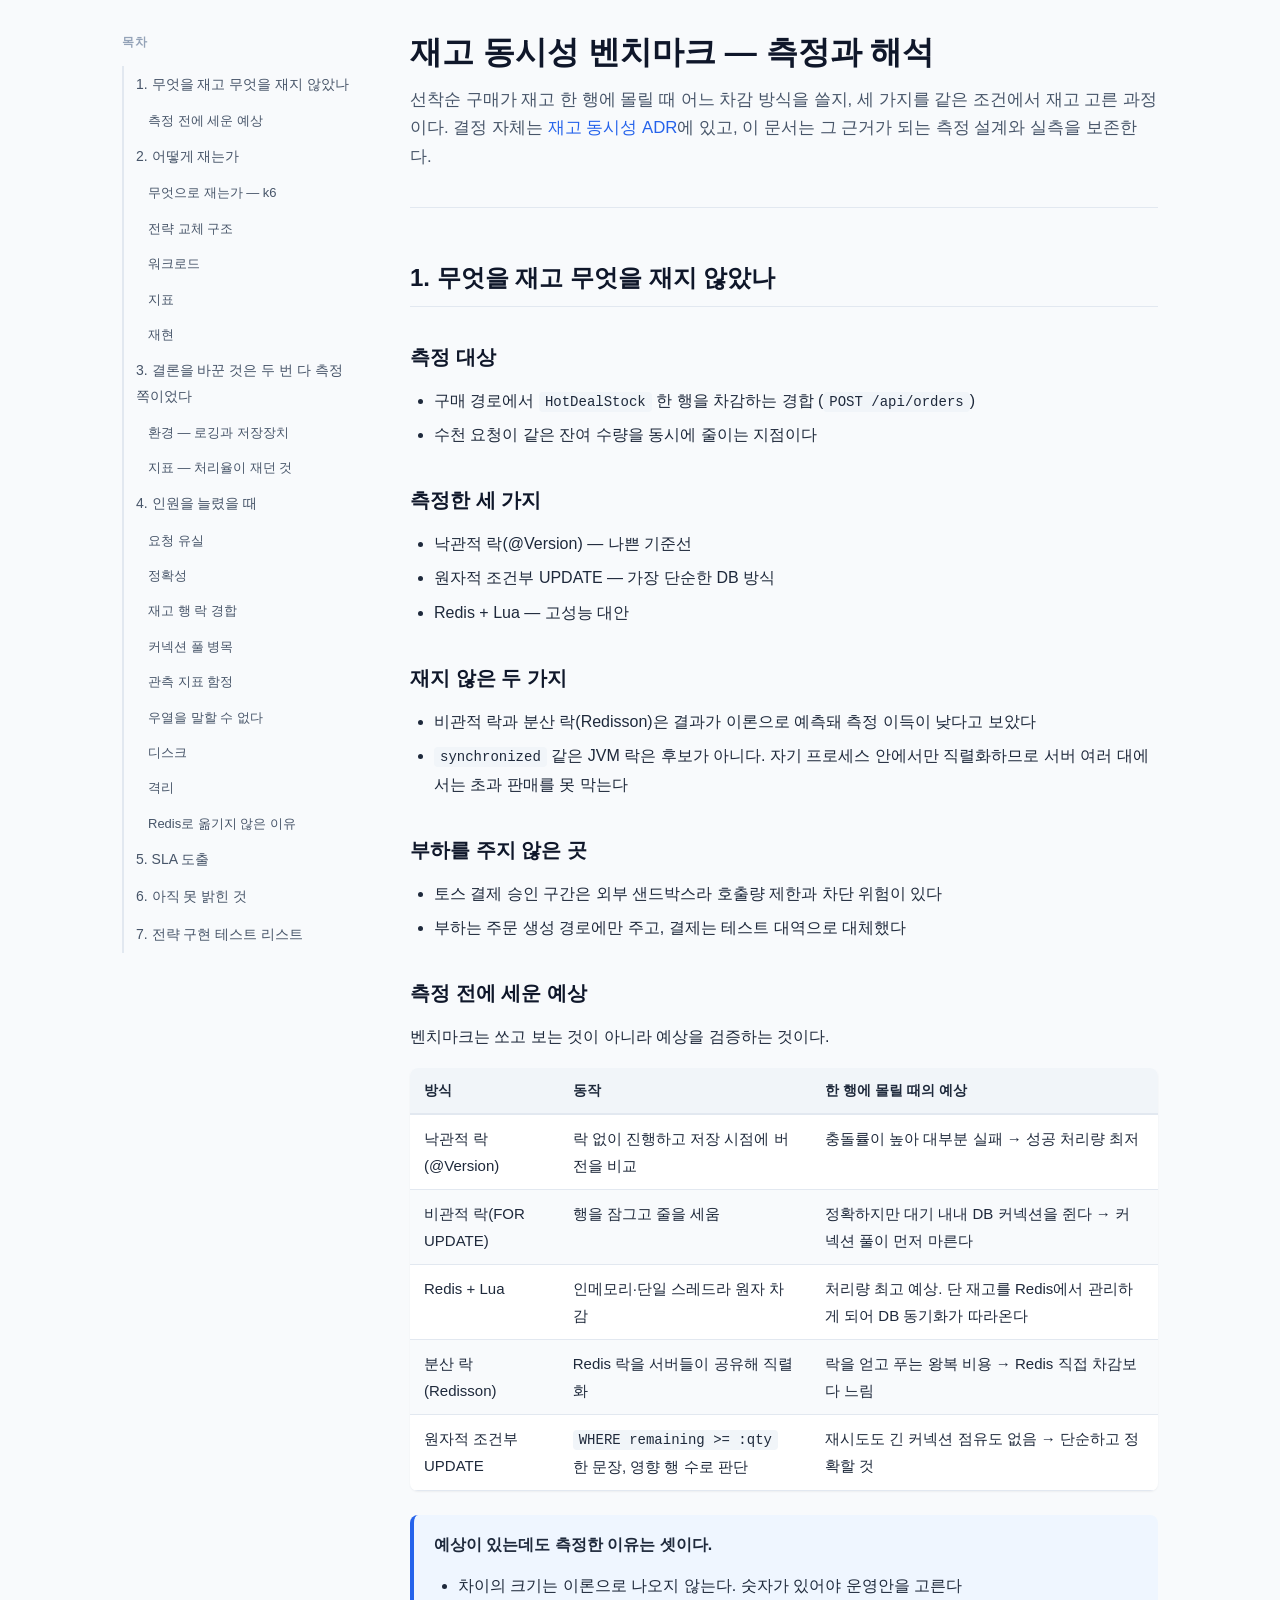
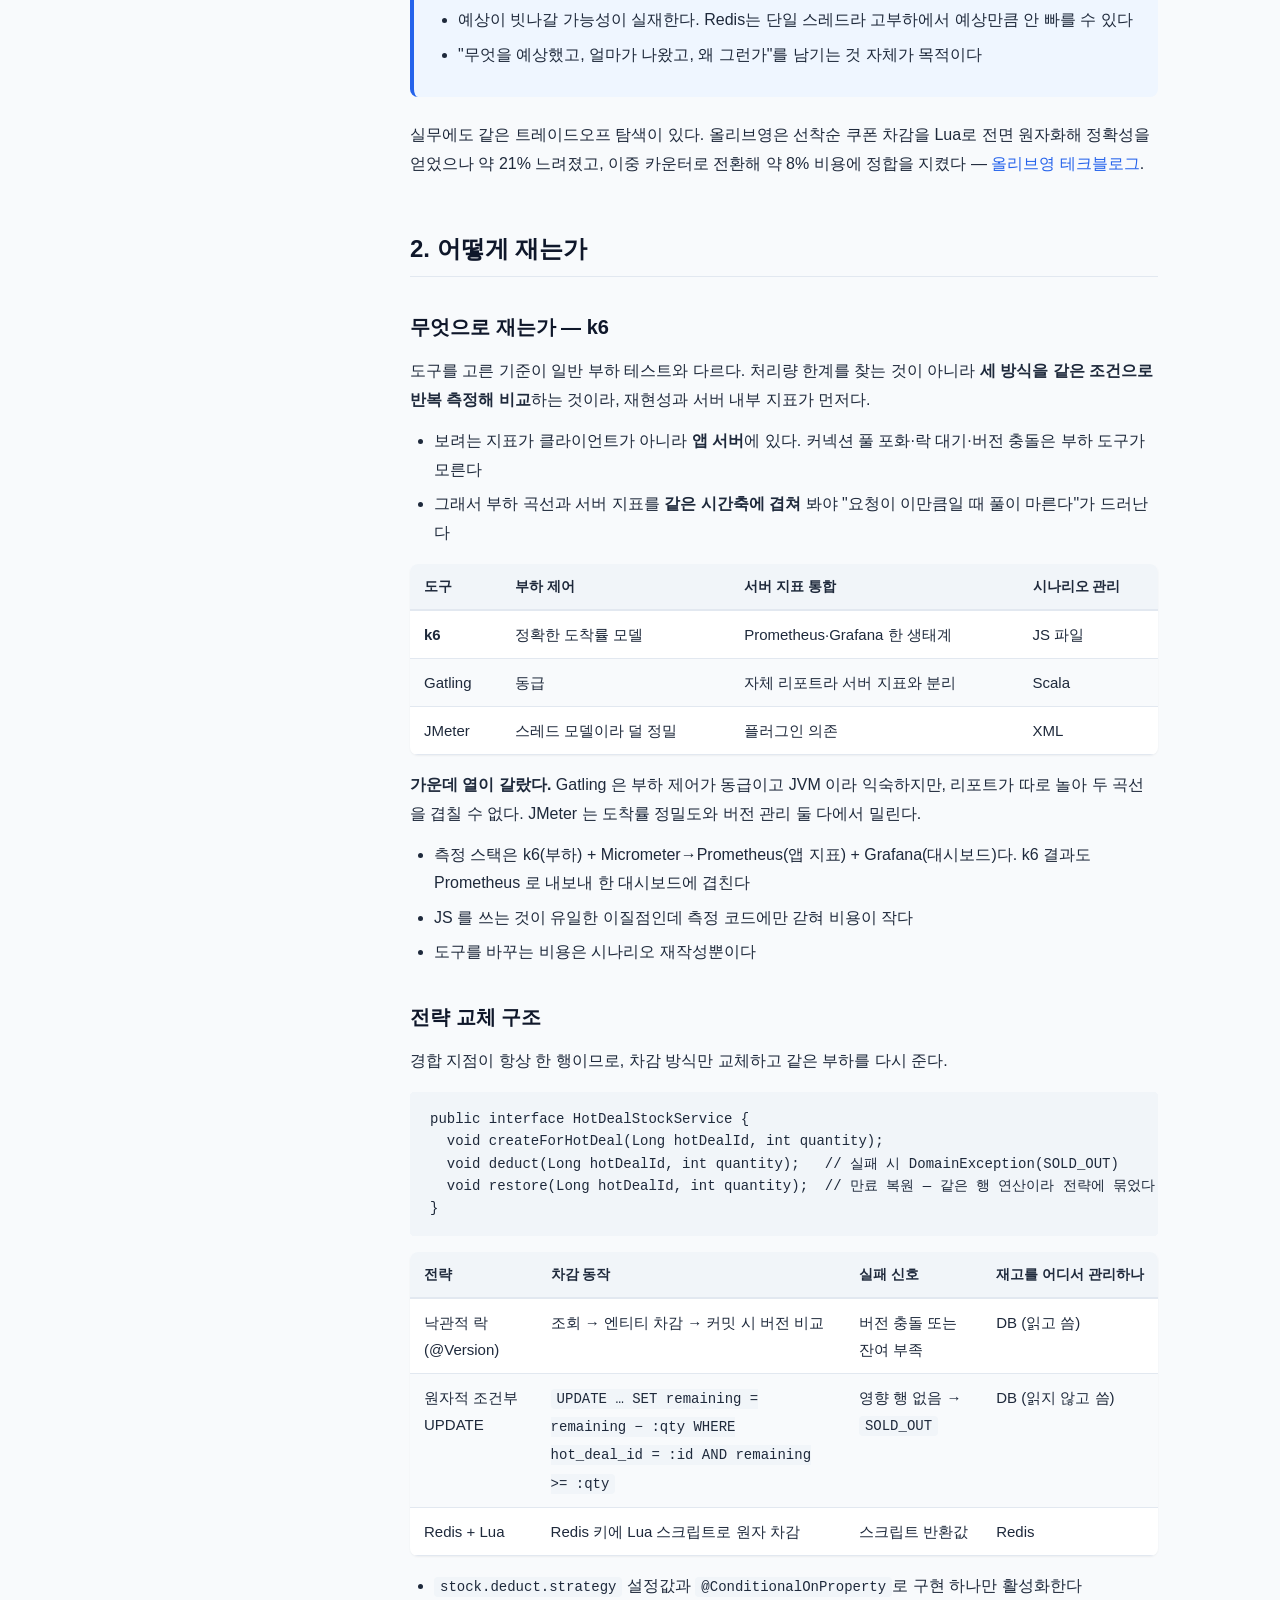
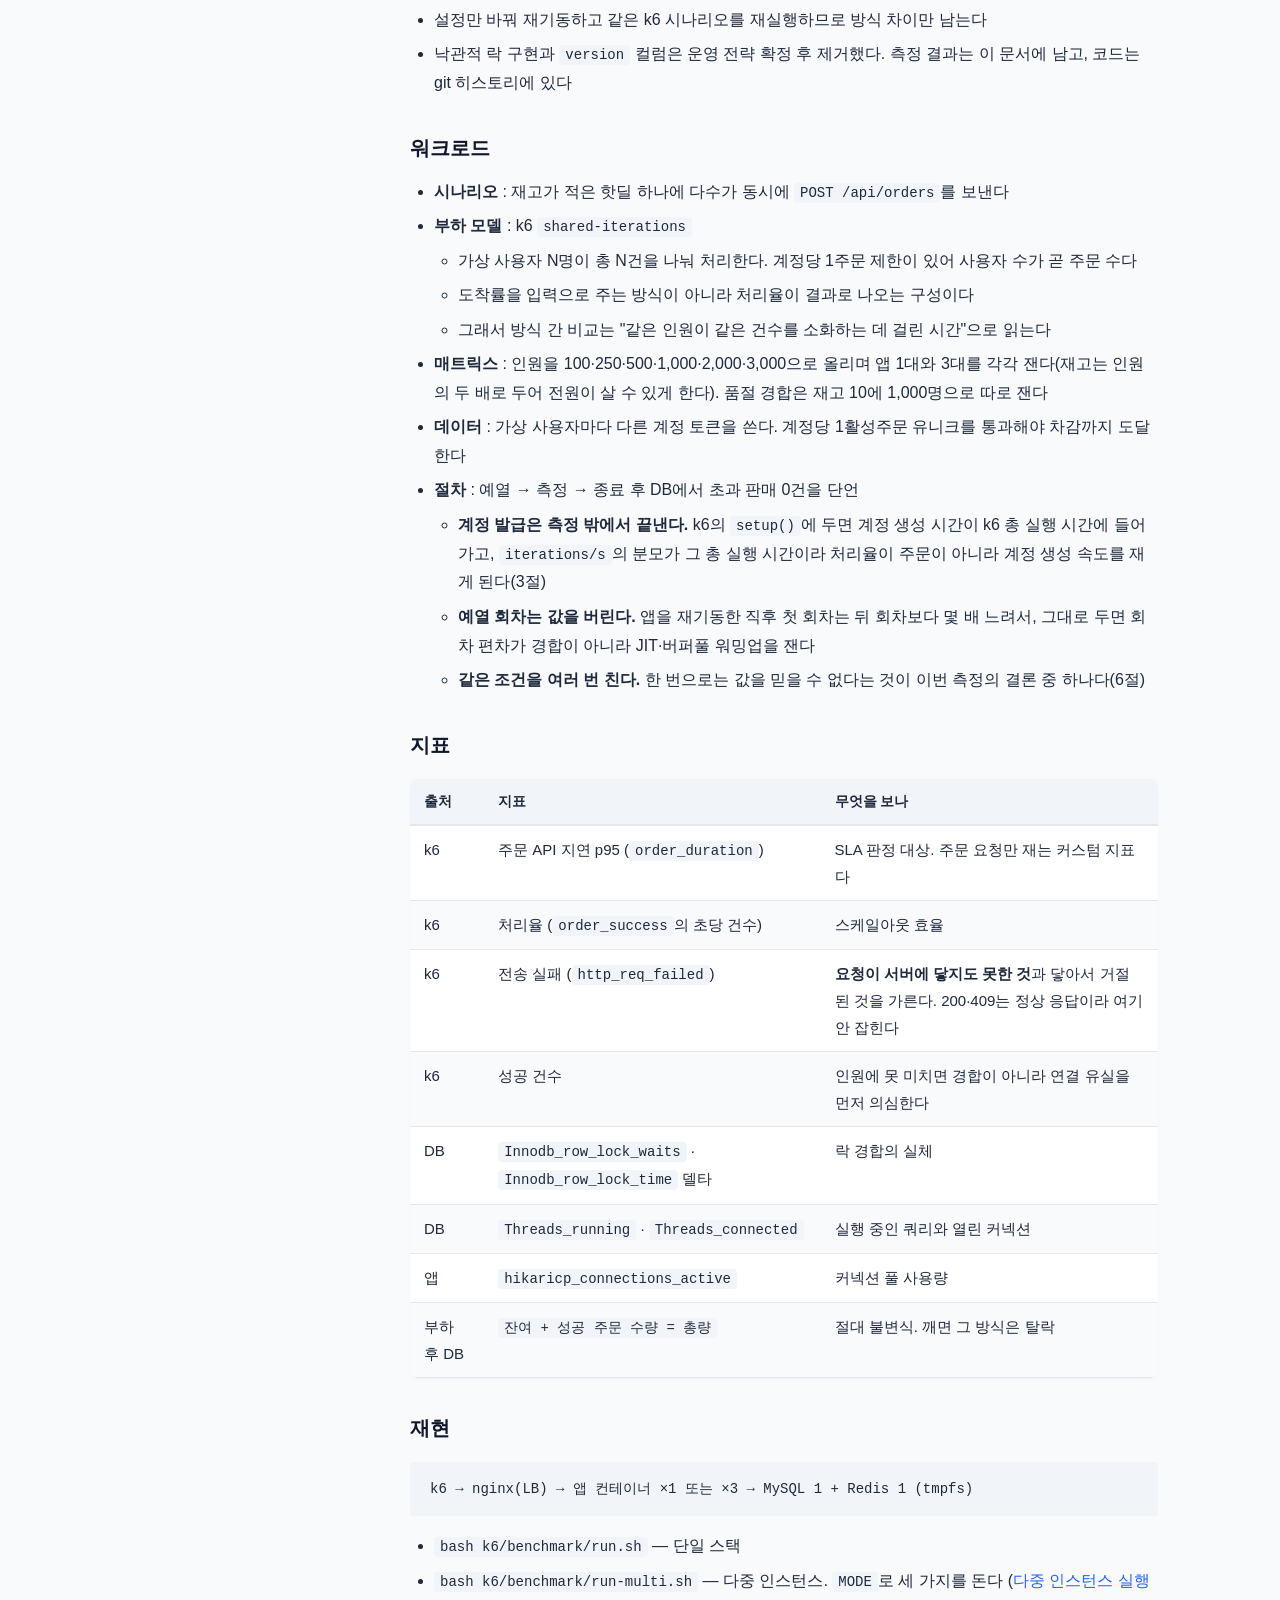
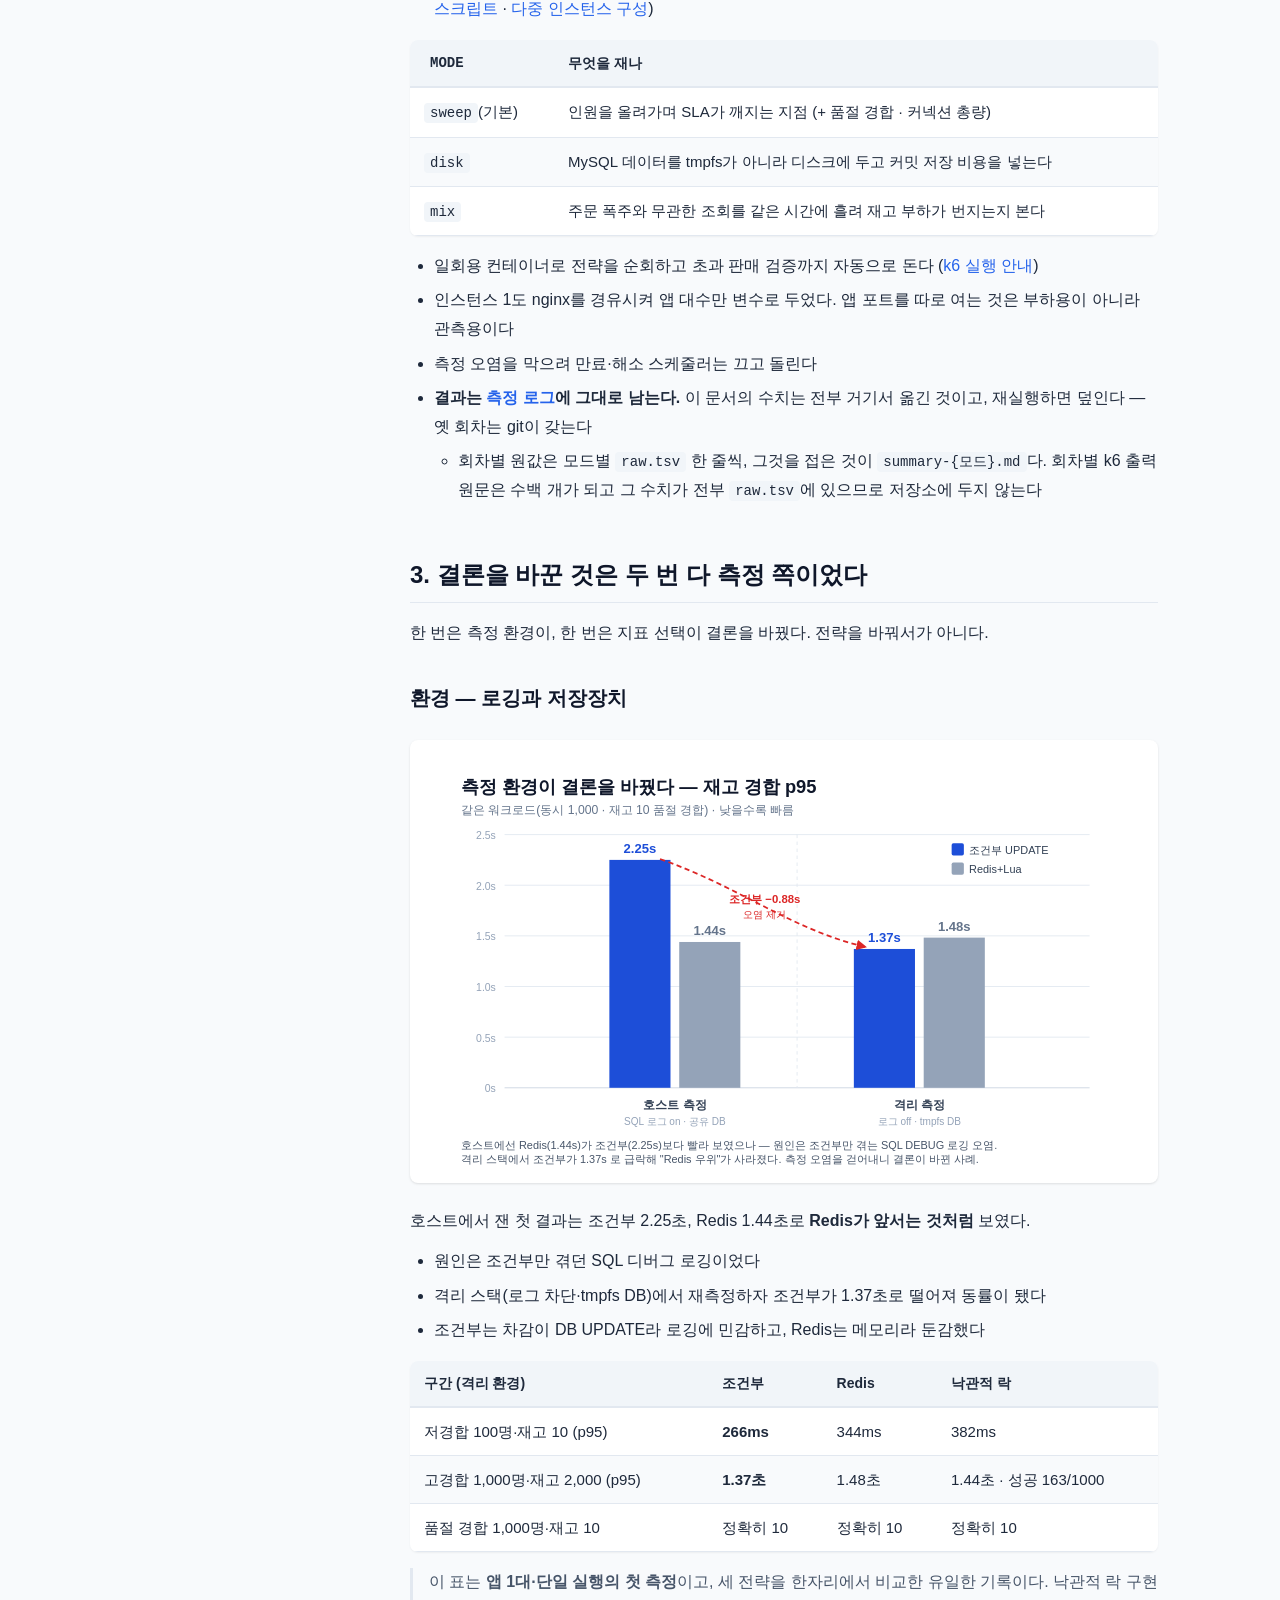
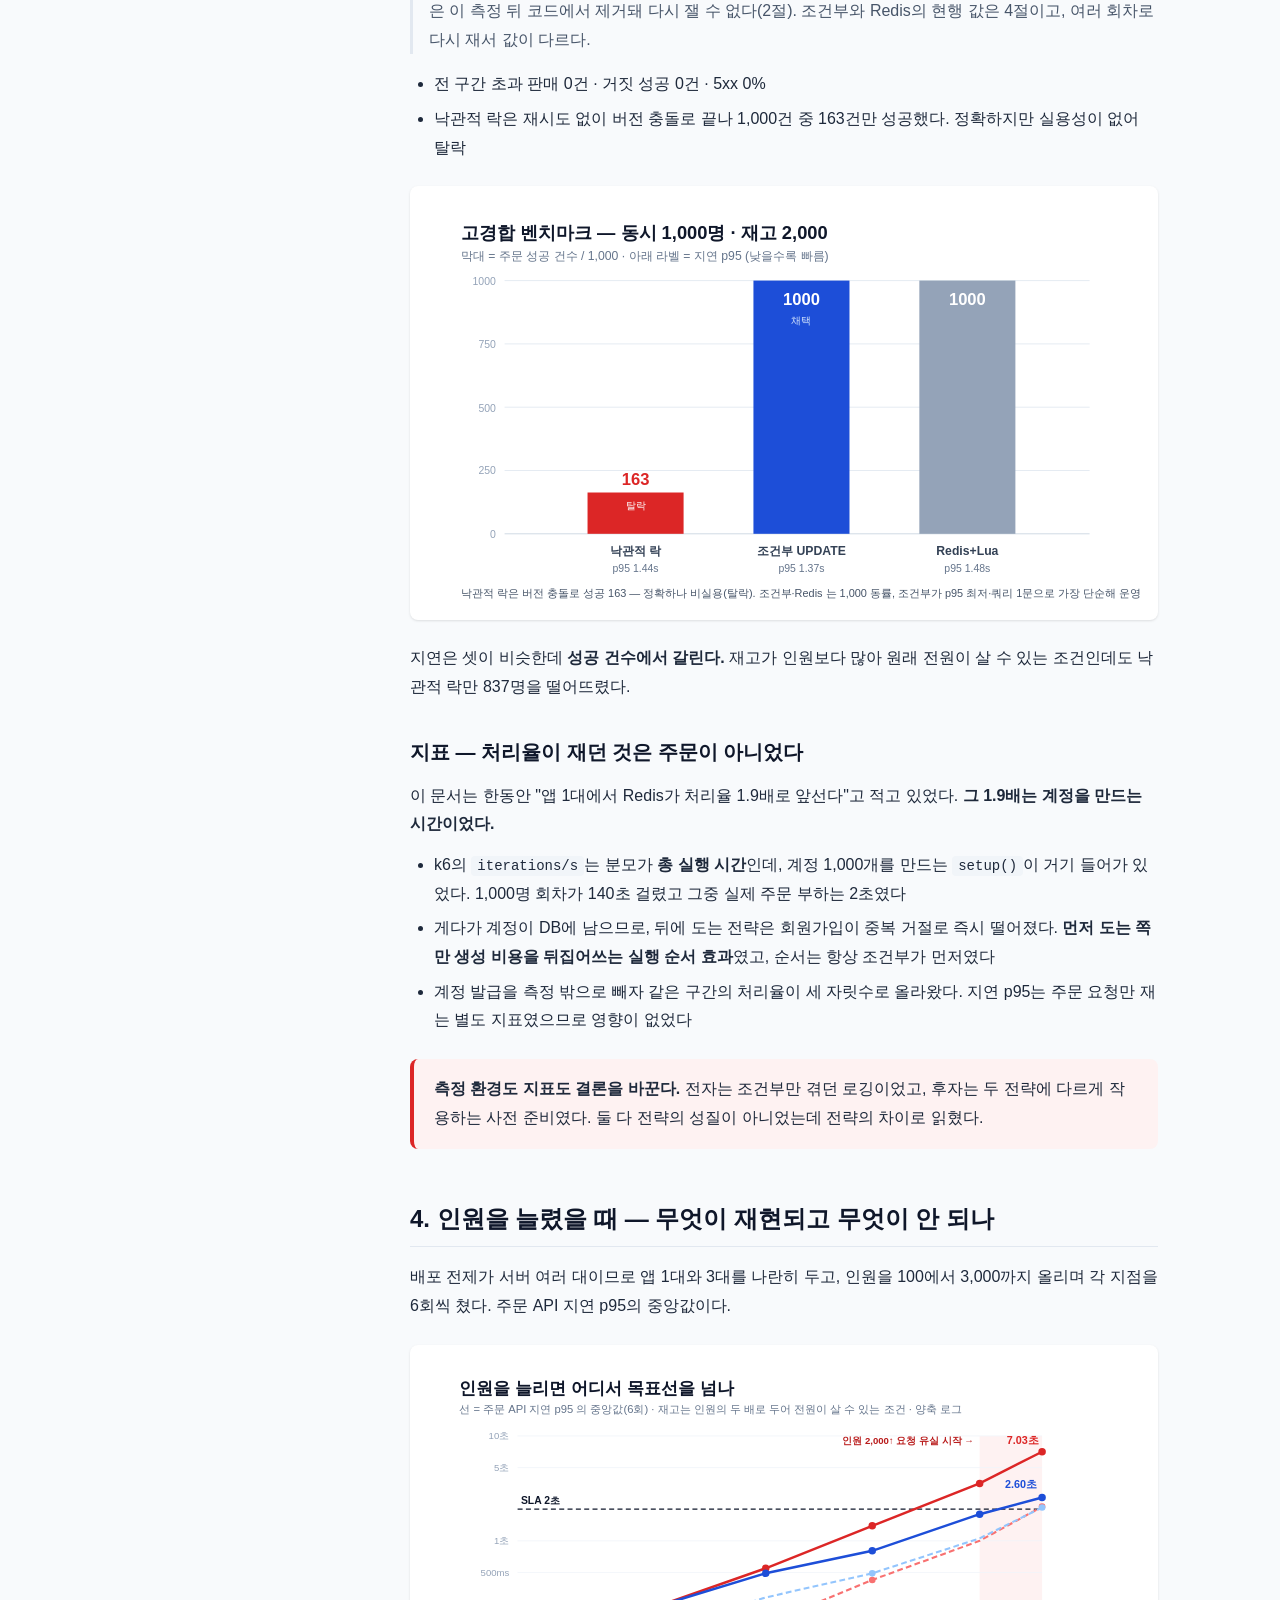
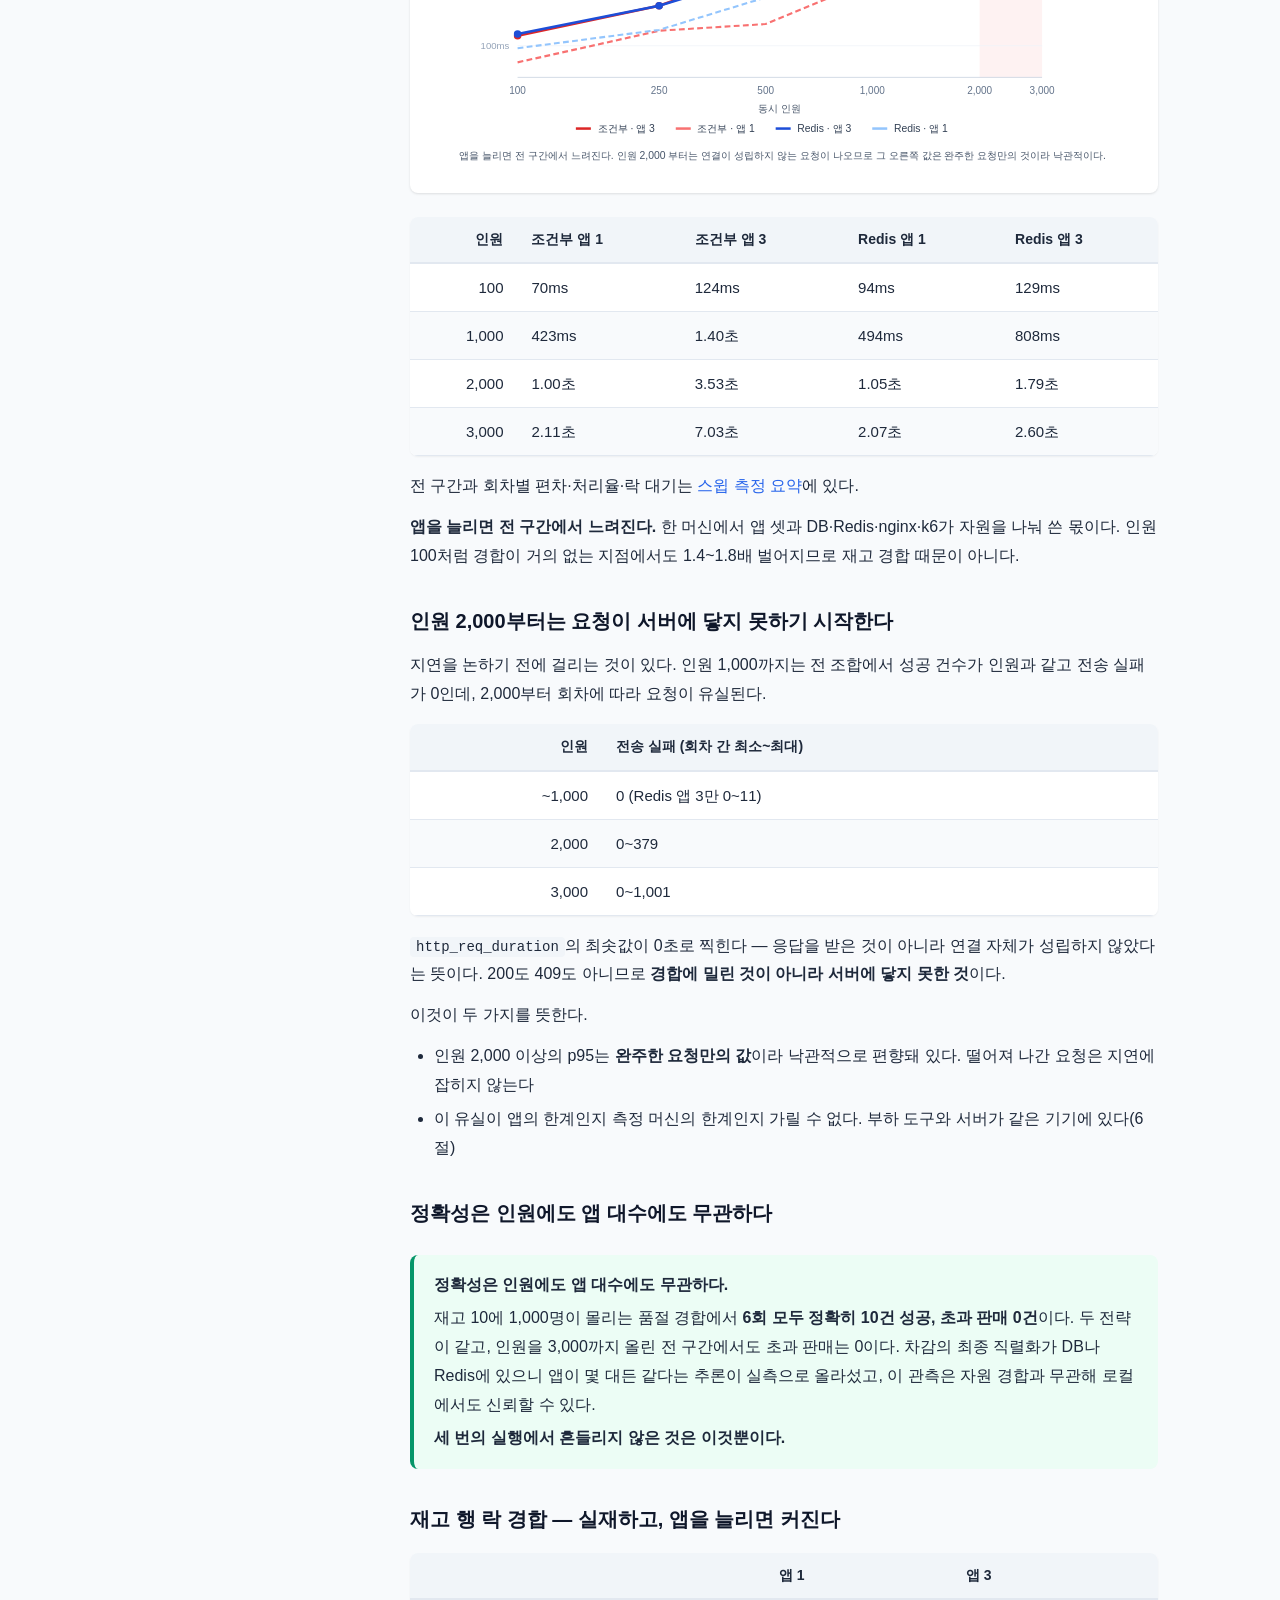
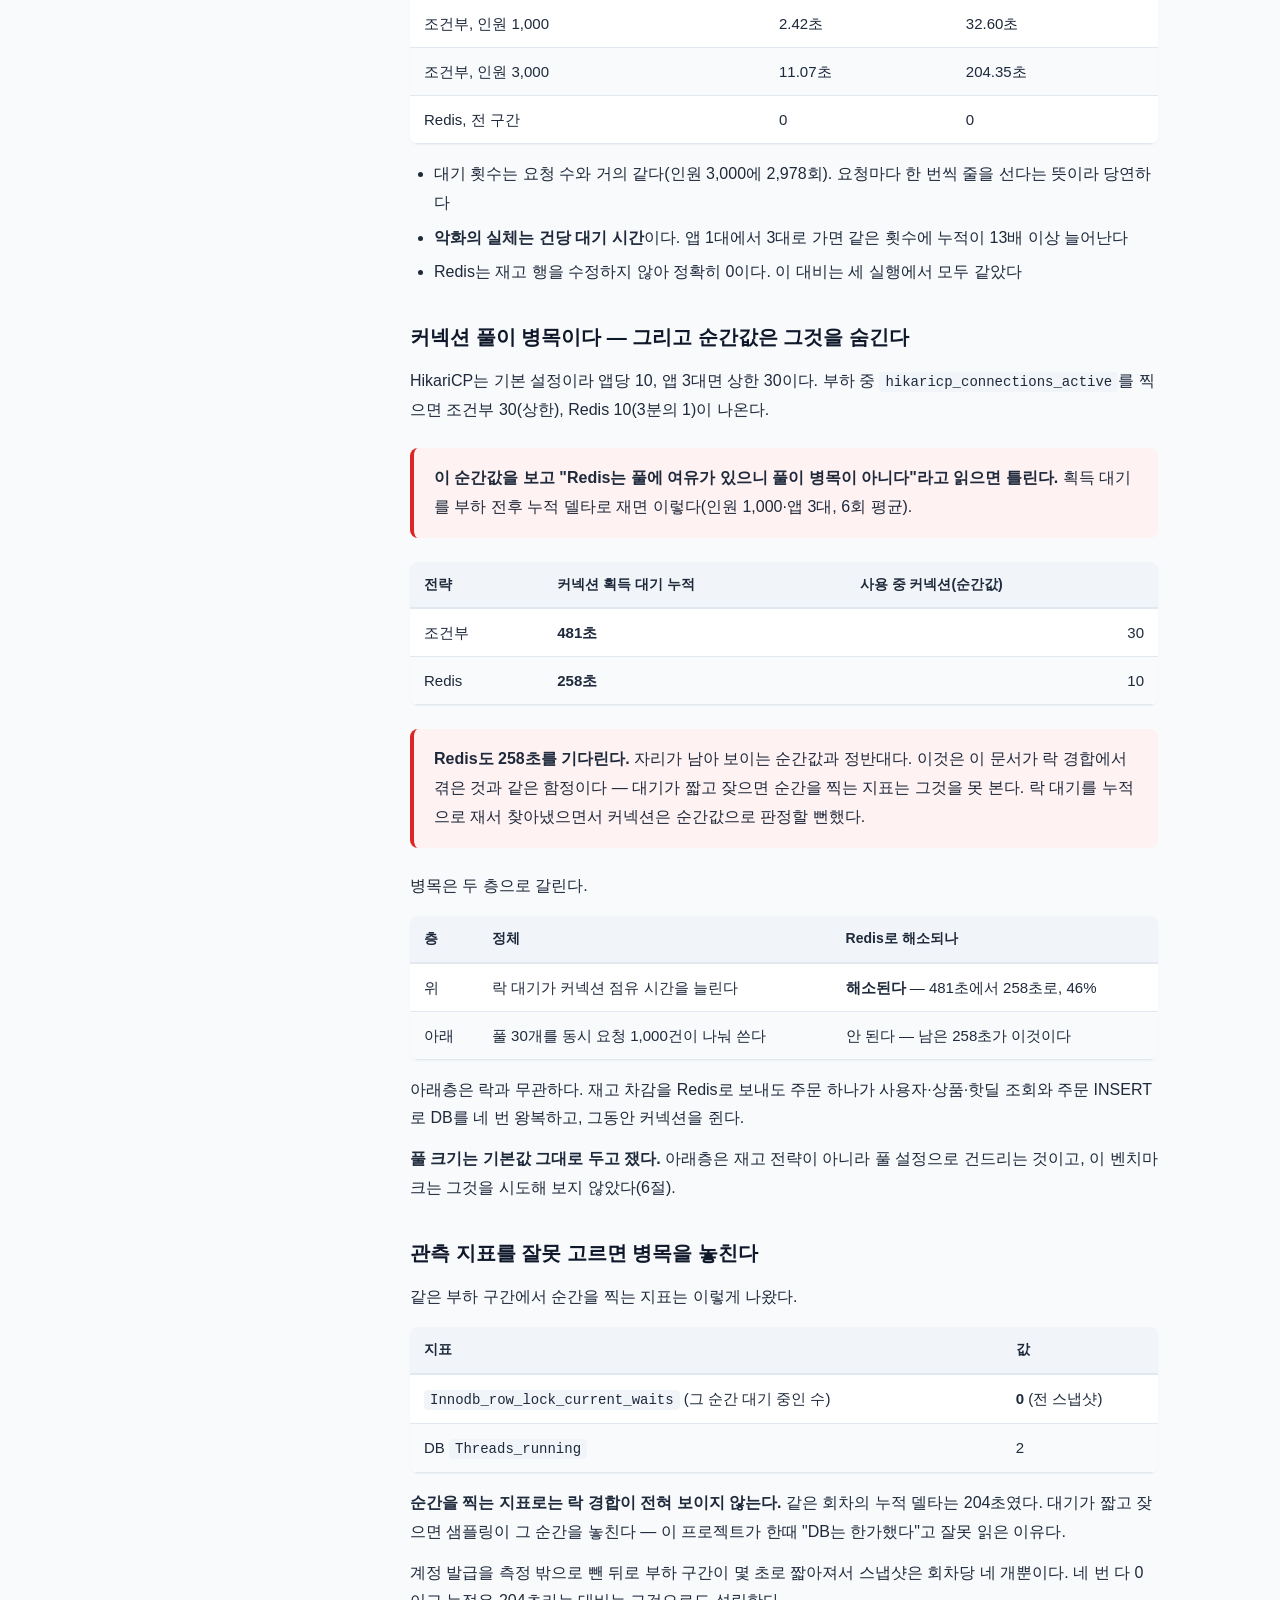
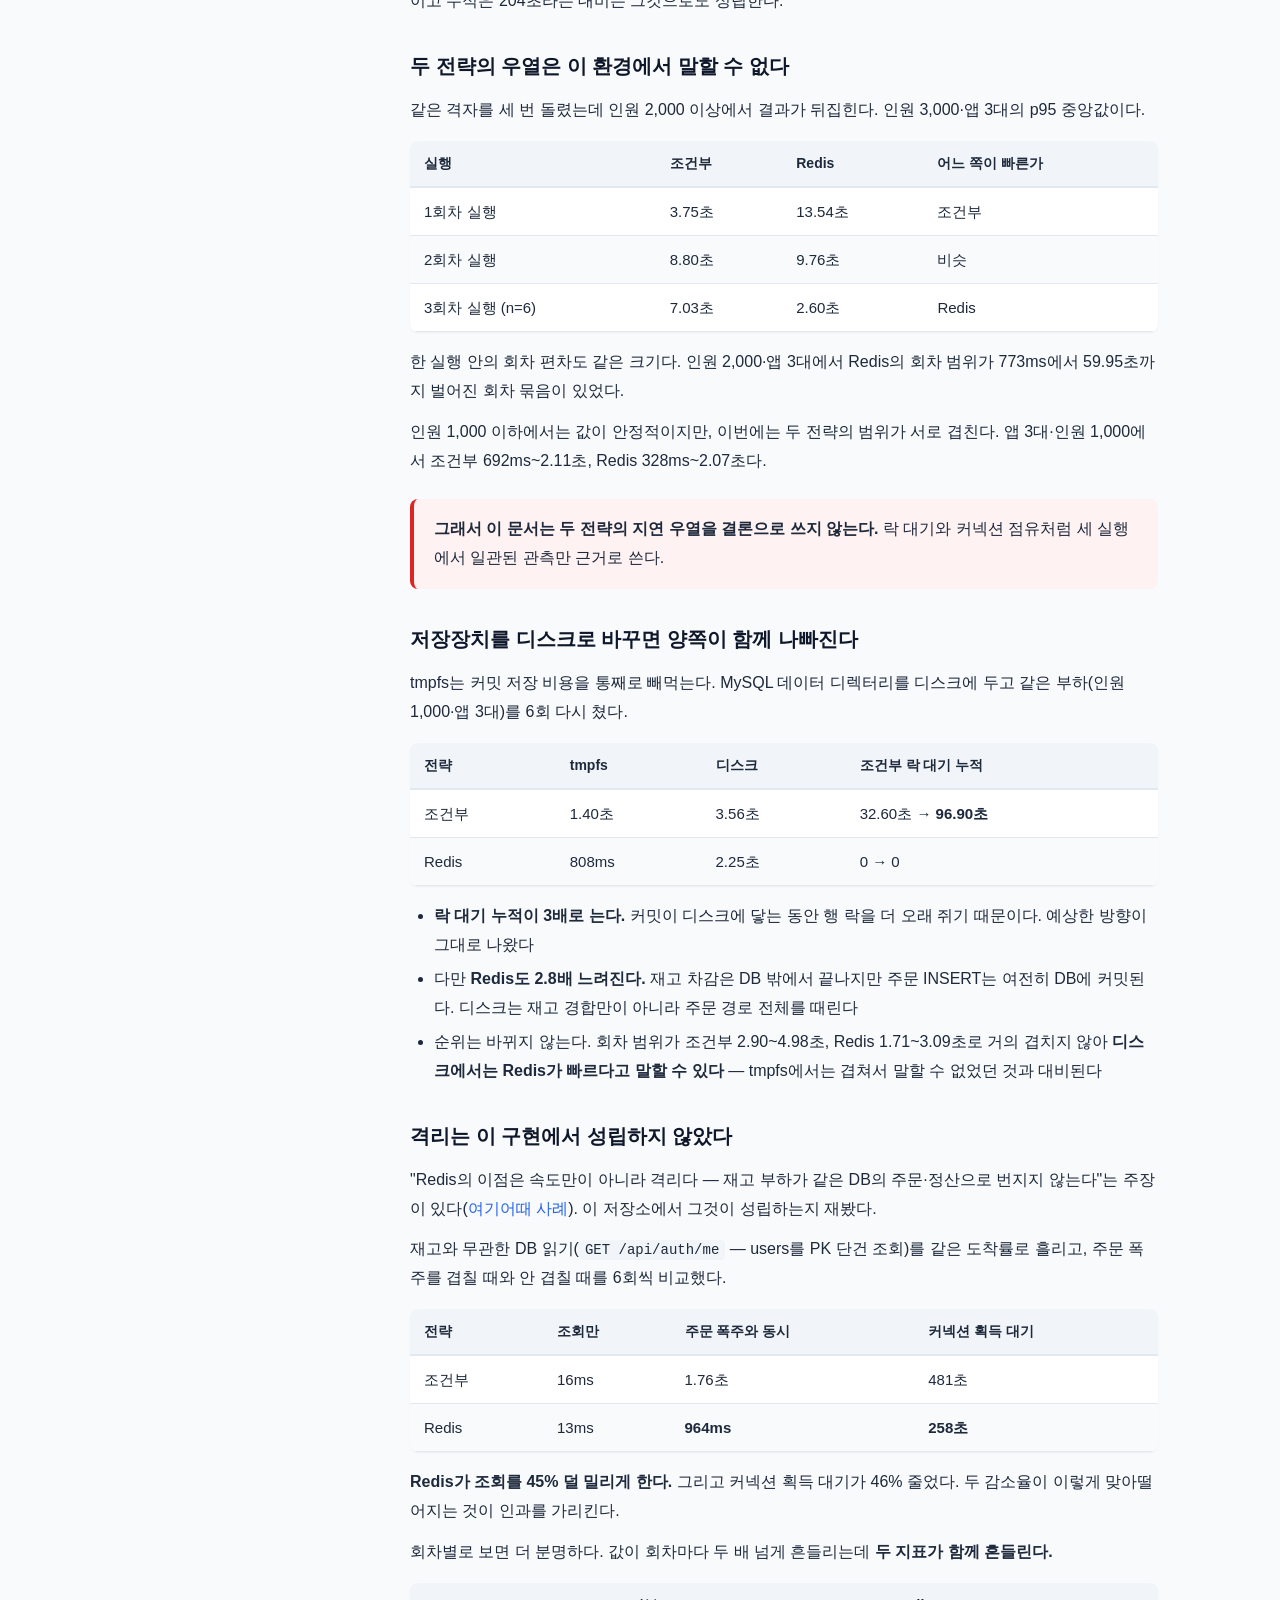
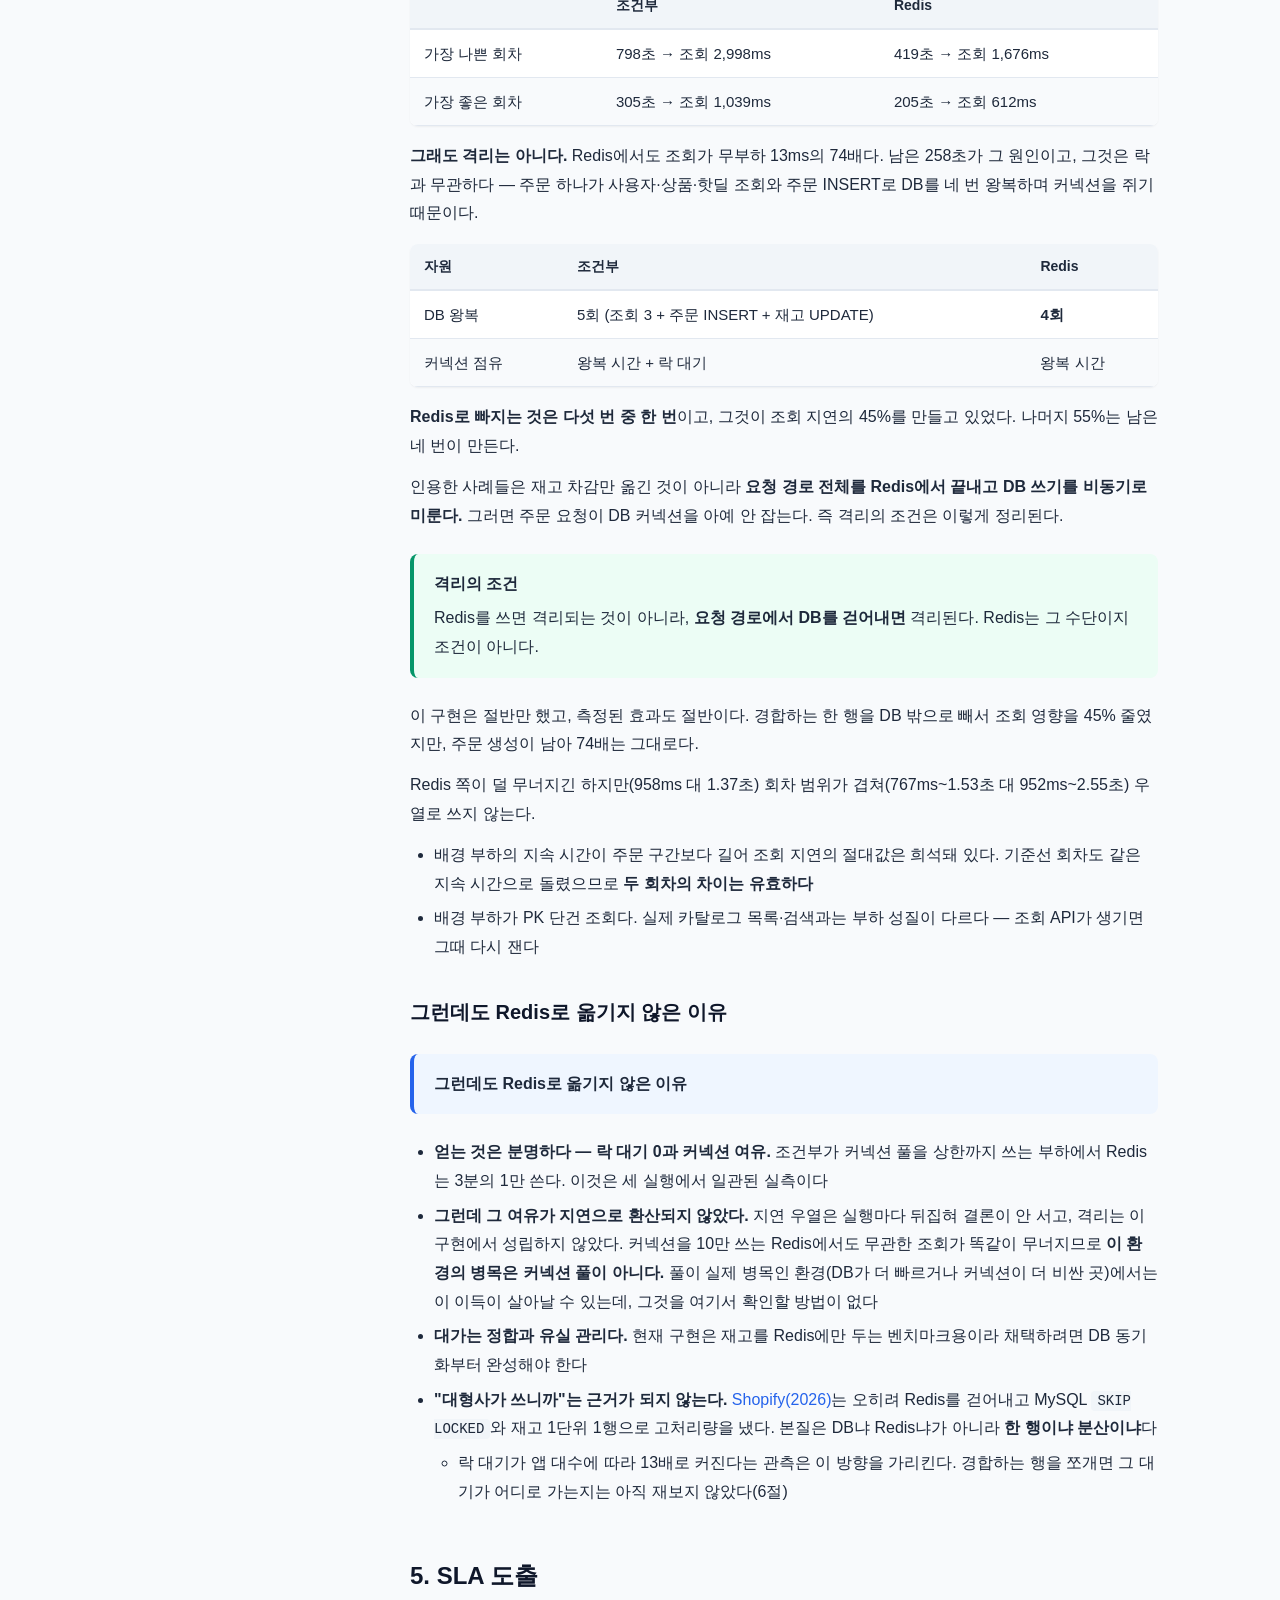
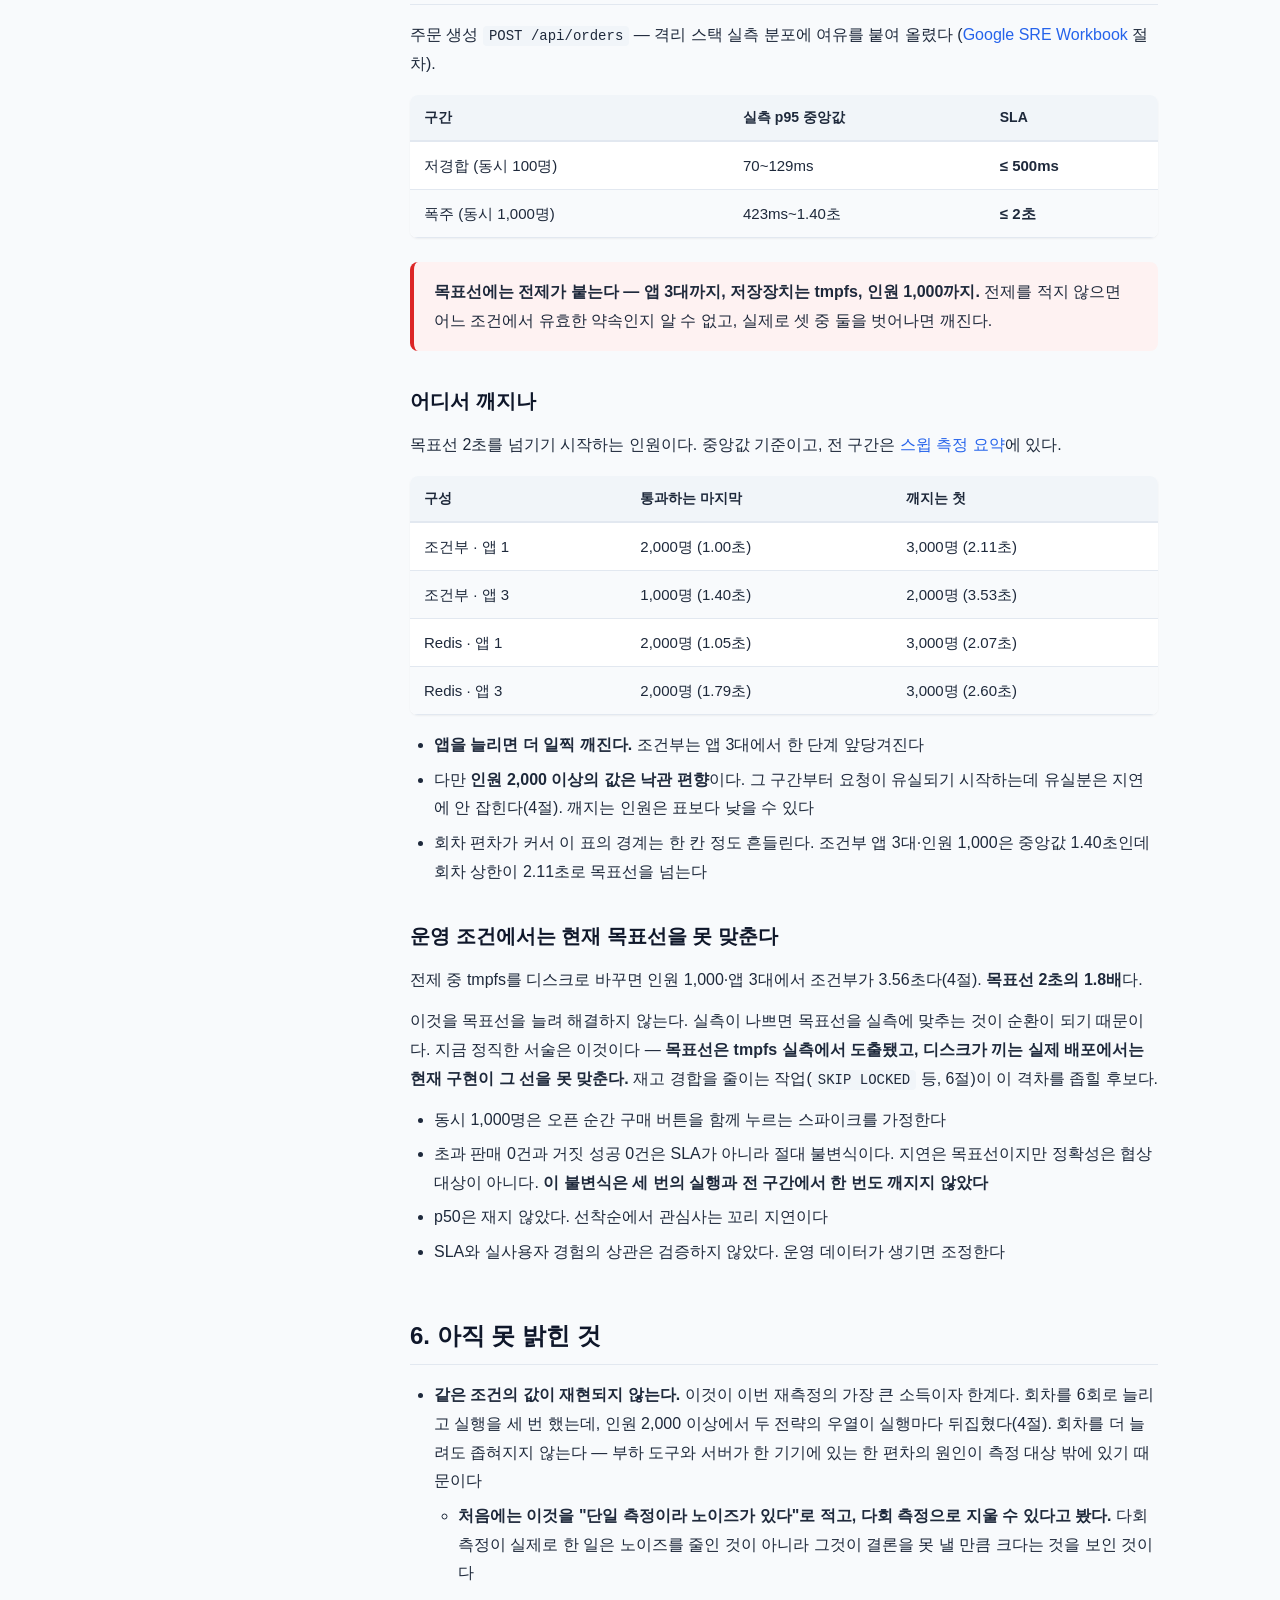
==== docs/rfc/concurrency-benchmark.html @ 34c15c58 "[Docs] ADR·RFC 문서의 HTML 버전 추가 (GitHub Pages 용) - docs/adr/concurrency.html: 재고 동시성 의사결정 기록  - docs/r" ====
<!DOCTYPE html>
<html lang="ko">
<head>
  <meta charset="UTF-8">
  <meta name="viewport" content="width=device-width, initial-scale=1.0">
  <title>재고 동시성 벤치마크 — 측정과 해석</title>
  <style>
    :root {
      --bg: #f8fafc;
      --surface: #ffffff;
      --text: #1e293b;
      --text-secondary: #475569;
      --text-muted: #94a3b8;
      --heading: #0f172a;
      --accent: #2563eb;
      --accent-bg: #eff6ff;
      --danger: #dc2626;
      --danger-bg: #fef2f2;
      --success: #059669;
      --success-bg: #ecfdf5;
      --warning: #d97706;
      --warning-bg: #fffbeb;
      --border: #e2e8f0;
      --code-bg: #f1f5f9;
      --table-header-bg: #f1f5f9;
      --table-stripe: #f8fafc;
      --shadow-sm: 0 1px 2px rgba(0,0,0,0.05);
      --shadow: 0 1px 3px rgba(0,0,0,0.08), 0 1px 2px rgba(0,0,0,0.04);
      --shadow-lg: 0 4px 12px rgba(0,0,0,0.06);
      --radius: 8px;
      --radius-sm: 4px;
    }

    @media (prefers-color-scheme: dark) {
      :root:not([data-theme="light"]) {
        --bg: #0c1222;
        --surface: #1e293b;
        --text: #e2e8f0;
        --text-secondary: #94a3b8;
        --text-muted: #64748b;
        --heading: #f1f5f9;
        --accent: #60a5fa;
        --accent-bg: #1e3a5f;
        --danger: #f87171;
        --danger-bg: #3f1515;
        --success: #34d399;
        --success-bg: #0d3320;
        --warning: #fbbf24;
        --warning-bg: #3b2e0a;
        --border: #334155;
        --code-bg: #0f172a;
        --table-header-bg: #162032;
        --table-stripe: #162032;
        --shadow-sm: 0 1px 2px rgba(0,0,0,0.2);
        --shadow: 0 1px 3px rgba(0,0,0,0.3);
        --shadow-lg: 0 4px 12px rgba(0,0,0,0.3);
      }
    }

    :root[data-theme="dark"] {
      --bg: #0c1222;
      --surface: #1e293b;
      --text: #e2e8f0;
      --text-secondary: #94a3b8;
      --text-muted: #64748b;
      --heading: #f1f5f9;
      --accent: #60a5fa;
      --accent-bg: #1e3a5f;
      --danger: #f87171;
      --danger-bg: #3f1515;
      --success: #34d399;
      --success-bg: #0d3320;
      --warning: #fbbf24;
      --warning-bg: #3b2e0a;
      --border: #334155;
      --code-bg: #0f172a;
      --table-header-bg: #162032;
      --table-stripe: #162032;
      --shadow-sm: 0 1px 2px rgba(0,0,0,0.2);
      --shadow: 0 1px 3px rgba(0,0,0,0.3);
      --shadow-lg: 0 4px 12px rgba(0,0,0,0.3);
    }

    *, *::before, *::after {
      box-sizing: border-box;
    }

    body {
      margin: 0;
      background: var(--bg);
      color: var(--text);
      font-family: -apple-system, BlinkMacSystemFont, 'Segoe UI', Roboto, 'Noto Sans KR', sans-serif;
      font-size: 16px;
      line-height: 1.8;
      -webkit-font-smoothing: antialiased;
    }

    .layout {
      display: flex;
      max-width: 1100px;
      margin: 0 auto;
      padding: 2rem;
    }

    .sidebar {
      width: 240px;
      flex-shrink: 0;
      margin-right: 3rem;
    }

    .sidebar nav {
      position: sticky;
      top: 2rem;
    }

    .toc-title {
      font-size: 12px;
      text-transform: uppercase;
      letter-spacing: 0.05em;
      color: var(--text-muted);
      margin-bottom: 12px;
      font-weight: 600;
    }

    .toc {
      list-style: none;
      padding: 0;
      margin: 0;
    }

    .toc li {
      margin: 0;
    }

    .toc a {
      display: block;
      padding: 6px 12px;
      font-size: 14px;
      color: var(--text-secondary);
      text-decoration: none;
      border-left: 2px solid var(--border);
      transition: border-color 0.15s, color 0.15s;
    }

    .toc a:hover,
    .toc a.active {
      border-left-color: var(--accent);
      color: var(--accent);
    }

    .toc .sub {
      padding-left: 24px;
      font-size: 13px;
    }

    .content {
      max-width: 780px;
      flex: 1;
      min-width: 0;
    }

    header {
      margin-bottom: 3rem;
      padding-bottom: 1.5rem;
      border-bottom: 1px solid var(--border);
    }

    h1 {
      font-size: 2rem;
      font-weight: 800;
      color: var(--heading);
      margin: 0 0 0.5rem 0;
      line-height: 1.3;
    }

    header .subtitle {
      color: var(--text-secondary);
      font-size: 1.05rem;
      line-height: 1.7;
    }

    h2 {
      font-size: 1.5rem;
      font-weight: 700;
      color: var(--heading);
      margin: 3rem 0 1rem 0;
      padding-bottom: 0.4rem;
      border-bottom: 1px solid var(--border);
    }

    h3 {
      font-size: 1.25rem;
      font-weight: 600;
      color: var(--heading);
      margin: 2rem 0 0.75rem 0;
    }

    p {
      margin: 0.75rem 0;
    }

    a {
      color: var(--accent);
      text-decoration: none;
    }

    a:hover {
      text-decoration: underline;
    }

    strong {
      font-weight: 600;
    }

    code {
      font-family: 'SFMono-Regular', Consolas, 'Liberation Mono', Menlo, monospace;
      font-size: 14px;
      background: var(--code-bg);
      padding: 2px 6px;
      border-radius: var(--radius-sm);
    }

    pre {
      background: var(--code-bg);
      padding: 1rem 1.25rem;
      border-radius: var(--radius-sm);
      overflow-x: auto;
      font-size: 14px;
      line-height: 1.6;
      margin: 1rem 0;
    }

    pre code {
      background: none;
      padding: 0;
      border-radius: 0;
    }

    .table-wrap {
      overflow-x: auto;
      margin: 1rem 0;
      border-radius: var(--radius);
      box-shadow: var(--shadow-sm);
    }

    table {
      width: 100%;
      border-collapse: collapse;
      background: var(--surface);
    }

    th {
      background: var(--table-header-bg);
      font-weight: 600;
      text-align: left;
      padding: 10px 14px;
      border-bottom: 2px solid var(--border);
      font-size: 14px;
      white-space: nowrap;
    }

    td {
      padding: 10px 14px;
      border-bottom: 1px solid var(--border);
      vertical-align: top;
      font-size: 15px;
    }

    tr:nth-child(even) td {
      background: var(--table-stripe);
    }

    .num {
      text-align: right;
    }

    .callout {
      padding: 1rem 1.25rem;
      border-radius: var(--radius);
      margin: 1.5rem 0;
      border-left: 4px solid;
    }

    .callout p {
      margin: 0.3rem 0;
    }

    .callout p:first-child {
      margin-top: 0;
    }

    .callout p:last-child {
      margin-bottom: 0;
    }

    .callout.conclusion {
      border-color: var(--success);
      background: var(--success-bg);
    }

    .callout.warning {
      border-color: var(--danger);
      background: var(--danger-bg);
    }

    .callout.info {
      border-color: var(--accent);
      background: var(--accent-bg);
    }

    .callout.note {
      border-color: var(--border);
      background: var(--table-stripe);
    }

    blockquote {
      border-left: 3px solid var(--border);
      padding-left: 1rem;
      color: var(--text-secondary);
      font-style: normal;
      margin: 1rem 0;
    }

    ul, ol {
      padding-left: 1.5rem;
      margin: 0.75rem 0;
    }

    li {
      margin: 0.35rem 0;
    }

    li ul, li ol {
      margin: 0.25rem 0;
    }

    .chart-container {
      background: #fff;
      border-radius: var(--radius);
      box-shadow: var(--shadow);
      padding: 1rem;
      margin: 1.5rem 0;
      overflow-x: auto;
    }

    .chart-container svg {
      width: 100%;
      height: auto;
      display: block;
    }

    .section-anchor {
      scroll-margin-top: 1.5rem;
    }

    @media (max-width: 900px) {
      .sidebar {
        display: none;
      }
      .layout {
        padding: 1.5rem;
      }
    }

    @media print {
      .sidebar {
        display: none;
      }
      .layout {
        max-width: 100%;
      }
      .chart-container {
        box-shadow: none;
        border: 1px solid #ddd;
      }
    }
  </style>
</head>
<body>
  <div class="layout">
    <aside class="sidebar">
      <nav>
        <div class="toc-title">목차</div>
        <ul class="toc">
          <li><a href="#s1">1. 무엇을 재고 무엇을 재지 않았나</a></li>
          <li><a href="#s1-expect" class="sub">측정 전에 세운 예상</a></li>
          <li><a href="#s2">2. 어떻게 재는가</a></li>
          <li><a href="#s2-k6" class="sub">무엇으로 재는가 — k6</a></li>
          <li><a href="#s2-strategy" class="sub">전략 교체 구조</a></li>
          <li><a href="#s2-workload" class="sub">워크로드</a></li>
          <li><a href="#s2-metrics" class="sub">지표</a></li>
          <li><a href="#s2-repro" class="sub">재현</a></li>
          <li><a href="#s3">3. 결론을 바꾼 것은 두 번 다 측정 쪽이었다</a></li>
          <li><a href="#s3-env" class="sub">환경 — 로깅과 저장장치</a></li>
          <li><a href="#s3-metric" class="sub">지표 — 처리율이 재던 것</a></li>
          <li><a href="#s4">4. 인원을 늘렸을 때</a></li>
          <li><a href="#s4-loss" class="sub">요청 유실</a></li>
          <li><a href="#s4-accuracy" class="sub">정확성</a></li>
          <li><a href="#s4-lock" class="sub">재고 행 락 경합</a></li>
          <li><a href="#s4-pool" class="sub">커넥션 풀 병목</a></li>
          <li><a href="#s4-observe" class="sub">관측 지표 함정</a></li>
          <li><a href="#s4-norank" class="sub">우열을 말할 수 없다</a></li>
          <li><a href="#s4-disk" class="sub">디스크</a></li>
          <li><a href="#s4-isolation" class="sub">격리</a></li>
          <li><a href="#s4-why-not-redis" class="sub">Redis로 옮기지 않은 이유</a></li>
          <li><a href="#s5">5. SLA 도출</a></li>
          <li><a href="#s6">6. 아직 못 밝힌 것</a></li>
          <li><a href="#s7">7. 전략 구현 테스트 리스트</a></li>
        </ul>
      </nav>
    </aside>

    <main class="content">
      <header>
        <h1>재고 동시성 벤치마크 — 측정과 해석</h1>
        <p class="subtitle">선착순 구매가 재고 한 행에 몰릴 때 어느 차감 방식을 쓸지, 세 가지를 같은 조건에서 재고 고른 과정이다. 결정 자체는 <a href="../adr/concurrency.md">재고 동시성 ADR</a>에 있고, 이 문서는 그 근거가 되는 측정 설계와 실측을 보존한다.</p>
      </header>

      <!-- 1절 -->
      <section id="s1" class="section-anchor">
        <h2>1. 무엇을 재고 무엇을 재지 않았나</h2>

        <h3>측정 대상</h3>
        <ul>
          <li>구매 경로에서 <code>HotDealStock</code> 한 행을 차감하는 경합 (<code>POST /api/orders</code>)</li>
          <li>수천 요청이 같은 잔여 수량을 동시에 줄이는 지점이다</li>
        </ul>

        <h3>측정한 세 가지</h3>
        <ul>
          <li>낙관적 락(@Version) — 나쁜 기준선</li>
          <li>원자적 조건부 UPDATE — 가장 단순한 DB 방식</li>
          <li>Redis + Lua — 고성능 대안</li>
        </ul>

        <h3>재지 않은 두 가지</h3>
        <ul>
          <li>비관적 락과 분산 락(Redisson)은 결과가 이론으로 예측돼 측정 이득이 낮다고 보았다</li>
          <li><code>synchronized</code> 같은 JVM 락은 후보가 아니다. 자기 프로세스 안에서만 직렬화하므로 서버 여러 대에서는 초과 판매를 못 막는다</li>
        </ul>

        <h3>부하를 주지 않은 곳</h3>
        <ul>
          <li>토스 결제 승인 구간은 외부 샌드박스라 호출량 제한과 차단 위험이 있다</li>
          <li>부하는 주문 생성 경로에만 주고, 결제는 테스트 대역으로 대체했다</li>
        </ul>

        <h3 id="s1-expect" class="section-anchor">측정 전에 세운 예상</h3>
        <p>벤치마크는 쏘고 보는 것이 아니라 예상을 검증하는 것이다.</p>

        <div class="table-wrap">
          <table>
            <thead>
              <tr>
                <th>방식</th>
                <th>동작</th>
                <th>한 행에 몰릴 때의 예상</th>
              </tr>
            </thead>
            <tbody>
              <tr>
                <td>낙관적 락(@Version)</td>
                <td>락 없이 진행하고 저장 시점에 버전을 비교</td>
                <td>충돌률이 높아 대부분 실패 → 성공 처리량 최저</td>
              </tr>
              <tr>
                <td>비관적 락(FOR UPDATE)</td>
                <td>행을 잠그고 줄을 세움</td>
                <td>정확하지만 대기 내내 DB 커넥션을 쥔다 → 커넥션 풀이 먼저 마른다</td>
              </tr>
              <tr>
                <td>Redis + Lua</td>
                <td>인메모리·단일 스레드라 원자 차감</td>
                <td>처리량 최고 예상. 단 재고를 Redis에서 관리하게 되어 DB 동기화가 따라온다</td>
              </tr>
              <tr>
                <td>분산 락(Redisson)</td>
                <td>Redis 락을 서버들이 공유해 직렬화</td>
                <td>락을 얻고 푸는 왕복 비용 → Redis 직접 차감보다 느림</td>
              </tr>
              <tr>
                <td>원자적 조건부 UPDATE</td>
                <td><code>WHERE remaining >= :qty</code> 한 문장, 영향 행 수로 판단</td>
                <td>재시도도 긴 커넥션 점유도 없음 → 단순하고 정확할 것</td>
              </tr>
            </tbody>
          </table>
        </div>

        <div class="callout info">
          <p><strong>예상이 있는데도 측정한 이유는 셋이다.</strong></p>
          <ul>
            <li>차이의 크기는 이론으로 나오지 않는다. 숫자가 있어야 운영안을 고른다</li>
            <li>예상이 빗나갈 가능성이 실재한다. Redis는 단일 스레드라 고부하에서 예상만큼 안 빠를 수 있다</li>
            <li>"무엇을 예상했고, 얼마가 나왔고, 왜 그런가"를 남기는 것 자체가 목적이다</li>
          </ul>
        </div>

        <p>실무에도 같은 트레이드오프 탐색이 있다. 올리브영은 선착순 쿠폰 차감을 Lua로 전면 원자화해 정확성을 얻었으나 약 21% 느려졌고, 이중 카운터로 전환해 약 8% 비용에 정합을 지켰다 — <a href="https://oliveyoung.tech/2025-12-15/fcfs-coupon/">올리브영 테크블로그</a>.</p>
      </section>

      <!-- 2절 -->
      <section id="s2" class="section-anchor">
        <h2>2. 어떻게 재는가</h2>

        <h3 id="s2-k6" class="section-anchor">무엇으로 재는가 — k6</h3>
        <p>도구를 고른 기준이 일반 부하 테스트와 다르다. 처리량 한계를 찾는 것이 아니라 <strong>세 방식을 같은 조건으로 반복 측정해 비교</strong>하는 것이라, 재현성과 서버 내부 지표가 먼저다.</p>
        <ul>
          <li>보려는 지표가 클라이언트가 아니라 <strong>앱 서버</strong>에 있다. 커넥션 풀 포화·락 대기·버전 충돌은 부하 도구가 모른다</li>
          <li>그래서 부하 곡선과 서버 지표를 <strong>같은 시간축에 겹쳐</strong> 봐야 "요청이 이만큼일 때 풀이 마른다"가 드러난다</li>
        </ul>

        <div class="table-wrap">
          <table>
            <thead>
              <tr>
                <th>도구</th>
                <th>부하 제어</th>
                <th>서버 지표 통합</th>
                <th>시나리오 관리</th>
              </tr>
            </thead>
            <tbody>
              <tr>
                <td><strong>k6</strong></td>
                <td>정확한 도착률 모델</td>
                <td>Prometheus·Grafana 한 생태계</td>
                <td>JS 파일</td>
              </tr>
              <tr>
                <td>Gatling</td>
                <td>동급</td>
                <td>자체 리포트라 서버 지표와 분리</td>
                <td>Scala</td>
              </tr>
              <tr>
                <td>JMeter</td>
                <td>스레드 모델이라 덜 정밀</td>
                <td>플러그인 의존</td>
                <td>XML</td>
              </tr>
            </tbody>
          </table>
        </div>

        <p><strong>가운데 열이 갈랐다.</strong> Gatling 은 부하 제어가 동급이고 JVM 이라 익숙하지만, 리포트가 따로 놀아 두 곡선을 겹칠 수 없다. JMeter 는 도착률 정밀도와 버전 관리 둘 다에서 밀린다.</p>
        <ul>
          <li>측정 스택은 k6(부하) + Micrometer→Prometheus(앱 지표) + Grafana(대시보드)다. k6 결과도 Prometheus 로 내보내 한 대시보드에 겹친다</li>
          <li>JS 를 쓰는 것이 유일한 이질점인데 측정 코드에만 갇혀 비용이 작다</li>
          <li>도구를 바꾸는 비용은 시나리오 재작성뿐이다</li>
        </ul>

        <h3 id="s2-strategy" class="section-anchor">전략 교체 구조</h3>
        <p>경합 지점이 항상 한 행이므로, 차감 방식만 교체하고 같은 부하를 다시 준다.</p>

        <pre><code>public interface HotDealStockService {
  void createForHotDeal(Long hotDealId, int quantity);
  void deduct(Long hotDealId, int quantity);   // 실패 시 DomainException(SOLD_OUT)
  void restore(Long hotDealId, int quantity);  // 만료 복원 — 같은 행 연산이라 전략에 묶었다
}</code></pre>

        <div class="table-wrap">
          <table>
            <thead>
              <tr>
                <th>전략</th>
                <th>차감 동작</th>
                <th>실패 신호</th>
                <th>재고를 어디서 관리하나</th>
              </tr>
            </thead>
            <tbody>
              <tr>
                <td>낙관적 락(@Version)</td>
                <td>조회 → 엔티티 차감 → 커밋 시 버전 비교</td>
                <td>버전 충돌 또는 잔여 부족</td>
                <td>DB (읽고 씀)</td>
              </tr>
              <tr>
                <td>원자적 조건부 UPDATE</td>
                <td><code>UPDATE … SET remaining = remaining − :qty WHERE hot_deal_id = :id AND remaining >= :qty</code></td>
                <td>영향 행 없음 → <code>SOLD_OUT</code></td>
                <td>DB (읽지 않고 씀)</td>
              </tr>
              <tr>
                <td>Redis + Lua</td>
                <td>Redis 키에 Lua 스크립트로 원자 차감</td>
                <td>스크립트 반환값</td>
                <td>Redis</td>
              </tr>
            </tbody>
          </table>
        </div>

        <ul>
          <li><code>stock.deduct.strategy</code> 설정값과 <code>@ConditionalOnProperty</code>로 구현 하나만 활성화한다</li>
          <li>설정만 바꿔 재기동하고 같은 k6 시나리오를 재실행하므로 방식 차이만 남는다</li>
          <li>낙관적 락 구현과 <code>version</code> 컬럼은 운영 전략 확정 후 제거했다. 측정 결과는 이 문서에 남고, 코드는 git 히스토리에 있다</li>
        </ul>

        <h3 id="s2-workload" class="section-anchor">워크로드</h3>
        <ul>
          <li><strong>시나리오</strong> : 재고가 적은 핫딜 하나에 다수가 동시에 <code>POST /api/orders</code>를 보낸다</li>
          <li><strong>부하 모델</strong> : k6 <code>shared-iterations</code>
            <ul>
              <li>가상 사용자 N명이 총 N건을 나눠 처리한다. 계정당 1주문 제한이 있어 사용자 수가 곧 주문 수다</li>
              <li>도착률을 입력으로 주는 방식이 아니라 처리율이 결과로 나오는 구성이다</li>
              <li>그래서 방식 간 비교는 "같은 인원이 같은 건수를 소화하는 데 걸린 시간"으로 읽는다</li>
            </ul>
          </li>
          <li><strong>매트릭스</strong> : 인원을 100·250·500·1,000·2,000·3,000으로 올리며 앱 1대와 3대를 각각 잰다(재고는 인원의 두 배로 두어 전원이 살 수 있게 한다). 품절 경합은 재고 10에 1,000명으로 따로 잰다</li>
          <li><strong>데이터</strong> : 가상 사용자마다 다른 계정 토큰을 쓴다. 계정당 1활성주문 유니크를 통과해야 차감까지 도달한다</li>
          <li><strong>절차</strong> : 예열 → 측정 → 종료 후 DB에서 초과 판매 0건을 단언
            <ul>
              <li><strong>계정 발급은 측정 밖에서 끝낸다.</strong> k6의 <code>setup()</code>에 두면 계정 생성 시간이 k6 총 실행 시간에 들어가고, <code>iterations/s</code>의 분모가 그 총 실행 시간이라 처리율이 주문이 아니라 계정 생성 속도를 재게 된다(3절)</li>
              <li><strong>예열 회차는 값을 버린다.</strong> 앱을 재기동한 직후 첫 회차는 뒤 회차보다 몇 배 느려서, 그대로 두면 회차 편차가 경합이 아니라 JIT·버퍼풀 워밍업을 잰다</li>
              <li><strong>같은 조건을 여러 번 친다.</strong> 한 번으로는 값을 믿을 수 없다는 것이 이번 측정의 결론 중 하나다(6절)</li>
            </ul>
          </li>
        </ul>

        <h3 id="s2-metrics" class="section-anchor">지표</h3>
        <div class="table-wrap">
          <table>
            <thead>
              <tr>
                <th>출처</th>
                <th>지표</th>
                <th>무엇을 보나</th>
              </tr>
            </thead>
            <tbody>
              <tr>
                <td>k6</td>
                <td>주문 API 지연 p95 (<code>order_duration</code>)</td>
                <td>SLA 판정 대상. 주문 요청만 재는 커스텀 지표다</td>
              </tr>
              <tr>
                <td>k6</td>
                <td>처리율 (<code>order_success</code>의 초당 건수)</td>
                <td>스케일아웃 효율</td>
              </tr>
              <tr>
                <td>k6</td>
                <td>전송 실패 (<code>http_req_failed</code>)</td>
                <td><strong>요청이 서버에 닿지도 못한 것</strong>과 닿아서 거절된 것을 가른다. 200·409는 정상 응답이라 여기 안 잡힌다</td>
              </tr>
              <tr>
                <td>k6</td>
                <td>성공 건수</td>
                <td>인원에 못 미치면 경합이 아니라 연결 유실을 먼저 의심한다</td>
              </tr>
              <tr>
                <td>DB</td>
                <td><code>Innodb_row_lock_waits</code> · <code>Innodb_row_lock_time</code> 델타</td>
                <td>락 경합의 실체</td>
              </tr>
              <tr>
                <td>DB</td>
                <td><code>Threads_running</code> · <code>Threads_connected</code></td>
                <td>실행 중인 쿼리와 열린 커넥션</td>
              </tr>
              <tr>
                <td>앱</td>
                <td><code>hikaricp_connections_active</code></td>
                <td>커넥션 풀 사용량</td>
              </tr>
              <tr>
                <td>부하 후 DB</td>
                <td><code>잔여 + 성공 주문 수량 = 총량</code></td>
                <td>절대 불변식. 깨면 그 방식은 탈락</td>
              </tr>
            </tbody>
          </table>
        </div>

        <h3 id="s2-repro" class="section-anchor">재현</h3>
        <pre><code>k6 → nginx(LB) → 앱 컨테이너 ×1 또는 ×3 → MySQL 1 + Redis 1 (tmpfs)</code></pre>
        <ul>
          <li><code>bash k6/benchmark/run.sh</code> — 단일 스택</li>
          <li><code>bash k6/benchmark/run-multi.sh</code> — 다중 인스턴스. <code>MODE</code>로 세 가지를 돈다 (<a href="../../k6/benchmark/run-multi.sh">다중 인스턴스 실행 스크립트</a> · <a href="../../k6/benchmark/docker-compose.multi.yml">다중 인스턴스 구성</a>)</li>
        </ul>

        <div class="table-wrap">
          <table>
            <thead>
              <tr>
                <th><code>MODE</code></th>
                <th>무엇을 재나</th>
              </tr>
            </thead>
            <tbody>
              <tr>
                <td><code>sweep</code>(기본)</td>
                <td>인원을 올려가며 SLA가 깨지는 지점 (+ 품절 경합 · 커넥션 총량)</td>
              </tr>
              <tr>
                <td><code>disk</code></td>
                <td>MySQL 데이터를 tmpfs가 아니라 디스크에 두고 커밋 저장 비용을 넣는다</td>
              </tr>
              <tr>
                <td><code>mix</code></td>
                <td>주문 폭주와 무관한 조회를 같은 시간에 흘려 재고 부하가 번지는지 본다</td>
              </tr>
            </tbody>
          </table>
        </div>

        <ul>
          <li>일회용 컨테이너로 전략을 순회하고 초과 판매 검증까지 자동으로 돈다 (<a href="../../k6/README.md">k6 실행 안내</a>)</li>
          <li>인스턴스 1도 nginx를 경유시켜 앱 대수만 변수로 두었다. 앱 포트를 따로 여는 것은 부하용이 아니라 관측용이다</li>
          <li>측정 오염을 막으려 만료·해소 스케줄러는 끄고 돌린다</li>
          <li><strong>결과는 <a href="../../k6/benchmark/results">측정 로그</a>에 그대로 남는다.</strong> 이 문서의 수치는 전부 거기서 옮긴 것이고, 재실행하면 덮인다 — 옛 회차는 git이 갖는다
            <ul>
              <li>회차별 원값은 모드별 <code>raw.tsv</code> 한 줄씩, 그것을 접은 것이 <code>summary-{모드}.md</code>다. 회차별 k6 출력 원문은 수백 개가 되고 그 수치가 전부 <code>raw.tsv</code>에 있으므로 저장소에 두지 않는다</li>
            </ul>
          </li>
        </ul>
      </section>

      <!-- 3절 -->
      <section id="s3" class="section-anchor">
        <h2>3. 결론을 바꾼 것은 두 번 다 측정 쪽이었다</h2>
        <p>한 번은 측정 환경이, 한 번은 지표 선택이 결론을 바꿨다. 전략을 바꿔서가 아니다.</p>

        <h3 id="s3-env" class="section-anchor">환경 — 로깅과 저장장치</h3>

        <div class="chart-container">
          <svg viewBox="0 0 820 470" xmlns="http://www.w3.org/2000/svg" font-family="-apple-system, BlinkMacSystemFont, 'Segoe UI', Roboto, sans-serif">
            <defs>
              <marker id="arrowhead" markerWidth="9" markerHeight="9" refX="6" refY="3" orient="auto">
                <path d="M0,0 L6,3 L0,6 Z" fill="#dc2626"/>
              </marker>
            </defs>
            <rect width="820" height="470" fill="#ffffff"/>
            <text x="40" y="42" font-size="21" font-weight="700" fill="#0f172a">측정 환경이 결론을 바꿨다 — 재고 경합 p95</text>
            <text x="40" y="66" font-size="14" fill="#64748b">같은 워크로드(동시 1,000 · 재고 10 품절 경합) · 낮을수록 빠름</text>
            <line x1="90" y1="380" x2="760" y2="380" stroke="#cbd5e1" stroke-width="1"/>
            <text x="80" y="385" font-size="12" fill="#94a3b8" text-anchor="end">0s</text>
            <line x1="90" y1="322" x2="760" y2="322" stroke="#e2e8f0" stroke-width="1"/>
            <text x="80" y="327" font-size="12" fill="#94a3b8" text-anchor="end">0.5s</text>
            <line x1="90" y1="264" x2="760" y2="264" stroke="#e2e8f0" stroke-width="1"/>
            <text x="80" y="269" font-size="12" fill="#94a3b8" text-anchor="end">1.0s</text>
            <line x1="90" y1="206" x2="760" y2="206" stroke="#e2e8f0" stroke-width="1"/>
            <text x="80" y="211" font-size="12" fill="#94a3b8" text-anchor="end">1.5s</text>
            <line x1="90" y1="148" x2="760" y2="148" stroke="#e2e8f0" stroke-width="1"/>
            <text x="80" y="153" font-size="12" fill="#94a3b8" text-anchor="end">2.0s</text>
            <line x1="90" y1="90" x2="760" y2="90" stroke="#e2e8f0" stroke-width="1"/>
            <text x="80" y="95" font-size="12" fill="#94a3b8" text-anchor="end">2.5s</text>
            <line x1="425" y1="90" x2="425" y2="380" stroke="#e2e8f0" stroke-width="1" stroke-dasharray="4 4"/>
            <rect x="210" y="119" width="70" height="261" fill="#1d4ed8"/>
            <text x="245" y="111" font-size="15" font-weight="700" fill="#1d4ed8" text-anchor="middle">2.25s</text>
            <rect x="290" y="213" width="70" height="167" fill="#94a3b8"/>
            <text x="325" y="205" font-size="15" font-weight="700" fill="#64748b" text-anchor="middle">1.44s</text>
            <rect x="490" y="221" width="70" height="159" fill="#1d4ed8"/>
            <text x="525" y="213" font-size="15" font-weight="700" fill="#1d4ed8" text-anchor="middle">1.37s</text>
            <rect x="570" y="208" width="70" height="172" fill="#94a3b8"/>
            <text x="605" y="200" font-size="15" font-weight="700" fill="#64748b" text-anchor="middle">1.48s</text>
            <path d="M 268 118 C 360 150, 420 200, 505 219" fill="none" stroke="#dc2626" stroke-width="2" stroke-dasharray="6 4" marker-end="url(#arrowhead)"/>
            <text x="388" y="168" font-size="13" font-weight="700" fill="#dc2626" text-anchor="middle">조건부 −0.88s</text>
            <text x="388" y="185" font-size="11.5" fill="#dc2626" text-anchor="middle">오염 제거</text>
            <text x="285" y="404" font-size="14" font-weight="600" fill="#334155" text-anchor="middle">호스트 측정</text>
            <text x="285" y="423" font-size="11.5" fill="#94a3b8" text-anchor="middle">SQL 로그 on · 공유 DB</text>
            <text x="565" y="404" font-size="14" font-weight="600" fill="#334155" text-anchor="middle">격리 측정</text>
            <text x="565" y="423" font-size="11.5" fill="#94a3b8" text-anchor="middle">로그 off · tmpfs DB</text>
            <rect x="602" y="100" width="14" height="14" rx="2" fill="#1d4ed8"/>
            <text x="622" y="112" font-size="12.5" fill="#334155">조건부 UPDATE</text>
            <rect x="602" y="122" width="14" height="14" rx="2" fill="#94a3b8"/>
            <text x="622" y="134" font-size="12.5" fill="#334155">Redis+Lua</text>
            <text x="40" y="450" font-size="12.5" fill="#475569">호스트에선 Redis(1.44s)가 조건부(2.25s)보다 빨라 보였으나 — 원인은 조건부만 겪는 SQL DEBUG 로깅 오염.</text>
            <text x="40" y="466" font-size="12.5" fill="#475569">격리 스택에서 조건부가 1.37s 로 급락해 "Redis 우위"가 사라졌다. 측정 오염을 걷어내니 결론이 바뀐 사례.</text>
          </svg>
        </div>

        <p>호스트에서 잰 첫 결과는 조건부 2.25초, Redis 1.44초로 <strong>Redis가 앞서는 것처럼</strong> 보였다.</p>
        <ul>
          <li>원인은 조건부만 겪던 SQL 디버그 로깅이었다</li>
          <li>격리 스택(로그 차단·tmpfs DB)에서 재측정하자 조건부가 1.37초로 떨어져 동률이 됐다</li>
          <li>조건부는 차감이 DB UPDATE라 로깅에 민감하고, Redis는 메모리라 둔감했다</li>
        </ul>

        <div class="table-wrap">
          <table>
            <thead>
              <tr>
                <th>구간 (격리 환경)</th>
                <th>조건부</th>
                <th>Redis</th>
                <th>낙관적 락</th>
              </tr>
            </thead>
            <tbody>
              <tr>
                <td>저경합 100명·재고 10 (p95)</td>
                <td><strong>266ms</strong></td>
                <td>344ms</td>
                <td>382ms</td>
              </tr>
              <tr>
                <td>고경합 1,000명·재고 2,000 (p95)</td>
                <td><strong>1.37초</strong></td>
                <td>1.48초</td>
                <td>1.44초 · 성공 163/1000</td>
              </tr>
              <tr>
                <td>품절 경합 1,000명·재고 10</td>
                <td>정확히 10</td>
                <td>정확히 10</td>
                <td>정확히 10</td>
              </tr>
            </tbody>
          </table>
        </div>

        <blockquote>
          <p>이 표는 <strong>앱 1대·단일 실행의 첫 측정</strong>이고, 세 전략을 한자리에서 비교한 유일한 기록이다. 낙관적 락 구현은 이 측정 뒤 코드에서 제거돼 다시 잴 수 없다(2절). 조건부와 Redis의 현행 값은 4절이고, 여러 회차로 다시 재서 값이 다르다.</p>
        </blockquote>

        <ul>
          <li>전 구간 초과 판매 0건 · 거짓 성공 0건 · 5xx 0%</li>
          <li>낙관적 락은 재시도 없이 버전 충돌로 끝나 1,000건 중 163건만 성공했다. 정확하지만 실용성이 없어 탈락</li>
        </ul>

        <div class="chart-container">
          <svg viewBox="0 0 820 460" xmlns="http://www.w3.org/2000/svg" font-family="-apple-system, BlinkMacSystemFont, 'Segoe UI', Roboto, sans-serif">
            <rect width="820" height="460" fill="#ffffff"/>
            <text x="40" y="42" font-size="21" font-weight="700" fill="#0f172a">고경합 벤치마크 — 동시 1,000명 · 재고 2,000</text>
            <text x="40" y="66" font-size="14" fill="#64748b">막대 = 주문 성공 건수 / 1,000 · 아래 라벨 = 지연 p95 (낮을수록 빠름)</text>
            <line x1="90" y1="380" x2="760" y2="380" stroke="#cbd5e1" stroke-width="1"/>
            <text x="80" y="385" font-size="12" fill="#94a3b8" text-anchor="end">0</text>
            <line x1="90" y1="307.5" x2="760" y2="307.5" stroke="#e2e8f0" stroke-width="1"/>
            <text x="80" y="312" font-size="12" fill="#94a3b8" text-anchor="end">250</text>
            <line x1="90" y1="235" x2="760" y2="235" stroke="#e2e8f0" stroke-width="1"/>
            <text x="80" y="240" font-size="12" fill="#94a3b8" text-anchor="end">500</text>
            <line x1="90" y1="162.5" x2="760" y2="162.5" stroke="#e2e8f0" stroke-width="1"/>
            <text x="80" y="167" font-size="12" fill="#94a3b8" text-anchor="end">750</text>
            <line x1="90" y1="90" x2="760" y2="90" stroke="#e2e8f0" stroke-width="1"/>
            <text x="80" y="95" font-size="12" fill="#94a3b8" text-anchor="end">1000</text>
            <rect x="185" y="332.7" width="110" height="47.3" fill="#dc2626"/>
            <text x="240" y="324" font-size="19" font-weight="700" fill="#dc2626" text-anchor="middle">163</text>
            <text x="240" y="352" font-size="12" fill="#ffffff" text-anchor="middle">탈락</text>
            <rect x="375" y="90" width="110" height="290" fill="#1d4ed8"/>
            <text x="430" y="118" font-size="19" font-weight="700" fill="#ffffff" text-anchor="middle">1000</text>
            <text x="430" y="140" font-size="12" fill="#dbeafe" text-anchor="middle">채택</text>
            <rect x="565" y="90" width="110" height="290" fill="#94a3b8"/>
            <text x="620" y="118" font-size="19" font-weight="700" fill="#ffffff" text-anchor="middle">1000</text>
            <text x="240" y="404" font-size="14" font-weight="600" fill="#334155" text-anchor="middle">낙관적 락</text>
            <text x="240" y="424" font-size="12" fill="#64748b" text-anchor="middle">p95 1.44s</text>
            <text x="430" y="404" font-size="14" font-weight="600" fill="#334155" text-anchor="middle">조건부 UPDATE</text>
            <text x="430" y="424" font-size="12" fill="#64748b" text-anchor="middle">p95 1.37s</text>
            <text x="620" y="404" font-size="14" font-weight="600" fill="#334155" text-anchor="middle">Redis+Lua</text>
            <text x="620" y="424" font-size="12" fill="#64748b" text-anchor="middle">p95 1.48s</text>
            <text x="40" y="452" font-size="12.5" fill="#475569">낙관적 락은 버전 충돌로 성공 163 — 정확하나 비실용(탈락). 조건부·Redis 는 1,000 동률, 조건부가 p95 최저·쿼리 1문으로 가장 단순해 운영 채택.</text>
          </svg>
        </div>

        <p>지연은 셋이 비슷한데 <strong>성공 건수에서 갈린다.</strong> 재고가 인원보다 많아 원래 전원이 살 수 있는 조건인데도 낙관적 락만 837명을 떨어뜨렸다.</p>

        <h3 id="s3-metric" class="section-anchor">지표 — 처리율이 재던 것은 주문이 아니었다</h3>
        <p>이 문서는 한동안 "앱 1대에서 Redis가 처리율 1.9배로 앞선다"고 적고 있었다. <strong>그 1.9배는 계정을 만드는 시간이었다.</strong></p>
        <ul>
          <li>k6의 <code>iterations/s</code>는 분모가 <strong>총 실행 시간</strong>인데, 계정 1,000개를 만드는 <code>setup()</code>이 거기 들어가 있었다. 1,000명 회차가 140초 걸렸고 그중 실제 주문 부하는 2초였다</li>
          <li>게다가 계정이 DB에 남으므로, 뒤에 도는 전략은 회원가입이 중복 거절로 즉시 떨어졌다. <strong>먼저 도는 쪽만 생성 비용을 뒤집어쓰는 실행 순서 효과</strong>였고, 순서는 항상 조건부가 먼저였다</li>
          <li>계정 발급을 측정 밖으로 빼자 같은 구간의 처리율이 세 자릿수로 올라왔다. 지연 p95는 주문 요청만 재는 별도 지표였으므로 영향이 없었다</li>
        </ul>

        <div class="callout warning">
          <p><strong>측정 환경도 지표도 결론을 바꾼다.</strong> 전자는 조건부만 겪던 로깅이었고, 후자는 두 전략에 다르게 작용하는 사전 준비였다. 둘 다 전략의 성질이 아니었는데 전략의 차이로 읽혔다.</p>
        </div>
      </section>

      <!-- 4절 -->
      <section id="s4" class="section-anchor">
        <h2>4. 인원을 늘렸을 때 — 무엇이 재현되고 무엇이 안 되나</h2>
        <p>배포 전제가 서버 여러 대이므로 앱 1대와 3대를 나란히 두고, 인원을 100에서 3,000까지 올리며 각 지점을 6회씩 쳤다. 주문 API 지연 p95의 중앙값이다.</p>

        <div class="chart-container">
          <svg viewBox="0 0 860 500" xmlns="http://www.w3.org/2000/svg" font-family="-apple-system, BlinkMacSystemFont, 'Segoe UI', Roboto, sans-serif">
            <rect width="860" height="500" fill="#ffffff"/>
            <text x="40" y="40" font-size="21" font-weight="700" fill="#0f172a">인원을 늘리면 어디서 목표선을 넘나</text>
            <text x="40" y="63" font-size="13.5" fill="#64748b">선 = 주문 API 지연 p95 의 중앙값(6회) · 재고는 인원의 두 배로 두어 전원이 살 수 있는 조건 · 양축 로그</text>
            <rect x="665" y="90" width="75" height="290" fill="#fef2f2"/>
            <text x="658" y="100" font-size="11.5" font-weight="700" fill="#b91c1c" text-anchor="end">인원 2,000↑ 요청 유실 시작 →</text>
            <line x1="110" y1="342" x2="740" y2="342" stroke="#f1f5f9" stroke-width="1"/>
            <text x="100" y="346" font-size="11.5" fill="#94a3b8" text-anchor="end">100ms</text>
            <line x1="110" y1="254" x2="740" y2="254" stroke="#f1f5f9" stroke-width="1"/>
            <text x="100" y="258" font-size="11.5" fill="#94a3b8" text-anchor="end">500ms</text>
            <line x1="110" y1="216" x2="740" y2="216" stroke="#f1f5f9" stroke-width="1"/>
            <text x="100" y="220" font-size="11.5" fill="#94a3b8" text-anchor="end">1초</text>
            <line x1="110" y1="128" x2="740" y2="128" stroke="#f1f5f9" stroke-width="1"/>
            <text x="100" y="132" font-size="11.5" fill="#94a3b8" text-anchor="end">5초</text>
            <line x1="110" y1="90" x2="740" y2="90" stroke="#f1f5f9" stroke-width="1"/>
            <text x="100" y="94" font-size="11.5" fill="#94a3b8" text-anchor="end">10초</text>
            <line x1="110" y1="178" x2="740" y2="178" stroke="#0f172a" stroke-width="1.5" stroke-dasharray="6 4"/>
            <text x="114" y="172" font-size="12.5" font-weight="700" fill="#0f172a">SLA 2초</text>
            <line x1="110" y1="380" x2="740" y2="380" stroke="#cbd5e1" stroke-width="1"/>
            <text x="110" y="400" font-size="12" fill="#64748b" text-anchor="middle">100</text>
            <text x="280" y="400" font-size="12" fill="#64748b" text-anchor="middle">250</text>
            <text x="408" y="400" font-size="12" fill="#64748b" text-anchor="middle">500</text>
            <text x="536" y="400" font-size="12" fill="#64748b" text-anchor="middle">1,000</text>
            <text x="665" y="400" font-size="12" fill="#64748b" text-anchor="middle">2,000</text>
            <text x="740" y="400" font-size="12" fill="#64748b" text-anchor="middle">3,000</text>
            <text x="425" y="422" font-size="12.5" fill="#475569" text-anchor="middle">동시 인원</text>
            <polyline points="110,330 280,294 408,249 536,198 665,147 740,109" fill="none" stroke="#dc2626" stroke-width="3"/>
            <circle cx="110" cy="330" r="4.5" fill="#dc2626"/><circle cx="280" cy="294" r="4.5" fill="#dc2626"/>
            <circle cx="408" cy="249" r="4.5" fill="#dc2626"/><circle cx="536" cy="198" r="4.5" fill="#dc2626"/>
            <circle cx="665" cy="147" r="4.5" fill="#dc2626"/><circle cx="740" cy="109" r="4.5" fill="#dc2626"/>
            <text x="736" y="100" font-size="13" font-weight="700" fill="#dc2626" text-anchor="end">7.03초</text>
            <polyline points="110,362 280,324 408,316 536,263 665,216 740,175" fill="none" stroke="#f87171" stroke-width="2.5" stroke-dasharray="7 4"/>
            <circle cx="536" cy="263" r="4" fill="#f87171"/><circle cx="740" cy="175" r="4" fill="#f87171"/>
            <polyline points="110,328 280,294 408,255 536,228 665,184 740,164" fill="none" stroke="#1d4ed8" stroke-width="3"/>
            <circle cx="110" cy="328" r="4.5" fill="#1d4ed8"/><circle cx="280" cy="294" r="4.5" fill="#1d4ed8"/>
            <circle cx="408" cy="255" r="4.5" fill="#1d4ed8"/><circle cx="536" cy="228" r="4.5" fill="#1d4ed8"/>
            <circle cx="665" cy="184" r="4.5" fill="#1d4ed8"/><circle cx="740" cy="164" r="4.5" fill="#1d4ed8"/>
            <text x="734" y="152" font-size="13" font-weight="700" fill="#1d4ed8" text-anchor="end">2.60초</text>
            <polyline points="110,345 280,323 408,284 536,255 665,213 740,176" fill="none" stroke="#93c5fd" stroke-width="2.5" stroke-dasharray="7 4"/>
            <circle cx="536" cy="255" r="4" fill="#93c5fd"/><circle cx="740" cy="176" r="4" fill="#93c5fd"/>
            <rect x="180" y="440" width="18" height="3" fill="#dc2626"/>
            <text x="206" y="446" font-size="12.5" fill="#334155">조건부 · 앱 3</text>
            <rect x="300" y="440" width="18" height="3" fill="#f87171"/>
            <text x="326" y="446" font-size="12.5" fill="#334155">조건부 · 앱 1</text>
            <rect x="420" y="440" width="18" height="3" fill="#1d4ed8"/>
            <text x="446" y="446" font-size="12.5" fill="#334155">Redis · 앱 3</text>
            <rect x="536" y="440" width="18" height="3" fill="#93c5fd"/>
            <text x="562" y="446" font-size="12.5" fill="#334155">Redis · 앱 1</text>
            <text x="40" y="478" font-size="12.5" fill="#475569">앱을 늘리면 전 구간에서 느려진다. 인원 2,000 부터는 연결이 성립하지 않는 요청이 나오므로 그 오른쪽 값은 완주한 요청만의 것이라 낙관적이다.</text>
          </svg>
        </div>

        <div class="table-wrap">
          <table>
            <thead>
              <tr>
                <th class="num">인원</th>
                <th>조건부 앱 1</th>
                <th>조건부 앱 3</th>
                <th>Redis 앱 1</th>
                <th>Redis 앱 3</th>
              </tr>
            </thead>
            <tbody>
              <tr>
                <td class="num">100</td>
                <td>70ms</td>
                <td>124ms</td>
                <td>94ms</td>
                <td>129ms</td>
              </tr>
              <tr>
                <td class="num">1,000</td>
                <td>423ms</td>
                <td>1.40초</td>
                <td>494ms</td>
                <td>808ms</td>
              </tr>
              <tr>
                <td class="num">2,000</td>
                <td>1.00초</td>
                <td>3.53초</td>
                <td>1.05초</td>
                <td>1.79초</td>
              </tr>
              <tr>
                <td class="num">3,000</td>
                <td>2.11초</td>
                <td>7.03초</td>
                <td>2.07초</td>
                <td>2.60초</td>
              </tr>
            </tbody>
          </table>
        </div>

        <p>전 구간과 회차별 편차·처리율·락 대기는 <a href="../../k6/benchmark/results/summary-sweep.md">스윕 측정 요약</a>에 있다.</p>
        <p><strong>앱을 늘리면 전 구간에서 느려진다.</strong> 한 머신에서 앱 셋과 DB·Redis·nginx·k6가 자원을 나눠 쓴 몫이다. 인원 100처럼 경합이 거의 없는 지점에서도 1.4~1.8배 벌어지므로 재고 경합 때문이 아니다.</p>

        <h3 id="s4-loss" class="section-anchor">인원 2,000부터는 요청이 서버에 닿지 못하기 시작한다</h3>
        <p>지연을 논하기 전에 걸리는 것이 있다. 인원 1,000까지는 전 조합에서 성공 건수가 인원과 같고 전송 실패가 0인데, 2,000부터 회차에 따라 요청이 유실된다.</p>

        <div class="table-wrap">
          <table>
            <thead>
              <tr>
                <th class="num">인원</th>
                <th>전송 실패 (회차 간 최소~최대)</th>
              </tr>
            </thead>
            <tbody>
              <tr>
                <td class="num">~1,000</td>
                <td>0 (Redis 앱 3만 0~11)</td>
              </tr>
              <tr>
                <td class="num">2,000</td>
                <td>0~379</td>
              </tr>
              <tr>
                <td class="num">3,000</td>
                <td>0~1,001</td>
              </tr>
            </tbody>
          </table>
        </div>

        <p><code>http_req_duration</code>의 최솟값이 0초로 찍힌다 — 응답을 받은 것이 아니라 연결 자체가 성립하지 않았다는 뜻이다. 200도 409도 아니므로 <strong>경합에 밀린 것이 아니라 서버에 닿지 못한 것</strong>이다.</p>
        <p>이것이 두 가지를 뜻한다.</p>
        <ul>
          <li>인원 2,000 이상의 p95는 <strong>완주한 요청만의 값</strong>이라 낙관적으로 편향돼 있다. 떨어져 나간 요청은 지연에 잡히지 않는다</li>
          <li>이 유실이 앱의 한계인지 측정 머신의 한계인지 가릴 수 없다. 부하 도구와 서버가 같은 기기에 있다(6절)</li>
        </ul>

        <h3 id="s4-accuracy" class="section-anchor">정확성은 인원에도 앱 대수에도 무관하다</h3>

        <div class="callout conclusion">
          <p><strong>정확성은 인원에도 앱 대수에도 무관하다.</strong></p>
          <p>재고 10에 1,000명이 몰리는 품절 경합에서 <strong>6회 모두 정확히 10건 성공, 초과 판매 0건</strong>이다. 두 전략이 같고, 인원을 3,000까지 올린 전 구간에서도 초과 판매는 0이다. 차감의 최종 직렬화가 DB나 Redis에 있으니 앱이 몇 대든 같다는 추론이 실측으로 올라섰고, 이 관측은 자원 경합과 무관해 로컬에서도 신뢰할 수 있다.</p>
          <p><strong>세 번의 실행에서 흔들리지 않은 것은 이것뿐이다.</strong></p>
        </div>

        <h3 id="s4-lock" class="section-anchor">재고 행 락 경합 — 실재하고, 앱을 늘리면 커진다</h3>

        <div class="table-wrap">
          <table>
            <thead>
              <tr>
                <th></th>
                <th>앱 1</th>
                <th>앱 3</th>
              </tr>
            </thead>
            <tbody>
              <tr>
                <td>조건부, 인원 1,000</td>
                <td>2.42초</td>
                <td>32.60초</td>
              </tr>
              <tr>
                <td>조건부, 인원 3,000</td>
                <td>11.07초</td>
                <td>204.35초</td>
              </tr>
              <tr>
                <td>Redis, 전 구간</td>
                <td>0</td>
                <td>0</td>
              </tr>
            </tbody>
          </table>
        </div>

        <ul>
          <li>대기 횟수는 요청 수와 거의 같다(인원 3,000에 2,978회). 요청마다 한 번씩 줄을 선다는 뜻이라 당연하다</li>
          <li><strong>악화의 실체는 건당 대기 시간</strong>이다. 앱 1대에서 3대로 가면 같은 횟수에 누적이 13배 이상 늘어난다</li>
          <li>Redis는 재고 행을 수정하지 않아 정확히 0이다. 이 대비는 세 실행에서 모두 같았다</li>
        </ul>

        <h3 id="s4-pool" class="section-anchor">커넥션 풀이 병목이다 — 그리고 순간값은 그것을 숨긴다</h3>
        <p>HikariCP는 기본 설정이라 앱당 10, 앱 3대면 상한 30이다. 부하 중 <code>hikaricp_connections_active</code>를 찍으면 조건부 30(상한), Redis 10(3분의 1)이 나온다.</p>

        <div class="callout warning">
          <p><strong>이 순간값을 보고 "Redis는 풀에 여유가 있으니 풀이 병목이 아니다"라고 읽으면 틀린다.</strong> 획득 대기를 부하 전후 누적 델타로 재면 이렇다(인원 1,000·앱 3대, 6회 평균).</p>
        </div>

        <div class="table-wrap">
          <table>
            <thead>
              <tr>
                <th>전략</th>
                <th>커넥션 획득 대기 누적</th>
                <th>사용 중 커넥션(순간값)</th>
              </tr>
            </thead>
            <tbody>
              <tr>
                <td>조건부</td>
                <td><strong>481초</strong></td>
                <td class="num">30</td>
              </tr>
              <tr>
                <td>Redis</td>
                <td><strong>258초</strong></td>
                <td class="num">10</td>
              </tr>
            </tbody>
          </table>
        </div>

        <div class="callout warning">
          <p><strong>Redis도 258초를 기다린다.</strong> 자리가 남아 보이는 순간값과 정반대다. 이것은 이 문서가 락 경합에서 겪은 것과 같은 함정이다 — 대기가 짧고 잦으면 순간을 찍는 지표는 그것을 못 본다. 락 대기를 누적으로 재서 찾아냈으면서 커넥션은 순간값으로 판정할 뻔했다.</p>
        </div>

        <p>병목은 두 층으로 갈린다.</p>

        <div class="table-wrap">
          <table>
            <thead>
              <tr>
                <th>층</th>
                <th>정체</th>
                <th>Redis로 해소되나</th>
              </tr>
            </thead>
            <tbody>
              <tr>
                <td>위</td>
                <td>락 대기가 커넥션 점유 시간을 늘린다</td>
                <td><strong>해소된다</strong> — 481초에서 258초로, 46%</td>
              </tr>
              <tr>
                <td>아래</td>
                <td>풀 30개를 동시 요청 1,000건이 나눠 쓴다</td>
                <td>안 된다 — 남은 258초가 이것이다</td>
              </tr>
            </tbody>
          </table>
        </div>

        <p>아래층은 락과 무관하다. 재고 차감을 Redis로 보내도 주문 하나가 사용자·상품·핫딜 조회와 주문 INSERT로 DB를 네 번 왕복하고, 그동안 커넥션을 쥔다.</p>
        <p><strong>풀 크기는 기본값 그대로 두고 쟀다.</strong> 아래층은 재고 전략이 아니라 풀 설정으로 건드리는 것이고, 이 벤치마크는 그것을 시도해 보지 않았다(6절).</p>

        <h3 id="s4-observe" class="section-anchor">관측 지표를 잘못 고르면 병목을 놓친다</h3>
        <p>같은 부하 구간에서 순간을 찍는 지표는 이렇게 나왔다.</p>

        <div class="table-wrap">
          <table>
            <thead>
              <tr>
                <th>지표</th>
                <th>값</th>
              </tr>
            </thead>
            <tbody>
              <tr>
                <td><code>Innodb_row_lock_current_waits</code> (그 순간 대기 중인 수)</td>
                <td><strong>0</strong> (전 스냅샷)</td>
              </tr>
              <tr>
                <td>DB <code>Threads_running</code></td>
                <td>2</td>
              </tr>
            </tbody>
          </table>
        </div>

        <p><strong>순간을 찍는 지표로는 락 경합이 전혀 보이지 않는다.</strong> 같은 회차의 누적 델타는 204초였다. 대기가 짧고 잦으면 샘플링이 그 순간을 놓친다 — 이 프로젝트가 한때 "DB는 한가했다"고 잘못 읽은 이유다.</p>
        <p>계정 발급을 측정 밖으로 뺀 뒤로 부하 구간이 몇 초로 짧아져서 스냅샷은 회차당 네 개뿐이다. 네 번 다 0이고 누적은 204초라는 대비는 그것으로도 성립한다.</p>

        <h3 id="s4-norank" class="section-anchor">두 전략의 우열은 이 환경에서 말할 수 없다</h3>
        <p>같은 격자를 세 번 돌렸는데 인원 2,000 이상에서 결과가 뒤집힌다. 인원 3,000·앱 3대의 p95 중앙값이다.</p>

        <div class="table-wrap">
          <table>
            <thead>
              <tr>
                <th>실행</th>
                <th>조건부</th>
                <th>Redis</th>
                <th>어느 쪽이 빠른가</th>
              </tr>
            </thead>
            <tbody>
              <tr>
                <td>1회차 실행</td>
                <td>3.75초</td>
                <td>13.54초</td>
                <td>조건부</td>
              </tr>
              <tr>
                <td>2회차 실행</td>
                <td>8.80초</td>
                <td>9.76초</td>
                <td>비슷</td>
              </tr>
              <tr>
                <td>3회차 실행 (n=6)</td>
                <td>7.03초</td>
                <td>2.60초</td>
                <td>Redis</td>
              </tr>
            </tbody>
          </table>
        </div>

        <p>한 실행 안의 회차 편차도 같은 크기다. 인원 2,000·앱 3대에서 Redis의 회차 범위가 773ms에서 59.95초까지 벌어진 회차 묶음이 있었다.</p>
        <p>인원 1,000 이하에서는 값이 안정적이지만, 이번에는 두 전략의 범위가 서로 겹친다. 앱 3대·인원 1,000에서 조건부 692ms~2.11초, Redis 328ms~2.07초다.</p>

        <div class="callout warning">
          <p><strong>그래서 이 문서는 두 전략의 지연 우열을 결론으로 쓰지 않는다.</strong> 락 대기와 커넥션 점유처럼 세 실행에서 일관된 관측만 근거로 쓴다.</p>
        </div>

        <h3 id="s4-disk" class="section-anchor">저장장치를 디스크로 바꾸면 양쪽이 함께 나빠진다</h3>
        <p>tmpfs는 커밋 저장 비용을 통째로 빼먹는다. MySQL 데이터 디렉터리를 디스크에 두고 같은 부하(인원 1,000·앱 3대)를 6회 다시 쳤다.</p>

        <div class="table-wrap">
          <table>
            <thead>
              <tr>
                <th>전략</th>
                <th>tmpfs</th>
                <th>디스크</th>
                <th>조건부 락 대기 누적</th>
              </tr>
            </thead>
            <tbody>
              <tr>
                <td>조건부</td>
                <td>1.40초</td>
                <td>3.56초</td>
                <td>32.60초 → <strong>96.90초</strong></td>
              </tr>
              <tr>
                <td>Redis</td>
                <td>808ms</td>
                <td>2.25초</td>
                <td>0 → 0</td>
              </tr>
            </tbody>
          </table>
        </div>

        <ul>
          <li><strong>락 대기 누적이 3배로 는다.</strong> 커밋이 디스크에 닿는 동안 행 락을 더 오래 쥐기 때문이다. 예상한 방향이 그대로 나왔다</li>
          <li>다만 <strong>Redis도 2.8배 느려진다.</strong> 재고 차감은 DB 밖에서 끝나지만 주문 INSERT는 여전히 DB에 커밋된다. 디스크는 재고 경합만이 아니라 주문 경로 전체를 때린다</li>
          <li>순위는 바뀌지 않는다. 회차 범위가 조건부 2.90~4.98초, Redis 1.71~3.09초로 거의 겹치지 않아 <strong>디스크에서는 Redis가 빠르다고 말할 수 있다</strong> — tmpfs에서는 겹쳐서 말할 수 없었던 것과 대비된다</li>
        </ul>

        <h3 id="s4-isolation" class="section-anchor">격리는 이 구현에서 성립하지 않았다</h3>
        <p>"Redis의 이점은 속도만이 아니라 격리다 — 재고 부하가 같은 DB의 주문·정산으로 번지지 않는다"는 주장이 있다(<a href="https://techblog.gccompany.co.kr/redis-kafka%EB%A5%BC-%ED%99%9C%EC%9A%A9%ED%95%9C-%EC%84%A0%EC%B0%A9%EC%88%9C-%EC%BF%A0%ED%8F%B0-%EC%9D%B4%EB%B2%A4%ED%8A%B8-%EA%B0%9C%EB%B0%9C%EA%B8%B0-feat-%EB%84%A4%EA%B3%A0%EC%99%95-ec6682e39731">여기어때 사례</a>). 이 저장소에서 그것이 성립하는지 재봤다.</p>
        <p>재고와 무관한 DB 읽기(<code>GET /api/auth/me</code> — users를 PK 단건 조회)를 같은 도착률로 흘리고, 주문 폭주를 겹칠 때와 안 겹칠 때를 6회씩 비교했다.</p>

        <div class="table-wrap">
          <table>
            <thead>
              <tr>
                <th>전략</th>
                <th>조회만</th>
                <th>주문 폭주와 동시</th>
                <th>커넥션 획득 대기</th>
              </tr>
            </thead>
            <tbody>
              <tr>
                <td>조건부</td>
                <td>16ms</td>
                <td>1.76초</td>
                <td>481초</td>
              </tr>
              <tr>
                <td>Redis</td>
                <td>13ms</td>
                <td><strong>964ms</strong></td>
                <td><strong>258초</strong></td>
              </tr>
            </tbody>
          </table>
        </div>

        <p><strong>Redis가 조회를 45% 덜 밀리게 한다.</strong> 그리고 커넥션 획득 대기가 46% 줄었다. 두 감소율이 이렇게 맞아떨어지는 것이 인과를 가리킨다.</p>
        <p>회차별로 보면 더 분명하다. 값이 회차마다 두 배 넘게 흔들리는데 <strong>두 지표가 함께 흔들린다.</strong></p>

        <div class="table-wrap">
          <table>
            <thead>
              <tr>
                <th></th>
                <th>조건부</th>
                <th>Redis</th>
              </tr>
            </thead>
            <tbody>
              <tr>
                <td>가장 나쁜 회차</td>
                <td>798초 → 조회 2,998ms</td>
                <td>419초 → 조회 1,676ms</td>
              </tr>
              <tr>
                <td>가장 좋은 회차</td>
                <td>305초 → 조회 1,039ms</td>
                <td>205초 → 조회 612ms</td>
              </tr>
            </tbody>
          </table>
        </div>

        <p><strong>그래도 격리는 아니다.</strong> Redis에서도 조회가 무부하 13ms의 74배다. 남은 258초가 그 원인이고, 그것은 락과 무관하다 — 주문 하나가 사용자·상품·핫딜 조회와 주문 INSERT로 DB를 네 번 왕복하며 커넥션을 쥐기 때문이다.</p>

        <div class="table-wrap">
          <table>
            <thead>
              <tr>
                <th>자원</th>
                <th>조건부</th>
                <th>Redis</th>
              </tr>
            </thead>
            <tbody>
              <tr>
                <td>DB 왕복</td>
                <td>5회 (조회 3 + 주문 INSERT + 재고 UPDATE)</td>
                <td><strong>4회</strong></td>
              </tr>
              <tr>
                <td>커넥션 점유</td>
                <td>왕복 시간 + 락 대기</td>
                <td>왕복 시간</td>
              </tr>
            </tbody>
          </table>
        </div>

        <p><strong>Redis로 빠지는 것은 다섯 번 중 한 번</strong>이고, 그것이 조회 지연의 45%를 만들고 있었다. 나머지 55%는 남은 네 번이 만든다.</p>
        <p>인용한 사례들은 재고 차감만 옮긴 것이 아니라 <strong>요청 경로 전체를 Redis에서 끝내고 DB 쓰기를 비동기로 미룬다.</strong> 그러면 주문 요청이 DB 커넥션을 아예 안 잡는다. 즉 격리의 조건은 이렇게 정리된다.</p>

        <div class="callout conclusion">
          <p><strong>격리의 조건</strong></p>
          <p>Redis를 쓰면 격리되는 것이 아니라, <strong>요청 경로에서 DB를 걷어내면</strong> 격리된다. Redis는 그 수단이지 조건이 아니다.</p>
        </div>

        <p>이 구현은 절반만 했고, 측정된 효과도 절반이다. 경합하는 한 행을 DB 밖으로 빼서 조회 영향을 45% 줄였지만, 주문 생성이 남아 74배는 그대로다.</p>
        <p>Redis 쪽이 덜 무너지긴 하지만(958ms 대 1.37초) 회차 범위가 겹쳐(767ms~1.53초 대 952ms~2.55초) 우열로 쓰지 않는다.</p>
        <ul>
          <li>배경 부하의 지속 시간이 주문 구간보다 길어 조회 지연의 절대값은 희석돼 있다. 기준선 회차도 같은 지속 시간으로 돌렸으므로 <strong>두 회차의 차이는 유효하다</strong></li>
          <li>배경 부하가 PK 단건 조회다. 실제 카탈로그 목록·검색과는 부하 성질이 다르다 — 조회 API가 생기면 그때 다시 잰다</li>
        </ul>

        <h3 id="s4-why-not-redis" class="section-anchor">그런데도 Redis로 옮기지 않은 이유</h3>

        <div class="callout info">
          <p><strong>그런데도 Redis로 옮기지 않은 이유</strong></p>
        </div>

        <ul>
          <li><strong>얻는 것은 분명하다 — 락 대기 0과 커넥션 여유.</strong> 조건부가 커넥션 풀을 상한까지 쓰는 부하에서 Redis는 3분의 1만 쓴다. 이것은 세 실행에서 일관된 실측이다</li>
          <li><strong>그런데 그 여유가 지연으로 환산되지 않았다.</strong> 지연 우열은 실행마다 뒤집혀 결론이 안 서고, 격리는 이 구현에서 성립하지 않았다. 커넥션을 10만 쓰는 Redis에서도 무관한 조회가 똑같이 무너지므로 <strong>이 환경의 병목은 커넥션 풀이 아니다.</strong> 풀이 실제 병목인 환경(DB가 더 빠르거나 커넥션이 더 비싼 곳)에서는 이 이득이 살아날 수 있는데, 그것을 여기서 확인할 방법이 없다</li>
          <li><strong>대가는 정합과 유실 관리다.</strong> 현재 구현은 재고를 Redis에만 두는 벤치마크용이라 채택하려면 DB 동기화부터 완성해야 한다</li>
          <li><strong>"대형사가 쓰니까"는 근거가 되지 않는다.</strong> <a href="https://shopify.engineering/scaling-inventory-reservations">Shopify(2026)</a>는 오히려 Redis를 걷어내고 MySQL <code>SKIP LOCKED</code>와 재고 1단위 1행으로 고처리량을 냈다. 본질은 DB냐 Redis냐가 아니라 <strong>한 행이냐 분산이냐</strong>다
            <ul>
              <li>락 대기가 앱 대수에 따라 13배로 커진다는 관측은 이 방향을 가리킨다. 경합하는 행을 쪼개면 그 대기가 어디로 가는지는 아직 재보지 않았다(6절)</li>
            </ul>
          </li>
        </ul>
      </section>

      <!-- 5절 -->
      <section id="s5" class="section-anchor">
        <h2>5. SLA 도출</h2>
        <p>주문 생성 <code>POST /api/orders</code> — 격리 스택 실측 분포에 여유를 붙여 올렸다 (<a href="https://sre.google/workbook/slo-document/">Google SRE Workbook</a> 절차).</p>

        <div class="table-wrap">
          <table>
            <thead>
              <tr>
                <th>구간</th>
                <th>실측 p95 중앙값</th>
                <th>SLA</th>
              </tr>
            </thead>
            <tbody>
              <tr>
                <td>저경합 (동시 100명)</td>
                <td>70~129ms</td>
                <td><strong>&le; 500ms</strong></td>
              </tr>
              <tr>
                <td>폭주 (동시 1,000명)</td>
                <td>423ms~1.40초</td>
                <td><strong>&le; 2초</strong></td>
              </tr>
            </tbody>
          </table>
        </div>

        <div class="callout warning">
          <p><strong>목표선에는 전제가 붙는다 — 앱 3대까지, 저장장치는 tmpfs, 인원 1,000까지.</strong> 전제를 적지 않으면 어느 조건에서 유효한 약속인지 알 수 없고, 실제로 셋 중 둘을 벗어나면 깨진다.</p>
        </div>

        <h3>어디서 깨지나</h3>
        <p>목표선 2초를 넘기기 시작하는 인원이다. 중앙값 기준이고, 전 구간은 <a href="../../k6/benchmark/results/summary-sweep.md">스윕 측정 요약</a>에 있다.</p>

        <div class="table-wrap">
          <table>
            <thead>
              <tr>
                <th>구성</th>
                <th>통과하는 마지막</th>
                <th>깨지는 첫</th>
              </tr>
            </thead>
            <tbody>
              <tr>
                <td>조건부 · 앱 1</td>
                <td>2,000명 (1.00초)</td>
                <td>3,000명 (2.11초)</td>
              </tr>
              <tr>
                <td>조건부 · 앱 3</td>
                <td>1,000명 (1.40초)</td>
                <td>2,000명 (3.53초)</td>
              </tr>
              <tr>
                <td>Redis · 앱 1</td>
                <td>2,000명 (1.05초)</td>
                <td>3,000명 (2.07초)</td>
              </tr>
              <tr>
                <td>Redis · 앱 3</td>
                <td>2,000명 (1.79초)</td>
                <td>3,000명 (2.60초)</td>
              </tr>
            </tbody>
          </table>
        </div>

        <ul>
          <li><strong>앱을 늘리면 더 일찍 깨진다.</strong> 조건부는 앱 3대에서 한 단계 앞당겨진다</li>
          <li>다만 <strong>인원 2,000 이상의 값은 낙관 편향</strong>이다. 그 구간부터 요청이 유실되기 시작하는데 유실분은 지연에 안 잡힌다(4절). 깨지는 인원은 표보다 낮을 수 있다</li>
          <li>회차 편차가 커서 이 표의 경계는 한 칸 정도 흔들린다. 조건부 앱 3대·인원 1,000은 중앙값 1.40초인데 회차 상한이 2.11초로 목표선을 넘는다</li>
        </ul>

        <h3>운영 조건에서는 현재 목표선을 못 맞춘다</h3>
        <p>전제 중 tmpfs를 디스크로 바꾸면 인원 1,000·앱 3대에서 조건부가 3.56초다(4절). <strong>목표선 2초의 1.8배</strong>다.</p>
        <p>이것을 목표선을 늘려 해결하지 않는다. 실측이 나쁘면 목표선을 실측에 맞추는 것이 순환이 되기 때문이다. 지금 정직한 서술은 이것이다 — <strong>목표선은 tmpfs 실측에서 도출됐고, 디스크가 끼는 실제 배포에서는 현재 구현이 그 선을 못 맞춘다.</strong> 재고 경합을 줄이는 작업(<code>SKIP LOCKED</code> 등, 6절)이 이 격차를 좁힐 후보다.</p>
        <ul>
          <li>동시 1,000명은 오픈 순간 구매 버튼을 함께 누르는 스파이크를 가정한다</li>
          <li>초과 판매 0건과 거짓 성공 0건은 SLA가 아니라 절대 불변식이다. 지연은 목표선이지만 정확성은 협상 대상이 아니다. <strong>이 불변식은 세 번의 실행과 전 구간에서 한 번도 깨지지 않았다</strong></li>
          <li>p50은 재지 않았다. 선착순에서 관심사는 꼬리 지연이다</li>
          <li>SLA와 실사용자 경험의 상관은 검증하지 않았다. 운영 데이터가 생기면 조정한다</li>
        </ul>
      </section>

      <!-- 6절 -->
      <section id="s6" class="section-anchor">
        <h2>6. 아직 못 밝힌 것</h2>
        <ul>
          <li><strong>같은 조건의 값이 재현되지 않는다.</strong> 이것이 이번 재측정의 가장 큰 소득이자 한계다. 회차를 6회로 늘리고 실행을 세 번 했는데, 인원 2,000 이상에서 두 전략의 우열이 실행마다 뒤집혔다(4절). 회차를 더 늘려도 좁혀지지 않는다 — 부하 도구와 서버가 한 기기에 있는 한 편차의 원인이 측정 대상 밖에 있기 때문이다
            <ul>
              <li><strong>처음에는 이것을 "단일 측정이라 노이즈가 있다"로 적고, 다회 측정으로 지울 수 있다고 봤다.</strong> 다회 측정이 실제로 한 일은 노이즈를 줄인 것이 아니라 그것이 결론을 못 낼 만큼 크다는 것을 보인 것이다</li>
              <li>인원 1,000 이하는 값이 안정적이다. 이 문서가 지연으로 무언가를 주장하는 곳은 그 구간뿐이다</li>
            </ul>
          </li>
          <li><strong>커넥션 풀 크기를 한 번도 건드리지 않았다.</strong> 전 측정이 HikariCP 기본값(앱당 10)에서 돌았다. 그런데 조회가 밀리는 원인의 상당 부분이 풀 획득 대기이고, 그중 락과 무관한 몫이 남아 있다(4절). <strong>풀을 키우면 그 몫이 어떻게 되는지, 그때 병목이 DB로 옮겨가는지는 재지 않았다.</strong> 재고 전략을 바꾸는 것보다 훨씬 싼 수단이므로 먼저 재볼 후보다</li>
          <li><strong>자원 경합의 몫을 정밀하게 나누지 못했다.</strong> 커넥션 획득 대기까지는 누적으로 갈라냈지만, 남은 지연이 앱 워커 스레드인지 CPU인지 네트워크인지는 모른다. Undertow는 Micrometer 스레드 풀 지표를 내지 않아(Tomcat의 <code>tomcat.threads.*</code>에 해당하는 것이 없다) 앱 안에서 볼 방법이 없고, 부하 도구·앱·DB를 각각 다른 기기에 두어야 나머지가 가려지는데 장비 여건상 확인하지 못했다</li>
          <li><strong>요청 유실의 원인을 가리지 못했다.</strong> 인원 2,000부터 연결이 성립하지 않는 요청이 나오는데(4절), 이것이 앱의 한계인지 한 기기에 부하 도구까지 올린 측정 환경의 한계인지 구분할 방법이 지금 없다. 앞 항목과 같은 이유다</li>
          <li><strong><code>SKIP LOCKED</code> + 재고 단위별 행</strong>(Shopify 방식)은 재보지 않았다. DB를 단일 진실로 유지하면서 한 행 경합만 없애는 접근이라 관심사고, 락 대기가 앱 대수에 따라 13배로 커진다는 관측이 이 방향을 가리킨다</li>
          <li><strong>격리를 제대로 재려면 조회 API가 있어야 한다.</strong> 이번 배경 부하는 PK 단건 조회였다. 목록·검색처럼 DB를 실제로 무겁게 읽는 부하에서 재고 부하가 어떻게 번지는지는 그 API가 생긴 뒤에야 잰다</li>
          <li><strong>가용성 목표선(SLO)을 세우지 않았고 알람도 붙이지 않았다.</strong> 월 몇 분 다운을 허용한다는 목표선은 다중 노드·실트래픽·에러 예산 소진 추적이 있어야 뜻이 생기고, 알람은 임계 초과를 받을 수신자가 있어야 산다. 단일 로컬 환경에서 숫자를 지어내면 그쪽이 더 거짓이다
            <ul>
              <li>다중 노드에서 실트래픽을 받게 되면 그때 목표선을 정하고 알람 임계를 1:1 로 환산한다</li>
            </ul>
          </li>
        </ul>
      </section>

      <!-- 7절 -->
      <section id="s7" class="section-anchor">
        <h2>7. 전략 구현 테스트 리스트</h2>
        <p>낙관적 락은 기존 동시성 통합 테스트가 차감 경합을 명세한다. 아래는 신규 전략 구현이 자라며 누적한 단건 행위 테스트다. 전략 간 성능 차이는 테스트가 아니라 벤치마크의 몫이다.</p>
        <p>실물은 <a href="../../src/test/java/com/sparta/msa/commerce/domain/stock/ConditionalStockServiceIntegrationTest.java">조건부 UPDATE 테스트</a> · <a href="../../src/test/java/com/sparta/msa/commerce/domain/stock/RedisStockServiceIntegrationTest.java">Redis 전략 테스트</a> 두 파일이고, 설정값이 실제로 구현을 가르는지는 <a href="../../src/test/java/com/sparta/msa/commerce/domain/stock/DefaultStockStrategyIntegrationTest.java">전략 선택 테스트</a>가 본다.</p>

        <div class="table-wrap">
          <table>
            <thead>
              <tr>
                <th class="num">#</th>
                <th>테스트</th>
                <th>전략</th>
                <th>시나리오</th>
                <th>상태</th>
              </tr>
            </thead>
            <tbody>
              <tr>
                <td class="num">1</td>
                <td><code>conditionalDeductReducesRemaining</code></td>
                <td>조건부 UPDATE</td>
                <td>차감하면 잔여가 준다</td>
                <td>통과</td>
              </tr>
              <tr>
                <td class="num">2</td>
                <td><code>conditionalDeductRejectsWhenInsufficient</code></td>
                <td>조건부 UPDATE</td>
                <td>잔여가 부족하면 영향 행이 없어 <code>SOLD_OUT</code>, 잔여는 그대로</td>
                <td>통과</td>
              </tr>
              <tr>
                <td class="num">3</td>
                <td><code>conditionalRestoreIncreasesRemaining</code></td>
                <td>조건부 UPDATE</td>
                <td>복원하면 잔여가 는다</td>
                <td>통과</td>
              </tr>
              <tr>
                <td class="num">4</td>
                <td><code>conditionalDeductNoOversellUnderConcurrency</code></td>
                <td>조건부 UPDATE</td>
                <td>동시 100명·재고 10에서 정확히 10건 성공, 초과 판매 0건</td>
                <td>통과</td>
              </tr>
              <tr>
                <td class="num">5</td>
                <td><code>redisDeductReducesRemaining</code></td>
                <td>Redis + Lua</td>
                <td>차감하면 Redis 잔여가 준다</td>
                <td>통과</td>
              </tr>
              <tr>
                <td class="num">6</td>
                <td><code>redisDeductRejectsWhenInsufficient</code></td>
                <td>Redis + Lua</td>
                <td>잔여가 부족하면 스크립트 반환값으로 <code>SOLD_OUT</code></td>
                <td>통과</td>
              </tr>
              <tr>
                <td class="num">7</td>
                <td><code>redisRestoreIncreasesRemaining</code></td>
                <td>Redis + Lua</td>
                <td>복원하면 Redis 잔여가 는다</td>
                <td>통과</td>
              </tr>
              <tr>
                <td class="num">8</td>
                <td><code>redisDeductNoOversellUnderConcurrency</code></td>
                <td>Redis + Lua</td>
                <td>동시 100명·재고 10에서 정확히 10건 성공, 초과 판매 0건</td>
                <td>통과</td>
              </tr>
            </tbody>
          </table>
        </div>
      </section>
    </main>
  </div>
</body>
</html>
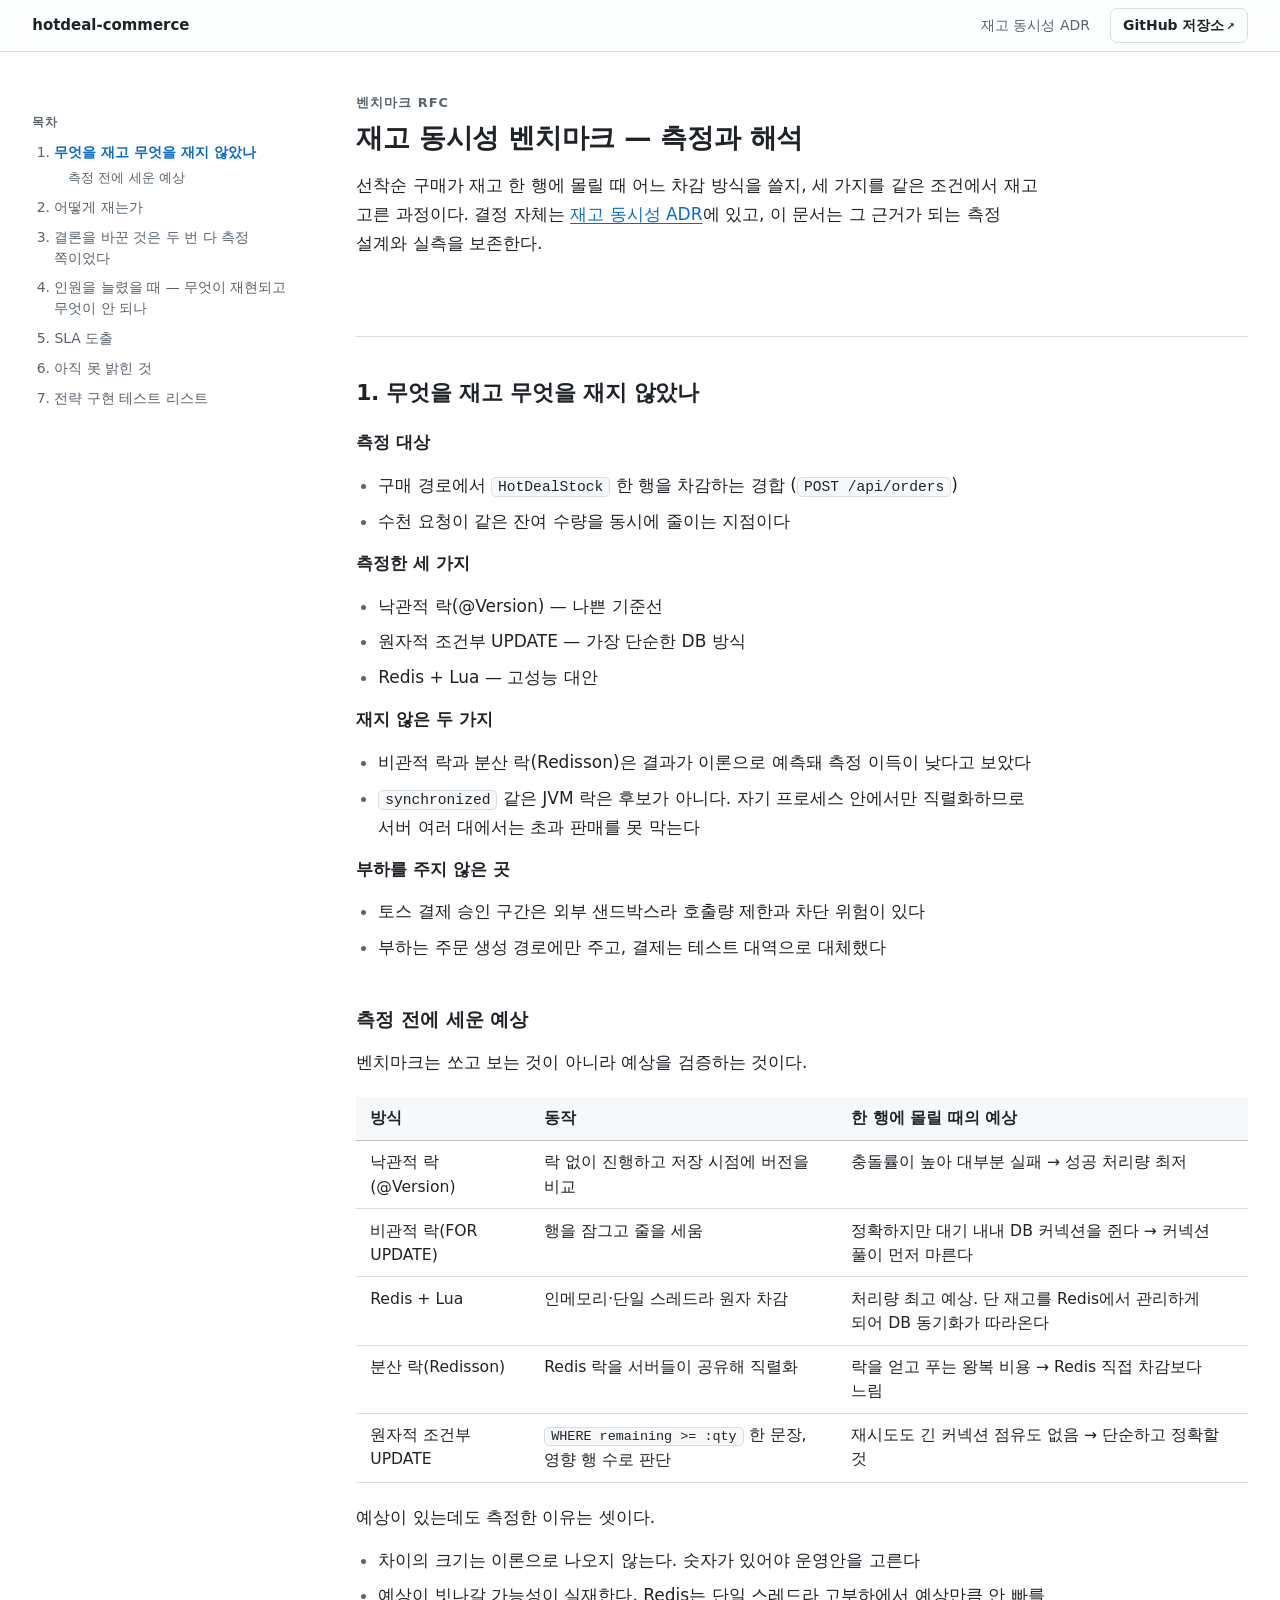
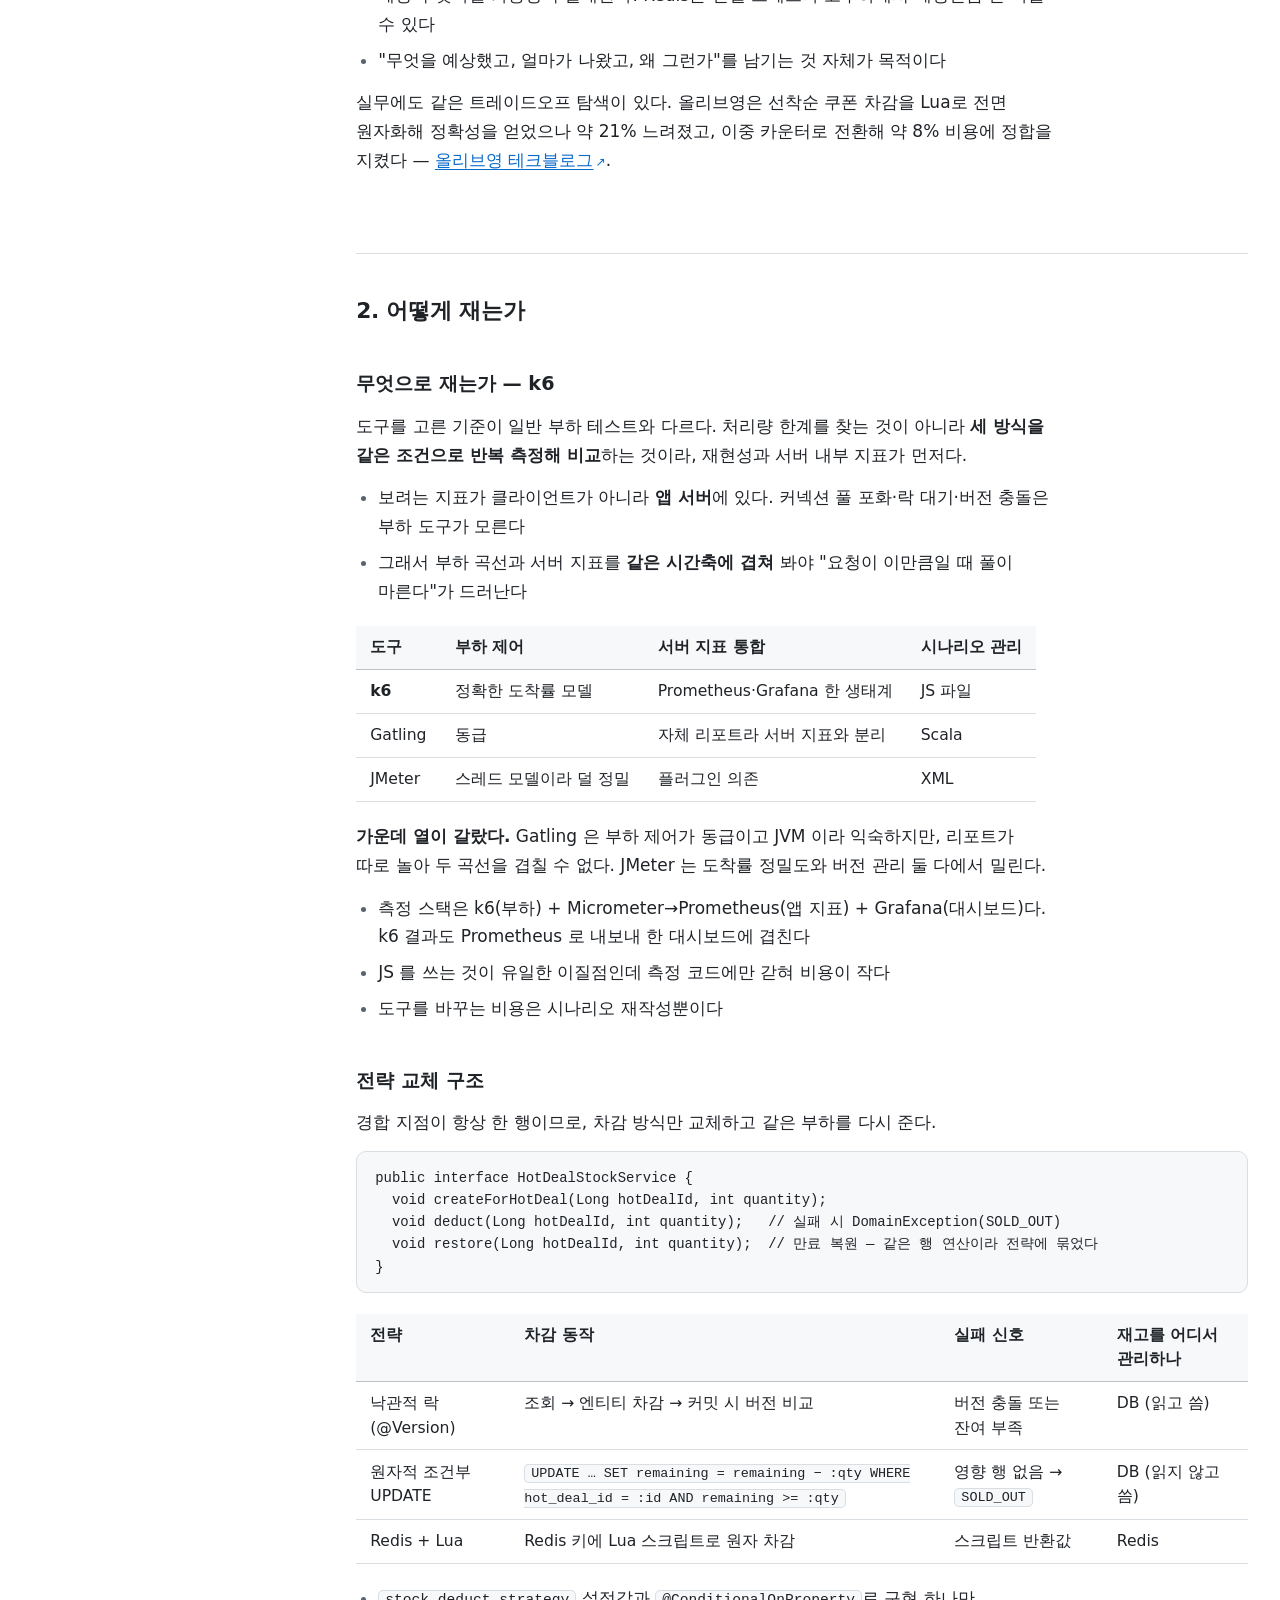
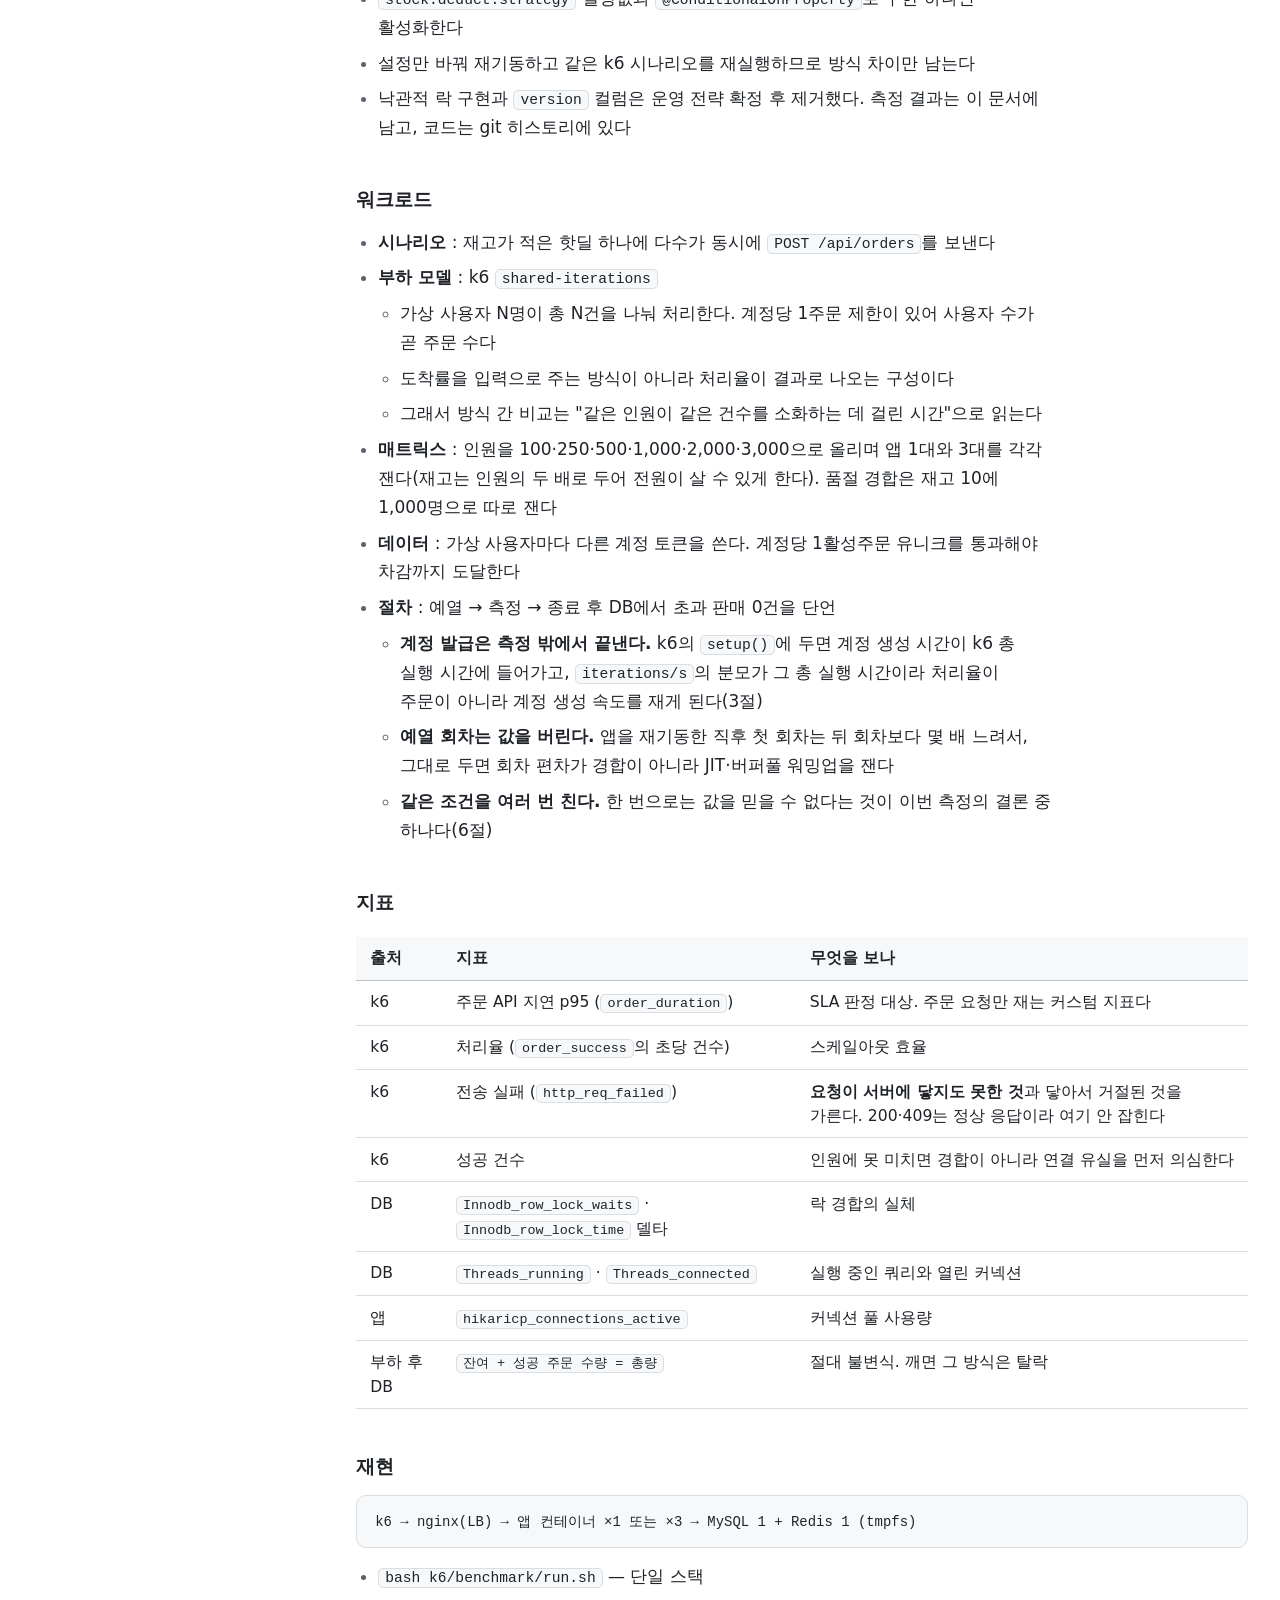
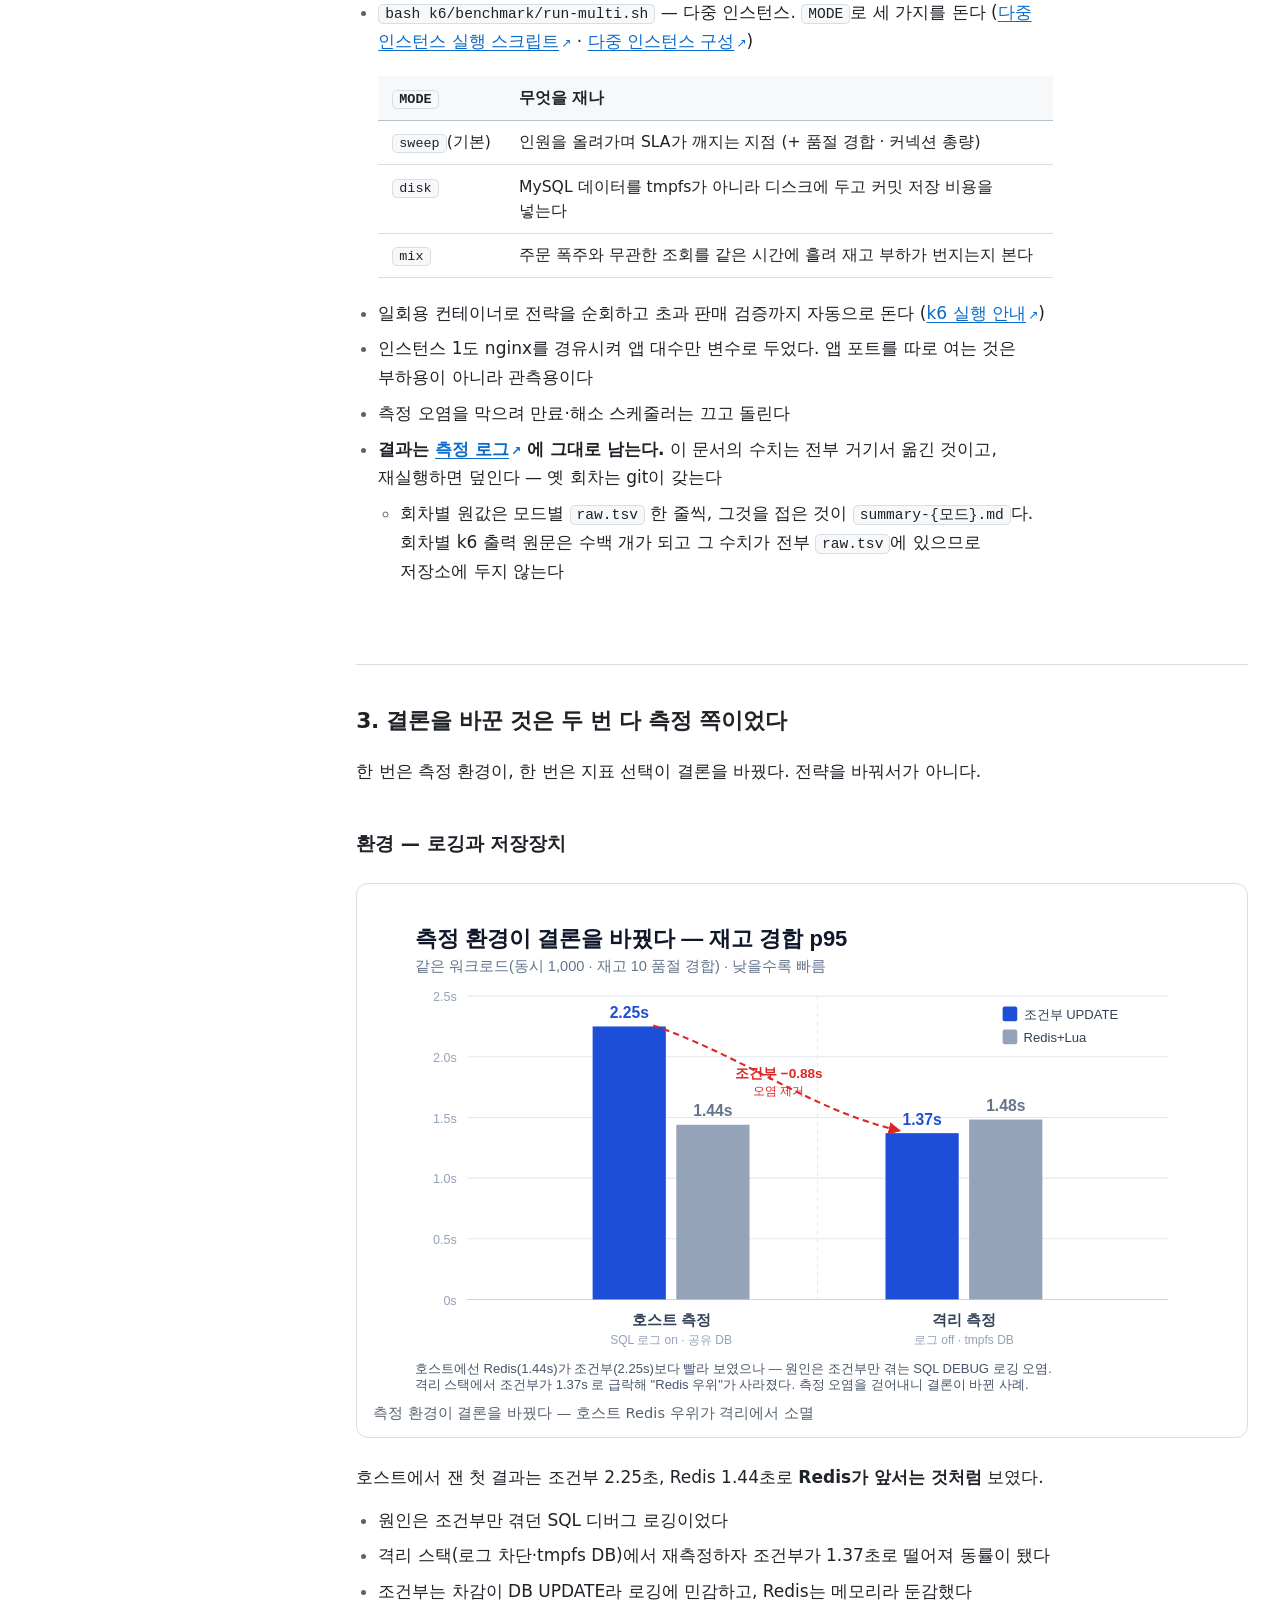
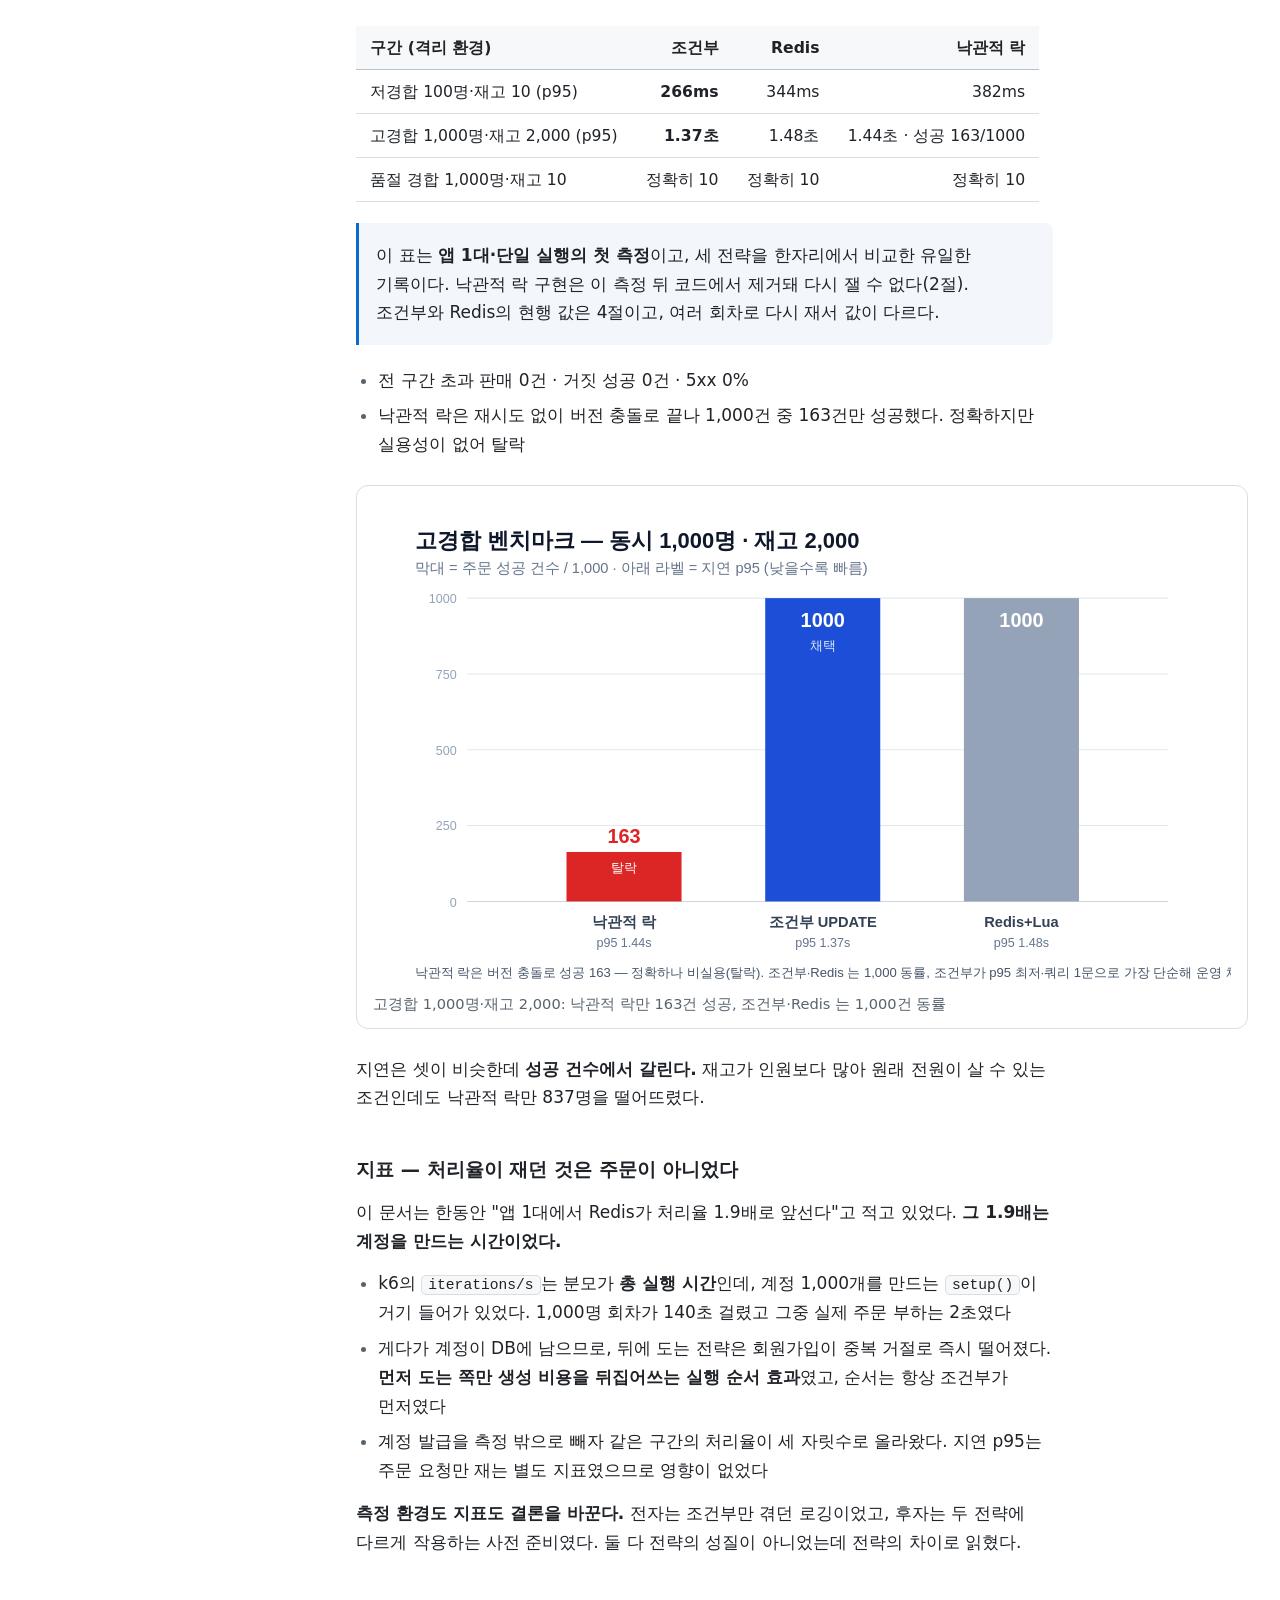
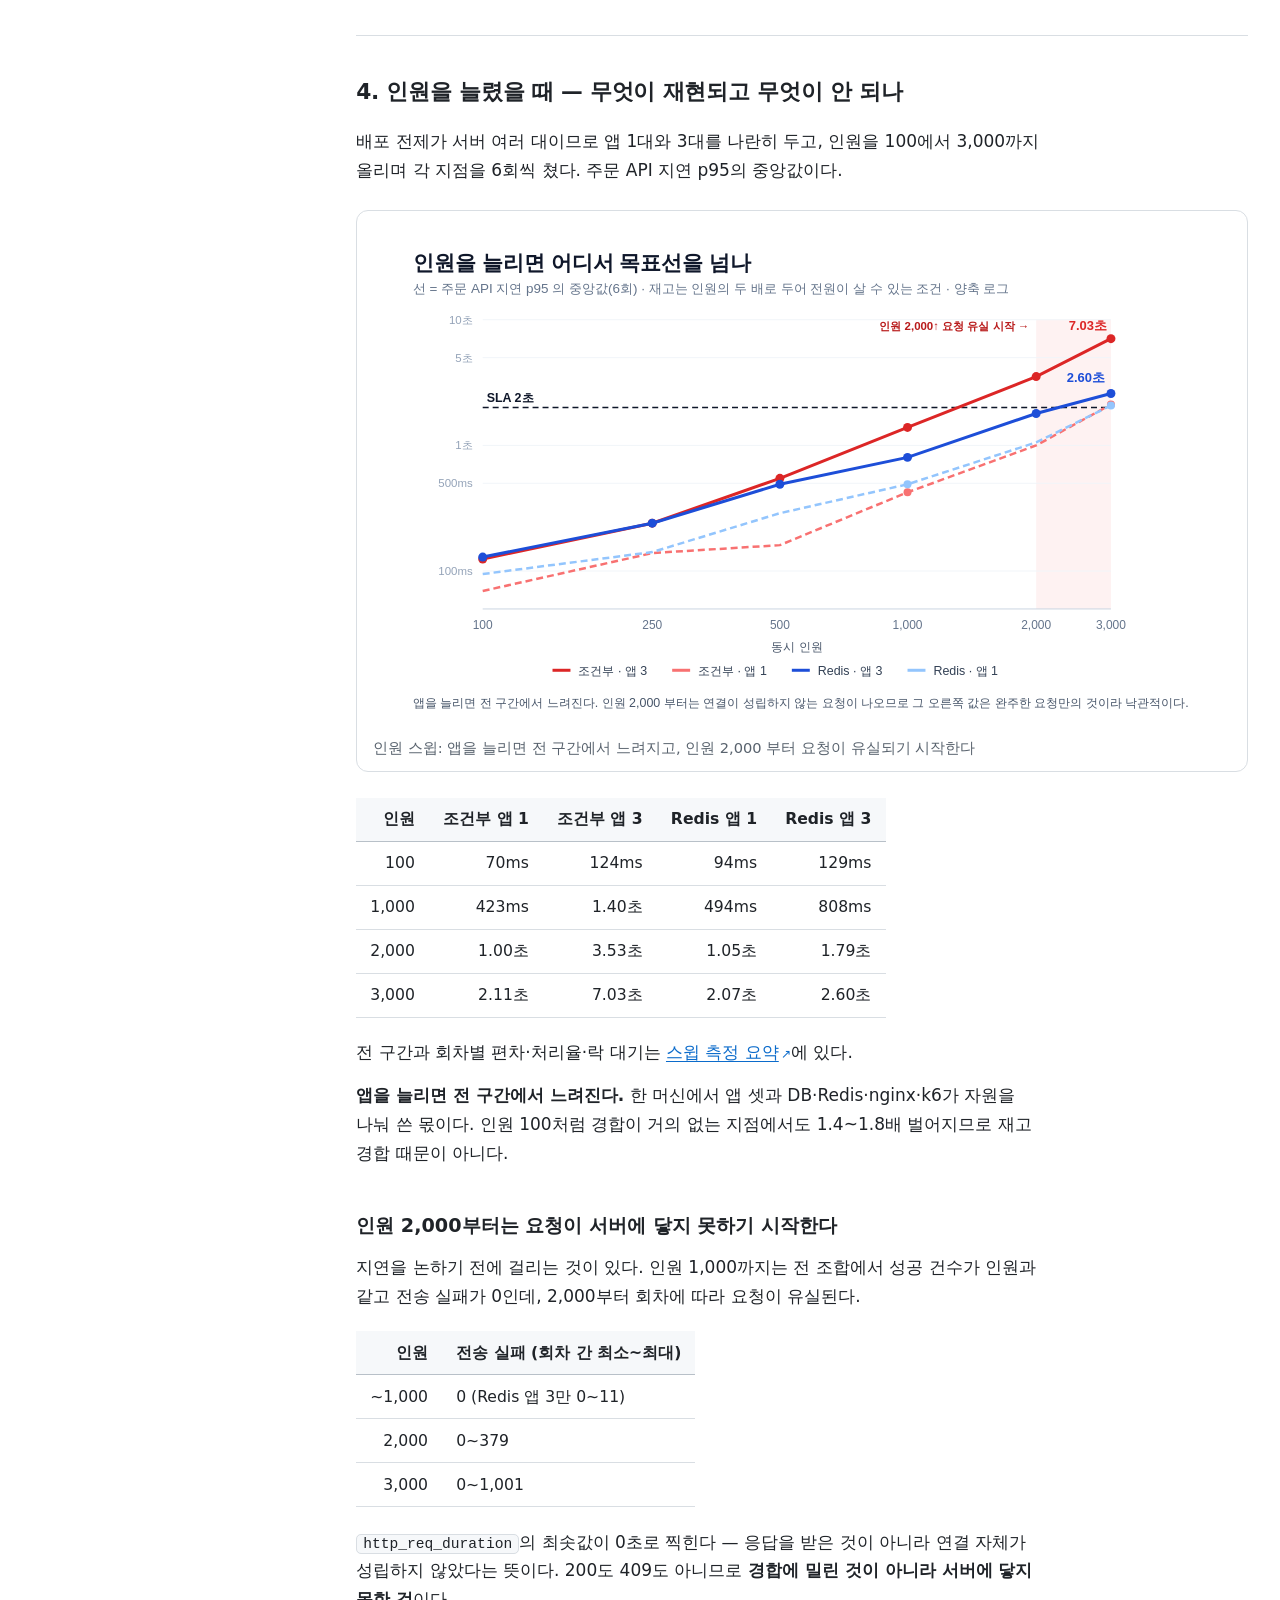
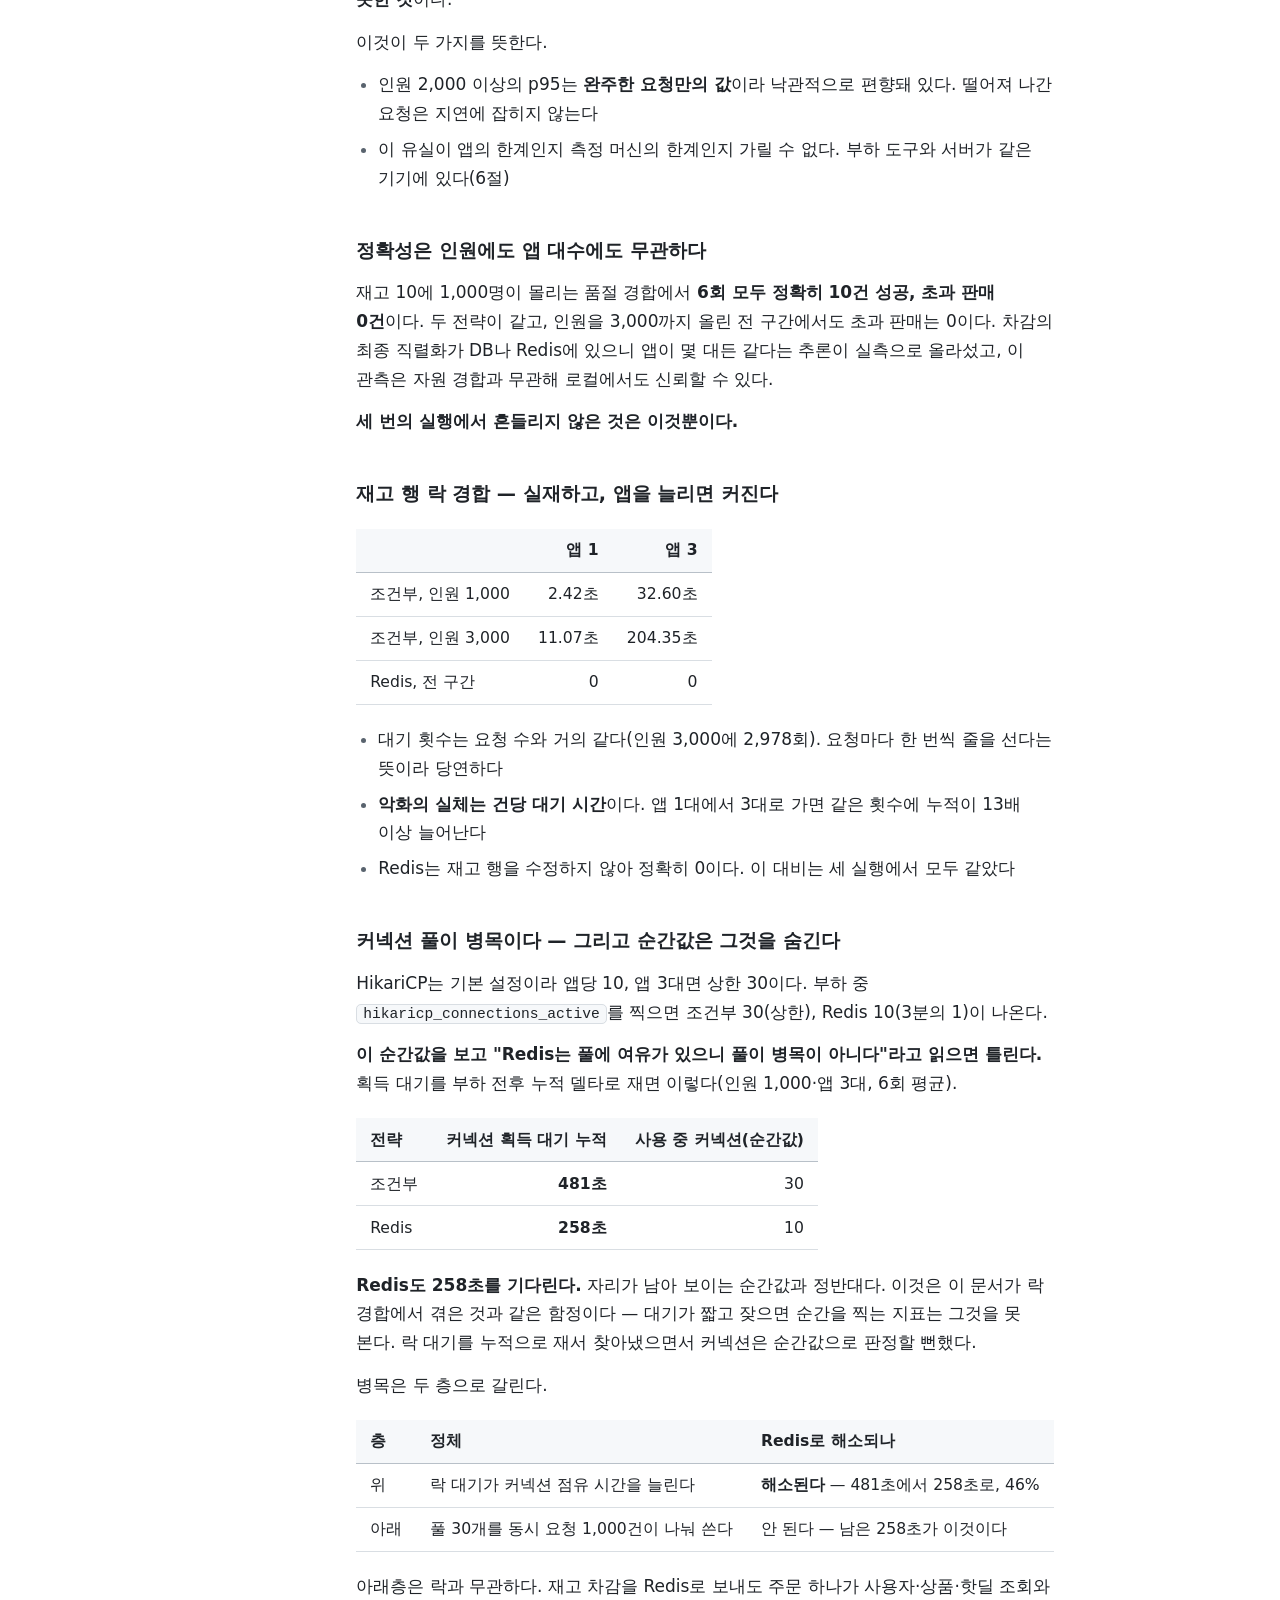
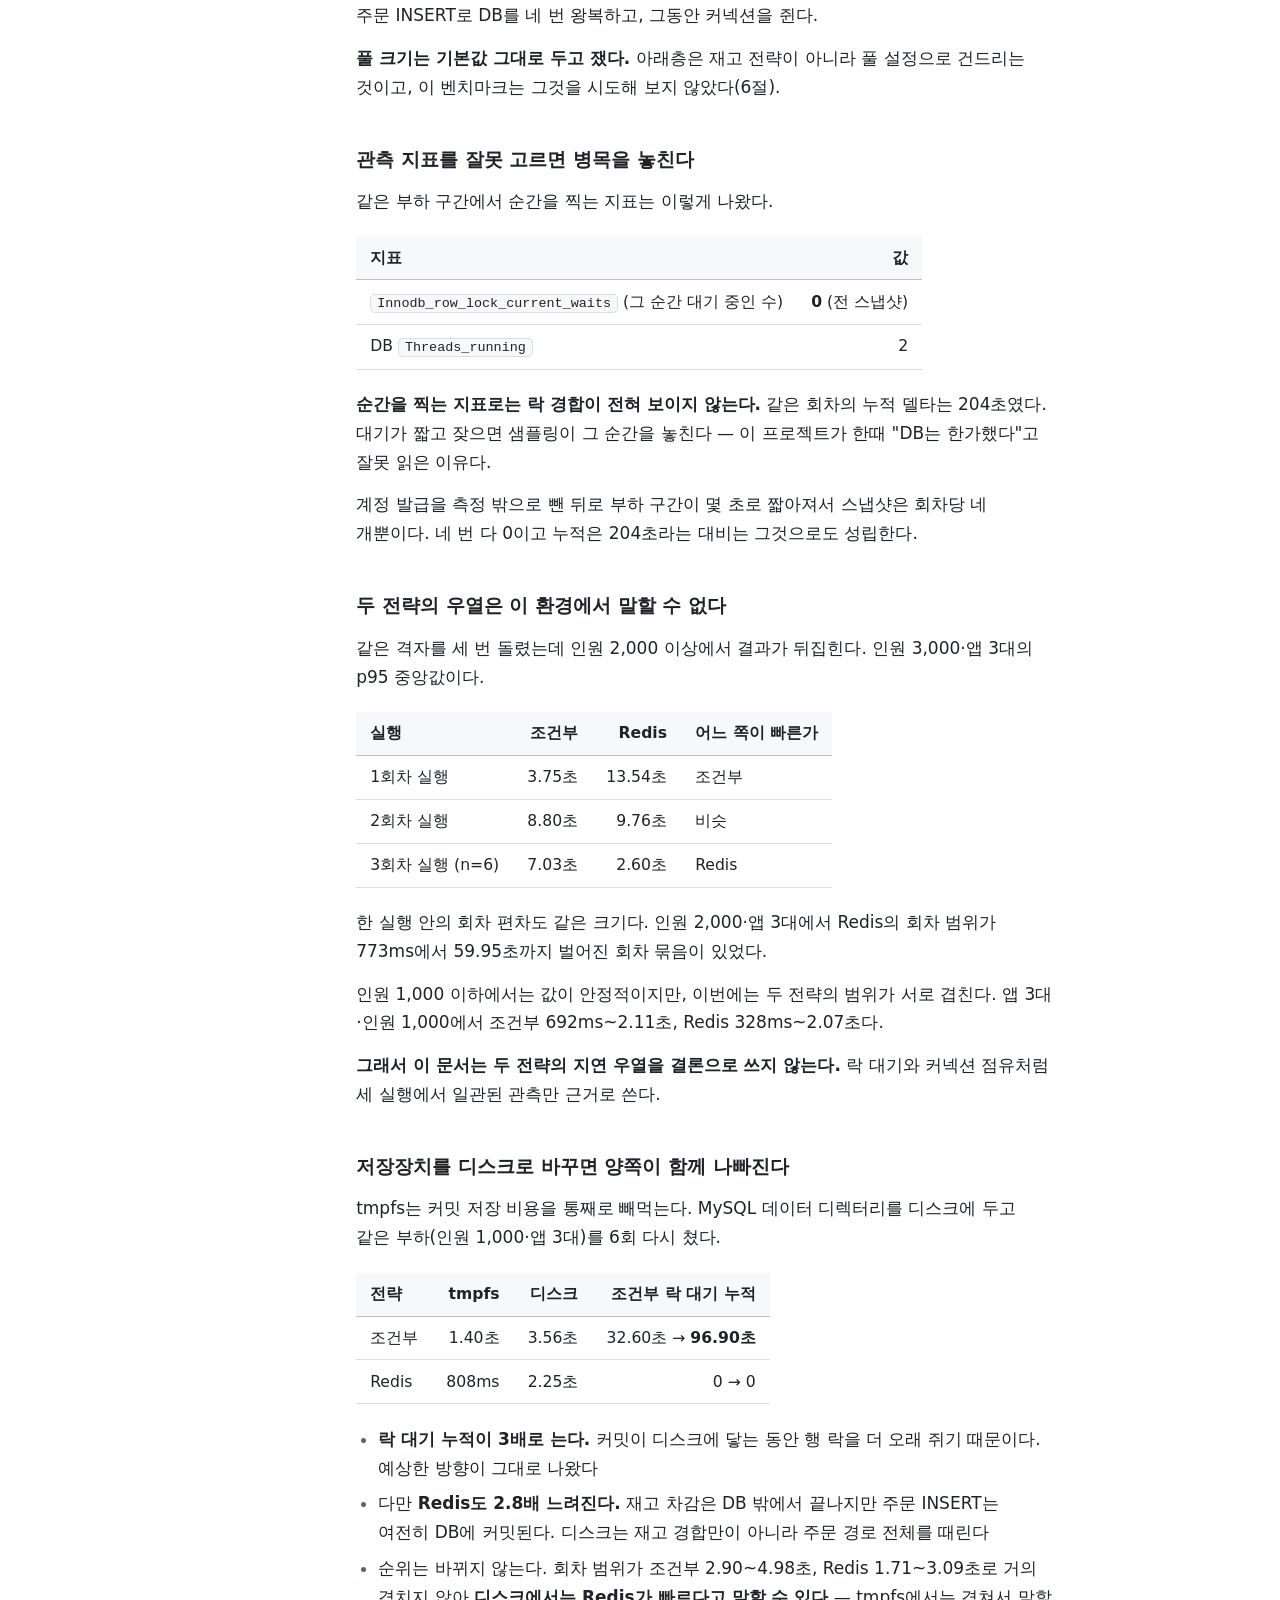
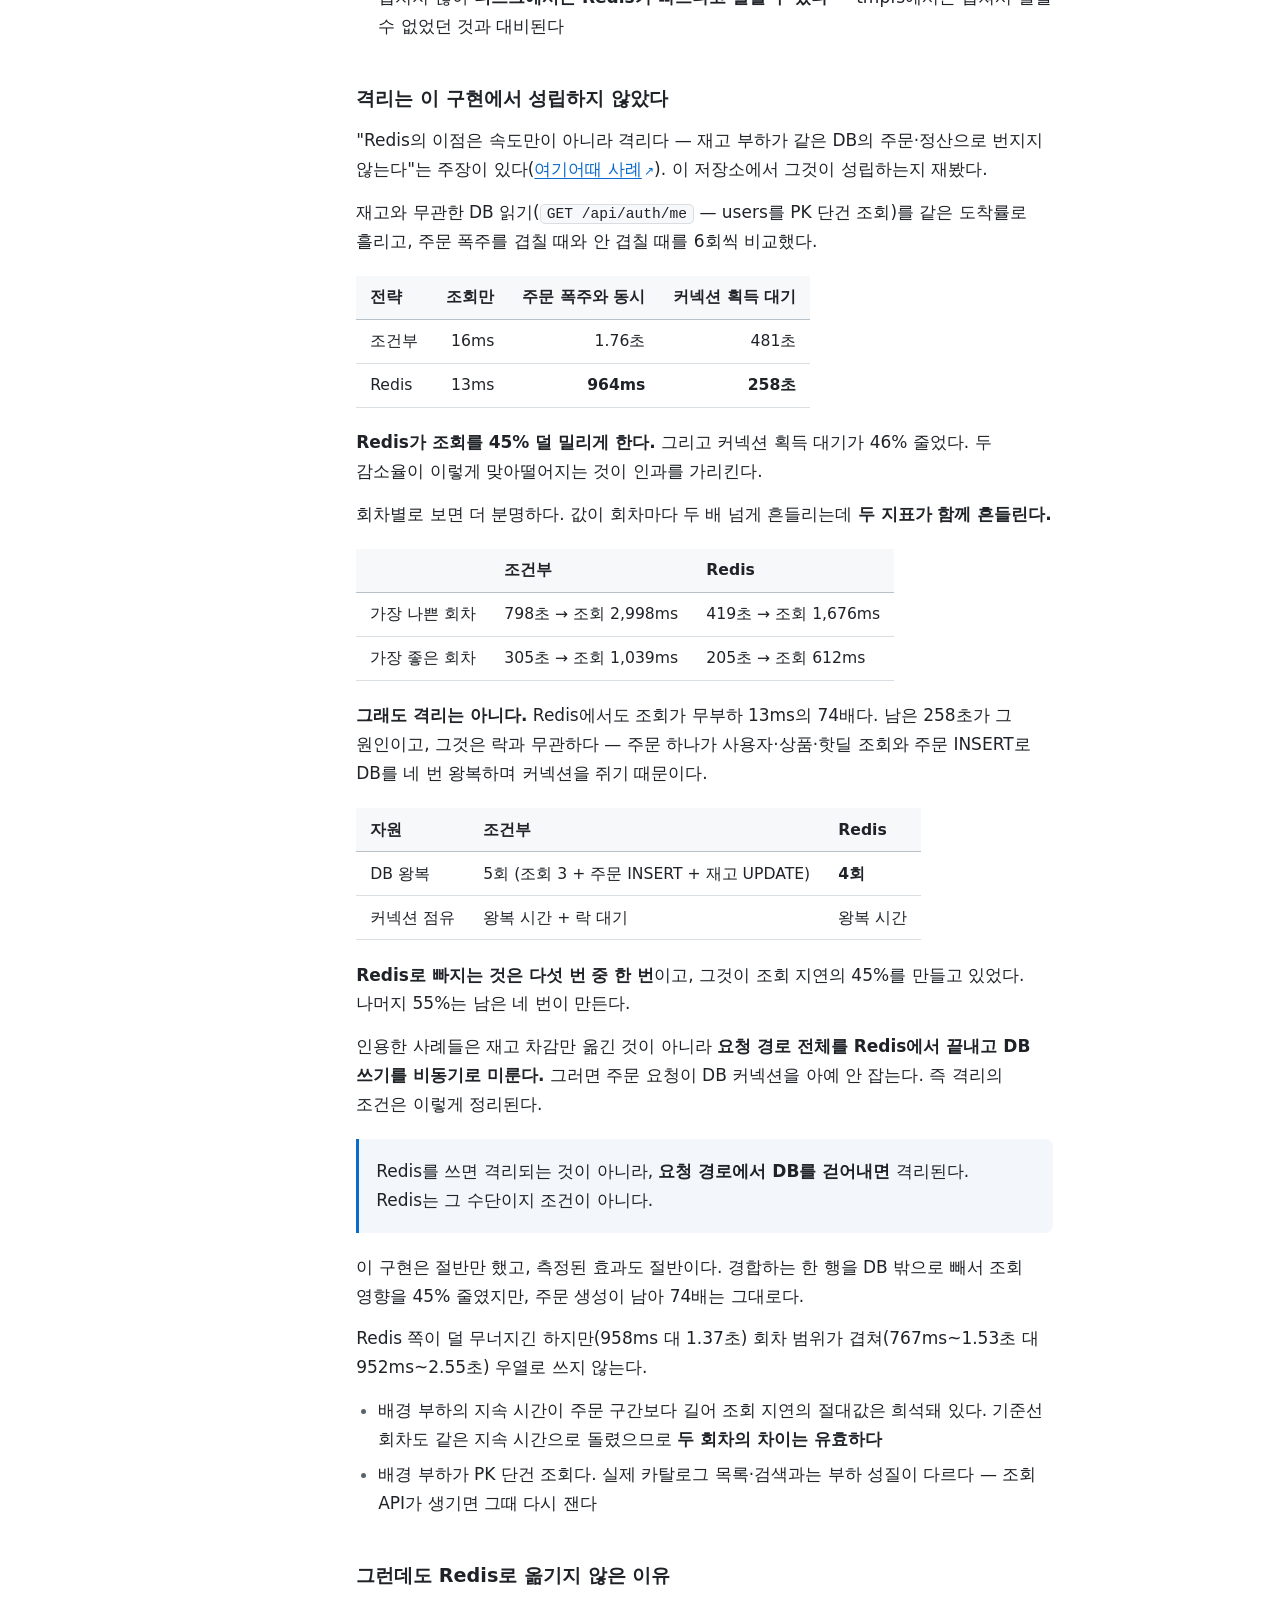
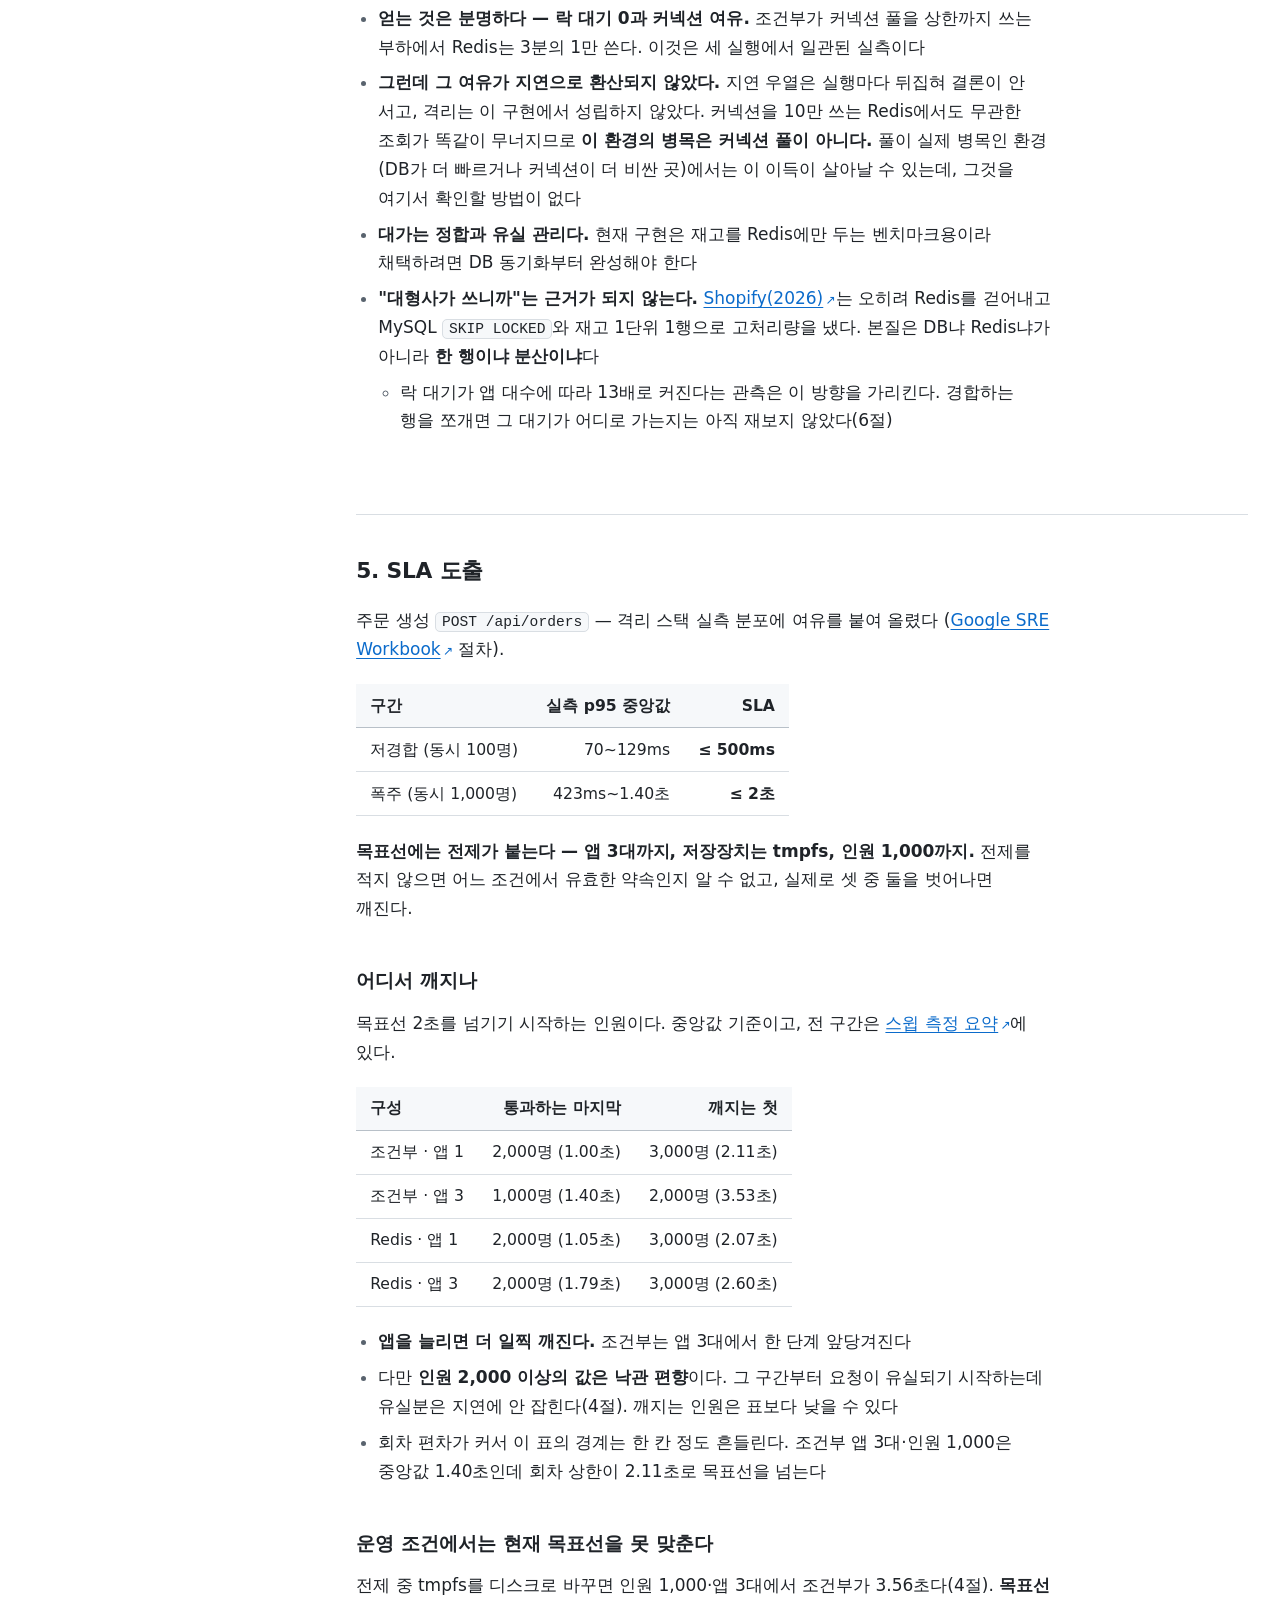
==== commit 79db4c25: "[Docs] 벤치마크 RFC HTML 판 — GitHub Pages 첫 편 - 가독성 근거 기반: 줄당 41자·행간 1.7·AAA 대비·표 숫자 우측 정렬 (근거는 CSS 주석) " ====
--- a/docs/rfc/concurrency-benchmark.html
+++ b/docs/rfc/concurrency-benchmark.html
@@ -1,1535 +1,1187 @@
 <!DOCTYPE html>
 <html lang="ko">
 <head>
-  <meta charset="UTF-8">
-  <meta name="viewport" content="width=device-width, initial-scale=1.0">
-  <title>재고 동시성 벤치마크 — 측정과 해석</title>
-  <style>
-    :root {
-      --bg: #f8fafc;
-      --surface: #ffffff;
-      --text: #1e293b;
-      --text-secondary: #475569;
-      --text-muted: #94a3b8;
-      --heading: #0f172a;
-      --accent: #2563eb;
-      --accent-bg: #eff6ff;
-      --danger: #dc2626;
-      --danger-bg: #fef2f2;
-      --success: #059669;
-      --success-bg: #ecfdf5;
-      --warning: #d97706;
-      --warning-bg: #fffbeb;
-      --border: #e2e8f0;
-      --code-bg: #f1f5f9;
-      --table-header-bg: #f1f5f9;
-      --table-stripe: #f8fafc;
-      --shadow-sm: 0 1px 2px rgba(0,0,0,0.05);
-      --shadow: 0 1px 3px rgba(0,0,0,0.08), 0 1px 2px rgba(0,0,0,0.04);
-      --shadow-lg: 0 4px 12px rgba(0,0,0,0.06);
-      --radius: 8px;
-      --radius-sm: 4px;
-    }
-
-    @media (prefers-color-scheme: dark) {
-      :root:not([data-theme="light"]) {
-        --bg: #0c1222;
-        --surface: #1e293b;
-        --text: #e2e8f0;
-        --text-secondary: #94a3b8;
-        --text-muted: #64748b;
-        --heading: #f1f5f9;
-        --accent: #60a5fa;
-        --accent-bg: #1e3a5f;
-        --danger: #f87171;
-        --danger-bg: #3f1515;
-        --success: #34d399;
-        --success-bg: #0d3320;
-        --warning: #fbbf24;
-        --warning-bg: #3b2e0a;
-        --border: #334155;
-        --code-bg: #0f172a;
-        --table-header-bg: #162032;
-        --table-stripe: #162032;
-        --shadow-sm: 0 1px 2px rgba(0,0,0,0.2);
-        --shadow: 0 1px 3px rgba(0,0,0,0.3);
-        --shadow-lg: 0 4px 12px rgba(0,0,0,0.3);
-      }
-    }
-
-    :root[data-theme="dark"] {
-      --bg: #0c1222;
-      --surface: #1e293b;
-      --text: #e2e8f0;
-      --text-secondary: #94a3b8;
-      --text-muted: #64748b;
-      --heading: #f1f5f9;
-      --accent: #60a5fa;
-      --accent-bg: #1e3a5f;
-      --danger: #f87171;
-      --danger-bg: #3f1515;
-      --success: #34d399;
-      --success-bg: #0d3320;
-      --warning: #fbbf24;
-      --warning-bg: #3b2e0a;
-      --border: #334155;
-      --code-bg: #0f172a;
-      --table-header-bg: #162032;
-      --table-stripe: #162032;
-      --shadow-sm: 0 1px 2px rgba(0,0,0,0.2);
-      --shadow: 0 1px 3px rgba(0,0,0,0.3);
-      --shadow-lg: 0 4px 12px rgba(0,0,0,0.3);
-    }
-
-    *, *::before, *::after {
-      box-sizing: border-box;
-    }
-
-    body {
-      margin: 0;
-      background: var(--bg);
-      color: var(--text);
-      font-family: -apple-system, BlinkMacSystemFont, 'Segoe UI', Roboto, 'Noto Sans KR', sans-serif;
-      font-size: 16px;
-      line-height: 1.8;
-      -webkit-font-smoothing: antialiased;
-    }
-
-    .layout {
-      display: flex;
-      max-width: 1100px;
-      margin: 0 auto;
-      padding: 2rem;
-    }
-
-    .sidebar {
-      width: 240px;
-      flex-shrink: 0;
-      margin-right: 3rem;
-    }
-
-    .sidebar nav {
-      position: sticky;
-      top: 2rem;
-    }
-
-    .toc-title {
-      font-size: 12px;
-      text-transform: uppercase;
-      letter-spacing: 0.05em;
-      color: var(--text-muted);
-      margin-bottom: 12px;
-      font-weight: 600;
-    }
-
-    .toc {
-      list-style: none;
-      padding: 0;
-      margin: 0;
-    }
-
-    .toc li {
-      margin: 0;
-    }
-
-    .toc a {
-      display: block;
-      padding: 6px 12px;
-      font-size: 14px;
-      color: var(--text-secondary);
-      text-decoration: none;
-      border-left: 2px solid var(--border);
-      transition: border-color 0.15s, color 0.15s;
-    }
-
-    .toc a:hover,
-    .toc a.active {
-      border-left-color: var(--accent);
-      color: var(--accent);
-    }
-
-    .toc .sub {
-      padding-left: 24px;
-      font-size: 13px;
-    }
-
-    .content {
-      max-width: 780px;
-      flex: 1;
-      min-width: 0;
-    }
-
-    header {
-      margin-bottom: 3rem;
-      padding-bottom: 1.5rem;
-      border-bottom: 1px solid var(--border);
-    }
-
-    h1 {
-      font-size: 2rem;
-      font-weight: 800;
-      color: var(--heading);
-      margin: 0 0 0.5rem 0;
-      line-height: 1.3;
-    }
-
-    header .subtitle {
-      color: var(--text-secondary);
-      font-size: 1.05rem;
-      line-height: 1.7;
-    }
-
-    h2 {
-      font-size: 1.5rem;
-      font-weight: 700;
-      color: var(--heading);
-      margin: 3rem 0 1rem 0;
-      padding-bottom: 0.4rem;
-      border-bottom: 1px solid var(--border);
-    }
-
-    h3 {
-      font-size: 1.25rem;
-      font-weight: 600;
-      color: var(--heading);
-      margin: 2rem 0 0.75rem 0;
-    }
-
-    p {
-      margin: 0.75rem 0;
-    }
-
-    a {
-      color: var(--accent);
-      text-decoration: none;
-    }
-
-    a:hover {
-      text-decoration: underline;
-    }
-
-    strong {
-      font-weight: 600;
-    }
-
-    code {
-      font-family: 'SFMono-Regular', Consolas, 'Liberation Mono', Menlo, monospace;
-      font-size: 14px;
-      background: var(--code-bg);
-      padding: 2px 6px;
-      border-radius: var(--radius-sm);
-    }
-
-    pre {
-      background: var(--code-bg);
-      padding: 1rem 1.25rem;
-      border-radius: var(--radius-sm);
-      overflow-x: auto;
-      font-size: 14px;
-      line-height: 1.6;
-      margin: 1rem 0;
-    }
-
-    pre code {
-      background: none;
-      padding: 0;
-      border-radius: 0;
-    }
-
-    .table-wrap {
-      overflow-x: auto;
-      margin: 1rem 0;
-      border-radius: var(--radius);
-      box-shadow: var(--shadow-sm);
-    }
-
-    table {
-      width: 100%;
-      border-collapse: collapse;
-      background: var(--surface);
-    }
-
-    th {
-      background: var(--table-header-bg);
-      font-weight: 600;
-      text-align: left;
-      padding: 10px 14px;
-      border-bottom: 2px solid var(--border);
-      font-size: 14px;
-      white-space: nowrap;
-    }
-
-    td {
-      padding: 10px 14px;
-      border-bottom: 1px solid var(--border);
-      vertical-align: top;
-      font-size: 15px;
-    }
-
-    tr:nth-child(even) td {
-      background: var(--table-stripe);
-    }
-
-    .num {
-      text-align: right;
-    }
-
-    .callout {
-      padding: 1rem 1.25rem;
-      border-radius: var(--radius);
-      margin: 1.5rem 0;
-      border-left: 4px solid;
-    }
-
-    .callout p {
-      margin: 0.3rem 0;
-    }
-
-    .callout p:first-child {
-      margin-top: 0;
-    }
-
-    .callout p:last-child {
-      margin-bottom: 0;
-    }
-
-    .callout.conclusion {
-      border-color: var(--success);
-      background: var(--success-bg);
-    }
-
-    .callout.warning {
-      border-color: var(--danger);
-      background: var(--danger-bg);
-    }
-
-    .callout.info {
-      border-color: var(--accent);
-      background: var(--accent-bg);
-    }
-
-    .callout.note {
-      border-color: var(--border);
-      background: var(--table-stripe);
-    }
-
-    blockquote {
-      border-left: 3px solid var(--border);
-      padding-left: 1rem;
-      color: var(--text-secondary);
-      font-style: normal;
-      margin: 1rem 0;
-    }
-
-    ul, ol {
-      padding-left: 1.5rem;
-      margin: 0.75rem 0;
-    }
-
-    li {
-      margin: 0.35rem 0;
-    }
-
-    li ul, li ol {
-      margin: 0.25rem 0;
-    }
-
-    .chart-container {
-      background: #fff;
-      border-radius: var(--radius);
-      box-shadow: var(--shadow);
-      padding: 1rem;
-      margin: 1.5rem 0;
-      overflow-x: auto;
-    }
-
-    .chart-container svg {
-      width: 100%;
-      height: auto;
-      display: block;
-    }
-
-    .section-anchor {
-      scroll-margin-top: 1.5rem;
-    }
-
-    @media (max-width: 900px) {
-      .sidebar {
-        display: none;
-      }
-      .layout {
-        padding: 1.5rem;
-      }
-    }
-
-    @media print {
-      .sidebar {
-        display: none;
-      }
-      .layout {
-        max-width: 100%;
-      }
-      .chart-container {
-        box-shadow: none;
-        border: 1px solid #ddd;
-      }
-    }
-  </style>
+<meta charset="utf-8">
+<meta name="viewport" content="width=device-width, initial-scale=1">
+<meta name="color-scheme" content="light dark">
+<meta name="description" content="선착순 재고 차감 3전략을 같은 조건에서 측정한 설계와 실측 기록 — hotdeal-commerce">
+<title>재고 동시성 벤치마크 — 측정과 해석 · hotdeal-commerce</title>
+<link rel="icon" href="data:image/svg+xml,%3Csvg xmlns='http://www.w3.org/2000/svg' viewBox='0 0 16 16'%3E%3Crect width='16' height='16' rx='3' fill='%230b6bcb'/%3E%3Cpath d='M4 12V7M8 12V4M12 12V9' stroke='white' stroke-width='2' stroke-linecap='round'/%3E%3C/svg%3E">
+<style>
+/* ─────────────────────────────────────────────────────────────
+   읽기 위한 값들 — 각 값의 근거 한 줄씩
+   · 활자: CSS px 의 물리 크기가 해상도마다 달라(FHD 24″ 17px ≈ 4.7mm,
+     QHD 27″ 17px ≈ 4.0mm) 고정 px 는 QHD·4K 에서 작아 보인다. 루트를
+     뷰포트 연동 clamp(17px, 8px + 0.47vw, 26px)으로 — 1920→17 · 2560→20
+     (FHD 와 물리 크기 동일) · 3840→26 상한
+   · 판형·본문 폭은 전부 rem — 루트가 커지면 같은 비율로 따라 커져
+     어느 해상도에서든 줄당 ≈ 41자를 유지한다. KRDS(정부 디자인시스템)
+     본문 40~60자 권장의 하단부. 줄이 길면 다음 줄 첫머리로 눈이 못
+     돌아온다(영문 45~75자, 이상 66자 연구와 같은 방향)
+   · 판형 90rem: FHD 여백 쪽당 ~195px, QHD ~380px — 남는 바깥 여백은
+     캔버스 톤(--canvas)으로 분리해 빈 공간이 아니라 틀로 읽히게 한다
+   · 행간 1.7 — WCAG 1.4.8 최소 1.5, 한글 권장 1.75(네모틀 글자라 라틴보다
+     빽빽해 보임) 사이. 표는 1.55(셀 안 짧은 텍스트는 행간 이득이 작다)
+   · 본문 대비 — 라이트 #1f2328/#fff ≈ 15:1(AAA), 다크는 순흑·순백을 피한다:
+     난시(인구 ~47%)에서 순흑 배경 흰 글자가 번져 보인다(halation)
+   · 표 — 숫자는 우측 정렬(자릿수 비교는 일의 자리부터) + 고정폭 숫자.
+     격자·줄무늬 대신 가는 가로선만(이 문서의 표는 전부 10행 이하라 소음이 된다)
+   · word-break: keep-all — 한글 어절 중간에서 줄을 자르지 않는다
+   ───────────────────────────────────────────────────────────── */
+:root {
+  --canvas: #eef1f4;           /* 판형 밖 배경 — 본문 면과 톤을 갈라 여백이 틀로 읽히게 */
+  --bg: #ffffff;
+  --bg-subtle: #f6f8fa;        /* 코드·표 머리행 — 본문과 1단계 차이만 */
+  --text: #1f2328;             /* 순흑 대신 근흑 — 대비 15:1로 AAA 충족 */
+  --muted: #59636e;            /* 보조 텍스트 — 5.8:1로 AA 충족 */
+  --link: #0b6bcb;             /* 5.1:1 AA — 밑줄과 병행해 색만으로 구분하지 않는다 */
+  --border: #d9dee3;
+  --border-strong: #b8c0c8;    /* 표 머리행 아래 — 본문 행 구분선보다 한 단계 진하게 */
+  --accent: #0b6bcb;
+  --quote-bg: #f3f7fb;
+  --measure: 41rem;            /* 줄당 ≈ 41자 — rem 이라 해상도별 활자와 함께 스케일 */
+  --wide: 66rem;               /* 표·차트·코드만 여기까지 — 본문 폭과 분리. 차트 SVG 도 함께 확대 */
+}
+@media (prefers-color-scheme: dark) {
+  :root {
+    --canvas: #0d1015;         /* 판형 밖 배경 — 본문 면보다 한 단계 어둡게 */
+    --bg: #14181f;             /* 순흑(#000) 대신 어두운 회색 — halation 완화 */
+    --bg-subtle: #1c222b;
+    --text: #d7dee6;           /* 순백 대신 — 12.6:1로 AAA는 유지 */
+    --muted: #9aa4b0;
+    --link: #58a6ff;
+    --border: #2f3742;
+    --border-strong: #46515e;
+    --accent: #58a6ff;
+    --quote-bg: #1a2029;
+  }
+}
+
+* { box-sizing: border-box; }
+html {
+  scroll-behavior: smooth;
+  /* 해상도 연동 루트 — 1920→17px · 2560→20px(FHD 와 물리 크기 동일) · 3840→26px 상한.
+     아래 크기가 전부 rem/em 이라 이 한 줄이 FHD·QHD·4K 반응형의 전부다 */
+  font-size: clamp(17px, 8px + 0.47vw, 26px);
+}
+body {
+  margin: 0;
+  background: var(--canvas);
+  color: var(--text);
+  font-family: "Pretendard Variable", Pretendard, -apple-system, BlinkMacSystemFont,
+    system-ui, "Apple SD Gothic Neo", "Segoe UI", "Malgun Gothic", "Noto Sans KR",
+    "Helvetica Neue", Arial, sans-serif;   /* 웹폰트 없이 OS별 한글 본문체 */
+  font-size: 1rem;             /* 루트 clamp 를 그대로 — 종속 크기는 전부 em/rem 이라 한 곳에서 스케일된다 */
+  line-height: 1.7;
+  word-break: keep-all;        /* 어절 단위 줄바꿈 */
+  overflow-wrap: break-word;   /* 긴 URL·식별자만 예외적으로 자른다 */
+  text-rendering: optimizeLegibility;
+}
+@media (max-width: 640px) { html { font-size: 16px; } }
+
+a { color: var(--link); text-decoration: underline; text-underline-offset: 3px; text-decoration-thickness: 1px; }
+a:hover { text-decoration-thickness: 2px; }
+strong { font-weight: 700; }
+
+/* 외부 링크는 ↗ 자동 표기 — 페이지를 떠나는 클릭을 미리 알 수 있게. 헤더 브랜드만 예외 */
+a[href^="http"]::after { content: "↗"; font-size: 0.72em; margin-left: 2px; display: inline-block; }
+.brand[href^="http"]::after { content: none; }
+
+/* 키보드 사용자용 스킵 링크 — 포커스될 때만 나타난다 */
+.skip { position: absolute; left: -9999px; z-index: 100; background: var(--bg); color: var(--link); padding: 10px 16px; border: 1px solid var(--border); border-radius: 8px; }
+.skip:focus { left: 12px; top: 12px; }
+
+/* 헤딩 호버 앵커(¶) — 절 단위 공유용. 스크립트가 단다 */
+.h-anchor { margin-left: 10px; font-weight: 400; font-size: 0.8em; text-decoration: none; opacity: 0; }
+h2:hover .h-anchor, h3:hover .h-anchor, .h-anchor:focus { opacity: 1; }
+
+code, pre {
+  font-family: ui-monospace, SFMono-Regular, Menlo, Consolas, "Liberation Mono", monospace;
+}
+code {
+  background: var(--bg-subtle);
+  border: 1px solid var(--border);
+  border-radius: 5px;
+  padding: 1px 6px;
+  font-size: 0.86em;
+}
+pre {
+  background: var(--bg-subtle);
+  border: 1px solid var(--border);
+  border-radius: 10px;
+  padding: 0.85rem 1.06rem;
+  overflow-x: auto;
+  max-width: var(--wide);
+  font-size: 0.82em;
+  line-height: 1.6;
+}
+pre code { background: none; border: none; padding: 0; font-size: 1em; }
+
+/* ── 상단 고정 헤더: GitHub Pages 는 저장소 밖 — 돌아갈 길을 항상 보이게 ── */
+.top {
+  position: sticky; top: 0; z-index: 10;
+  background: color-mix(in srgb, var(--bg) 88%, transparent);
+  backdrop-filter: blur(8px);
+  -webkit-backdrop-filter: blur(8px);
+  border-bottom: 1px solid var(--border);
+}
+.top-in {
+  max-width: 90rem; margin: 0 auto;
+  padding: 0 1.9rem;
+  height: 3rem;
+  display: flex; align-items: center; justify-content: space-between; gap: 1rem;
+}
+.brand { font-weight: 700; text-decoration: none; color: var(--text); font-size: 0.88rem; white-space: nowrap; }
+.top-nav { display: flex; align-items: center; gap: 1.2rem; font-size: 0.82rem; white-space: nowrap; }
+.top-nav a { text-decoration: none; color: var(--muted); }
+.top-nav a:hover { color: var(--link); text-decoration: underline; }
+.top-nav .gh {
+  color: var(--text); font-weight: 600;
+  border: 1px solid var(--border); border-radius: 7px; padding: 0.3rem 0.7rem;
+}
+.top-nav .gh:hover { border-color: var(--link); color: var(--link); text-decoration: none; }
+
+/* ── 레이아웃: 좌 목차(스캔 보조) + 본문. 와이드 화면의 남는 폭을 여기서 쓴다.
+   상한 90rem — 루트와 함께 스케일: FHD 1530px(여백 ~195px/쪽) · QHD 1800px(~380px/쪽).
+   판형 면(--bg)과 캔버스(--canvas)의 톤 차가 남는 여백을 틀로 읽히게 한다 ── */
+.wrap {
+  max-width: 90rem; margin: 0 auto;
+  padding: 0 1.9rem 3.75rem;
+  display: grid;
+  grid-template-columns: 15.3rem minmax(0, 1fr);
+  gap: 3.75rem;
+  background: var(--bg);
+}
+.side { position: sticky; top: 4.25rem; align-self: start; max-height: calc(100vh - 5.5rem); overflow: auto; padding-top: 2.35rem; }
+.toc summary { display: none; }        /* 데스크톱: 항상 펼침 — 접이 UI 불필요 */
+.toc ol { margin: 0; padding-left: 1.3rem; font-size: 0.82rem; line-height: 1.5; color: var(--muted); }
+.toc li { margin: 0.53rem 0; }
+.toc a { color: var(--muted); text-decoration: none; }
+.toc a:hover { color: var(--link); text-decoration: underline; }
+.toc-title { font-size: 0.7rem; font-weight: 700; letter-spacing: 0.06em; color: var(--muted); margin: 0 0 0.6rem; }
+/* 현재 위치(scroll-spy) — 활성 절만 파란색, 그 절의 h3 하위 목록만 펼친다.
+   하위 목록·활성 표시는 스크립트가 만든다 — 스크립트가 죽으면 h2 7개 목차(무해)로 남는다 */
+.toc a.active { color: var(--link); font-weight: 600; }
+.toc li > ol { display: none; margin: 0.3rem 0 0.12rem; padding-left: 0.82rem; font-size: 0.76rem; }
+.toc li.active > ol { display: block; }
+.toc li > ol li { list-style: none; margin: 0.24rem 0; }
+.toc li > ol a { display: block; max-width: 12.4rem; white-space: nowrap; overflow: hidden; text-overflow: ellipsis; }
+
+.doc { max-width: var(--wide); padding-top: 2.35rem; }
+/* 문단·리스트는 본문 폭, 표·그림·코드는 광폭 — "본문을 넓히는" 대신 남는 폭을 데이터에 배분 */
+.doc p, .doc ul, .doc ol, .doc blockquote, .doc h1, .doc h3 { max-width: var(--measure); }
+
+.eyebrow { font-size: 0.76rem; font-weight: 700; letter-spacing: 0.08em; color: var(--muted); margin: 0 0 0.5em; }
+h1 { font-size: 1.6em; line-height: 1.35; margin: 0 0 14px; letter-spacing: -0.01em; }
+.lede { margin: 0 0 8px; }             /* 문서 핵심 두 문장 — 보조색으로 눌러 두지 않는다 */
+
+/* 절 사이 > 절 내부 — 여백의 위계가 章 경계를 만든다 (훑는 독자의 단위는 절).
+   장 구분선은 광폭까지 — 절 경계가 컬럼 전체를 한 면으로 묶는다 */
+h2 {
+  font-size: 1.28em; line-height: 1.4; letter-spacing: -0.01em;
+  margin: 3.6em 0 0.9em; padding-top: 1.9em;
+  border-top: 1px solid var(--border);
+  max-width: var(--wide);
+}
+/* h3 는 본문 볼드(19px)와 2.5px 이상 격차 — 층위가 눌리지 않게 */
+h3 { font-size: 1.13em; line-height: 1.45; margin: 2.3em 0 0.65em; }
+h2[id], h3[id] { scroll-margin-top: 4.5rem; }  /* 고정 헤더 아래로 앵커가 숨지 않게 */
+
+p { margin: 0.8em 0; }
+ul, ol { margin: 0.8em 0; padding-left: 1.3em; }
+li { margin: 0.4em 0; }
+li > ul, li > ol { margin: 0.4em 0; }
+li::marker { color: var(--muted); }
+
+blockquote {
+  margin: 1.2em 0;
+  padding: 0.7em 1em;
+  border-left: 3px solid var(--accent);
+  border-radius: 0 8px 8px 0;
+  background: var(--quote-bg);
+}
+blockquote p { margin: 6px 0; }
+
+hr { border: none; border-top: 1px solid var(--border); margin: 40px 0; }
+
+/* ── 표: 가는 가로선만, 머리행 구분은 배경+진한 선. 숫자열은 .n(우측 정렬) ── */
+.tw { overflow-x: auto; margin: 1.2rem 0; max-width: var(--wide); }
+table {
+  border-collapse: collapse;
+  font-size: 0.92em;
+  line-height: 1.55;
+  font-variant-numeric: tabular-nums;  /* 고정폭 숫자 — 열 안에서 자릿수가 맞물린다 */
+}
+th, td { padding: 0.6em 0.9em; text-align: left; vertical-align: top; }
+thead th { background: var(--bg-subtle); font-weight: 600; border-bottom: 1.5px solid var(--border-strong); }
+tbody td { border-bottom: 1px solid var(--border); }
+.n { text-align: right; }              /* 숫자 비교는 일의 자리부터 — 우측 정렬 */
+.c { text-align: center; }
+
+/* ── 차트: 원본 SVG 를 그대로 인라인. 다크에서는 명도만 뒤집고 색상은 유지 ── */
+figure {
+  margin: 1.5rem 0; padding: 1.06rem 0.94rem 0.7rem;
+  border: 1px solid var(--border); border-radius: 12px;
+  max-width: var(--wide);
+}
+figure svg { display: block; width: 100%; height: auto; border-radius: 6px; }
+figcaption { font-size: 0.86em; color: var(--muted); margin-top: 0.6em; line-height: 1.55; }
+@media (prefers-color-scheme: dark) {
+  /* SVG 내부가 흰 배경 전제 — invert 로 명도 반전, hue-rotate 180°로 색상 복원.
+     0.92: 순백→#141414 로 페이지 배경과 잇고, 반전 후에도 순백 글자를 피한다.
+     figure 배경도 #141414 로 맞춰 반전된 SVG 와 이중 톤이 생기지 않게 */
+  figure { background: #141414; }
+  figure svg { filter: invert(0.92) hue-rotate(180deg); }
+}
+
+/* ── 6절 접이식: 긴 목록은 제목만 먼저 — 훑는 독자는 제목 층위만 읽는다(layer-cake) ── */
+.acc { border: 1px solid var(--border); border-radius: 10px; margin: 0.7rem 0; max-width: var(--wide); }
+.acc summary {
+  cursor: pointer; padding: 0.76rem 0.94rem 0.76rem 2.35rem;
+  font-weight: 650; line-height: 1.5;
+  list-style: none; position: relative;
+  border-radius: 10px;
+}
+.acc summary::-webkit-details-marker { display: none; }
+.acc summary::before {
+  content: ""; position: absolute; left: 1rem; top: 50%; margin-top: -6px;
+  width: 8px; height: 8px;
+  border-right: 2px solid var(--muted); border-bottom: 2px solid var(--muted);
+  transform: rotate(-45deg); transform-origin: center; transition: transform 0.15s;
+}
+.acc[open] summary::before { transform: rotate(45deg); }
+.acc summary:hover { background: var(--bg-subtle); }
+.acc[open] summary { border-bottom: 1px solid var(--border); border-radius: 10px 10px 0 0; }
+.acc-body { padding: 0.24rem 1.06rem 0.82rem 2.35rem; }
+.acc-body > p:first-child { margin-top: 10px; }
+.hint { font-size: 0.86em; color: var(--muted); }
+
+footer.doc-foot {
+  margin-top: 4.25rem; padding-top: 1.2rem;
+  border-top: 1px solid var(--border);
+  font-size: 0.88em; color: var(--muted);
+  max-width: var(--wide);
+}
+
+/* ── 좁은 화면: 목차는 접이식으로 본문 위에, 표는 자체 가로 스크롤 ── */
+@media (max-width: 979px) {
+  /* minmax(0,·): 1fr 의 자동 최소 크기가 표의 최소 내용 폭까지 벌어지는 것을 차단 */
+  .wrap { grid-template-columns: minmax(0, 1fr); gap: 0; padding: 0 18px 48px; }
+  .side { position: static; max-height: none; padding-top: 24px; overflow: visible; }
+  .toc-title { display: none; }
+  .toc { border: 1px solid var(--border); border-radius: 10px; }
+  .toc summary { display: block; cursor: pointer; padding: 11px 16px; font-weight: 650; font-size: 15px; }
+  .toc summary::after { content: "▸"; float: right; color: var(--muted); }
+  .toc[open] summary::after { content: "▾"; }
+  .toc ol { padding: 0 22px 12px 38px; }
+  .doc { padding-top: 28px; }
+  .top-in { padding: 0 18px; }
+  .top-nav { gap: 12px; }
+}
+@media (max-width: 480px) {
+  /* 375px 에서 브랜드+링크 2개가 넘친다 — 문서 링크는 머리말·푸터에도 있어 헤더에서만 숨긴다 */
+  .top-nav .doc-link { display: none; }
+}
+
+/* ── 인쇄: 화면 전용 요소 제거, 접힌 항목은 스크립트가 펼친다 ── */
+@media print {
+  .top, .side { display: none; }
+  .wrap { display: block; max-width: none; padding: 0; }
+  .doc { max-width: none; }
+  body { font-size: 11pt; }
+  figure, .tw, blockquote, .acc { break-inside: avoid; }
+  figure svg { filter: none; }
+  a { color: inherit; }
+}
+</style>
 </head>
 <body>
-  <div class="layout">
-    <aside class="sidebar">
-      <nav>
-        <div class="toc-title">목차</div>
-        <ul class="toc">
-          <li><a href="#s1">1. 무엇을 재고 무엇을 재지 않았나</a></li>
-          <li><a href="#s1-expect" class="sub">측정 전에 세운 예상</a></li>
-          <li><a href="#s2">2. 어떻게 재는가</a></li>
-          <li><a href="#s2-k6" class="sub">무엇으로 재는가 — k6</a></li>
-          <li><a href="#s2-strategy" class="sub">전략 교체 구조</a></li>
-          <li><a href="#s2-workload" class="sub">워크로드</a></li>
-          <li><a href="#s2-metrics" class="sub">지표</a></li>
-          <li><a href="#s2-repro" class="sub">재현</a></li>
-          <li><a href="#s3">3. 결론을 바꾼 것은 두 번 다 측정 쪽이었다</a></li>
-          <li><a href="#s3-env" class="sub">환경 — 로깅과 저장장치</a></li>
-          <li><a href="#s3-metric" class="sub">지표 — 처리율이 재던 것</a></li>
-          <li><a href="#s4">4. 인원을 늘렸을 때</a></li>
-          <li><a href="#s4-loss" class="sub">요청 유실</a></li>
-          <li><a href="#s4-accuracy" class="sub">정확성</a></li>
-          <li><a href="#s4-lock" class="sub">재고 행 락 경합</a></li>
-          <li><a href="#s4-pool" class="sub">커넥션 풀 병목</a></li>
-          <li><a href="#s4-observe" class="sub">관측 지표 함정</a></li>
-          <li><a href="#s4-norank" class="sub">우열을 말할 수 없다</a></li>
-          <li><a href="#s4-disk" class="sub">디스크</a></li>
-          <li><a href="#s4-isolation" class="sub">격리</a></li>
-          <li><a href="#s4-why-not-redis" class="sub">Redis로 옮기지 않은 이유</a></li>
-          <li><a href="#s5">5. SLA 도출</a></li>
-          <li><a href="#s6">6. 아직 못 밝힌 것</a></li>
-          <li><a href="#s7">7. 전략 구현 테스트 리스트</a></li>
-        </ul>
-      </nav>
-    </aside>
-
-    <main class="content">
-      <header>
-        <h1>재고 동시성 벤치마크 — 측정과 해석</h1>
-        <p class="subtitle">선착순 구매가 재고 한 행에 몰릴 때 어느 차감 방식을 쓸지, 세 가지를 같은 조건에서 재고 고른 과정이다. 결정 자체는 <a href="../adr/concurrency.md">재고 동시성 ADR</a>에 있고, 이 문서는 그 근거가 되는 측정 설계와 실측을 보존한다.</p>
-      </header>
-
-      <!-- 1절 -->
-      <section id="s1" class="section-anchor">
-        <h2>1. 무엇을 재고 무엇을 재지 않았나</h2>
-
-        <h3>측정 대상</h3>
-        <ul>
-          <li>구매 경로에서 <code>HotDealStock</code> 한 행을 차감하는 경합 (<code>POST /api/orders</code>)</li>
-          <li>수천 요청이 같은 잔여 수량을 동시에 줄이는 지점이다</li>
-        </ul>
-
-        <h3>측정한 세 가지</h3>
-        <ul>
-          <li>낙관적 락(@Version) — 나쁜 기준선</li>
-          <li>원자적 조건부 UPDATE — 가장 단순한 DB 방식</li>
-          <li>Redis + Lua — 고성능 대안</li>
-        </ul>
-
-        <h3>재지 않은 두 가지</h3>
-        <ul>
-          <li>비관적 락과 분산 락(Redisson)은 결과가 이론으로 예측돼 측정 이득이 낮다고 보았다</li>
-          <li><code>synchronized</code> 같은 JVM 락은 후보가 아니다. 자기 프로세스 안에서만 직렬화하므로 서버 여러 대에서는 초과 판매를 못 막는다</li>
-        </ul>
-
-        <h3>부하를 주지 않은 곳</h3>
-        <ul>
-          <li>토스 결제 승인 구간은 외부 샌드박스라 호출량 제한과 차단 위험이 있다</li>
-          <li>부하는 주문 생성 경로에만 주고, 결제는 테스트 대역으로 대체했다</li>
-        </ul>
-
-        <h3 id="s1-expect" class="section-anchor">측정 전에 세운 예상</h3>
-        <p>벤치마크는 쏘고 보는 것이 아니라 예상을 검증하는 것이다.</p>
-
-        <div class="table-wrap">
-          <table>
-            <thead>
-              <tr>
-                <th>방식</th>
-                <th>동작</th>
-                <th>한 행에 몰릴 때의 예상</th>
-              </tr>
-            </thead>
-            <tbody>
-              <tr>
-                <td>낙관적 락(@Version)</td>
-                <td>락 없이 진행하고 저장 시점에 버전을 비교</td>
-                <td>충돌률이 높아 대부분 실패 → 성공 처리량 최저</td>
-              </tr>
-              <tr>
-                <td>비관적 락(FOR UPDATE)</td>
-                <td>행을 잠그고 줄을 세움</td>
-                <td>정확하지만 대기 내내 DB 커넥션을 쥔다 → 커넥션 풀이 먼저 마른다</td>
-              </tr>
-              <tr>
-                <td>Redis + Lua</td>
-                <td>인메모리·단일 스레드라 원자 차감</td>
-                <td>처리량 최고 예상. 단 재고를 Redis에서 관리하게 되어 DB 동기화가 따라온다</td>
-              </tr>
-              <tr>
-                <td>분산 락(Redisson)</td>
-                <td>Redis 락을 서버들이 공유해 직렬화</td>
-                <td>락을 얻고 푸는 왕복 비용 → Redis 직접 차감보다 느림</td>
-              </tr>
-              <tr>
-                <td>원자적 조건부 UPDATE</td>
-                <td><code>WHERE remaining >= :qty</code> 한 문장, 영향 행 수로 판단</td>
-                <td>재시도도 긴 커넥션 점유도 없음 → 단순하고 정확할 것</td>
-              </tr>
-            </tbody>
-          </table>
-        </div>
-
-        <div class="callout info">
-          <p><strong>예상이 있는데도 측정한 이유는 셋이다.</strong></p>
-          <ul>
-            <li>차이의 크기는 이론으로 나오지 않는다. 숫자가 있어야 운영안을 고른다</li>
-            <li>예상이 빗나갈 가능성이 실재한다. Redis는 단일 스레드라 고부하에서 예상만큼 안 빠를 수 있다</li>
-            <li>"무엇을 예상했고, 얼마가 나왔고, 왜 그런가"를 남기는 것 자체가 목적이다</li>
-          </ul>
-        </div>
-
-        <p>실무에도 같은 트레이드오프 탐색이 있다. 올리브영은 선착순 쿠폰 차감을 Lua로 전면 원자화해 정확성을 얻었으나 약 21% 느려졌고, 이중 카운터로 전환해 약 8% 비용에 정합을 지켰다 — <a href="https://oliveyoung.tech/2025-12-15/fcfs-coupon/">올리브영 테크블로그</a>.</p>
-      </section>
-
-      <!-- 2절 -->
-      <section id="s2" class="section-anchor">
-        <h2>2. 어떻게 재는가</h2>
-
-        <h3 id="s2-k6" class="section-anchor">무엇으로 재는가 — k6</h3>
-        <p>도구를 고른 기준이 일반 부하 테스트와 다르다. 처리량 한계를 찾는 것이 아니라 <strong>세 방식을 같은 조건으로 반복 측정해 비교</strong>하는 것이라, 재현성과 서버 내부 지표가 먼저다.</p>
-        <ul>
-          <li>보려는 지표가 클라이언트가 아니라 <strong>앱 서버</strong>에 있다. 커넥션 풀 포화·락 대기·버전 충돌은 부하 도구가 모른다</li>
-          <li>그래서 부하 곡선과 서버 지표를 <strong>같은 시간축에 겹쳐</strong> 봐야 "요청이 이만큼일 때 풀이 마른다"가 드러난다</li>
-        </ul>
-
-        <div class="table-wrap">
-          <table>
-            <thead>
-              <tr>
-                <th>도구</th>
-                <th>부하 제어</th>
-                <th>서버 지표 통합</th>
-                <th>시나리오 관리</th>
-              </tr>
-            </thead>
-            <tbody>
-              <tr>
-                <td><strong>k6</strong></td>
-                <td>정확한 도착률 모델</td>
-                <td>Prometheus·Grafana 한 생태계</td>
-                <td>JS 파일</td>
-              </tr>
-              <tr>
-                <td>Gatling</td>
-                <td>동급</td>
-                <td>자체 리포트라 서버 지표와 분리</td>
-                <td>Scala</td>
-              </tr>
-              <tr>
-                <td>JMeter</td>
-                <td>스레드 모델이라 덜 정밀</td>
-                <td>플러그인 의존</td>
-                <td>XML</td>
-              </tr>
-            </tbody>
-          </table>
-        </div>
-
-        <p><strong>가운데 열이 갈랐다.</strong> Gatling 은 부하 제어가 동급이고 JVM 이라 익숙하지만, 리포트가 따로 놀아 두 곡선을 겹칠 수 없다. JMeter 는 도착률 정밀도와 버전 관리 둘 다에서 밀린다.</p>
-        <ul>
-          <li>측정 스택은 k6(부하) + Micrometer→Prometheus(앱 지표) + Grafana(대시보드)다. k6 결과도 Prometheus 로 내보내 한 대시보드에 겹친다</li>
-          <li>JS 를 쓰는 것이 유일한 이질점인데 측정 코드에만 갇혀 비용이 작다</li>
-          <li>도구를 바꾸는 비용은 시나리오 재작성뿐이다</li>
-        </ul>
-
-        <h3 id="s2-strategy" class="section-anchor">전략 교체 구조</h3>
-        <p>경합 지점이 항상 한 행이므로, 차감 방식만 교체하고 같은 부하를 다시 준다.</p>
-
-        <pre><code>public interface HotDealStockService {
+
+<a class="skip" href="#content">본문으로 건너뛰기</a>
+
+<header class="top">
+  <div class="top-in">
+    <a class="brand" href="https://github.com/Ting97ok/hotdeal-commerce">hotdeal-commerce</a>
+    <nav class="top-nav">
+      <a class="doc-link" href="../adr/concurrency.html">재고 동시성 ADR</a>
+      <a class="gh" href="https://github.com/Ting97ok/hotdeal-commerce">GitHub 저장소</a>
+    </nav>
+  </div>
+</header>
+
+<div class="wrap">
+
+<aside class="side">
+  <nav aria-label="목차">
+    <p class="toc-title">목차</p>
+    <details class="toc" open>
+      <summary>목차</summary>
+      <ol>
+        <li><a href="#sec-1">무엇을 재고 무엇을 재지 않았나</a></li>
+        <li><a href="#sec-2">어떻게 재는가</a></li>
+        <li><a href="#sec-3">결론을 바꾼 것은 두 번 다 측정 쪽이었다</a></li>
+        <li><a href="#sec-4">인원을 늘렸을 때 — 무엇이 재현되고 무엇이 안 되나</a></li>
+        <li><a href="#sec-5">SLA 도출</a></li>
+        <li><a href="#sec-6">아직 못 밝힌 것</a></li>
+        <li><a href="#sec-7">전략 구현 테스트 리스트</a></li>
+      </ol>
+    </details>
+  </nav>
+</aside>
+<script>
+/* 좁은 화면: 목차가 제목을 밀어내지 않게 접힌 채로 시작 (데스크톱은 항상 펼침) */
+if (matchMedia('(max-width: 979px)').matches) document.querySelector('.toc').open = false;
+</script>
+
+<main class="doc" id="content">
+
+<p class="eyebrow">벤치마크 RFC</p>
+<h1>재고 동시성 벤치마크 — 측정과 해석</h1>
+<p class="lede">선착순 구매가 재고 한 행에 몰릴 때 어느 차감 방식을 쓸지, 세 가지를 같은 조건에서 재고 고른 과정이다.
+결정 자체는 <a href="../adr/concurrency.html">재고 동시성 ADR</a>에 있고, 이 문서는 그 근거가 되는 측정 설계와 실측을 보존한다.</p>
+
+<h2 id="sec-1">1. 무엇을 재고 무엇을 재지 않았나</h2>
+
+<p><strong>측정 대상</strong></p>
+<ul>
+  <li>구매 경로에서 <code>HotDealStock</code> 한 행을 차감하는 경합 (<code>POST /api/orders</code>)</li>
+  <li>수천 요청이 같은 잔여 수량을 동시에 줄이는 지점이다</li>
+</ul>
+
+<p><strong>측정한 세 가지</strong></p>
+<ul>
+  <li>낙관적 락(@Version) — 나쁜 기준선</li>
+  <li>원자적 조건부 UPDATE — 가장 단순한 DB 방식</li>
+  <li>Redis + Lua — 고성능 대안</li>
+</ul>
+
+<p><strong>재지 않은 두 가지</strong></p>
+<ul>
+  <li>비관적 락과 분산 락(Redisson)은 결과가 이론으로 예측돼 측정 이득이 낮다고 보았다</li>
+  <li><code>synchronized</code> 같은 JVM 락은 후보가 아니다. 자기 프로세스 안에서만 직렬화하므로 서버 여러 대에서는 초과 판매를 못 막는다</li>
+</ul>
+
+<p><strong>부하를 주지 않은 곳</strong></p>
+<ul>
+  <li>토스 결제 승인 구간은 외부 샌드박스라 호출량 제한과 차단 위험이 있다</li>
+  <li>부하는 주문 생성 경로에만 주고, 결제는 테스트 대역으로 대체했다</li>
+</ul>
+
+<h3>측정 전에 세운 예상</h3>
+
+<p>벤치마크는 쏘고 보는 것이 아니라 예상을 검증하는 것이다.</p>
+
+<div class="tw">
+<table>
+  <thead><tr><th>방식</th><th>동작</th><th>한 행에 몰릴 때의 예상</th></tr></thead>
+  <tbody>
+    <tr><td>낙관적 락(@Version)</td><td>락 없이 진행하고 저장 시점에 버전을 비교</td><td>충돌률이 높아 대부분 실패 → 성공 처리량 최저</td></tr>
+    <tr><td>비관적 락(FOR UPDATE)</td><td>행을 잠그고 줄을 세움</td><td>정확하지만 대기 내내 DB 커넥션을 쥔다 → 커넥션 풀이 먼저 마른다</td></tr>
+    <tr><td>Redis + Lua</td><td>인메모리·단일 스레드라 원자 차감</td><td>처리량 최고 예상. 단 재고를 Redis에서 관리하게 되어 DB 동기화가 따라온다</td></tr>
+    <tr><td>분산 락(Redisson)</td><td>Redis 락을 서버들이 공유해 직렬화</td><td>락을 얻고 푸는 왕복 비용 → Redis 직접 차감보다 느림</td></tr>
+    <tr><td>원자적 조건부 UPDATE</td><td><code>WHERE remaining &gt;= :qty</code> 한 문장, 영향 행 수로 판단</td><td>재시도도 긴 커넥션 점유도 없음 → 단순하고 정확할 것</td></tr>
+  </tbody>
+</table>
+</div>
+
+<p>예상이 있는데도 측정한 이유는 셋이다.</p>
+<ul>
+  <li>차이의 크기는 이론으로 나오지 않는다. 숫자가 있어야 운영안을 고른다</li>
+  <li>예상이 빗나갈 가능성이 실재한다. Redis는 단일 스레드라 고부하에서 예상만큼 안 빠를 수 있다</li>
+  <li>"무엇을 예상했고, 얼마가 나왔고, 왜 그런가"를 남기는 것 자체가 목적이다</li>
+</ul>
+
+<p>실무에도 같은 트레이드오프 탐색이 있다. 올리브영은 선착순 쿠폰 차감을 Lua로 전면 원자화해 정확성을 얻었으나 약 21% 느려졌고, 이중 카운터로 전환해 약 8% 비용에 정합을 지켰다 — <a href="https://oliveyoung.tech/2025-12-15/fcfs-coupon/">올리브영 테크블로그</a>.</p>
+
+<h2 id="sec-2">2. 어떻게 재는가</h2>
+
+<h3>무엇으로 재는가 — k6</h3>
+
+<p>도구를 고른 기준이 일반 부하 테스트와 다르다. 처리량 한계를 찾는 것이 아니라 <strong>세 방식을 같은 조건으로 반복 측정해 비교</strong>하는 것이라, 재현성과 서버 내부 지표가 먼저다.</p>
+
+<ul>
+  <li>보려는 지표가 클라이언트가 아니라 <strong>앱 서버</strong>에 있다. 커넥션 풀 포화·락 대기·버전 충돌은 부하 도구가 모른다</li>
+  <li>그래서 부하 곡선과 서버 지표를 <strong>같은 시간축에 겹쳐</strong> 봐야 "요청이 이만큼일 때 풀이 마른다"가 드러난다</li>
+</ul>
+
+<div class="tw">
+<table>
+  <thead><tr><th>도구</th><th>부하 제어</th><th>서버 지표 통합</th><th>시나리오 관리</th></tr></thead>
+  <tbody>
+    <tr><td><strong>k6</strong></td><td>정확한 도착률 모델</td><td>Prometheus·Grafana 한 생태계</td><td>JS 파일</td></tr>
+    <tr><td>Gatling</td><td>동급</td><td>자체 리포트라 서버 지표와 분리</td><td>Scala</td></tr>
+    <tr><td>JMeter</td><td>스레드 모델이라 덜 정밀</td><td>플러그인 의존</td><td>XML</td></tr>
+  </tbody>
+</table>
+</div>
+
+<p><strong>가운데 열이 갈랐다.</strong> Gatling 은 부하 제어가 동급이고 JVM 이라 익숙하지만, 리포트가 따로 놀아 두 곡선을 겹칠 수 없다. JMeter 는 도착률 정밀도와 버전 관리 둘 다에서 밀린다.</p>
+
+<ul>
+  <li>측정 스택은 k6(부하) + Micrometer→Prometheus(앱 지표) + Grafana(대시보드)다. k6 결과도 Prometheus 로 내보내 한 대시보드에 겹친다</li>
+  <li>JS 를 쓰는 것이 유일한 이질점인데 측정 코드에만 갇혀 비용이 작다</li>
+  <li>도구를 바꾸는 비용은 시나리오 재작성뿐이다</li>
+</ul>
+
+<h3>전략 교체 구조</h3>
+
+<p>경합 지점이 항상 한 행이므로, 차감 방식만 교체하고 같은 부하를 다시 준다.</p>
+
+<pre><code>public interface HotDealStockService {
   void createForHotDeal(Long hotDealId, int quantity);
   void deduct(Long hotDealId, int quantity);   // 실패 시 DomainException(SOLD_OUT)
   void restore(Long hotDealId, int quantity);  // 만료 복원 — 같은 행 연산이라 전략에 묶었다
 }</code></pre>
 
-        <div class="table-wrap">
-          <table>
-            <thead>
-              <tr>
-                <th>전략</th>
-                <th>차감 동작</th>
-                <th>실패 신호</th>
-                <th>재고를 어디서 관리하나</th>
-              </tr>
-            </thead>
-            <tbody>
-              <tr>
-                <td>낙관적 락(@Version)</td>
-                <td>조회 → 엔티티 차감 → 커밋 시 버전 비교</td>
-                <td>버전 충돌 또는 잔여 부족</td>
-                <td>DB (읽고 씀)</td>
-              </tr>
-              <tr>
-                <td>원자적 조건부 UPDATE</td>
-                <td><code>UPDATE … SET remaining = remaining − :qty WHERE hot_deal_id = :id AND remaining >= :qty</code></td>
-                <td>영향 행 없음 → <code>SOLD_OUT</code></td>
-                <td>DB (읽지 않고 씀)</td>
-              </tr>
-              <tr>
-                <td>Redis + Lua</td>
-                <td>Redis 키에 Lua 스크립트로 원자 차감</td>
-                <td>스크립트 반환값</td>
-                <td>Redis</td>
-              </tr>
-            </tbody>
-          </table>
-        </div>
-
-        <ul>
-          <li><code>stock.deduct.strategy</code> 설정값과 <code>@ConditionalOnProperty</code>로 구현 하나만 활성화한다</li>
-          <li>설정만 바꿔 재기동하고 같은 k6 시나리오를 재실행하므로 방식 차이만 남는다</li>
-          <li>낙관적 락 구현과 <code>version</code> 컬럼은 운영 전략 확정 후 제거했다. 측정 결과는 이 문서에 남고, 코드는 git 히스토리에 있다</li>
-        </ul>
-
-        <h3 id="s2-workload" class="section-anchor">워크로드</h3>
-        <ul>
-          <li><strong>시나리오</strong> : 재고가 적은 핫딜 하나에 다수가 동시에 <code>POST /api/orders</code>를 보낸다</li>
-          <li><strong>부하 모델</strong> : k6 <code>shared-iterations</code>
-            <ul>
-              <li>가상 사용자 N명이 총 N건을 나눠 처리한다. 계정당 1주문 제한이 있어 사용자 수가 곧 주문 수다</li>
-              <li>도착률을 입력으로 주는 방식이 아니라 처리율이 결과로 나오는 구성이다</li>
-              <li>그래서 방식 간 비교는 "같은 인원이 같은 건수를 소화하는 데 걸린 시간"으로 읽는다</li>
-            </ul>
-          </li>
-          <li><strong>매트릭스</strong> : 인원을 100·250·500·1,000·2,000·3,000으로 올리며 앱 1대와 3대를 각각 잰다(재고는 인원의 두 배로 두어 전원이 살 수 있게 한다). 품절 경합은 재고 10에 1,000명으로 따로 잰다</li>
-          <li><strong>데이터</strong> : 가상 사용자마다 다른 계정 토큰을 쓴다. 계정당 1활성주문 유니크를 통과해야 차감까지 도달한다</li>
-          <li><strong>절차</strong> : 예열 → 측정 → 종료 후 DB에서 초과 판매 0건을 단언
-            <ul>
-              <li><strong>계정 발급은 측정 밖에서 끝낸다.</strong> k6의 <code>setup()</code>에 두면 계정 생성 시간이 k6 총 실행 시간에 들어가고, <code>iterations/s</code>의 분모가 그 총 실행 시간이라 처리율이 주문이 아니라 계정 생성 속도를 재게 된다(3절)</li>
-              <li><strong>예열 회차는 값을 버린다.</strong> 앱을 재기동한 직후 첫 회차는 뒤 회차보다 몇 배 느려서, 그대로 두면 회차 편차가 경합이 아니라 JIT·버퍼풀 워밍업을 잰다</li>
-              <li><strong>같은 조건을 여러 번 친다.</strong> 한 번으로는 값을 믿을 수 없다는 것이 이번 측정의 결론 중 하나다(6절)</li>
-            </ul>
-          </li>
-        </ul>
-
-        <h3 id="s2-metrics" class="section-anchor">지표</h3>
-        <div class="table-wrap">
-          <table>
-            <thead>
-              <tr>
-                <th>출처</th>
-                <th>지표</th>
-                <th>무엇을 보나</th>
-              </tr>
-            </thead>
-            <tbody>
-              <tr>
-                <td>k6</td>
-                <td>주문 API 지연 p95 (<code>order_duration</code>)</td>
-                <td>SLA 판정 대상. 주문 요청만 재는 커스텀 지표다</td>
-              </tr>
-              <tr>
-                <td>k6</td>
-                <td>처리율 (<code>order_success</code>의 초당 건수)</td>
-                <td>스케일아웃 효율</td>
-              </tr>
-              <tr>
-                <td>k6</td>
-                <td>전송 실패 (<code>http_req_failed</code>)</td>
-                <td><strong>요청이 서버에 닿지도 못한 것</strong>과 닿아서 거절된 것을 가른다. 200·409는 정상 응답이라 여기 안 잡힌다</td>
-              </tr>
-              <tr>
-                <td>k6</td>
-                <td>성공 건수</td>
-                <td>인원에 못 미치면 경합이 아니라 연결 유실을 먼저 의심한다</td>
-              </tr>
-              <tr>
-                <td>DB</td>
-                <td><code>Innodb_row_lock_waits</code> · <code>Innodb_row_lock_time</code> 델타</td>
-                <td>락 경합의 실체</td>
-              </tr>
-              <tr>
-                <td>DB</td>
-                <td><code>Threads_running</code> · <code>Threads_connected</code></td>
-                <td>실행 중인 쿼리와 열린 커넥션</td>
-              </tr>
-              <tr>
-                <td>앱</td>
-                <td><code>hikaricp_connections_active</code></td>
-                <td>커넥션 풀 사용량</td>
-              </tr>
-              <tr>
-                <td>부하 후 DB</td>
-                <td><code>잔여 + 성공 주문 수량 = 총량</code></td>
-                <td>절대 불변식. 깨면 그 방식은 탈락</td>
-              </tr>
-            </tbody>
-          </table>
-        </div>
-
-        <h3 id="s2-repro" class="section-anchor">재현</h3>
-        <pre><code>k6 → nginx(LB) → 앱 컨테이너 ×1 또는 ×3 → MySQL 1 + Redis 1 (tmpfs)</code></pre>
-        <ul>
-          <li><code>bash k6/benchmark/run.sh</code> — 단일 스택</li>
-          <li><code>bash k6/benchmark/run-multi.sh</code> — 다중 인스턴스. <code>MODE</code>로 세 가지를 돈다 (<a href="../../k6/benchmark/run-multi.sh">다중 인스턴스 실행 스크립트</a> · <a href="../../k6/benchmark/docker-compose.multi.yml">다중 인스턴스 구성</a>)</li>
-        </ul>
-
-        <div class="table-wrap">
-          <table>
-            <thead>
-              <tr>
-                <th><code>MODE</code></th>
-                <th>무엇을 재나</th>
-              </tr>
-            </thead>
-            <tbody>
-              <tr>
-                <td><code>sweep</code>(기본)</td>
-                <td>인원을 올려가며 SLA가 깨지는 지점 (+ 품절 경합 · 커넥션 총량)</td>
-              </tr>
-              <tr>
-                <td><code>disk</code></td>
-                <td>MySQL 데이터를 tmpfs가 아니라 디스크에 두고 커밋 저장 비용을 넣는다</td>
-              </tr>
-              <tr>
-                <td><code>mix</code></td>
-                <td>주문 폭주와 무관한 조회를 같은 시간에 흘려 재고 부하가 번지는지 본다</td>
-              </tr>
-            </tbody>
-          </table>
-        </div>
-
-        <ul>
-          <li>일회용 컨테이너로 전략을 순회하고 초과 판매 검증까지 자동으로 돈다 (<a href="../../k6/README.md">k6 실행 안내</a>)</li>
-          <li>인스턴스 1도 nginx를 경유시켜 앱 대수만 변수로 두었다. 앱 포트를 따로 여는 것은 부하용이 아니라 관측용이다</li>
-          <li>측정 오염을 막으려 만료·해소 스케줄러는 끄고 돌린다</li>
-          <li><strong>결과는 <a href="../../k6/benchmark/results">측정 로그</a>에 그대로 남는다.</strong> 이 문서의 수치는 전부 거기서 옮긴 것이고, 재실행하면 덮인다 — 옛 회차는 git이 갖는다
-            <ul>
-              <li>회차별 원값은 모드별 <code>raw.tsv</code> 한 줄씩, 그것을 접은 것이 <code>summary-{모드}.md</code>다. 회차별 k6 출력 원문은 수백 개가 되고 그 수치가 전부 <code>raw.tsv</code>에 있으므로 저장소에 두지 않는다</li>
-            </ul>
-          </li>
-        </ul>
-      </section>
-
-      <!-- 3절 -->
-      <section id="s3" class="section-anchor">
-        <h2>3. 결론을 바꾼 것은 두 번 다 측정 쪽이었다</h2>
-        <p>한 번은 측정 환경이, 한 번은 지표 선택이 결론을 바꿨다. 전략을 바꿔서가 아니다.</p>
-
-        <h3 id="s3-env" class="section-anchor">환경 — 로깅과 저장장치</h3>
-
-        <div class="chart-container">
-          <svg viewBox="0 0 820 470" xmlns="http://www.w3.org/2000/svg" font-family="-apple-system, BlinkMacSystemFont, 'Segoe UI', Roboto, sans-serif">
-            <defs>
-              <marker id="arrowhead" markerWidth="9" markerHeight="9" refX="6" refY="3" orient="auto">
-                <path d="M0,0 L6,3 L0,6 Z" fill="#dc2626"/>
-              </marker>
-            </defs>
-            <rect width="820" height="470" fill="#ffffff"/>
-            <text x="40" y="42" font-size="21" font-weight="700" fill="#0f172a">측정 환경이 결론을 바꿨다 — 재고 경합 p95</text>
-            <text x="40" y="66" font-size="14" fill="#64748b">같은 워크로드(동시 1,000 · 재고 10 품절 경합) · 낮을수록 빠름</text>
-            <line x1="90" y1="380" x2="760" y2="380" stroke="#cbd5e1" stroke-width="1"/>
-            <text x="80" y="385" font-size="12" fill="#94a3b8" text-anchor="end">0s</text>
-            <line x1="90" y1="322" x2="760" y2="322" stroke="#e2e8f0" stroke-width="1"/>
-            <text x="80" y="327" font-size="12" fill="#94a3b8" text-anchor="end">0.5s</text>
-            <line x1="90" y1="264" x2="760" y2="264" stroke="#e2e8f0" stroke-width="1"/>
-            <text x="80" y="269" font-size="12" fill="#94a3b8" text-anchor="end">1.0s</text>
-            <line x1="90" y1="206" x2="760" y2="206" stroke="#e2e8f0" stroke-width="1"/>
-            <text x="80" y="211" font-size="12" fill="#94a3b8" text-anchor="end">1.5s</text>
-            <line x1="90" y1="148" x2="760" y2="148" stroke="#e2e8f0" stroke-width="1"/>
-            <text x="80" y="153" font-size="12" fill="#94a3b8" text-anchor="end">2.0s</text>
-            <line x1="90" y1="90" x2="760" y2="90" stroke="#e2e8f0" stroke-width="1"/>
-            <text x="80" y="95" font-size="12" fill="#94a3b8" text-anchor="end">2.5s</text>
-            <line x1="425" y1="90" x2="425" y2="380" stroke="#e2e8f0" stroke-width="1" stroke-dasharray="4 4"/>
-            <rect x="210" y="119" width="70" height="261" fill="#1d4ed8"/>
-            <text x="245" y="111" font-size="15" font-weight="700" fill="#1d4ed8" text-anchor="middle">2.25s</text>
-            <rect x="290" y="213" width="70" height="167" fill="#94a3b8"/>
-            <text x="325" y="205" font-size="15" font-weight="700" fill="#64748b" text-anchor="middle">1.44s</text>
-            <rect x="490" y="221" width="70" height="159" fill="#1d4ed8"/>
-            <text x="525" y="213" font-size="15" font-weight="700" fill="#1d4ed8" text-anchor="middle">1.37s</text>
-            <rect x="570" y="208" width="70" height="172" fill="#94a3b8"/>
-            <text x="605" y="200" font-size="15" font-weight="700" fill="#64748b" text-anchor="middle">1.48s</text>
-            <path d="M 268 118 C 360 150, 420 200, 505 219" fill="none" stroke="#dc2626" stroke-width="2" stroke-dasharray="6 4" marker-end="url(#arrowhead)"/>
-            <text x="388" y="168" font-size="13" font-weight="700" fill="#dc2626" text-anchor="middle">조건부 −0.88s</text>
-            <text x="388" y="185" font-size="11.5" fill="#dc2626" text-anchor="middle">오염 제거</text>
-            <text x="285" y="404" font-size="14" font-weight="600" fill="#334155" text-anchor="middle">호스트 측정</text>
-            <text x="285" y="423" font-size="11.5" fill="#94a3b8" text-anchor="middle">SQL 로그 on · 공유 DB</text>
-            <text x="565" y="404" font-size="14" font-weight="600" fill="#334155" text-anchor="middle">격리 측정</text>
-            <text x="565" y="423" font-size="11.5" fill="#94a3b8" text-anchor="middle">로그 off · tmpfs DB</text>
-            <rect x="602" y="100" width="14" height="14" rx="2" fill="#1d4ed8"/>
-            <text x="622" y="112" font-size="12.5" fill="#334155">조건부 UPDATE</text>
-            <rect x="602" y="122" width="14" height="14" rx="2" fill="#94a3b8"/>
-            <text x="622" y="134" font-size="12.5" fill="#334155">Redis+Lua</text>
-            <text x="40" y="450" font-size="12.5" fill="#475569">호스트에선 Redis(1.44s)가 조건부(2.25s)보다 빨라 보였으나 — 원인은 조건부만 겪는 SQL DEBUG 로깅 오염.</text>
-            <text x="40" y="466" font-size="12.5" fill="#475569">격리 스택에서 조건부가 1.37s 로 급락해 "Redis 우위"가 사라졌다. 측정 오염을 걷어내니 결론이 바뀐 사례.</text>
-          </svg>
-        </div>
-
-        <p>호스트에서 잰 첫 결과는 조건부 2.25초, Redis 1.44초로 <strong>Redis가 앞서는 것처럼</strong> 보였다.</p>
-        <ul>
-          <li>원인은 조건부만 겪던 SQL 디버그 로깅이었다</li>
-          <li>격리 스택(로그 차단·tmpfs DB)에서 재측정하자 조건부가 1.37초로 떨어져 동률이 됐다</li>
-          <li>조건부는 차감이 DB UPDATE라 로깅에 민감하고, Redis는 메모리라 둔감했다</li>
-        </ul>
-
-        <div class="table-wrap">
-          <table>
-            <thead>
-              <tr>
-                <th>구간 (격리 환경)</th>
-                <th>조건부</th>
-                <th>Redis</th>
-                <th>낙관적 락</th>
-              </tr>
-            </thead>
-            <tbody>
-              <tr>
-                <td>저경합 100명·재고 10 (p95)</td>
-                <td><strong>266ms</strong></td>
-                <td>344ms</td>
-                <td>382ms</td>
-              </tr>
-              <tr>
-                <td>고경합 1,000명·재고 2,000 (p95)</td>
-                <td><strong>1.37초</strong></td>
-                <td>1.48초</td>
-                <td>1.44초 · 성공 163/1000</td>
-              </tr>
-              <tr>
-                <td>품절 경합 1,000명·재고 10</td>
-                <td>정확히 10</td>
-                <td>정확히 10</td>
-                <td>정확히 10</td>
-              </tr>
-            </tbody>
-          </table>
-        </div>
-
-        <blockquote>
-          <p>이 표는 <strong>앱 1대·단일 실행의 첫 측정</strong>이고, 세 전략을 한자리에서 비교한 유일한 기록이다. 낙관적 락 구현은 이 측정 뒤 코드에서 제거돼 다시 잴 수 없다(2절). 조건부와 Redis의 현행 값은 4절이고, 여러 회차로 다시 재서 값이 다르다.</p>
-        </blockquote>
-
-        <ul>
-          <li>전 구간 초과 판매 0건 · 거짓 성공 0건 · 5xx 0%</li>
-          <li>낙관적 락은 재시도 없이 버전 충돌로 끝나 1,000건 중 163건만 성공했다. 정확하지만 실용성이 없어 탈락</li>
-        </ul>
-
-        <div class="chart-container">
-          <svg viewBox="0 0 820 460" xmlns="http://www.w3.org/2000/svg" font-family="-apple-system, BlinkMacSystemFont, 'Segoe UI', Roboto, sans-serif">
-            <rect width="820" height="460" fill="#ffffff"/>
-            <text x="40" y="42" font-size="21" font-weight="700" fill="#0f172a">고경합 벤치마크 — 동시 1,000명 · 재고 2,000</text>
-            <text x="40" y="66" font-size="14" fill="#64748b">막대 = 주문 성공 건수 / 1,000 · 아래 라벨 = 지연 p95 (낮을수록 빠름)</text>
-            <line x1="90" y1="380" x2="760" y2="380" stroke="#cbd5e1" stroke-width="1"/>
-            <text x="80" y="385" font-size="12" fill="#94a3b8" text-anchor="end">0</text>
-            <line x1="90" y1="307.5" x2="760" y2="307.5" stroke="#e2e8f0" stroke-width="1"/>
-            <text x="80" y="312" font-size="12" fill="#94a3b8" text-anchor="end">250</text>
-            <line x1="90" y1="235" x2="760" y2="235" stroke="#e2e8f0" stroke-width="1"/>
-            <text x="80" y="240" font-size="12" fill="#94a3b8" text-anchor="end">500</text>
-            <line x1="90" y1="162.5" x2="760" y2="162.5" stroke="#e2e8f0" stroke-width="1"/>
-            <text x="80" y="167" font-size="12" fill="#94a3b8" text-anchor="end">750</text>
-            <line x1="90" y1="90" x2="760" y2="90" stroke="#e2e8f0" stroke-width="1"/>
-            <text x="80" y="95" font-size="12" fill="#94a3b8" text-anchor="end">1000</text>
-            <rect x="185" y="332.7" width="110" height="47.3" fill="#dc2626"/>
-            <text x="240" y="324" font-size="19" font-weight="700" fill="#dc2626" text-anchor="middle">163</text>
-            <text x="240" y="352" font-size="12" fill="#ffffff" text-anchor="middle">탈락</text>
-            <rect x="375" y="90" width="110" height="290" fill="#1d4ed8"/>
-            <text x="430" y="118" font-size="19" font-weight="700" fill="#ffffff" text-anchor="middle">1000</text>
-            <text x="430" y="140" font-size="12" fill="#dbeafe" text-anchor="middle">채택</text>
-            <rect x="565" y="90" width="110" height="290" fill="#94a3b8"/>
-            <text x="620" y="118" font-size="19" font-weight="700" fill="#ffffff" text-anchor="middle">1000</text>
-            <text x="240" y="404" font-size="14" font-weight="600" fill="#334155" text-anchor="middle">낙관적 락</text>
-            <text x="240" y="424" font-size="12" fill="#64748b" text-anchor="middle">p95 1.44s</text>
-            <text x="430" y="404" font-size="14" font-weight="600" fill="#334155" text-anchor="middle">조건부 UPDATE</text>
-            <text x="430" y="424" font-size="12" fill="#64748b" text-anchor="middle">p95 1.37s</text>
-            <text x="620" y="404" font-size="14" font-weight="600" fill="#334155" text-anchor="middle">Redis+Lua</text>
-            <text x="620" y="424" font-size="12" fill="#64748b" text-anchor="middle">p95 1.48s</text>
-            <text x="40" y="452" font-size="12.5" fill="#475569">낙관적 락은 버전 충돌로 성공 163 — 정확하나 비실용(탈락). 조건부·Redis 는 1,000 동률, 조건부가 p95 최저·쿼리 1문으로 가장 단순해 운영 채택.</text>
-          </svg>
-        </div>
-
-        <p>지연은 셋이 비슷한데 <strong>성공 건수에서 갈린다.</strong> 재고가 인원보다 많아 원래 전원이 살 수 있는 조건인데도 낙관적 락만 837명을 떨어뜨렸다.</p>
-
-        <h3 id="s3-metric" class="section-anchor">지표 — 처리율이 재던 것은 주문이 아니었다</h3>
-        <p>이 문서는 한동안 "앱 1대에서 Redis가 처리율 1.9배로 앞선다"고 적고 있었다. <strong>그 1.9배는 계정을 만드는 시간이었다.</strong></p>
-        <ul>
-          <li>k6의 <code>iterations/s</code>는 분모가 <strong>총 실행 시간</strong>인데, 계정 1,000개를 만드는 <code>setup()</code>이 거기 들어가 있었다. 1,000명 회차가 140초 걸렸고 그중 실제 주문 부하는 2초였다</li>
-          <li>게다가 계정이 DB에 남으므로, 뒤에 도는 전략은 회원가입이 중복 거절로 즉시 떨어졌다. <strong>먼저 도는 쪽만 생성 비용을 뒤집어쓰는 실행 순서 효과</strong>였고, 순서는 항상 조건부가 먼저였다</li>
-          <li>계정 발급을 측정 밖으로 빼자 같은 구간의 처리율이 세 자릿수로 올라왔다. 지연 p95는 주문 요청만 재는 별도 지표였으므로 영향이 없었다</li>
-        </ul>
-
-        <div class="callout warning">
-          <p><strong>측정 환경도 지표도 결론을 바꾼다.</strong> 전자는 조건부만 겪던 로깅이었고, 후자는 두 전략에 다르게 작용하는 사전 준비였다. 둘 다 전략의 성질이 아니었는데 전략의 차이로 읽혔다.</p>
-        </div>
-      </section>
-
-      <!-- 4절 -->
-      <section id="s4" class="section-anchor">
-        <h2>4. 인원을 늘렸을 때 — 무엇이 재현되고 무엇이 안 되나</h2>
-        <p>배포 전제가 서버 여러 대이므로 앱 1대와 3대를 나란히 두고, 인원을 100에서 3,000까지 올리며 각 지점을 6회씩 쳤다. 주문 API 지연 p95의 중앙값이다.</p>
-
-        <div class="chart-container">
-          <svg viewBox="0 0 860 500" xmlns="http://www.w3.org/2000/svg" font-family="-apple-system, BlinkMacSystemFont, 'Segoe UI', Roboto, sans-serif">
-            <rect width="860" height="500" fill="#ffffff"/>
-            <text x="40" y="40" font-size="21" font-weight="700" fill="#0f172a">인원을 늘리면 어디서 목표선을 넘나</text>
-            <text x="40" y="63" font-size="13.5" fill="#64748b">선 = 주문 API 지연 p95 의 중앙값(6회) · 재고는 인원의 두 배로 두어 전원이 살 수 있는 조건 · 양축 로그</text>
-            <rect x="665" y="90" width="75" height="290" fill="#fef2f2"/>
-            <text x="658" y="100" font-size="11.5" font-weight="700" fill="#b91c1c" text-anchor="end">인원 2,000↑ 요청 유실 시작 →</text>
-            <line x1="110" y1="342" x2="740" y2="342" stroke="#f1f5f9" stroke-width="1"/>
-            <text x="100" y="346" font-size="11.5" fill="#94a3b8" text-anchor="end">100ms</text>
-            <line x1="110" y1="254" x2="740" y2="254" stroke="#f1f5f9" stroke-width="1"/>
-            <text x="100" y="258" font-size="11.5" fill="#94a3b8" text-anchor="end">500ms</text>
-            <line x1="110" y1="216" x2="740" y2="216" stroke="#f1f5f9" stroke-width="1"/>
-            <text x="100" y="220" font-size="11.5" fill="#94a3b8" text-anchor="end">1초</text>
-            <line x1="110" y1="128" x2="740" y2="128" stroke="#f1f5f9" stroke-width="1"/>
-            <text x="100" y="132" font-size="11.5" fill="#94a3b8" text-anchor="end">5초</text>
-            <line x1="110" y1="90" x2="740" y2="90" stroke="#f1f5f9" stroke-width="1"/>
-            <text x="100" y="94" font-size="11.5" fill="#94a3b8" text-anchor="end">10초</text>
-            <line x1="110" y1="178" x2="740" y2="178" stroke="#0f172a" stroke-width="1.5" stroke-dasharray="6 4"/>
-            <text x="114" y="172" font-size="12.5" font-weight="700" fill="#0f172a">SLA 2초</text>
-            <line x1="110" y1="380" x2="740" y2="380" stroke="#cbd5e1" stroke-width="1"/>
-            <text x="110" y="400" font-size="12" fill="#64748b" text-anchor="middle">100</text>
-            <text x="280" y="400" font-size="12" fill="#64748b" text-anchor="middle">250</text>
-            <text x="408" y="400" font-size="12" fill="#64748b" text-anchor="middle">500</text>
-            <text x="536" y="400" font-size="12" fill="#64748b" text-anchor="middle">1,000</text>
-            <text x="665" y="400" font-size="12" fill="#64748b" text-anchor="middle">2,000</text>
-            <text x="740" y="400" font-size="12" fill="#64748b" text-anchor="middle">3,000</text>
-            <text x="425" y="422" font-size="12.5" fill="#475569" text-anchor="middle">동시 인원</text>
-            <polyline points="110,330 280,294 408,249 536,198 665,147 740,109" fill="none" stroke="#dc2626" stroke-width="3"/>
-            <circle cx="110" cy="330" r="4.5" fill="#dc2626"/><circle cx="280" cy="294" r="4.5" fill="#dc2626"/>
-            <circle cx="408" cy="249" r="4.5" fill="#dc2626"/><circle cx="536" cy="198" r="4.5" fill="#dc2626"/>
-            <circle cx="665" cy="147" r="4.5" fill="#dc2626"/><circle cx="740" cy="109" r="4.5" fill="#dc2626"/>
-            <text x="736" y="100" font-size="13" font-weight="700" fill="#dc2626" text-anchor="end">7.03초</text>
-            <polyline points="110,362 280,324 408,316 536,263 665,216 740,175" fill="none" stroke="#f87171" stroke-width="2.5" stroke-dasharray="7 4"/>
-            <circle cx="536" cy="263" r="4" fill="#f87171"/><circle cx="740" cy="175" r="4" fill="#f87171"/>
-            <polyline points="110,328 280,294 408,255 536,228 665,184 740,164" fill="none" stroke="#1d4ed8" stroke-width="3"/>
-            <circle cx="110" cy="328" r="4.5" fill="#1d4ed8"/><circle cx="280" cy="294" r="4.5" fill="#1d4ed8"/>
-            <circle cx="408" cy="255" r="4.5" fill="#1d4ed8"/><circle cx="536" cy="228" r="4.5" fill="#1d4ed8"/>
-            <circle cx="665" cy="184" r="4.5" fill="#1d4ed8"/><circle cx="740" cy="164" r="4.5" fill="#1d4ed8"/>
-            <text x="734" y="152" font-size="13" font-weight="700" fill="#1d4ed8" text-anchor="end">2.60초</text>
-            <polyline points="110,345 280,323 408,284 536,255 665,213 740,176" fill="none" stroke="#93c5fd" stroke-width="2.5" stroke-dasharray="7 4"/>
-            <circle cx="536" cy="255" r="4" fill="#93c5fd"/><circle cx="740" cy="176" r="4" fill="#93c5fd"/>
-            <rect x="180" y="440" width="18" height="3" fill="#dc2626"/>
-            <text x="206" y="446" font-size="12.5" fill="#334155">조건부 · 앱 3</text>
-            <rect x="300" y="440" width="18" height="3" fill="#f87171"/>
-            <text x="326" y="446" font-size="12.5" fill="#334155">조건부 · 앱 1</text>
-            <rect x="420" y="440" width="18" height="3" fill="#1d4ed8"/>
-            <text x="446" y="446" font-size="12.5" fill="#334155">Redis · 앱 3</text>
-            <rect x="536" y="440" width="18" height="3" fill="#93c5fd"/>
-            <text x="562" y="446" font-size="12.5" fill="#334155">Redis · 앱 1</text>
-            <text x="40" y="478" font-size="12.5" fill="#475569">앱을 늘리면 전 구간에서 느려진다. 인원 2,000 부터는 연결이 성립하지 않는 요청이 나오므로 그 오른쪽 값은 완주한 요청만의 것이라 낙관적이다.</text>
-          </svg>
-        </div>
-
-        <div class="table-wrap">
-          <table>
-            <thead>
-              <tr>
-                <th class="num">인원</th>
-                <th>조건부 앱 1</th>
-                <th>조건부 앱 3</th>
-                <th>Redis 앱 1</th>
-                <th>Redis 앱 3</th>
-              </tr>
-            </thead>
-            <tbody>
-              <tr>
-                <td class="num">100</td>
-                <td>70ms</td>
-                <td>124ms</td>
-                <td>94ms</td>
-                <td>129ms</td>
-              </tr>
-              <tr>
-                <td class="num">1,000</td>
-                <td>423ms</td>
-                <td>1.40초</td>
-                <td>494ms</td>
-                <td>808ms</td>
-              </tr>
-              <tr>
-                <td class="num">2,000</td>
-                <td>1.00초</td>
-                <td>3.53초</td>
-                <td>1.05초</td>
-                <td>1.79초</td>
-              </tr>
-              <tr>
-                <td class="num">3,000</td>
-                <td>2.11초</td>
-                <td>7.03초</td>
-                <td>2.07초</td>
-                <td>2.60초</td>
-              </tr>
-            </tbody>
-          </table>
-        </div>
-
-        <p>전 구간과 회차별 편차·처리율·락 대기는 <a href="../../k6/benchmark/results/summary-sweep.md">스윕 측정 요약</a>에 있다.</p>
-        <p><strong>앱을 늘리면 전 구간에서 느려진다.</strong> 한 머신에서 앱 셋과 DB·Redis·nginx·k6가 자원을 나눠 쓴 몫이다. 인원 100처럼 경합이 거의 없는 지점에서도 1.4~1.8배 벌어지므로 재고 경합 때문이 아니다.</p>
-
-        <h3 id="s4-loss" class="section-anchor">인원 2,000부터는 요청이 서버에 닿지 못하기 시작한다</h3>
-        <p>지연을 논하기 전에 걸리는 것이 있다. 인원 1,000까지는 전 조합에서 성공 건수가 인원과 같고 전송 실패가 0인데, 2,000부터 회차에 따라 요청이 유실된다.</p>
-
-        <div class="table-wrap">
-          <table>
-            <thead>
-              <tr>
-                <th class="num">인원</th>
-                <th>전송 실패 (회차 간 최소~최대)</th>
-              </tr>
-            </thead>
-            <tbody>
-              <tr>
-                <td class="num">~1,000</td>
-                <td>0 (Redis 앱 3만 0~11)</td>
-              </tr>
-              <tr>
-                <td class="num">2,000</td>
-                <td>0~379</td>
-              </tr>
-              <tr>
-                <td class="num">3,000</td>
-                <td>0~1,001</td>
-              </tr>
-            </tbody>
-          </table>
-        </div>
-
-        <p><code>http_req_duration</code>의 최솟값이 0초로 찍힌다 — 응답을 받은 것이 아니라 연결 자체가 성립하지 않았다는 뜻이다. 200도 409도 아니므로 <strong>경합에 밀린 것이 아니라 서버에 닿지 못한 것</strong>이다.</p>
-        <p>이것이 두 가지를 뜻한다.</p>
-        <ul>
-          <li>인원 2,000 이상의 p95는 <strong>완주한 요청만의 값</strong>이라 낙관적으로 편향돼 있다. 떨어져 나간 요청은 지연에 잡히지 않는다</li>
-          <li>이 유실이 앱의 한계인지 측정 머신의 한계인지 가릴 수 없다. 부하 도구와 서버가 같은 기기에 있다(6절)</li>
-        </ul>
-
-        <h3 id="s4-accuracy" class="section-anchor">정확성은 인원에도 앱 대수에도 무관하다</h3>
-
-        <div class="callout conclusion">
-          <p><strong>정확성은 인원에도 앱 대수에도 무관하다.</strong></p>
-          <p>재고 10에 1,000명이 몰리는 품절 경합에서 <strong>6회 모두 정확히 10건 성공, 초과 판매 0건</strong>이다. 두 전략이 같고, 인원을 3,000까지 올린 전 구간에서도 초과 판매는 0이다. 차감의 최종 직렬화가 DB나 Redis에 있으니 앱이 몇 대든 같다는 추론이 실측으로 올라섰고, 이 관측은 자원 경합과 무관해 로컬에서도 신뢰할 수 있다.</p>
-          <p><strong>세 번의 실행에서 흔들리지 않은 것은 이것뿐이다.</strong></p>
-        </div>
-
-        <h3 id="s4-lock" class="section-anchor">재고 행 락 경합 — 실재하고, 앱을 늘리면 커진다</h3>
-
-        <div class="table-wrap">
-          <table>
-            <thead>
-              <tr>
-                <th></th>
-                <th>앱 1</th>
-                <th>앱 3</th>
-              </tr>
-            </thead>
-            <tbody>
-              <tr>
-                <td>조건부, 인원 1,000</td>
-                <td>2.42초</td>
-                <td>32.60초</td>
-              </tr>
-              <tr>
-                <td>조건부, 인원 3,000</td>
-                <td>11.07초</td>
-                <td>204.35초</td>
-              </tr>
-              <tr>
-                <td>Redis, 전 구간</td>
-                <td>0</td>
-                <td>0</td>
-              </tr>
-            </tbody>
-          </table>
-        </div>
-
-        <ul>
-          <li>대기 횟수는 요청 수와 거의 같다(인원 3,000에 2,978회). 요청마다 한 번씩 줄을 선다는 뜻이라 당연하다</li>
-          <li><strong>악화의 실체는 건당 대기 시간</strong>이다. 앱 1대에서 3대로 가면 같은 횟수에 누적이 13배 이상 늘어난다</li>
-          <li>Redis는 재고 행을 수정하지 않아 정확히 0이다. 이 대비는 세 실행에서 모두 같았다</li>
-        </ul>
-
-        <h3 id="s4-pool" class="section-anchor">커넥션 풀이 병목이다 — 그리고 순간값은 그것을 숨긴다</h3>
-        <p>HikariCP는 기본 설정이라 앱당 10, 앱 3대면 상한 30이다. 부하 중 <code>hikaricp_connections_active</code>를 찍으면 조건부 30(상한), Redis 10(3분의 1)이 나온다.</p>
-
-        <div class="callout warning">
-          <p><strong>이 순간값을 보고 "Redis는 풀에 여유가 있으니 풀이 병목이 아니다"라고 읽으면 틀린다.</strong> 획득 대기를 부하 전후 누적 델타로 재면 이렇다(인원 1,000·앱 3대, 6회 평균).</p>
-        </div>
-
-        <div class="table-wrap">
-          <table>
-            <thead>
-              <tr>
-                <th>전략</th>
-                <th>커넥션 획득 대기 누적</th>
-                <th>사용 중 커넥션(순간값)</th>
-              </tr>
-            </thead>
-            <tbody>
-              <tr>
-                <td>조건부</td>
-                <td><strong>481초</strong></td>
-                <td class="num">30</td>
-              </tr>
-              <tr>
-                <td>Redis</td>
-                <td><strong>258초</strong></td>
-                <td class="num">10</td>
-              </tr>
-            </tbody>
-          </table>
-        </div>
-
-        <div class="callout warning">
-          <p><strong>Redis도 258초를 기다린다.</strong> 자리가 남아 보이는 순간값과 정반대다. 이것은 이 문서가 락 경합에서 겪은 것과 같은 함정이다 — 대기가 짧고 잦으면 순간을 찍는 지표는 그것을 못 본다. 락 대기를 누적으로 재서 찾아냈으면서 커넥션은 순간값으로 판정할 뻔했다.</p>
-        </div>
-
-        <p>병목은 두 층으로 갈린다.</p>
-
-        <div class="table-wrap">
-          <table>
-            <thead>
-              <tr>
-                <th>층</th>
-                <th>정체</th>
-                <th>Redis로 해소되나</th>
-              </tr>
-            </thead>
-            <tbody>
-              <tr>
-                <td>위</td>
-                <td>락 대기가 커넥션 점유 시간을 늘린다</td>
-                <td><strong>해소된다</strong> — 481초에서 258초로, 46%</td>
-              </tr>
-              <tr>
-                <td>아래</td>
-                <td>풀 30개를 동시 요청 1,000건이 나눠 쓴다</td>
-                <td>안 된다 — 남은 258초가 이것이다</td>
-              </tr>
-            </tbody>
-          </table>
-        </div>
-
-        <p>아래층은 락과 무관하다. 재고 차감을 Redis로 보내도 주문 하나가 사용자·상품·핫딜 조회와 주문 INSERT로 DB를 네 번 왕복하고, 그동안 커넥션을 쥔다.</p>
-        <p><strong>풀 크기는 기본값 그대로 두고 쟀다.</strong> 아래층은 재고 전략이 아니라 풀 설정으로 건드리는 것이고, 이 벤치마크는 그것을 시도해 보지 않았다(6절).</p>
-
-        <h3 id="s4-observe" class="section-anchor">관측 지표를 잘못 고르면 병목을 놓친다</h3>
-        <p>같은 부하 구간에서 순간을 찍는 지표는 이렇게 나왔다.</p>
-
-        <div class="table-wrap">
-          <table>
-            <thead>
-              <tr>
-                <th>지표</th>
-                <th>값</th>
-              </tr>
-            </thead>
-            <tbody>
-              <tr>
-                <td><code>Innodb_row_lock_current_waits</code> (그 순간 대기 중인 수)</td>
-                <td><strong>0</strong> (전 스냅샷)</td>
-              </tr>
-              <tr>
-                <td>DB <code>Threads_running</code></td>
-                <td>2</td>
-              </tr>
-            </tbody>
-          </table>
-        </div>
-
-        <p><strong>순간을 찍는 지표로는 락 경합이 전혀 보이지 않는다.</strong> 같은 회차의 누적 델타는 204초였다. 대기가 짧고 잦으면 샘플링이 그 순간을 놓친다 — 이 프로젝트가 한때 "DB는 한가했다"고 잘못 읽은 이유다.</p>
-        <p>계정 발급을 측정 밖으로 뺀 뒤로 부하 구간이 몇 초로 짧아져서 스냅샷은 회차당 네 개뿐이다. 네 번 다 0이고 누적은 204초라는 대비는 그것으로도 성립한다.</p>
-
-        <h3 id="s4-norank" class="section-anchor">두 전략의 우열은 이 환경에서 말할 수 없다</h3>
-        <p>같은 격자를 세 번 돌렸는데 인원 2,000 이상에서 결과가 뒤집힌다. 인원 3,000·앱 3대의 p95 중앙값이다.</p>
-
-        <div class="table-wrap">
-          <table>
-            <thead>
-              <tr>
-                <th>실행</th>
-                <th>조건부</th>
-                <th>Redis</th>
-                <th>어느 쪽이 빠른가</th>
-              </tr>
-            </thead>
-            <tbody>
-              <tr>
-                <td>1회차 실행</td>
-                <td>3.75초</td>
-                <td>13.54초</td>
-                <td>조건부</td>
-              </tr>
-              <tr>
-                <td>2회차 실행</td>
-                <td>8.80초</td>
-                <td>9.76초</td>
-                <td>비슷</td>
-              </tr>
-              <tr>
-                <td>3회차 실행 (n=6)</td>
-                <td>7.03초</td>
-                <td>2.60초</td>
-                <td>Redis</td>
-              </tr>
-            </tbody>
-          </table>
-        </div>
-
-        <p>한 실행 안의 회차 편차도 같은 크기다. 인원 2,000·앱 3대에서 Redis의 회차 범위가 773ms에서 59.95초까지 벌어진 회차 묶음이 있었다.</p>
-        <p>인원 1,000 이하에서는 값이 안정적이지만, 이번에는 두 전략의 범위가 서로 겹친다. 앱 3대·인원 1,000에서 조건부 692ms~2.11초, Redis 328ms~2.07초다.</p>
-
-        <div class="callout warning">
-          <p><strong>그래서 이 문서는 두 전략의 지연 우열을 결론으로 쓰지 않는다.</strong> 락 대기와 커넥션 점유처럼 세 실행에서 일관된 관측만 근거로 쓴다.</p>
-        </div>
-
-        <h3 id="s4-disk" class="section-anchor">저장장치를 디스크로 바꾸면 양쪽이 함께 나빠진다</h3>
-        <p>tmpfs는 커밋 저장 비용을 통째로 빼먹는다. MySQL 데이터 디렉터리를 디스크에 두고 같은 부하(인원 1,000·앱 3대)를 6회 다시 쳤다.</p>
-
-        <div class="table-wrap">
-          <table>
-            <thead>
-              <tr>
-                <th>전략</th>
-                <th>tmpfs</th>
-                <th>디스크</th>
-                <th>조건부 락 대기 누적</th>
-              </tr>
-            </thead>
-            <tbody>
-              <tr>
-                <td>조건부</td>
-                <td>1.40초</td>
-                <td>3.56초</td>
-                <td>32.60초 → <strong>96.90초</strong></td>
-              </tr>
-              <tr>
-                <td>Redis</td>
-                <td>808ms</td>
-                <td>2.25초</td>
-                <td>0 → 0</td>
-              </tr>
-            </tbody>
-          </table>
-        </div>
-
-        <ul>
-          <li><strong>락 대기 누적이 3배로 는다.</strong> 커밋이 디스크에 닿는 동안 행 락을 더 오래 쥐기 때문이다. 예상한 방향이 그대로 나왔다</li>
-          <li>다만 <strong>Redis도 2.8배 느려진다.</strong> 재고 차감은 DB 밖에서 끝나지만 주문 INSERT는 여전히 DB에 커밋된다. 디스크는 재고 경합만이 아니라 주문 경로 전체를 때린다</li>
-          <li>순위는 바뀌지 않는다. 회차 범위가 조건부 2.90~4.98초, Redis 1.71~3.09초로 거의 겹치지 않아 <strong>디스크에서는 Redis가 빠르다고 말할 수 있다</strong> — tmpfs에서는 겹쳐서 말할 수 없었던 것과 대비된다</li>
-        </ul>
-
-        <h3 id="s4-isolation" class="section-anchor">격리는 이 구현에서 성립하지 않았다</h3>
-        <p>"Redis의 이점은 속도만이 아니라 격리다 — 재고 부하가 같은 DB의 주문·정산으로 번지지 않는다"는 주장이 있다(<a href="https://techblog.gccompany.co.kr/redis-kafka%EB%A5%BC-%ED%99%9C%EC%9A%A9%ED%95%9C-%EC%84%A0%EC%B0%A9%EC%88%9C-%EC%BF%A0%ED%8F%B0-%EC%9D%B4%EB%B2%A4%ED%8A%B8-%EA%B0%9C%EB%B0%9C%EA%B8%B0-feat-%EB%84%A4%EA%B3%A0%EC%99%95-ec6682e39731">여기어때 사례</a>). 이 저장소에서 그것이 성립하는지 재봤다.</p>
-        <p>재고와 무관한 DB 읽기(<code>GET /api/auth/me</code> — users를 PK 단건 조회)를 같은 도착률로 흘리고, 주문 폭주를 겹칠 때와 안 겹칠 때를 6회씩 비교했다.</p>
-
-        <div class="table-wrap">
-          <table>
-            <thead>
-              <tr>
-                <th>전략</th>
-                <th>조회만</th>
-                <th>주문 폭주와 동시</th>
-                <th>커넥션 획득 대기</th>
-              </tr>
-            </thead>
-            <tbody>
-              <tr>
-                <td>조건부</td>
-                <td>16ms</td>
-                <td>1.76초</td>
-                <td>481초</td>
-              </tr>
-              <tr>
-                <td>Redis</td>
-                <td>13ms</td>
-                <td><strong>964ms</strong></td>
-                <td><strong>258초</strong></td>
-              </tr>
-            </tbody>
-          </table>
-        </div>
-
-        <p><strong>Redis가 조회를 45% 덜 밀리게 한다.</strong> 그리고 커넥션 획득 대기가 46% 줄었다. 두 감소율이 이렇게 맞아떨어지는 것이 인과를 가리킨다.</p>
-        <p>회차별로 보면 더 분명하다. 값이 회차마다 두 배 넘게 흔들리는데 <strong>두 지표가 함께 흔들린다.</strong></p>
-
-        <div class="table-wrap">
-          <table>
-            <thead>
-              <tr>
-                <th></th>
-                <th>조건부</th>
-                <th>Redis</th>
-              </tr>
-            </thead>
-            <tbody>
-              <tr>
-                <td>가장 나쁜 회차</td>
-                <td>798초 → 조회 2,998ms</td>
-                <td>419초 → 조회 1,676ms</td>
-              </tr>
-              <tr>
-                <td>가장 좋은 회차</td>
-                <td>305초 → 조회 1,039ms</td>
-                <td>205초 → 조회 612ms</td>
-              </tr>
-            </tbody>
-          </table>
-        </div>
-
-        <p><strong>그래도 격리는 아니다.</strong> Redis에서도 조회가 무부하 13ms의 74배다. 남은 258초가 그 원인이고, 그것은 락과 무관하다 — 주문 하나가 사용자·상품·핫딜 조회와 주문 INSERT로 DB를 네 번 왕복하며 커넥션을 쥐기 때문이다.</p>
-
-        <div class="table-wrap">
-          <table>
-            <thead>
-              <tr>
-                <th>자원</th>
-                <th>조건부</th>
-                <th>Redis</th>
-              </tr>
-            </thead>
-            <tbody>
-              <tr>
-                <td>DB 왕복</td>
-                <td>5회 (조회 3 + 주문 INSERT + 재고 UPDATE)</td>
-                <td><strong>4회</strong></td>
-              </tr>
-              <tr>
-                <td>커넥션 점유</td>
-                <td>왕복 시간 + 락 대기</td>
-                <td>왕복 시간</td>
-              </tr>
-            </tbody>
-          </table>
-        </div>
-
-        <p><strong>Redis로 빠지는 것은 다섯 번 중 한 번</strong>이고, 그것이 조회 지연의 45%를 만들고 있었다. 나머지 55%는 남은 네 번이 만든다.</p>
-        <p>인용한 사례들은 재고 차감만 옮긴 것이 아니라 <strong>요청 경로 전체를 Redis에서 끝내고 DB 쓰기를 비동기로 미룬다.</strong> 그러면 주문 요청이 DB 커넥션을 아예 안 잡는다. 즉 격리의 조건은 이렇게 정리된다.</p>
-
-        <div class="callout conclusion">
-          <p><strong>격리의 조건</strong></p>
-          <p>Redis를 쓰면 격리되는 것이 아니라, <strong>요청 경로에서 DB를 걷어내면</strong> 격리된다. Redis는 그 수단이지 조건이 아니다.</p>
-        </div>
-
-        <p>이 구현은 절반만 했고, 측정된 효과도 절반이다. 경합하는 한 행을 DB 밖으로 빼서 조회 영향을 45% 줄였지만, 주문 생성이 남아 74배는 그대로다.</p>
-        <p>Redis 쪽이 덜 무너지긴 하지만(958ms 대 1.37초) 회차 범위가 겹쳐(767ms~1.53초 대 952ms~2.55초) 우열로 쓰지 않는다.</p>
-        <ul>
-          <li>배경 부하의 지속 시간이 주문 구간보다 길어 조회 지연의 절대값은 희석돼 있다. 기준선 회차도 같은 지속 시간으로 돌렸으므로 <strong>두 회차의 차이는 유효하다</strong></li>
-          <li>배경 부하가 PK 단건 조회다. 실제 카탈로그 목록·검색과는 부하 성질이 다르다 — 조회 API가 생기면 그때 다시 잰다</li>
-        </ul>
-
-        <h3 id="s4-why-not-redis" class="section-anchor">그런데도 Redis로 옮기지 않은 이유</h3>
-
-        <div class="callout info">
-          <p><strong>그런데도 Redis로 옮기지 않은 이유</strong></p>
-        </div>
-
-        <ul>
-          <li><strong>얻는 것은 분명하다 — 락 대기 0과 커넥션 여유.</strong> 조건부가 커넥션 풀을 상한까지 쓰는 부하에서 Redis는 3분의 1만 쓴다. 이것은 세 실행에서 일관된 실측이다</li>
-          <li><strong>그런데 그 여유가 지연으로 환산되지 않았다.</strong> 지연 우열은 실행마다 뒤집혀 결론이 안 서고, 격리는 이 구현에서 성립하지 않았다. 커넥션을 10만 쓰는 Redis에서도 무관한 조회가 똑같이 무너지므로 <strong>이 환경의 병목은 커넥션 풀이 아니다.</strong> 풀이 실제 병목인 환경(DB가 더 빠르거나 커넥션이 더 비싼 곳)에서는 이 이득이 살아날 수 있는데, 그것을 여기서 확인할 방법이 없다</li>
-          <li><strong>대가는 정합과 유실 관리다.</strong> 현재 구현은 재고를 Redis에만 두는 벤치마크용이라 채택하려면 DB 동기화부터 완성해야 한다</li>
-          <li><strong>"대형사가 쓰니까"는 근거가 되지 않는다.</strong> <a href="https://shopify.engineering/scaling-inventory-reservations">Shopify(2026)</a>는 오히려 Redis를 걷어내고 MySQL <code>SKIP LOCKED</code>와 재고 1단위 1행으로 고처리량을 냈다. 본질은 DB냐 Redis냐가 아니라 <strong>한 행이냐 분산이냐</strong>다
-            <ul>
-              <li>락 대기가 앱 대수에 따라 13배로 커진다는 관측은 이 방향을 가리킨다. 경합하는 행을 쪼개면 그 대기가 어디로 가는지는 아직 재보지 않았다(6절)</li>
-            </ul>
-          </li>
-        </ul>
-      </section>
-
-      <!-- 5절 -->
-      <section id="s5" class="section-anchor">
-        <h2>5. SLA 도출</h2>
-        <p>주문 생성 <code>POST /api/orders</code> — 격리 스택 실측 분포에 여유를 붙여 올렸다 (<a href="https://sre.google/workbook/slo-document/">Google SRE Workbook</a> 절차).</p>
-
-        <div class="table-wrap">
-          <table>
-            <thead>
-              <tr>
-                <th>구간</th>
-                <th>실측 p95 중앙값</th>
-                <th>SLA</th>
-              </tr>
-            </thead>
-            <tbody>
-              <tr>
-                <td>저경합 (동시 100명)</td>
-                <td>70~129ms</td>
-                <td><strong>&le; 500ms</strong></td>
-              </tr>
-              <tr>
-                <td>폭주 (동시 1,000명)</td>
-                <td>423ms~1.40초</td>
-                <td><strong>&le; 2초</strong></td>
-              </tr>
-            </tbody>
-          </table>
-        </div>
-
-        <div class="callout warning">
-          <p><strong>목표선에는 전제가 붙는다 — 앱 3대까지, 저장장치는 tmpfs, 인원 1,000까지.</strong> 전제를 적지 않으면 어느 조건에서 유효한 약속인지 알 수 없고, 실제로 셋 중 둘을 벗어나면 깨진다.</p>
-        </div>
-
-        <h3>어디서 깨지나</h3>
-        <p>목표선 2초를 넘기기 시작하는 인원이다. 중앙값 기준이고, 전 구간은 <a href="../../k6/benchmark/results/summary-sweep.md">스윕 측정 요약</a>에 있다.</p>
-
-        <div class="table-wrap">
-          <table>
-            <thead>
-              <tr>
-                <th>구성</th>
-                <th>통과하는 마지막</th>
-                <th>깨지는 첫</th>
-              </tr>
-            </thead>
-            <tbody>
-              <tr>
-                <td>조건부 · 앱 1</td>
-                <td>2,000명 (1.00초)</td>
-                <td>3,000명 (2.11초)</td>
-              </tr>
-              <tr>
-                <td>조건부 · 앱 3</td>
-                <td>1,000명 (1.40초)</td>
-                <td>2,000명 (3.53초)</td>
-              </tr>
-              <tr>
-                <td>Redis · 앱 1</td>
-                <td>2,000명 (1.05초)</td>
-                <td>3,000명 (2.07초)</td>
-              </tr>
-              <tr>
-                <td>Redis · 앱 3</td>
-                <td>2,000명 (1.79초)</td>
-                <td>3,000명 (2.60초)</td>
-              </tr>
-            </tbody>
-          </table>
-        </div>
-
-        <ul>
-          <li><strong>앱을 늘리면 더 일찍 깨진다.</strong> 조건부는 앱 3대에서 한 단계 앞당겨진다</li>
-          <li>다만 <strong>인원 2,000 이상의 값은 낙관 편향</strong>이다. 그 구간부터 요청이 유실되기 시작하는데 유실분은 지연에 안 잡힌다(4절). 깨지는 인원은 표보다 낮을 수 있다</li>
-          <li>회차 편차가 커서 이 표의 경계는 한 칸 정도 흔들린다. 조건부 앱 3대·인원 1,000은 중앙값 1.40초인데 회차 상한이 2.11초로 목표선을 넘는다</li>
-        </ul>
-
-        <h3>운영 조건에서는 현재 목표선을 못 맞춘다</h3>
-        <p>전제 중 tmpfs를 디스크로 바꾸면 인원 1,000·앱 3대에서 조건부가 3.56초다(4절). <strong>목표선 2초의 1.8배</strong>다.</p>
-        <p>이것을 목표선을 늘려 해결하지 않는다. 실측이 나쁘면 목표선을 실측에 맞추는 것이 순환이 되기 때문이다. 지금 정직한 서술은 이것이다 — <strong>목표선은 tmpfs 실측에서 도출됐고, 디스크가 끼는 실제 배포에서는 현재 구현이 그 선을 못 맞춘다.</strong> 재고 경합을 줄이는 작업(<code>SKIP LOCKED</code> 등, 6절)이 이 격차를 좁힐 후보다.</p>
-        <ul>
-          <li>동시 1,000명은 오픈 순간 구매 버튼을 함께 누르는 스파이크를 가정한다</li>
-          <li>초과 판매 0건과 거짓 성공 0건은 SLA가 아니라 절대 불변식이다. 지연은 목표선이지만 정확성은 협상 대상이 아니다. <strong>이 불변식은 세 번의 실행과 전 구간에서 한 번도 깨지지 않았다</strong></li>
-          <li>p50은 재지 않았다. 선착순에서 관심사는 꼬리 지연이다</li>
-          <li>SLA와 실사용자 경험의 상관은 검증하지 않았다. 운영 데이터가 생기면 조정한다</li>
-        </ul>
-      </section>
-
-      <!-- 6절 -->
-      <section id="s6" class="section-anchor">
-        <h2>6. 아직 못 밝힌 것</h2>
-        <ul>
-          <li><strong>같은 조건의 값이 재현되지 않는다.</strong> 이것이 이번 재측정의 가장 큰 소득이자 한계다. 회차를 6회로 늘리고 실행을 세 번 했는데, 인원 2,000 이상에서 두 전략의 우열이 실행마다 뒤집혔다(4절). 회차를 더 늘려도 좁혀지지 않는다 — 부하 도구와 서버가 한 기기에 있는 한 편차의 원인이 측정 대상 밖에 있기 때문이다
-            <ul>
-              <li><strong>처음에는 이것을 "단일 측정이라 노이즈가 있다"로 적고, 다회 측정으로 지울 수 있다고 봤다.</strong> 다회 측정이 실제로 한 일은 노이즈를 줄인 것이 아니라 그것이 결론을 못 낼 만큼 크다는 것을 보인 것이다</li>
-              <li>인원 1,000 이하는 값이 안정적이다. 이 문서가 지연으로 무언가를 주장하는 곳은 그 구간뿐이다</li>
-            </ul>
-          </li>
-          <li><strong>커넥션 풀 크기를 한 번도 건드리지 않았다.</strong> 전 측정이 HikariCP 기본값(앱당 10)에서 돌았다. 그런데 조회가 밀리는 원인의 상당 부분이 풀 획득 대기이고, 그중 락과 무관한 몫이 남아 있다(4절). <strong>풀을 키우면 그 몫이 어떻게 되는지, 그때 병목이 DB로 옮겨가는지는 재지 않았다.</strong> 재고 전략을 바꾸는 것보다 훨씬 싼 수단이므로 먼저 재볼 후보다</li>
-          <li><strong>자원 경합의 몫을 정밀하게 나누지 못했다.</strong> 커넥션 획득 대기까지는 누적으로 갈라냈지만, 남은 지연이 앱 워커 스레드인지 CPU인지 네트워크인지는 모른다. Undertow는 Micrometer 스레드 풀 지표를 내지 않아(Tomcat의 <code>tomcat.threads.*</code>에 해당하는 것이 없다) 앱 안에서 볼 방법이 없고, 부하 도구·앱·DB를 각각 다른 기기에 두어야 나머지가 가려지는데 장비 여건상 확인하지 못했다</li>
-          <li><strong>요청 유실의 원인을 가리지 못했다.</strong> 인원 2,000부터 연결이 성립하지 않는 요청이 나오는데(4절), 이것이 앱의 한계인지 한 기기에 부하 도구까지 올린 측정 환경의 한계인지 구분할 방법이 지금 없다. 앞 항목과 같은 이유다</li>
-          <li><strong><code>SKIP LOCKED</code> + 재고 단위별 행</strong>(Shopify 방식)은 재보지 않았다. DB를 단일 진실로 유지하면서 한 행 경합만 없애는 접근이라 관심사고, 락 대기가 앱 대수에 따라 13배로 커진다는 관측이 이 방향을 가리킨다</li>
-          <li><strong>격리를 제대로 재려면 조회 API가 있어야 한다.</strong> 이번 배경 부하는 PK 단건 조회였다. 목록·검색처럼 DB를 실제로 무겁게 읽는 부하에서 재고 부하가 어떻게 번지는지는 그 API가 생긴 뒤에야 잰다</li>
-          <li><strong>가용성 목표선(SLO)을 세우지 않았고 알람도 붙이지 않았다.</strong> 월 몇 분 다운을 허용한다는 목표선은 다중 노드·실트래픽·에러 예산 소진 추적이 있어야 뜻이 생기고, 알람은 임계 초과를 받을 수신자가 있어야 산다. 단일 로컬 환경에서 숫자를 지어내면 그쪽이 더 거짓이다
-            <ul>
-              <li>다중 노드에서 실트래픽을 받게 되면 그때 목표선을 정하고 알람 임계를 1:1 로 환산한다</li>
-            </ul>
-          </li>
-        </ul>
-      </section>
-
-      <!-- 7절 -->
-      <section id="s7" class="section-anchor">
-        <h2>7. 전략 구현 테스트 리스트</h2>
-        <p>낙관적 락은 기존 동시성 통합 테스트가 차감 경합을 명세한다. 아래는 신규 전략 구현이 자라며 누적한 단건 행위 테스트다. 전략 간 성능 차이는 테스트가 아니라 벤치마크의 몫이다.</p>
-        <p>실물은 <a href="../../src/test/java/com/sparta/msa/commerce/domain/stock/ConditionalStockServiceIntegrationTest.java">조건부 UPDATE 테스트</a> · <a href="../../src/test/java/com/sparta/msa/commerce/domain/stock/RedisStockServiceIntegrationTest.java">Redis 전략 테스트</a> 두 파일이고, 설정값이 실제로 구현을 가르는지는 <a href="../../src/test/java/com/sparta/msa/commerce/domain/stock/DefaultStockStrategyIntegrationTest.java">전략 선택 테스트</a>가 본다.</p>
-
-        <div class="table-wrap">
-          <table>
-            <thead>
-              <tr>
-                <th class="num">#</th>
-                <th>테스트</th>
-                <th>전략</th>
-                <th>시나리오</th>
-                <th>상태</th>
-              </tr>
-            </thead>
-            <tbody>
-              <tr>
-                <td class="num">1</td>
-                <td><code>conditionalDeductReducesRemaining</code></td>
-                <td>조건부 UPDATE</td>
-                <td>차감하면 잔여가 준다</td>
-                <td>통과</td>
-              </tr>
-              <tr>
-                <td class="num">2</td>
-                <td><code>conditionalDeductRejectsWhenInsufficient</code></td>
-                <td>조건부 UPDATE</td>
-                <td>잔여가 부족하면 영향 행이 없어 <code>SOLD_OUT</code>, 잔여는 그대로</td>
-                <td>통과</td>
-              </tr>
-              <tr>
-                <td class="num">3</td>
-                <td><code>conditionalRestoreIncreasesRemaining</code></td>
-                <td>조건부 UPDATE</td>
-                <td>복원하면 잔여가 는다</td>
-                <td>통과</td>
-              </tr>
-              <tr>
-                <td class="num">4</td>
-                <td><code>conditionalDeductNoOversellUnderConcurrency</code></td>
-                <td>조건부 UPDATE</td>
-                <td>동시 100명·재고 10에서 정확히 10건 성공, 초과 판매 0건</td>
-                <td>통과</td>
-              </tr>
-              <tr>
-                <td class="num">5</td>
-                <td><code>redisDeductReducesRemaining</code></td>
-                <td>Redis + Lua</td>
-                <td>차감하면 Redis 잔여가 준다</td>
-                <td>통과</td>
-              </tr>
-              <tr>
-                <td class="num">6</td>
-                <td><code>redisDeductRejectsWhenInsufficient</code></td>
-                <td>Redis + Lua</td>
-                <td>잔여가 부족하면 스크립트 반환값으로 <code>SOLD_OUT</code></td>
-                <td>통과</td>
-              </tr>
-              <tr>
-                <td class="num">7</td>
-                <td><code>redisRestoreIncreasesRemaining</code></td>
-                <td>Redis + Lua</td>
-                <td>복원하면 Redis 잔여가 는다</td>
-                <td>통과</td>
-              </tr>
-              <tr>
-                <td class="num">8</td>
-                <td><code>redisDeductNoOversellUnderConcurrency</code></td>
-                <td>Redis + Lua</td>
-                <td>동시 100명·재고 10에서 정확히 10건 성공, 초과 판매 0건</td>
-                <td>통과</td>
-              </tr>
-            </tbody>
-          </table>
-        </div>
-      </section>
-    </main>
+<div class="tw">
+<table>
+  <thead><tr><th>전략</th><th>차감 동작</th><th>실패 신호</th><th>재고를 어디서 관리하나</th></tr></thead>
+  <tbody>
+    <tr><td>낙관적 락(@Version)</td><td>조회 → 엔티티 차감 → 커밋 시 버전 비교</td><td>버전 충돌 또는 잔여 부족</td><td>DB (읽고 씀)</td></tr>
+    <tr><td>원자적 조건부 UPDATE</td><td><code>UPDATE … SET remaining = remaining − :qty WHERE hot_deal_id = :id AND remaining &gt;= :qty</code></td><td>영향 행 없음 → <code>SOLD_OUT</code></td><td>DB (읽지 않고 씀)</td></tr>
+    <tr><td>Redis + Lua</td><td>Redis 키에 Lua 스크립트로 원자 차감</td><td>스크립트 반환값</td><td>Redis</td></tr>
+  </tbody>
+</table>
+</div>
+
+<ul>
+  <li><code>stock.deduct.strategy</code> 설정값과 <code>@ConditionalOnProperty</code>로 구현 하나만 활성화한다</li>
+  <li>설정만 바꿔 재기동하고 같은 k6 시나리오를 재실행하므로 방식 차이만 남는다</li>
+  <li>낙관적 락 구현과 <code>version</code> 컬럼은 운영 전략 확정 후 제거했다. 측정 결과는 이 문서에 남고, 코드는 git 히스토리에 있다</li>
+</ul>
+
+<h3>워크로드</h3>
+
+<ul>
+  <li><strong>시나리오</strong> : 재고가 적은 핫딜 하나에 다수가 동시에 <code>POST /api/orders</code>를 보낸다</li>
+  <li><strong>부하 모델</strong> : k6 <code>shared-iterations</code>
+    <ul>
+      <li>가상 사용자 N명이 총 N건을 나눠 처리한다. 계정당 1주문 제한이 있어 사용자 수가 곧 주문 수다</li>
+      <li>도착률을 입력으로 주는 방식이 아니라 처리율이 결과로 나오는 구성이다</li>
+      <li>그래서 방식 간 비교는 "같은 인원이 같은 건수를 소화하는 데 걸린 시간"으로 읽는다</li>
+    </ul>
+  </li>
+  <li><strong>매트릭스</strong> : 인원을 100·250·500·1,000·2,000·3,000으로 올리며 앱 1대와 3대를 각각 잰다(재고는 인원의 두 배로 두어 전원이 살 수 있게 한다). 품절 경합은 재고 10에 1,000명으로 따로 잰다</li>
+  <li><strong>데이터</strong> : 가상 사용자마다 다른 계정 토큰을 쓴다. 계정당 1활성주문 유니크를 통과해야 차감까지 도달한다</li>
+  <li><strong>절차</strong> : 예열 → 측정 → 종료 후 DB에서 초과 판매 0건을 단언
+    <ul>
+      <li><strong>계정 발급은 측정 밖에서 끝낸다.</strong> k6의 <code>setup()</code>에 두면 계정 생성 시간이 k6 총 실행 시간에 들어가고, <code>iterations/s</code>의 분모가 그 총 실행 시간이라 처리율이 주문이 아니라 계정 생성 속도를 재게 된다(3절)</li>
+      <li><strong>예열 회차는 값을 버린다.</strong> 앱을 재기동한 직후 첫 회차는 뒤 회차보다 몇 배 느려서, 그대로 두면 회차 편차가 경합이 아니라 JIT·버퍼풀 워밍업을 잰다</li>
+      <li><strong>같은 조건을 여러 번 친다.</strong> 한 번으로는 값을 믿을 수 없다는 것이 이번 측정의 결론 중 하나다(6절)</li>
+    </ul>
+  </li>
+</ul>
+
+<h3>지표</h3>
+
+<div class="tw">
+<table>
+  <thead><tr><th>출처</th><th>지표</th><th>무엇을 보나</th></tr></thead>
+  <tbody>
+    <tr><td>k6</td><td>주문 API 지연 p95 (<code>order_duration</code>)</td><td>SLA 판정 대상. 주문 요청만 재는 커스텀 지표다</td></tr>
+    <tr><td>k6</td><td>처리율 (<code>order_success</code>의 초당 건수)</td><td>스케일아웃 효율</td></tr>
+    <tr><td>k6</td><td>전송 실패 (<code>http_req_failed</code>)</td><td><strong>요청이 서버에 닿지도 못한 것</strong>과 닿아서 거절된 것을 가른다. 200·409는 정상 응답이라 여기 안 잡힌다</td></tr>
+    <tr><td>k6</td><td>성공 건수</td><td>인원에 못 미치면 경합이 아니라 연결 유실을 먼저 의심한다</td></tr>
+    <tr><td>DB</td><td><code>Innodb_row_lock_waits</code> · <code>Innodb_row_lock_time</code> 델타</td><td>락 경합의 실체</td></tr>
+    <tr><td>DB</td><td><code>Threads_running</code> · <code>Threads_connected</code></td><td>실행 중인 쿼리와 열린 커넥션</td></tr>
+    <tr><td>앱</td><td><code>hikaricp_connections_active</code></td><td>커넥션 풀 사용량</td></tr>
+    <tr><td>부하 후 DB</td><td><code>잔여 + 성공 주문 수량 = 총량</code></td><td>절대 불변식. 깨면 그 방식은 탈락</td></tr>
+  </tbody>
+</table>
+</div>
+
+<h3>재현</h3>
+
+<pre><code>k6 → nginx(LB) → 앱 컨테이너 ×1 또는 ×3 → MySQL 1 + Redis 1 (tmpfs)</code></pre>
+
+<ul>
+  <li><code>bash k6/benchmark/run.sh</code> — 단일 스택</li>
+  <li><code>bash k6/benchmark/run-multi.sh</code> — 다중 인스턴스. <code>MODE</code>로 세 가지를 돈다 (<a href="https://github.com/Ting97ok/hotdeal-commerce/blob/main/k6/benchmark/run-multi.sh">다중 인스턴스 실행 스크립트</a> · <a href="https://github.com/Ting97ok/hotdeal-commerce/blob/main/k6/benchmark/docker-compose.multi.yml">다중 인스턴스 구성</a>)
+    <div class="tw">
+    <table>
+      <thead><tr><th><code>MODE</code></th><th>무엇을 재나</th></tr></thead>
+      <tbody>
+        <tr><td><code>sweep</code>(기본)</td><td>인원을 올려가며 SLA가 깨지는 지점 (+ 품절 경합 · 커넥션 총량)</td></tr>
+        <tr><td><code>disk</code></td><td>MySQL 데이터를 tmpfs가 아니라 디스크에 두고 커밋 저장 비용을 넣는다</td></tr>
+        <tr><td><code>mix</code></td><td>주문 폭주와 무관한 조회를 같은 시간에 흘려 재고 부하가 번지는지 본다</td></tr>
+      </tbody>
+    </table>
+    </div>
+  </li>
+  <li>일회용 컨테이너로 전략을 순회하고 초과 판매 검증까지 자동으로 돈다 (<a href="https://github.com/Ting97ok/hotdeal-commerce/blob/main/k6/README.md">k6 실행 안내</a>)</li>
+  <li>인스턴스 1도 nginx를 경유시켜 앱 대수만 변수로 두었다. 앱 포트를 따로 여는 것은 부하용이 아니라 관측용이다</li>
+  <li>측정 오염을 막으려 만료·해소 스케줄러는 끄고 돌린다</li>
+  <li><strong>결과는 <a href="https://github.com/Ting97ok/hotdeal-commerce/tree/main/k6/benchmark/results">측정 로그</a> 에 그대로 남는다.</strong> 이 문서의 수치는 전부 거기서 옮긴 것이고, 재실행하면 덮인다 — 옛 회차는 git이 갖는다
+    <ul>
+      <li>회차별 원값은 모드별 <code>raw.tsv</code> 한 줄씩, 그것을 접은 것이 <code>summary-{모드}.md</code>다. 회차별 k6 출력 원문은 수백 개가 되고 그 수치가 전부 <code>raw.tsv</code>에 있으므로 저장소에 두지 않는다</li>
+    </ul>
+  </li>
+</ul>
+
+<h2 id="sec-3">3. 결론을 바꾼 것은 두 번 다 측정 쪽이었다</h2>
+
+<p>한 번은 측정 환경이, 한 번은 지표 선택이 결론을 바꿨다. 전략을 바꿔서가 아니다.</p>
+
+<h3>환경 — 로깅과 저장장치</h3>
+
+<figure>
+  <svg viewBox="0 0 820 470" xmlns="http://www.w3.org/2000/svg" font-family="-apple-system, BlinkMacSystemFont, 'Segoe UI', Roboto, sans-serif">
+  <defs>
+    <marker id="arrowhead" markerWidth="9" markerHeight="9" refX="6" refY="3" orient="auto">
+      <path d="M0,0 L6,3 L0,6 Z" fill="#dc2626"/>
+    </marker>
+  </defs>
+  <rect width="820" height="470" fill="#ffffff"/>
+  <text x="40" y="42" font-size="21" font-weight="700" fill="#0f172a">측정 환경이 결론을 바꿨다 — 재고 경합 p95</text>
+  <text x="40" y="66" font-size="14" fill="#64748b">같은 워크로드(동시 1,000 · 재고 10 품절 경합) · 낮을수록 빠름</text>
+
+  <line x1="90" y1="380" x2="760" y2="380" stroke="#cbd5e1" stroke-width="1"/>
+  <text x="80" y="385" font-size="12" fill="#94a3b8" text-anchor="end">0s</text>
+  <line x1="90" y1="322" x2="760" y2="322" stroke="#e2e8f0" stroke-width="1"/>
+  <text x="80" y="327" font-size="12" fill="#94a3b8" text-anchor="end">0.5s</text>
+  <line x1="90" y1="264" x2="760" y2="264" stroke="#e2e8f0" stroke-width="1"/>
+  <text x="80" y="269" font-size="12" fill="#94a3b8" text-anchor="end">1.0s</text>
+  <line x1="90" y1="206" x2="760" y2="206" stroke="#e2e8f0" stroke-width="1"/>
+  <text x="80" y="211" font-size="12" fill="#94a3b8" text-anchor="end">1.5s</text>
+  <line x1="90" y1="148" x2="760" y2="148" stroke="#e2e8f0" stroke-width="1"/>
+  <text x="80" y="153" font-size="12" fill="#94a3b8" text-anchor="end">2.0s</text>
+  <line x1="90" y1="90" x2="760" y2="90" stroke="#e2e8f0" stroke-width="1"/>
+  <text x="80" y="95" font-size="12" fill="#94a3b8" text-anchor="end">2.5s</text>
+
+  <line x1="425" y1="90" x2="425" y2="380" stroke="#e2e8f0" stroke-width="1" stroke-dasharray="4 4"/>
+
+  <rect x="210" y="119" width="70" height="261" fill="#1d4ed8"/>
+  <text x="245" y="111" font-size="15" font-weight="700" fill="#1d4ed8" text-anchor="middle">2.25s</text>
+  <rect x="290" y="213" width="70" height="167" fill="#94a3b8"/>
+  <text x="325" y="205" font-size="15" font-weight="700" fill="#64748b" text-anchor="middle">1.44s</text>
+
+  <rect x="490" y="221" width="70" height="159" fill="#1d4ed8"/>
+  <text x="525" y="213" font-size="15" font-weight="700" fill="#1d4ed8" text-anchor="middle">1.37s</text>
+  <rect x="570" y="208" width="70" height="172" fill="#94a3b8"/>
+  <text x="605" y="200" font-size="15" font-weight="700" fill="#64748b" text-anchor="middle">1.48s</text>
+
+  <path d="M 268 118 C 360 150, 420 200, 505 219" fill="none" stroke="#dc2626" stroke-width="2" stroke-dasharray="6 4" marker-end="url(#arrowhead)"/>
+  <text x="388" y="168" font-size="13" font-weight="700" fill="#dc2626" text-anchor="middle">조건부 −0.88s</text>
+  <text x="388" y="185" font-size="11.5" fill="#dc2626" text-anchor="middle">오염 제거</text>
+
+  <text x="285" y="404" font-size="14" font-weight="600" fill="#334155" text-anchor="middle">호스트 측정</text>
+  <text x="285" y="423" font-size="11.5" fill="#94a3b8" text-anchor="middle">SQL 로그 on · 공유 DB</text>
+  <text x="565" y="404" font-size="14" font-weight="600" fill="#334155" text-anchor="middle">격리 측정</text>
+  <text x="565" y="423" font-size="11.5" fill="#94a3b8" text-anchor="middle">로그 off · tmpfs DB</text>
+
+  <rect x="602" y="100" width="14" height="14" rx="2" fill="#1d4ed8"/>
+  <text x="622" y="112" font-size="12.5" fill="#334155">조건부 UPDATE</text>
+  <rect x="602" y="122" width="14" height="14" rx="2" fill="#94a3b8"/>
+  <text x="622" y="134" font-size="12.5" fill="#334155">Redis+Lua</text>
+
+  <text x="40" y="450" font-size="12.5" fill="#475569">호스트에선 Redis(1.44s)가 조건부(2.25s)보다 빨라 보였으나 — 원인은 조건부만 겪는 SQL DEBUG 로깅 오염.</text>
+  <text x="40" y="466" font-size="12.5" fill="#475569">격리 스택에서 조건부가 1.37s 로 급락해 "Redis 우위"가 사라졌다. 측정 오염을 걷어내니 결론이 바뀐 사례.</text>
+  </svg>
+  <figcaption>측정 환경이 결론을 바꿨다 — 호스트 Redis 우위가 격리에서 소멸</figcaption>
+</figure>
+
+<p>호스트에서 잰 첫 결과는 조건부 2.25초, Redis 1.44초로 <strong>Redis가 앞서는 것처럼</strong> 보였다.</p>
+
+<ul>
+  <li>원인은 조건부만 겪던 SQL 디버그 로깅이었다</li>
+  <li>격리 스택(로그 차단·tmpfs DB)에서 재측정하자 조건부가 1.37초로 떨어져 동률이 됐다</li>
+  <li>조건부는 차감이 DB UPDATE라 로깅에 민감하고, Redis는 메모리라 둔감했다</li>
+</ul>
+
+<div class="tw">
+<table>
+  <thead><tr><th>구간 (격리 환경)</th><th class="n">조건부</th><th class="n">Redis</th><th class="n">낙관적 락</th></tr></thead>
+  <tbody>
+    <tr><td>저경합 100명·재고 10 (p95)</td><td class="n"><strong>266ms</strong></td><td class="n">344ms</td><td class="n">382ms</td></tr>
+    <tr><td>고경합 1,000명·재고 2,000 (p95)</td><td class="n"><strong>1.37초</strong></td><td class="n">1.48초</td><td class="n">1.44초 · 성공 163/1000</td></tr>
+    <tr><td>품절 경합 1,000명·재고 10</td><td class="n">정확히 10</td><td class="n">정확히 10</td><td class="n">정확히 10</td></tr>
+  </tbody>
+</table>
+</div>
+
+<blockquote>
+<p>이 표는 <strong>앱 1대·단일 실행의 첫 측정</strong>이고, 세 전략을 한자리에서 비교한 유일한 기록이다. 낙관적 락 구현은 이 측정 뒤 코드에서 제거돼 다시 잴 수 없다(2절). 조건부와 Redis의 현행 값은 4절이고, 여러 회차로 다시 재서 값이 다르다.</p>
+</blockquote>
+
+<ul>
+  <li>전 구간 초과 판매 0건 · 거짓 성공 0건 · 5xx 0%</li>
+  <li>낙관적 락은 재시도 없이 버전 충돌로 끝나 1,000건 중 163건만 성공했다. 정확하지만 실용성이 없어 탈락</li>
+</ul>
+
+<figure>
+  <svg viewBox="0 0 820 460" xmlns="http://www.w3.org/2000/svg" font-family="-apple-system, BlinkMacSystemFont, 'Segoe UI', Roboto, sans-serif">
+  <rect width="820" height="460" fill="#ffffff"/>
+  <text x="40" y="42" font-size="21" font-weight="700" fill="#0f172a">고경합 벤치마크 — 동시 1,000명 · 재고 2,000</text>
+  <text x="40" y="66" font-size="14" fill="#64748b">막대 = 주문 성공 건수 / 1,000 · 아래 라벨 = 지연 p95 (낮을수록 빠름)</text>
+
+  <line x1="90" y1="380" x2="760" y2="380" stroke="#cbd5e1" stroke-width="1"/>
+  <text x="80" y="385" font-size="12" fill="#94a3b8" text-anchor="end">0</text>
+  <line x1="90" y1="307.5" x2="760" y2="307.5" stroke="#e2e8f0" stroke-width="1"/>
+  <text x="80" y="312" font-size="12" fill="#94a3b8" text-anchor="end">250</text>
+  <line x1="90" y1="235" x2="760" y2="235" stroke="#e2e8f0" stroke-width="1"/>
+  <text x="80" y="240" font-size="12" fill="#94a3b8" text-anchor="end">500</text>
+  <line x1="90" y1="162.5" x2="760" y2="162.5" stroke="#e2e8f0" stroke-width="1"/>
+  <text x="80" y="167" font-size="12" fill="#94a3b8" text-anchor="end">750</text>
+  <line x1="90" y1="90" x2="760" y2="90" stroke="#e2e8f0" stroke-width="1"/>
+  <text x="80" y="95" font-size="12" fill="#94a3b8" text-anchor="end">1000</text>
+
+  <rect x="185" y="332.7" width="110" height="47.3" fill="#dc2626"/>
+  <text x="240" y="324" font-size="19" font-weight="700" fill="#dc2626" text-anchor="middle">163</text>
+  <text x="240" y="352" font-size="12" fill="#ffffff" text-anchor="middle">탈락</text>
+
+  <rect x="375" y="90" width="110" height="290" fill="#1d4ed8"/>
+  <text x="430" y="118" font-size="19" font-weight="700" fill="#ffffff" text-anchor="middle">1000</text>
+  <text x="430" y="140" font-size="12" fill="#dbeafe" text-anchor="middle">채택</text>
+
+  <rect x="565" y="90" width="110" height="290" fill="#94a3b8"/>
+  <text x="620" y="118" font-size="19" font-weight="700" fill="#ffffff" text-anchor="middle">1000</text>
+
+  <text x="240" y="404" font-size="14" font-weight="600" fill="#334155" text-anchor="middle">낙관적 락</text>
+  <text x="240" y="424" font-size="12" fill="#64748b" text-anchor="middle">p95 1.44s</text>
+  <text x="430" y="404" font-size="14" font-weight="600" fill="#334155" text-anchor="middle">조건부 UPDATE</text>
+  <text x="430" y="424" font-size="12" fill="#64748b" text-anchor="middle">p95 1.37s</text>
+  <text x="620" y="404" font-size="14" font-weight="600" fill="#334155" text-anchor="middle">Redis+Lua</text>
+  <text x="620" y="424" font-size="12" fill="#64748b" text-anchor="middle">p95 1.48s</text>
+
+  <text x="40" y="452" font-size="12.5" fill="#475569">낙관적 락은 버전 충돌로 성공 163 — 정확하나 비실용(탈락). 조건부·Redis 는 1,000 동률, 조건부가 p95 최저·쿼리 1문으로 가장 단순해 운영 채택.</text>
+  </svg>
+  <figcaption>고경합 1,000명·재고 2,000: 낙관적 락만 163건 성공, 조건부·Redis 는 1,000건 동률</figcaption>
+</figure>
+
+<p>지연은 셋이 비슷한데 <strong>성공 건수에서 갈린다.</strong> 재고가 인원보다 많아 원래 전원이 살 수 있는 조건인데도 낙관적 락만 837명을 떨어뜨렸다.</p>
+
+<h3>지표 — 처리율이 재던 것은 주문이 아니었다</h3>
+
+<p>이 문서는 한동안 "앱 1대에서 Redis가 처리율 1.9배로 앞선다"고 적고 있었다. <strong>그 1.9배는 계정을 만드는 시간이었다.</strong></p>
+
+<ul>
+  <li>k6의 <code>iterations/s</code>는 분모가 <strong>총 실행 시간</strong>인데, 계정 1,000개를 만드는 <code>setup()</code>이 거기 들어가 있었다. 1,000명 회차가 140초 걸렸고 그중 실제 주문 부하는 2초였다</li>
+  <li>게다가 계정이 DB에 남으므로, 뒤에 도는 전략은 회원가입이 중복 거절로 즉시 떨어졌다. <strong>먼저 도는 쪽만 생성 비용을 뒤집어쓰는 실행 순서 효과</strong>였고, 순서는 항상 조건부가 먼저였다</li>
+  <li>계정 발급을 측정 밖으로 빼자 같은 구간의 처리율이 세 자릿수로 올라왔다. 지연 p95는 주문 요청만 재는 별도 지표였으므로 영향이 없었다</li>
+</ul>
+
+<p><strong>측정 환경도 지표도 결론을 바꾼다.</strong> 전자는 조건부만 겪던 로깅이었고, 후자는 두 전략에 다르게 작용하는 사전 준비였다. 둘 다 전략의 성질이 아니었는데 전략의 차이로 읽혔다.</p>
+
+<h2 id="sec-4">4. 인원을 늘렸을 때 — 무엇이 재현되고 무엇이 안 되나</h2>
+
+<p>배포 전제가 서버 여러 대이므로 앱 1대와 3대를 나란히 두고, 인원을 100에서 3,000까지 올리며 각 지점을 6회씩 쳤다. 주문 API 지연 p95의 중앙값이다.</p>
+
+<figure>
+  <svg viewBox="0 0 860 500" xmlns="http://www.w3.org/2000/svg" font-family="-apple-system, BlinkMacSystemFont, 'Segoe UI', Roboto, sans-serif">
+  <rect width="860" height="500" fill="#ffffff"/>
+  <text x="40" y="40" font-size="21" font-weight="700" fill="#0f172a">인원을 늘리면 어디서 목표선을 넘나</text>
+  <text x="40" y="63" font-size="13.5" fill="#64748b">선 = 주문 API 지연 p95 의 중앙값(6회) · 재고는 인원의 두 배로 두어 전원이 살 수 있는 조건 · 양축 로그</text>
+
+  <rect x="665" y="90" width="75" height="290" fill="#fef2f2"/>
+  <text x="658" y="100" font-size="11.5" font-weight="700" fill="#b91c1c" text-anchor="end">인원 2,000↑ 요청 유실 시작 →</text>
+
+  <line x1="110" y1="342" x2="740" y2="342" stroke="#f1f5f9" stroke-width="1"/>
+  <text x="100" y="346" font-size="11.5" fill="#94a3b8" text-anchor="end">100ms</text>
+  <line x1="110" y1="254" x2="740" y2="254" stroke="#f1f5f9" stroke-width="1"/>
+  <text x="100" y="258" font-size="11.5" fill="#94a3b8" text-anchor="end">500ms</text>
+  <line x1="110" y1="216" x2="740" y2="216" stroke="#f1f5f9" stroke-width="1"/>
+  <text x="100" y="220" font-size="11.5" fill="#94a3b8" text-anchor="end">1초</text>
+  <line x1="110" y1="128" x2="740" y2="128" stroke="#f1f5f9" stroke-width="1"/>
+  <text x="100" y="132" font-size="11.5" fill="#94a3b8" text-anchor="end">5초</text>
+  <line x1="110" y1="90" x2="740" y2="90" stroke="#f1f5f9" stroke-width="1"/>
+  <text x="100" y="94" font-size="11.5" fill="#94a3b8" text-anchor="end">10초</text>
+
+  <line x1="110" y1="178" x2="740" y2="178" stroke="#0f172a" stroke-width="1.5" stroke-dasharray="6 4"/>
+  <text x="114" y="172" font-size="12.5" font-weight="700" fill="#0f172a">SLA 2초</text>
+
+  <line x1="110" y1="380" x2="740" y2="380" stroke="#cbd5e1" stroke-width="1"/>
+  <text x="110" y="400" font-size="12" fill="#64748b" text-anchor="middle">100</text>
+  <text x="280" y="400" font-size="12" fill="#64748b" text-anchor="middle">250</text>
+  <text x="408" y="400" font-size="12" fill="#64748b" text-anchor="middle">500</text>
+  <text x="536" y="400" font-size="12" fill="#64748b" text-anchor="middle">1,000</text>
+  <text x="665" y="400" font-size="12" fill="#64748b" text-anchor="middle">2,000</text>
+  <text x="740" y="400" font-size="12" fill="#64748b" text-anchor="middle">3,000</text>
+  <text x="425" y="422" font-size="12.5" fill="#475569" text-anchor="middle">동시 인원</text>
+
+  <polyline points="110,330 280,294 408,249 536,198 665,147 740,109" fill="none" stroke="#dc2626" stroke-width="3"/>
+  <circle cx="110" cy="330" r="4.5" fill="#dc2626"/><circle cx="280" cy="294" r="4.5" fill="#dc2626"/>
+  <circle cx="408" cy="249" r="4.5" fill="#dc2626"/><circle cx="536" cy="198" r="4.5" fill="#dc2626"/>
+  <circle cx="665" cy="147" r="4.5" fill="#dc2626"/><circle cx="740" cy="109" r="4.5" fill="#dc2626"/>
+  <text x="736" y="100" font-size="13" font-weight="700" fill="#dc2626" text-anchor="end">7.03초</text>
+
+  <polyline points="110,362 280,324 408,316 536,263 665,216 740,175" fill="none" stroke="#f87171" stroke-width="2.5" stroke-dasharray="7 4"/>
+  <circle cx="536" cy="263" r="4" fill="#f87171"/><circle cx="740" cy="175" r="4" fill="#f87171"/>
+
+  <polyline points="110,328 280,294 408,255 536,228 665,184 740,164" fill="none" stroke="#1d4ed8" stroke-width="3"/>
+  <circle cx="110" cy="328" r="4.5" fill="#1d4ed8"/><circle cx="280" cy="294" r="4.5" fill="#1d4ed8"/>
+  <circle cx="408" cy="255" r="4.5" fill="#1d4ed8"/><circle cx="536" cy="228" r="4.5" fill="#1d4ed8"/>
+  <circle cx="665" cy="184" r="4.5" fill="#1d4ed8"/><circle cx="740" cy="164" r="4.5" fill="#1d4ed8"/>
+  <text x="734" y="152" font-size="13" font-weight="700" fill="#1d4ed8" text-anchor="end">2.60초</text>
+
+  <polyline points="110,345 280,323 408,284 536,255 665,213 740,176" fill="none" stroke="#93c5fd" stroke-width="2.5" stroke-dasharray="7 4"/>
+  <circle cx="536" cy="255" r="4" fill="#93c5fd"/><circle cx="740" cy="176" r="4" fill="#93c5fd"/>
+
+  <rect x="180" y="440" width="18" height="3" fill="#dc2626"/>
+  <text x="206" y="446" font-size="12.5" fill="#334155">조건부 · 앱 3</text>
+  <rect x="300" y="440" width="18" height="3" fill="#f87171"/>
+  <text x="326" y="446" font-size="12.5" fill="#334155">조건부 · 앱 1</text>
+  <rect x="420" y="440" width="18" height="3" fill="#1d4ed8"/>
+  <text x="446" y="446" font-size="12.5" fill="#334155">Redis · 앱 3</text>
+  <rect x="536" y="440" width="18" height="3" fill="#93c5fd"/>
+  <text x="562" y="446" font-size="12.5" fill="#334155">Redis · 앱 1</text>
+
+  <text x="40" y="478" font-size="12.5" fill="#475569">앱을 늘리면 전 구간에서 느려진다. 인원 2,000 부터는 연결이 성립하지 않는 요청이 나오므로 그 오른쪽 값은 완주한 요청만의 것이라 낙관적이다.</text>
+  </svg>
+  <figcaption>인원 스윕: 앱을 늘리면 전 구간에서 느려지고, 인원 2,000 부터 요청이 유실되기 시작한다</figcaption>
+</figure>
+
+<div class="tw">
+<table>
+  <thead><tr><th class="n">인원</th><th class="n">조건부 앱 1</th><th class="n">조건부 앱 3</th><th class="n">Redis 앱 1</th><th class="n">Redis 앱 3</th></tr></thead>
+  <tbody>
+    <tr><td class="n">100</td><td class="n">70ms</td><td class="n">124ms</td><td class="n">94ms</td><td class="n">129ms</td></tr>
+    <tr><td class="n">1,000</td><td class="n">423ms</td><td class="n">1.40초</td><td class="n">494ms</td><td class="n">808ms</td></tr>
+    <tr><td class="n">2,000</td><td class="n">1.00초</td><td class="n">3.53초</td><td class="n">1.05초</td><td class="n">1.79초</td></tr>
+    <tr><td class="n">3,000</td><td class="n">2.11초</td><td class="n">7.03초</td><td class="n">2.07초</td><td class="n">2.60초</td></tr>
+  </tbody>
+</table>
+</div>
+
+<p>전 구간과 회차별 편차·처리율·락 대기는 <a href="https://github.com/Ting97ok/hotdeal-commerce/blob/main/k6/benchmark/results/summary-sweep.md">스윕 측정 요약</a>에 있다.</p>
+
+<p><strong>앱을 늘리면 전 구간에서 느려진다.</strong> 한 머신에서 앱 셋과 DB·Redis·nginx·k6가 자원을 나눠 쓴 몫이다. 인원 100처럼 경합이 거의 없는 지점에서도 1.4~1.8배 벌어지므로 재고 경합 때문이 아니다.</p>
+
+<h3>인원 2,000부터는 요청이 서버에 닿지 못하기 시작한다</h3>
+
+<p>지연을 논하기 전에 걸리는 것이 있다. 인원 1,000까지는 전 조합에서 성공 건수가 인원과 같고 전송 실패가 0인데, 2,000부터 회차에 따라 요청이 유실된다.</p>
+
+<div class="tw">
+<table>
+  <thead><tr><th class="n">인원</th><th>전송 실패 (회차 간 최소~최대)</th></tr></thead>
+  <tbody>
+    <tr><td class="n">~1,000</td><td>0 (Redis 앱 3만 0~11)</td></tr>
+    <tr><td class="n">2,000</td><td>0~379</td></tr>
+    <tr><td class="n">3,000</td><td>0~1,001</td></tr>
+  </tbody>
+</table>
+</div>
+
+<p><code>http_req_duration</code>의 최솟값이 0초로 찍힌다 — 응답을 받은 것이 아니라 연결 자체가 성립하지 않았다는 뜻이다. 200도 409도 아니므로 <strong>경합에 밀린 것이 아니라 서버에 닿지 못한 것</strong>이다.</p>
+
+<p>이것이 두 가지를 뜻한다.</p>
+
+<ul>
+  <li>인원 2,000 이상의 p95는 <strong>완주한 요청만의 값</strong>이라 낙관적으로 편향돼 있다. 떨어져 나간 요청은 지연에 잡히지 않는다</li>
+  <li>이 유실이 앱의 한계인지 측정 머신의 한계인지 가릴 수 없다. 부하 도구와 서버가 같은 기기에 있다(6절)</li>
+</ul>
+
+<h3>정확성은 인원에도 앱 대수에도 무관하다</h3>
+
+<p>재고 10에 1,000명이 몰리는 품절 경합에서 <strong>6회 모두 정확히 10건 성공, 초과 판매 0건</strong>이다. 두 전략이 같고, 인원을 3,000까지 올린 전 구간에서도 초과 판매는 0이다. 차감의 최종 직렬화가 DB나 Redis에 있으니 앱이 몇 대든 같다는 추론이 실측으로 올라섰고, 이 관측은 자원 경합과 무관해 로컬에서도 신뢰할 수 있다.</p>
+
+<p><strong>세 번의 실행에서 흔들리지 않은 것은 이것뿐이다.</strong></p>
+
+<h3>재고 행 락 경합 — 실재하고, 앱을 늘리면 커진다</h3>
+
+<div class="tw">
+<table>
+  <thead><tr><th></th><th class="n">앱 1</th><th class="n">앱 3</th></tr></thead>
+  <tbody>
+    <tr><td>조건부, 인원 1,000</td><td class="n">2.42초</td><td class="n">32.60초</td></tr>
+    <tr><td>조건부, 인원 3,000</td><td class="n">11.07초</td><td class="n">204.35초</td></tr>
+    <tr><td>Redis, 전 구간</td><td class="n">0</td><td class="n">0</td></tr>
+  </tbody>
+</table>
+</div>
+
+<ul>
+  <li>대기 횟수는 요청 수와 거의 같다(인원 3,000에 2,978회). 요청마다 한 번씩 줄을 선다는 뜻이라 당연하다</li>
+  <li><strong>악화의 실체는 건당 대기 시간</strong>이다. 앱 1대에서 3대로 가면 같은 횟수에 누적이 13배 이상 늘어난다</li>
+  <li>Redis는 재고 행을 수정하지 않아 정확히 0이다. 이 대비는 세 실행에서 모두 같았다</li>
+</ul>
+
+<h3>커넥션 풀이 병목이다 — 그리고 순간값은 그것을 숨긴다</h3>
+
+<p>HikariCP는 기본 설정이라 앱당 10, 앱 3대면 상한 30이다. 부하 중 <code>hikaricp_connections_active</code>를 찍으면 조건부 30(상한), Redis 10(3분의 1)이 나온다.</p>
+
+<p><strong>이 순간값을 보고 "Redis는 풀에 여유가 있으니 풀이 병목이 아니다"라고 읽으면 틀린다.</strong> 획득 대기를 부하 전후 누적 델타로 재면 이렇다(인원 1,000·앱 3대, 6회 평균).</p>
+
+<div class="tw">
+<table>
+  <thead><tr><th>전략</th><th class="n">커넥션 획득 대기 누적</th><th class="n">사용 중 커넥션(순간값)</th></tr></thead>
+  <tbody>
+    <tr><td>조건부</td><td class="n"><strong>481초</strong></td><td class="n">30</td></tr>
+    <tr><td>Redis</td><td class="n"><strong>258초</strong></td><td class="n">10</td></tr>
+  </tbody>
+</table>
+</div>
+
+<p><strong>Redis도 258초를 기다린다.</strong> 자리가 남아 보이는 순간값과 정반대다. 이것은 이 문서가 락 경합에서 겪은 것과 같은 함정이다 — 대기가 짧고 잦으면 순간을 찍는 지표는 그것을 못 본다. 락 대기를 누적으로 재서 찾아냈으면서 커넥션은 순간값으로 판정할 뻔했다.</p>
+
+<p>병목은 두 층으로 갈린다.</p>
+
+<div class="tw">
+<table>
+  <thead><tr><th>층</th><th>정체</th><th>Redis로 해소되나</th></tr></thead>
+  <tbody>
+    <tr><td>위</td><td>락 대기가 커넥션 점유 시간을 늘린다</td><td><strong>해소된다</strong> — 481초에서 258초로, 46%</td></tr>
+    <tr><td>아래</td><td>풀 30개를 동시 요청 1,000건이 나눠 쓴다</td><td>안 된다 — 남은 258초가 이것이다</td></tr>
+  </tbody>
+</table>
+</div>
+
+<p>아래층은 락과 무관하다. 재고 차감을 Redis로 보내도 주문 하나가 사용자·상품·핫딜 조회와 주문 INSERT로 DB를 네 번 왕복하고, 그동안 커넥션을 쥔다.</p>
+
+<p><strong>풀 크기는 기본값 그대로 두고 쟀다.</strong> 아래층은 재고 전략이 아니라 풀 설정으로 건드리는 것이고, 이 벤치마크는 그것을 시도해 보지 않았다(6절).</p>
+
+<h3>관측 지표를 잘못 고르면 병목을 놓친다</h3>
+
+<p>같은 부하 구간에서 순간을 찍는 지표는 이렇게 나왔다.</p>
+
+<div class="tw">
+<table>
+  <thead><tr><th>지표</th><th class="n">값</th></tr></thead>
+  <tbody>
+    <tr><td><code>Innodb_row_lock_current_waits</code> (그 순간 대기 중인 수)</td><td class="n"><strong>0</strong> (전 스냅샷)</td></tr>
+    <tr><td>DB <code>Threads_running</code></td><td class="n">2</td></tr>
+  </tbody>
+</table>
+</div>
+
+<p><strong>순간을 찍는 지표로는 락 경합이 전혀 보이지 않는다.</strong> 같은 회차의 누적 델타는 204초였다. 대기가 짧고 잦으면 샘플링이 그 순간을 놓친다 — 이 프로젝트가 한때 "DB는 한가했다"고 잘못 읽은 이유다.</p>
+
+<p>계정 발급을 측정 밖으로 뺀 뒤로 부하 구간이 몇 초로 짧아져서 스냅샷은 회차당 네 개뿐이다. 네 번 다 0이고 누적은 204초라는 대비는 그것으로도 성립한다.</p>
+
+<h3>두 전략의 우열은 이 환경에서 말할 수 없다</h3>
+
+<p>같은 격자를 세 번 돌렸는데 인원 2,000 이상에서 결과가 뒤집힌다. 인원 3,000·앱 3대의 p95 중앙값이다.</p>
+
+<div class="tw">
+<table>
+  <thead><tr><th>실행</th><th class="n">조건부</th><th class="n">Redis</th><th>어느 쪽이 빠른가</th></tr></thead>
+  <tbody>
+    <tr><td>1회차 실행</td><td class="n">3.75초</td><td class="n">13.54초</td><td>조건부</td></tr>
+    <tr><td>2회차 실행</td><td class="n">8.80초</td><td class="n">9.76초</td><td>비슷</td></tr>
+    <tr><td>3회차 실행 (n=6)</td><td class="n">7.03초</td><td class="n">2.60초</td><td>Redis</td></tr>
+  </tbody>
+</table>
+</div>
+
+<p>한 실행 안의 회차 편차도 같은 크기다. 인원 2,000·앱 3대에서 Redis의 회차 범위가 773ms에서 59.95초까지 벌어진 회차 묶음이 있었다.</p>
+
+<p>인원 1,000 이하에서는 값이 안정적이지만, 이번에는 두 전략의 범위가 서로 겹친다. 앱 3대·인원 1,000에서 조건부 692ms~2.11초, Redis 328ms~2.07초다.</p>
+
+<p><strong>그래서 이 문서는 두 전략의 지연 우열을 결론으로 쓰지 않는다.</strong> 락 대기와 커넥션 점유처럼 세 실행에서 일관된 관측만 근거로 쓴다.</p>
+
+<h3>저장장치를 디스크로 바꾸면 양쪽이 함께 나빠진다</h3>
+
+<p>tmpfs는 커밋 저장 비용을 통째로 빼먹는다. MySQL 데이터 디렉터리를 디스크에 두고 같은 부하(인원 1,000·앱 3대)를 6회 다시 쳤다.</p>
+
+<div class="tw">
+<table>
+  <thead><tr><th>전략</th><th class="n">tmpfs</th><th class="n">디스크</th><th class="n">조건부 락 대기 누적</th></tr></thead>
+  <tbody>
+    <tr><td>조건부</td><td class="n">1.40초</td><td class="n">3.56초</td><td class="n">32.60초 → <strong>96.90초</strong></td></tr>
+    <tr><td>Redis</td><td class="n">808ms</td><td class="n">2.25초</td><td class="n">0 → 0</td></tr>
+  </tbody>
+</table>
+</div>
+
+<ul>
+  <li><strong>락 대기 누적이 3배로 는다.</strong> 커밋이 디스크에 닿는 동안 행 락을 더 오래 쥐기 때문이다. 예상한 방향이 그대로 나왔다</li>
+  <li>다만 <strong>Redis도 2.8배 느려진다.</strong> 재고 차감은 DB 밖에서 끝나지만 주문 INSERT는 여전히 DB에 커밋된다. 디스크는 재고 경합만이 아니라 주문 경로 전체를 때린다</li>
+  <li>순위는 바뀌지 않는다. 회차 범위가 조건부 2.90~4.98초, Redis 1.71~3.09초로 거의 겹치지 않아 <strong>디스크에서는 Redis가 빠르다고 말할 수 있다</strong> — tmpfs에서는 겹쳐서 말할 수 없었던 것과 대비된다</li>
+</ul>
+
+<h3>격리는 이 구현에서 성립하지 않았다</h3>
+
+<p>"Redis의 이점은 속도만이 아니라 격리다 — 재고 부하가 같은 DB의 주문·정산으로 번지지 않는다"는 주장이 있다(<a href="https://techblog.gccompany.co.kr/redis-kafka%EB%A5%BC-%ED%99%9C%EC%9A%A9%ED%95%9C-%EC%84%A0%EC%B0%A9%EC%88%9C-%EC%BF%A0%ED%8F%B0-%EC%9D%B4%EB%B2%A4%ED%8A%B8-%EA%B0%9C%EB%B0%9C%EA%B8%B0-feat-%EB%84%A4%EA%B3%A0%EC%99%95-ec6682e39731">여기어때 사례</a>). 이 저장소에서 그것이 성립하는지 재봤다.</p>
+
+<p>재고와 무관한 DB 읽기(<code>GET /api/auth/me</code> — users를 PK 단건 조회)를 같은 도착률로 흘리고, 주문 폭주를 겹칠 때와 안 겹칠 때를 6회씩 비교했다.</p>
+
+<div class="tw">
+<table>
+  <thead><tr><th>전략</th><th class="n">조회만</th><th class="n">주문 폭주와 동시</th><th class="n">커넥션 획득 대기</th></tr></thead>
+  <tbody>
+    <tr><td>조건부</td><td class="n">16ms</td><td class="n">1.76초</td><td class="n">481초</td></tr>
+    <tr><td>Redis</td><td class="n">13ms</td><td class="n"><strong>964ms</strong></td><td class="n"><strong>258초</strong></td></tr>
+  </tbody>
+</table>
+</div>
+
+<p><strong>Redis가 조회를 45% 덜 밀리게 한다.</strong> 그리고 커넥션 획득 대기가 46% 줄었다. 두 감소율이 이렇게 맞아떨어지는 것이 인과를 가리킨다.</p>
+
+<p>회차별로 보면 더 분명하다. 값이 회차마다 두 배 넘게 흔들리는데 <strong>두 지표가 함께 흔들린다.</strong></p>
+
+<div class="tw">
+<table>
+  <thead><tr><th></th><th>조건부</th><th>Redis</th></tr></thead>
+  <tbody>
+    <tr><td>가장 나쁜 회차</td><td>798초 → 조회 2,998ms</td><td>419초 → 조회 1,676ms</td></tr>
+    <tr><td>가장 좋은 회차</td><td>305초 → 조회 1,039ms</td><td>205초 → 조회 612ms</td></tr>
+  </tbody>
+</table>
+</div>
+
+<p><strong>그래도 격리는 아니다.</strong> Redis에서도 조회가 무부하 13ms의 74배다. 남은 258초가 그 원인이고, 그것은 락과 무관하다 — 주문 하나가 사용자·상품·핫딜 조회와 주문 INSERT로 DB를 네 번 왕복하며 커넥션을 쥐기 때문이다.</p>
+
+<div class="tw">
+<table>
+  <thead><tr><th>자원</th><th>조건부</th><th>Redis</th></tr></thead>
+  <tbody>
+    <tr><td>DB 왕복</td><td>5회 (조회 3 + 주문 INSERT + 재고 UPDATE)</td><td><strong>4회</strong></td></tr>
+    <tr><td>커넥션 점유</td><td>왕복 시간 + 락 대기</td><td>왕복 시간</td></tr>
+  </tbody>
+</table>
+</div>
+
+<p><strong>Redis로 빠지는 것은 다섯 번 중 한 번</strong>이고, 그것이 조회 지연의 45%를 만들고 있었다. 나머지 55%는 남은 네 번이 만든다.</p>
+
+<p>인용한 사례들은 재고 차감만 옮긴 것이 아니라 <strong>요청 경로 전체를 Redis에서 끝내고 DB 쓰기를 비동기로 미룬다.</strong> 그러면 주문 요청이 DB 커넥션을 아예 안 잡는다. 즉 격리의 조건은 이렇게 정리된다.</p>
+
+<blockquote>
+<p>Redis를 쓰면 격리되는 것이 아니라, <strong>요청 경로에서 DB를 걷어내면</strong> 격리된다. Redis는 그 수단이지 조건이 아니다.</p>
+</blockquote>
+
+<p>이 구현은 절반만 했고, 측정된 효과도 절반이다. 경합하는 한 행을 DB 밖으로 빼서 조회 영향을 45% 줄였지만, 주문 생성이 남아 74배는 그대로다.</p>
+
+<p>Redis 쪽이 덜 무너지긴 하지만(958ms 대 1.37초) 회차 범위가 겹쳐(767ms~1.53초 대 952ms~2.55초) 우열로 쓰지 않는다.</p>
+
+<ul>
+  <li>배경 부하의 지속 시간이 주문 구간보다 길어 조회 지연의 절대값은 희석돼 있다. 기준선 회차도 같은 지속 시간으로 돌렸으므로 <strong>두 회차의 차이는 유효하다</strong></li>
+  <li>배경 부하가 PK 단건 조회다. 실제 카탈로그 목록·검색과는 부하 성질이 다르다 — 조회 API가 생기면 그때 다시 잰다</li>
+</ul>
+
+<h3>그런데도 Redis로 옮기지 않은 이유</h3>
+
+<ul>
+  <li><strong>얻는 것은 분명하다 — 락 대기 0과 커넥션 여유.</strong> 조건부가 커넥션 풀을 상한까지 쓰는 부하에서 Redis는 3분의 1만 쓴다. 이것은 세 실행에서 일관된 실측이다</li>
+  <li><strong>그런데 그 여유가 지연으로 환산되지 않았다.</strong> 지연 우열은 실행마다 뒤집혀 결론이 안 서고, 격리는 이 구현에서 성립하지 않았다. 커넥션을 10만 쓰는 Redis에서도 무관한 조회가 똑같이 무너지므로 <strong>이 환경의 병목은 커넥션 풀이 아니다.</strong> 풀이 실제 병목인 환경(DB가 더 빠르거나 커넥션이 더 비싼 곳)에서는 이 이득이 살아날 수 있는데, 그것을 여기서 확인할 방법이 없다</li>
+  <li><strong>대가는 정합과 유실 관리다.</strong> 현재 구현은 재고를 Redis에만 두는 벤치마크용이라 채택하려면 DB 동기화부터 완성해야 한다</li>
+  <li><strong>"대형사가 쓰니까"는 근거가 되지 않는다.</strong> <a href="https://shopify.engineering/scaling-inventory-reservations">Shopify(2026)</a>는 오히려 Redis를 걷어내고 MySQL <code>SKIP LOCKED</code>와 재고 1단위 1행으로 고처리량을 냈다. 본질은 DB냐 Redis냐가 아니라 <strong>한 행이냐 분산이냐</strong>다
+    <ul>
+      <li>락 대기가 앱 대수에 따라 13배로 커진다는 관측은 이 방향을 가리킨다. 경합하는 행을 쪼개면 그 대기가 어디로 가는지는 아직 재보지 않았다(6절)</li>
+    </ul>
+  </li>
+</ul>
+
+<h2 id="sec-5">5. SLA 도출</h2>
+
+<p>주문 생성 <code>POST /api/orders</code> — 격리 스택 실측 분포에 여유를 붙여 올렸다 (<a href="https://sre.google/workbook/slo-document/">Google SRE Workbook</a> 절차).</p>
+
+<div class="tw">
+<table>
+  <thead><tr><th>구간</th><th class="n">실측 p95 중앙값</th><th class="n">SLA</th></tr></thead>
+  <tbody>
+    <tr><td>저경합 (동시 100명)</td><td class="n">70~129ms</td><td class="n"><strong>≤ 500ms</strong></td></tr>
+    <tr><td>폭주 (동시 1,000명)</td><td class="n">423ms~1.40초</td><td class="n"><strong>≤ 2초</strong></td></tr>
+  </tbody>
+</table>
+</div>
+
+<p><strong>목표선에는 전제가 붙는다 — 앱 3대까지, 저장장치는 tmpfs, 인원 1,000까지.</strong> 전제를 적지 않으면 어느 조건에서 유효한 약속인지 알 수 없고, 실제로 셋 중 둘을 벗어나면 깨진다.</p>
+
+<h3>어디서 깨지나</h3>
+
+<p>목표선 2초를 넘기기 시작하는 인원이다. 중앙값 기준이고, 전 구간은 <a href="https://github.com/Ting97ok/hotdeal-commerce/blob/main/k6/benchmark/results/summary-sweep.md">스윕 측정 요약</a>에 있다.</p>
+
+<div class="tw">
+<table>
+  <thead><tr><th>구성</th><th class="n">통과하는 마지막</th><th class="n">깨지는 첫</th></tr></thead>
+  <tbody>
+    <tr><td>조건부 · 앱 1</td><td class="n">2,000명 (1.00초)</td><td class="n">3,000명 (2.11초)</td></tr>
+    <tr><td>조건부 · 앱 3</td><td class="n">1,000명 (1.40초)</td><td class="n">2,000명 (3.53초)</td></tr>
+    <tr><td>Redis · 앱 1</td><td class="n">2,000명 (1.05초)</td><td class="n">3,000명 (2.07초)</td></tr>
+    <tr><td>Redis · 앱 3</td><td class="n">2,000명 (1.79초)</td><td class="n">3,000명 (2.60초)</td></tr>
+  </tbody>
+</table>
+</div>
+
+<ul>
+  <li><strong>앱을 늘리면 더 일찍 깨진다.</strong> 조건부는 앱 3대에서 한 단계 앞당겨진다</li>
+  <li>다만 <strong>인원 2,000 이상의 값은 낙관 편향</strong>이다. 그 구간부터 요청이 유실되기 시작하는데 유실분은 지연에 안 잡힌다(4절). 깨지는 인원은 표보다 낮을 수 있다</li>
+  <li>회차 편차가 커서 이 표의 경계는 한 칸 정도 흔들린다. 조건부 앱 3대·인원 1,000은 중앙값 1.40초인데 회차 상한이 2.11초로 목표선을 넘는다</li>
+</ul>
+
+<h3>운영 조건에서는 현재 목표선을 못 맞춘다</h3>
+
+<p>전제 중 tmpfs를 디스크로 바꾸면 인원 1,000·앱 3대에서 조건부가 3.56초다(4절). <strong>목표선 2초의 1.8배</strong>다.</p>
+
+<p>이것을 목표선을 늘려 해결하지 않는다. 실측이 나쁘면 목표선을 실측에 맞추는 것이 순환이 되기 때문이다. 지금 정직한 서술은 이것이다 — <strong>목표선은 tmpfs 실측에서 도출됐고, 디스크가 끼는 실제 배포에서는 현재 구현이 그 선을 못 맞춘다.</strong> 재고 경합을 줄이는 작업(<code>SKIP LOCKED</code> 등, 6절)이 이 격차를 좁힐 후보다.</p>
+
+<ul>
+  <li>동시 1,000명은 오픈 순간 구매 버튼을 함께 누르는 스파이크를 가정한다</li>
+  <li>초과 판매 0건과 거짓 성공 0건은 SLA가 아니라 절대 불변식이다. 지연은 목표선이지만 정확성은 협상 대상이 아니다. <strong>이 불변식은 세 번의 실행과 전 구간에서 한 번도 깨지지 않았다</strong></li>
+  <li>p50은 재지 않았다. 선착순에서 관심사는 꼬리 지연이다</li>
+  <li>SLA와 실사용자 경험의 상관은 검증하지 않았다. 운영 데이터가 생기면 조정한다</li>
+</ul>
+
+<h2 id="sec-6">6. 아직 못 밝힌 것</h2>
+
+<p class="hint">각 항목을 누르면 상세가 펼쳐진다.</p>
+
+<details class="acc">
+  <summary>같은 조건의 값이 재현되지 않는다</summary>
+  <div class="acc-body">
+    <p>이것이 이번 재측정의 가장 큰 소득이자 한계다. 회차를 6회로 늘리고 실행을 세 번 했는데, 인원 2,000 이상에서 두 전략의 우열이 실행마다 뒤집혔다(4절). 회차를 더 늘려도 좁혀지지 않는다 — 부하 도구와 서버가 한 기기에 있는 한 편차의 원인이 측정 대상 밖에 있기 때문이다.</p>
+    <ul>
+      <li><strong>처음에는 이것을 "단일 측정이라 노이즈가 있다"로 적고, 다회 측정으로 지울 수 있다고 봤다.</strong> 다회 측정이 실제로 한 일은 노이즈를 줄인 것이 아니라 그것이 결론을 못 낼 만큼 크다는 것을 보인 것이다</li>
+      <li>인원 1,000 이하는 값이 안정적이다. 이 문서가 지연으로 무언가를 주장하는 곳은 그 구간뿐이다</li>
+    </ul>
   </div>
+</details>
+
+<details class="acc">
+  <summary>커넥션 풀 크기를 한 번도 건드리지 않았다</summary>
+  <div class="acc-body">
+    <p>전 측정이 HikariCP 기본값(앱당 10)에서 돌았다. 그런데 조회가 밀리는 원인의 상당 부분이 풀 획득 대기이고, 그중 락과 무관한 몫이 남아 있다(4절). <strong>풀을 키우면 그 몫이 어떻게 되는지, 그때 병목이 DB로 옮겨가는지는 재지 않았다.</strong> 재고 전략을 바꾸는 것보다 훨씬 싼 수단이므로 먼저 재볼 후보다.</p>
+  </div>
+</details>
+
+<details class="acc">
+  <summary>자원 경합의 몫을 정밀하게 나누지 못했다</summary>
+  <div class="acc-body">
+    <p>커넥션 획득 대기까지는 누적으로 갈라냈지만, 남은 지연이 앱 워커 스레드인지 CPU인지 네트워크인지는 모른다. Undertow는 Micrometer 스레드 풀 지표를 내지 않아(Tomcat의 <code>tomcat.threads.*</code>에 해당하는 것이 없다) 앱 안에서 볼 방법이 없고, 부하 도구·앱·DB를 각각 다른 기기에 두어야 나머지가 가려지는데 장비 여건상 확인하지 못했다.</p>
+  </div>
+</details>
+
+<details class="acc">
+  <summary>요청 유실의 원인을 가리지 못했다</summary>
+  <div class="acc-body">
+    <p>인원 2,000부터 연결이 성립하지 않는 요청이 나오는데(4절), 이것이 앱의 한계인지 한 기기에 부하 도구까지 올린 측정 환경의 한계인지 구분할 방법이 지금 없다. 앞 항목과 같은 이유다.</p>
+  </div>
+</details>
+
+<details class="acc">
+  <summary><code>SKIP LOCKED</code> + 재고 단위별 행(Shopify 방식)은 재보지 않았다</summary>
+  <div class="acc-body">
+    <p>DB를 단일 진실로 유지하면서 한 행 경합만 없애는 접근이라 관심사고, 락 대기가 앱 대수에 따라 13배로 커진다는 관측이 이 방향을 가리킨다.</p>
+  </div>
+</details>
+
+<details class="acc">
+  <summary>격리를 제대로 재려면 조회 API가 있어야 한다</summary>
+  <div class="acc-body">
+    <p>이번 배경 부하는 PK 단건 조회였다. 목록·검색처럼 DB를 실제로 무겁게 읽는 부하에서 재고 부하가 어떻게 번지는지는 그 API가 생긴 뒤에야 잰다.</p>
+  </div>
+</details>
+
+<details class="acc">
+  <summary>가용성 목표선(SLO)을 세우지 않았고 알람도 붙이지 않았다</summary>
+  <div class="acc-body">
+    <p>월 몇 분 다운을 허용한다는 목표선은 다중 노드·실트래픽·에러 예산 소진 추적이 있어야 뜻이 생기고, 알람은 임계 초과를 받을 수신자가 있어야 산다. 단일 로컬 환경에서 숫자를 지어내면 그쪽이 더 거짓이다.</p>
+    <ul>
+      <li>다중 노드에서 실트래픽을 받게 되면 그때 목표선을 정하고 알람 임계를 1:1 로 환산한다</li>
+    </ul>
+  </div>
+</details>
+
+<h2 id="sec-7">7. 전략 구현 테스트 리스트</h2>
+
+<p>낙관적 락은 기존 동시성 통합 테스트가 차감 경합을 명세한다. 아래는 신규 전략 구현이 자라며 누적한 단건 행위 테스트다. 전략 간 성능 차이는 테스트가 아니라 벤치마크의 몫이다.</p>
+
+<p>실물은 <a href="https://github.com/Ting97ok/hotdeal-commerce/blob/main/src/test/java/com/sparta/msa/commerce/domain/stock/ConditionalStockServiceIntegrationTest.java">조건부 UPDATE 테스트</a> · <a href="https://github.com/Ting97ok/hotdeal-commerce/blob/main/src/test/java/com/sparta/msa/commerce/domain/stock/RedisStockServiceIntegrationTest.java">Redis 전략 테스트</a> 두 파일이고, 설정값이 실제로 구현을 가르는지는 <a href="https://github.com/Ting97ok/hotdeal-commerce/blob/main/src/test/java/com/sparta/msa/commerce/domain/stock/DefaultStockStrategyIntegrationTest.java">전략 선택 테스트</a>가 본다.</p>
+
+<div class="tw">
+<table>
+  <thead><tr><th class="n">#</th><th>테스트</th><th>전략</th><th>시나리오</th><th class="c">상태</th></tr></thead>
+  <tbody>
+    <tr><td class="n">1</td><td><code>conditionalDeductReducesRemaining</code></td><td>조건부 UPDATE</td><td>차감하면 잔여가 준다</td><td class="c">✅</td></tr>
+    <tr><td class="n">2</td><td><code>conditionalDeductRejectsWhenInsufficient</code></td><td>조건부 UPDATE</td><td>잔여가 부족하면 영향 행이 없어 <code>SOLD_OUT</code>, 잔여는 그대로</td><td class="c">✅</td></tr>
+    <tr><td class="n">3</td><td><code>conditionalRestoreIncreasesRemaining</code></td><td>조건부 UPDATE</td><td>복원하면 잔여가 는다</td><td class="c">✅</td></tr>
+    <tr><td class="n">4</td><td><code>conditionalDeductNoOversellUnderConcurrency</code></td><td>조건부 UPDATE</td><td>동시 100명·재고 10에서 정확히 10건 성공, 초과 판매 0건</td><td class="c">✅</td></tr>
+    <tr><td class="n">5</td><td><code>redisDeductReducesRemaining</code></td><td>Redis + Lua</td><td>차감하면 Redis 잔여가 준다</td><td class="c">✅</td></tr>
+    <tr><td class="n">6</td><td><code>redisDeductRejectsWhenInsufficient</code></td><td>Redis + Lua</td><td>잔여가 부족하면 스크립트 반환값으로 <code>SOLD_OUT</code></td><td class="c">✅</td></tr>
+    <tr><td class="n">7</td><td><code>redisRestoreIncreasesRemaining</code></td><td>Redis + Lua</td><td>복원하면 Redis 잔여가 는다</td><td class="c">✅</td></tr>
+    <tr><td class="n">8</td><td><code>redisDeductNoOversellUnderConcurrency</code></td><td>Redis + Lua</td><td>동시 100명·재고 10에서 정확히 10건 성공, 초과 판매 0건</td><td class="c">✅</td></tr>
+  </tbody>
+</table>
+</div>
+
+<footer class="doc-foot">
+  <p>이 페이지는 GitHub Pages 로 서빙되는 HTML 판이다.
+  원본 마크다운: <a href="https://github.com/Ting97ok/hotdeal-commerce/blob/main/docs/rfc/concurrency-benchmark.md">docs/rfc/concurrency-benchmark.md</a> ·
+  결정 기록: <a href="../adr/concurrency.html">재고 동시성 ADR</a> ·
+  <a href="https://github.com/Ting97ok/hotdeal-commerce">GitHub 저장소</a></p>
+</footer>
+
+</main>
+</div>
+
+<script>
+/* 인쇄 시 접힌 항목을 펼친다 — 닫힌 <details> 내용은 인쇄에 나오지 않는다 */
+(function () {
+  var opened = [];
+  window.addEventListener('beforeprint', function () {
+    document.querySelectorAll('details:not([open])').forEach(function (d) {
+      opened.push(d); d.open = true;
+    });
+  });
+  window.addEventListener('afterprint', function () {
+    opened.splice(0).forEach(function (d) { d.open = false; });
+  });
+})();
+
+/* h3 id 부여 → 목차 하위 목록 생성 → 헤딩 앵커(¶) → 현재 위치 하이라이트.
+   전부 점진 확장 — 스크립트가 죽으면 h2 7개 목차·앵커 없음(초기 상태)으로 남는다 */
+(function () {
+  var tocTop = {};
+  document.querySelectorAll('.toc > ol > li').forEach(function (li, i) {
+    tocTop['sec-' + (i + 1)] = { li: li, a: li.querySelector('a') };
+  });
+
+  /* h3 에 상위 절 번호를 이어 id 를 만든다 (sec-4-3) + 목차 하위 항목 */
+  var h2id = null, n = 0;
+  document.querySelectorAll('.doc h2[id], .doc h3').forEach(function (h) {
+    if (h.tagName === 'H2') { h2id = h.id; n = 0; return; }
+    if (!h2id) return;
+    n += 1;
+    h.id = h2id + '-' + n;
+    var t = tocTop[h2id];
+    if (!t) return;
+    var ol = t.li.querySelector('ol');
+    if (!ol) { ol = document.createElement('ol'); t.li.appendChild(ol); }
+    var li = document.createElement('li');
+    var a = document.createElement('a');
+    a.href = '#' + h.id;
+    a.textContent = h.textContent;
+    a.title = h.textContent;
+    li.appendChild(a);
+    ol.appendChild(li);
+  });
+
+  /* 호버 앵커 — 절 단위 공유용 (목차 텍스트를 다 만든 뒤에 단다) */
+  document.querySelectorAll('.doc h2[id], .doc h3[id]').forEach(function (h) {
+    var a = document.createElement('a');
+    a.className = 'h-anchor';
+    a.href = '#' + h.id;
+    a.textContent = '¶';
+    a.setAttribute('aria-label', '이 절 링크');
+    h.appendChild(a);
+  });
+
+  /* scroll-spy — 뷰포트 상단(+100px)을 지난 마지막 헤딩이 현재 위치 */
+  var heads = Array.prototype.slice.call(document.querySelectorAll('.doc h2[id], .doc h3[id]'));
+  var current = null;
+  function onScroll() {
+    var y = window.scrollY + 100;
+    var active = heads[0];
+    for (var i = 0; i < heads.length; i++) {
+      if (heads[i].offsetTop <= y) active = heads[i]; else break;
+    }
+    if (!active || active.id === current) return;
+    current = active.id;
+    var top = current.split('-').slice(0, 2).join('-');
+    document.querySelectorAll('.toc .active').forEach(function (el) { el.classList.remove('active'); });
+    var t = tocTop[top];
+    if (t) { t.li.classList.add('active'); t.a.classList.add('active'); }
+    var sub = document.querySelector('.toc a[href="#' + current + '"]');
+    if (sub) sub.classList.add('active');
+  }
+  var tick = false;
+  window.addEventListener('scroll', function () {
+    if (tick) return;
+    tick = true;
+    requestAnimationFrame(function () { tick = false; onScroll(); });
+  }, { passive: true });
+  onScroll();
+})();
+</script>
+
 </body>
 </html>
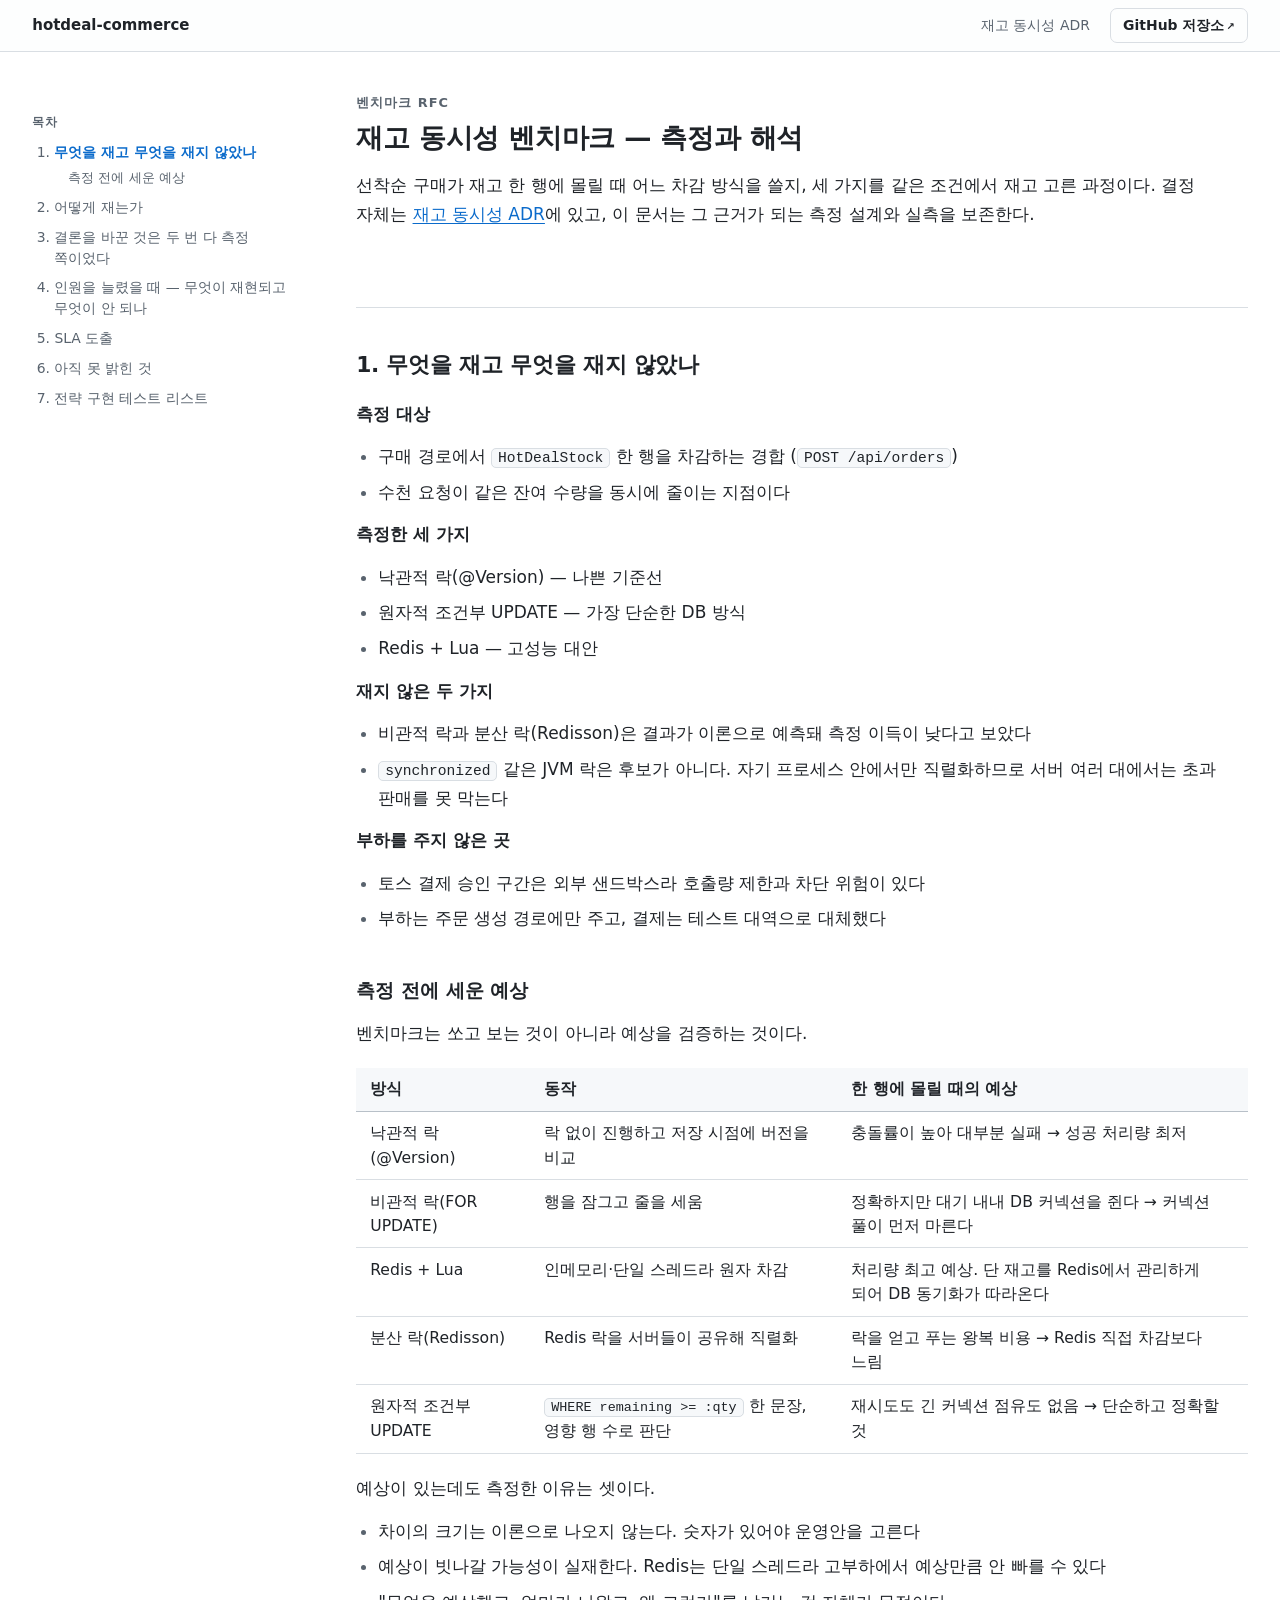
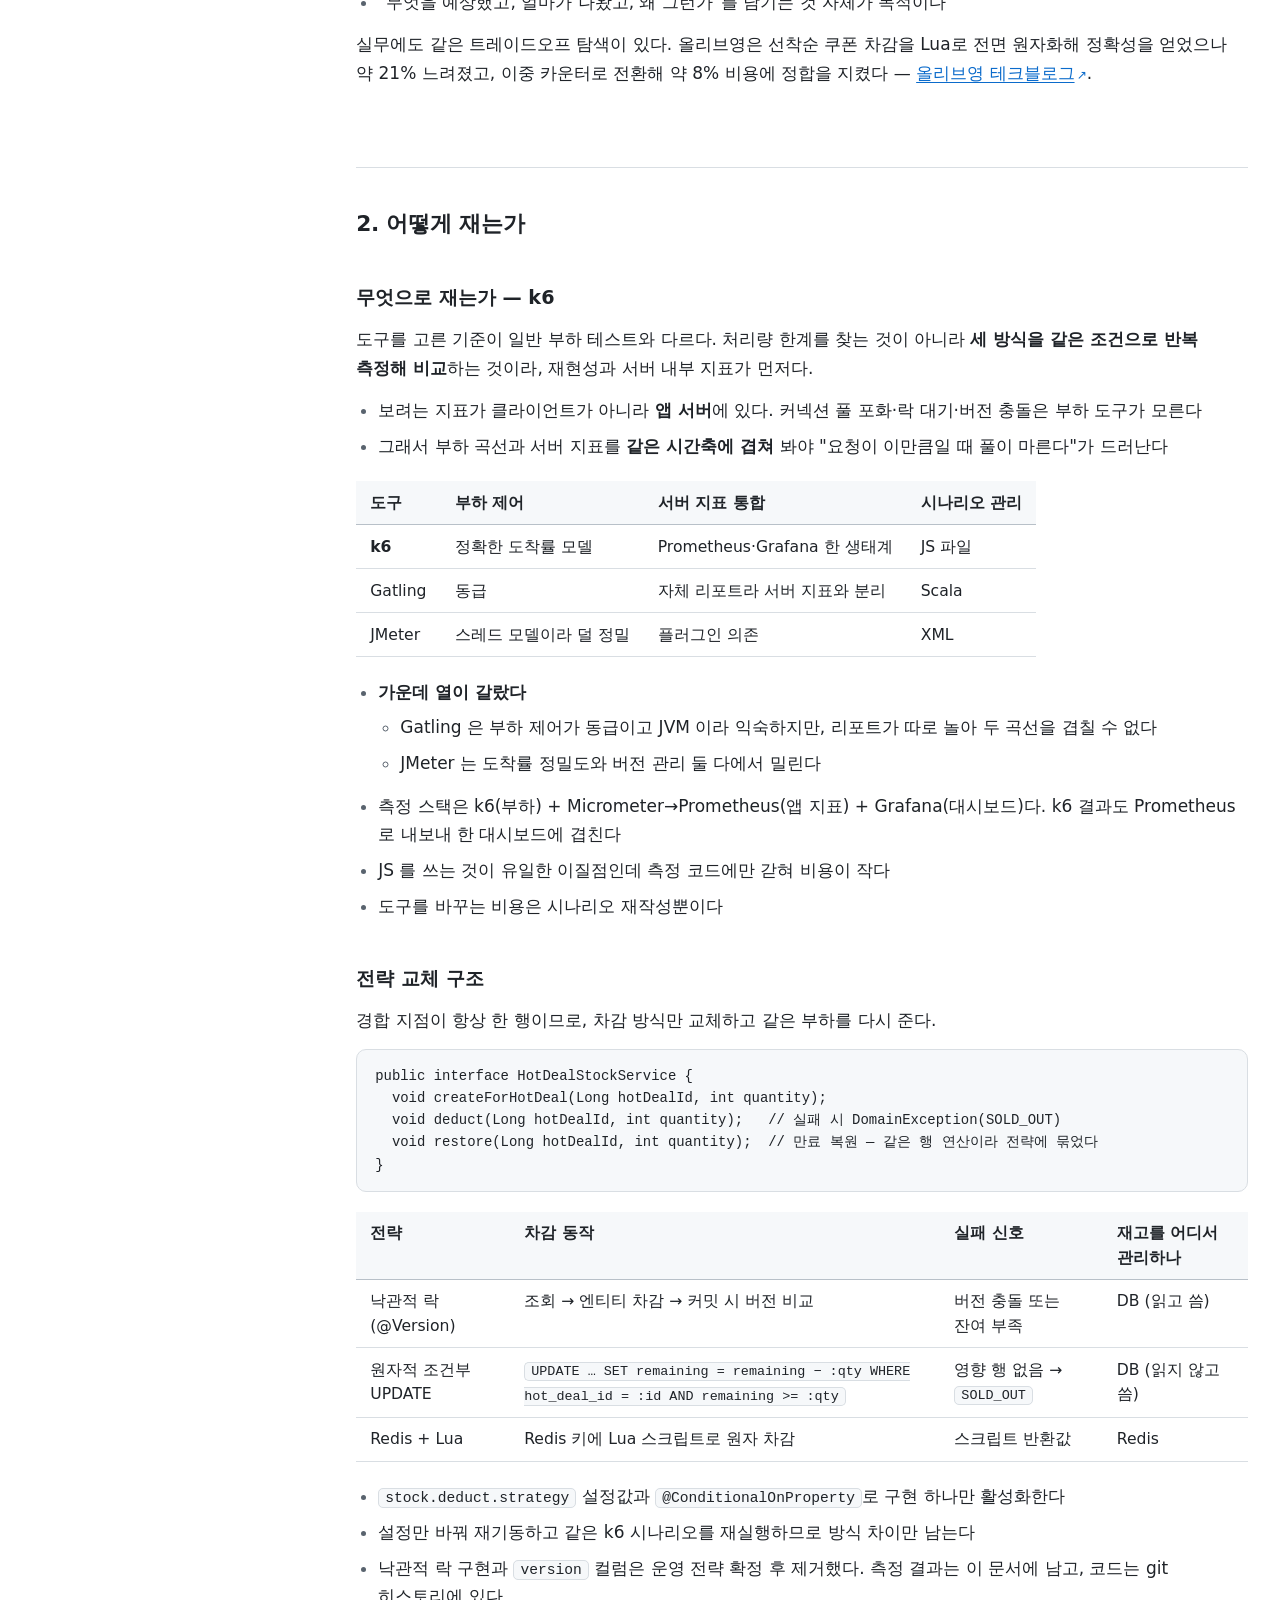
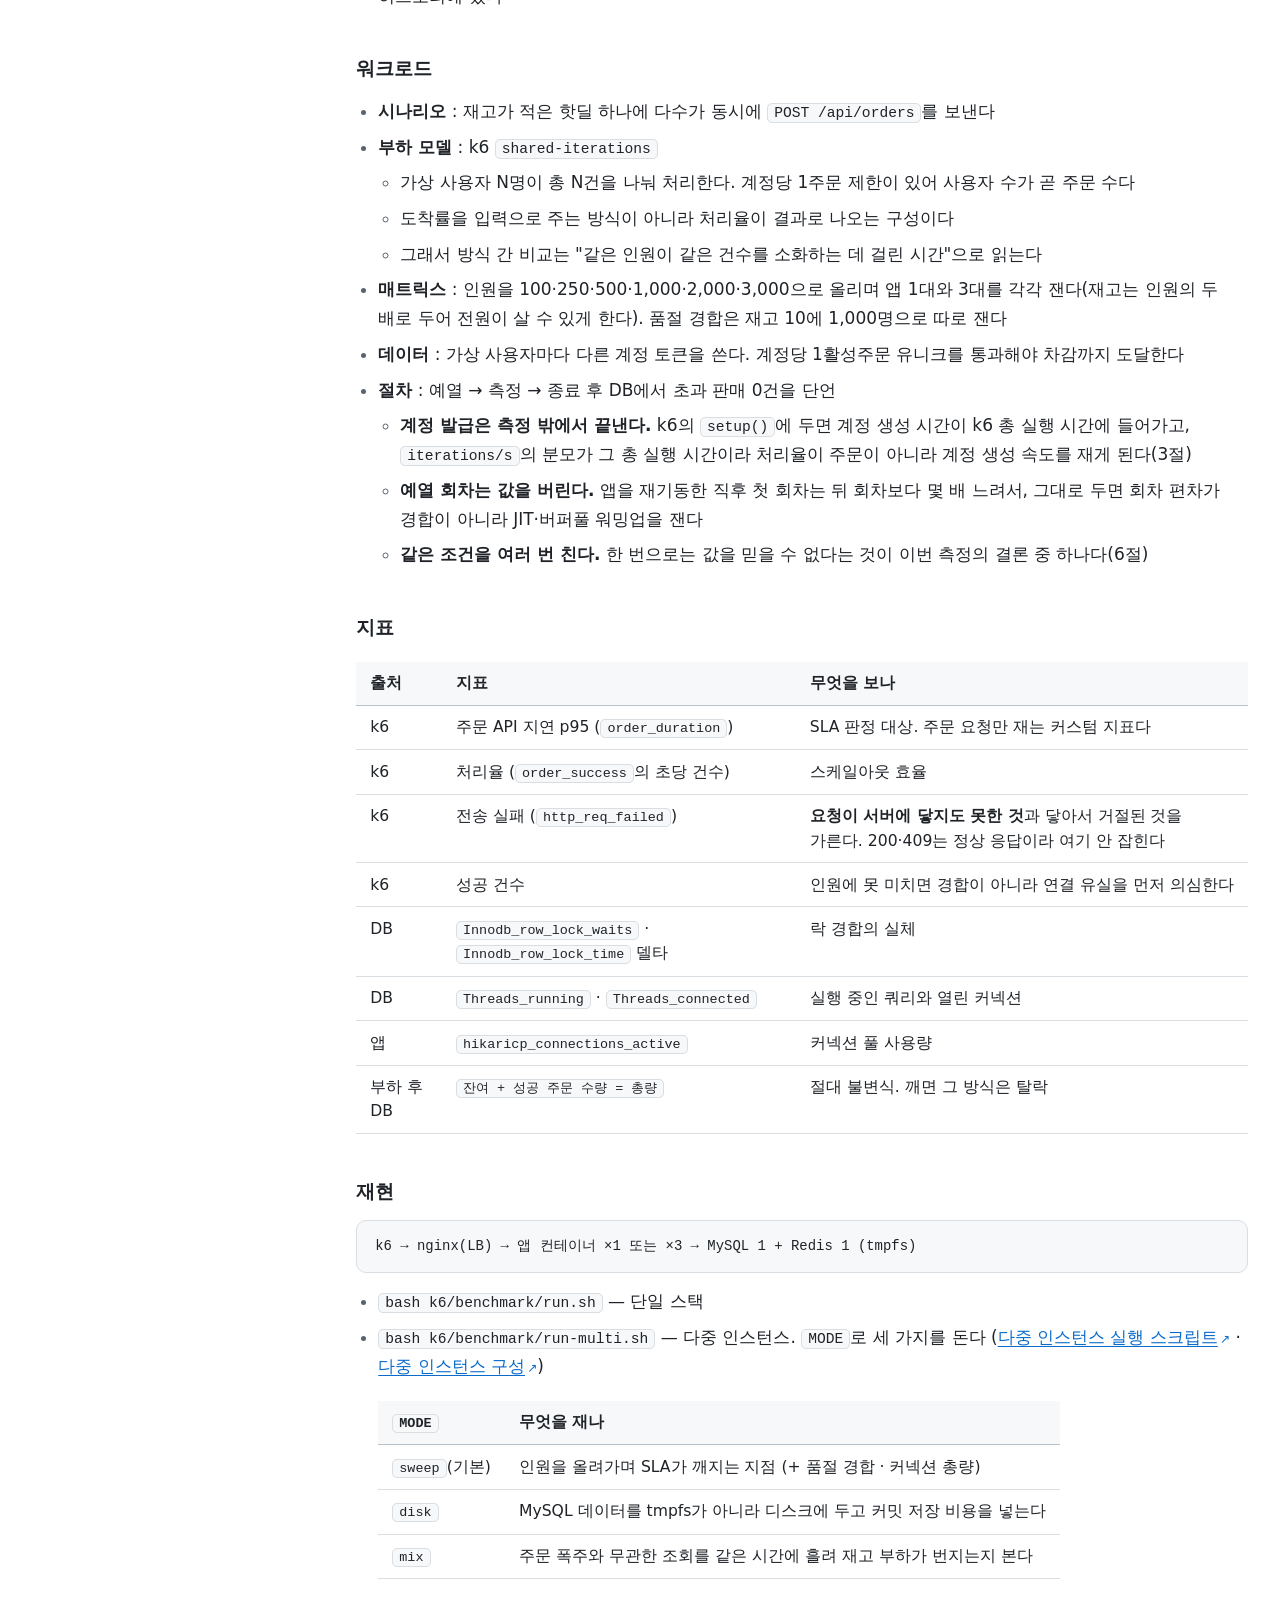
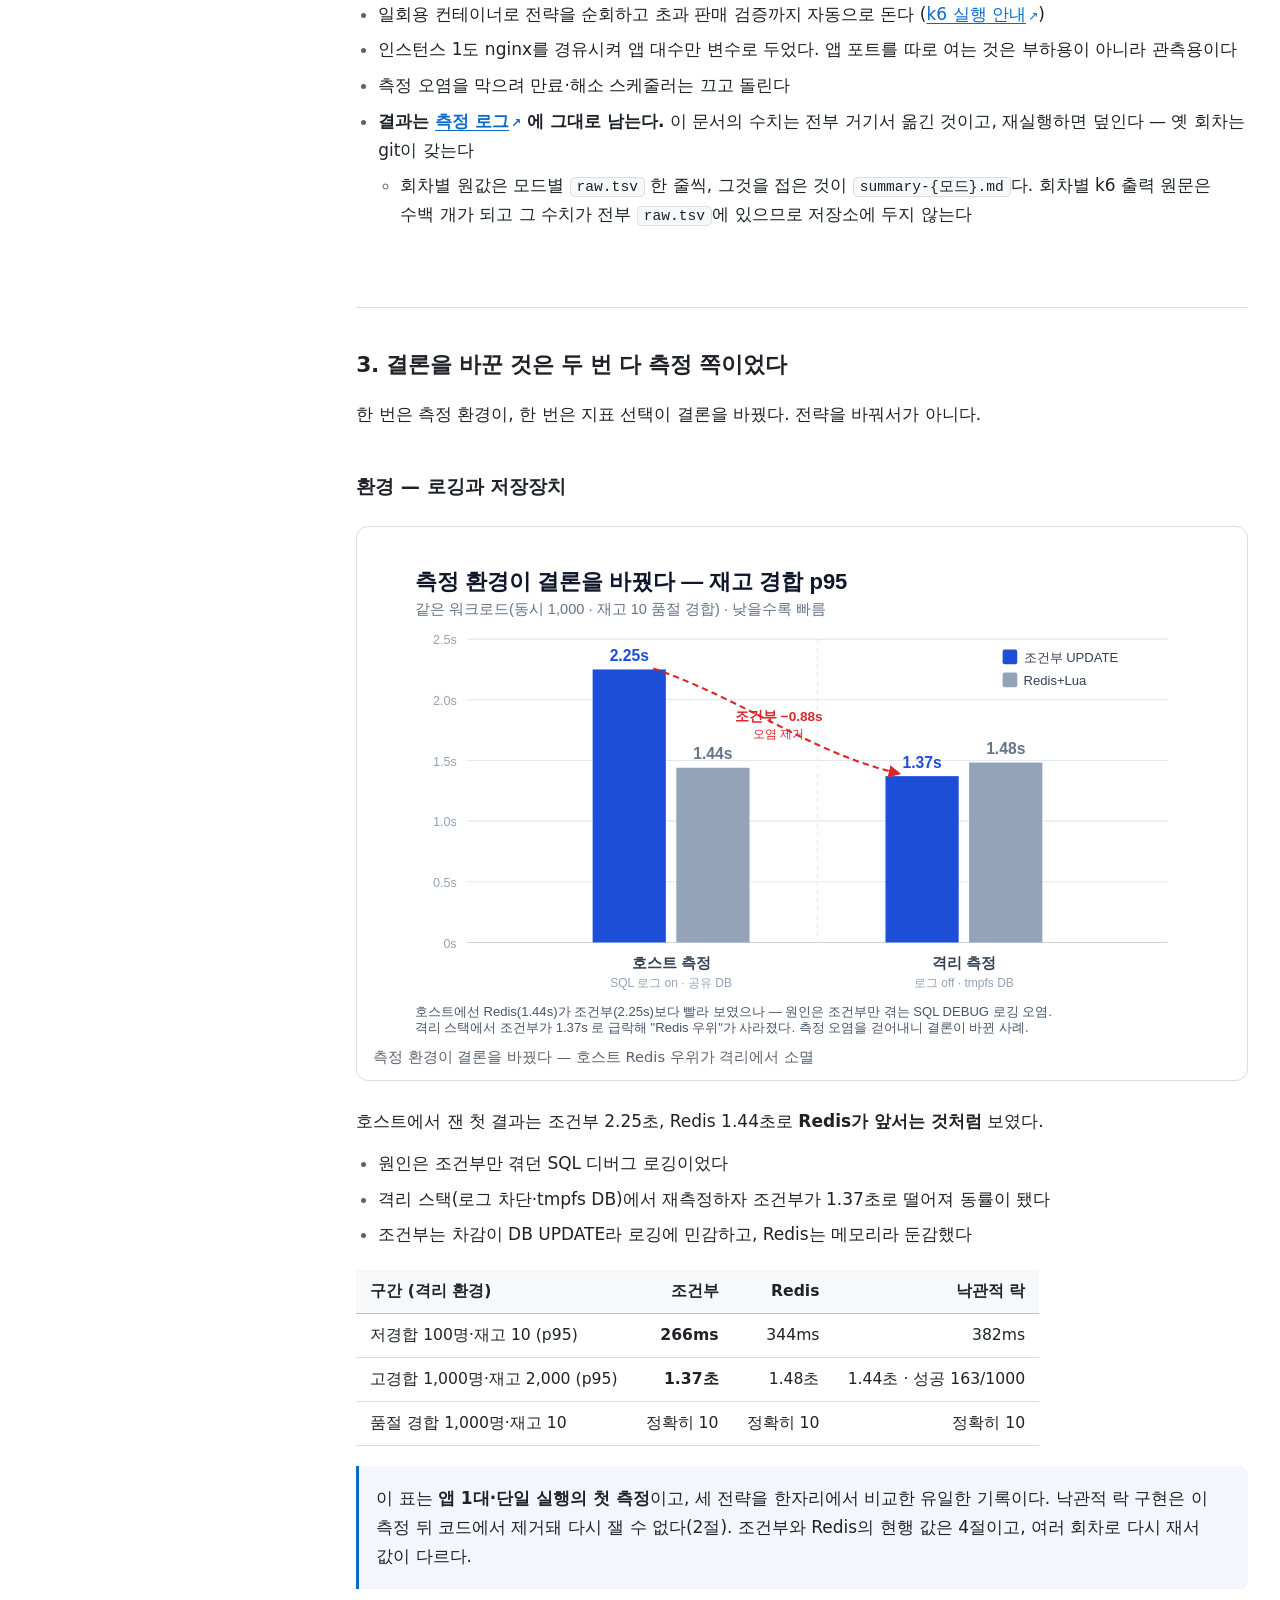
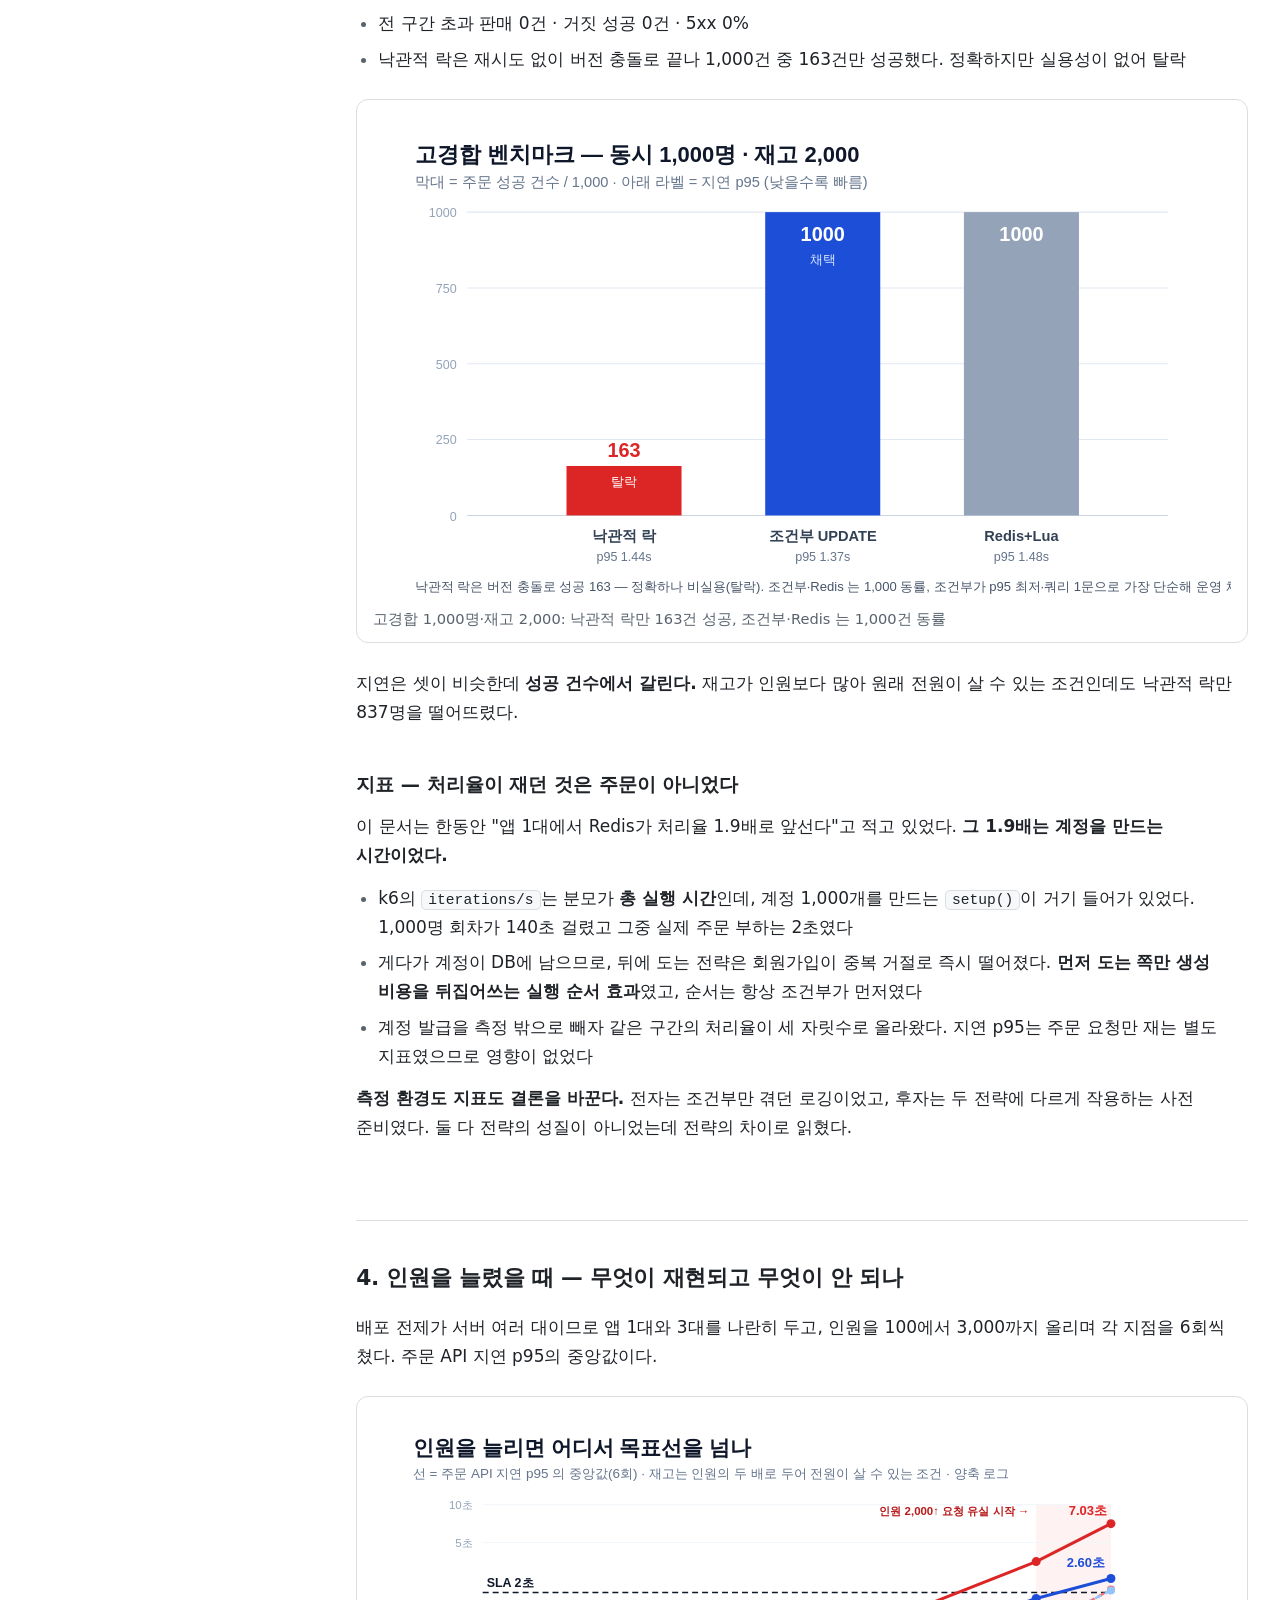
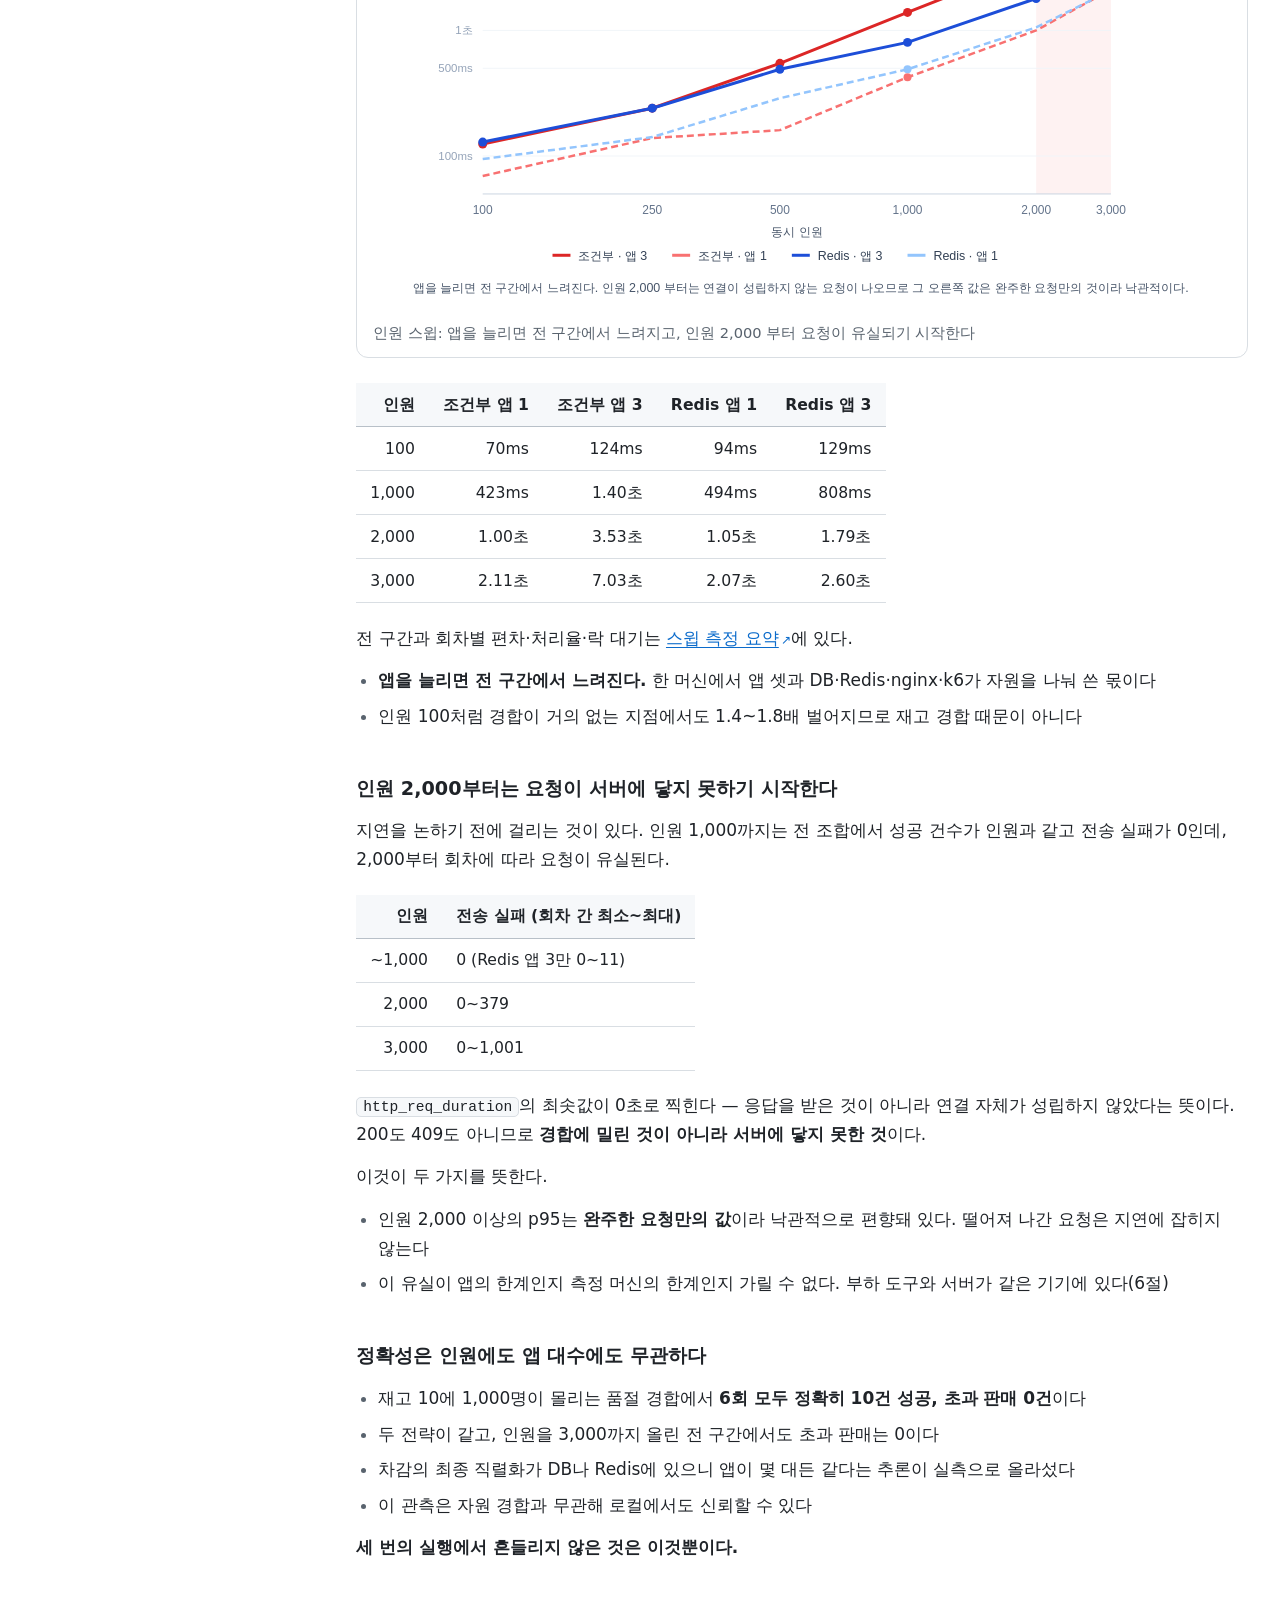
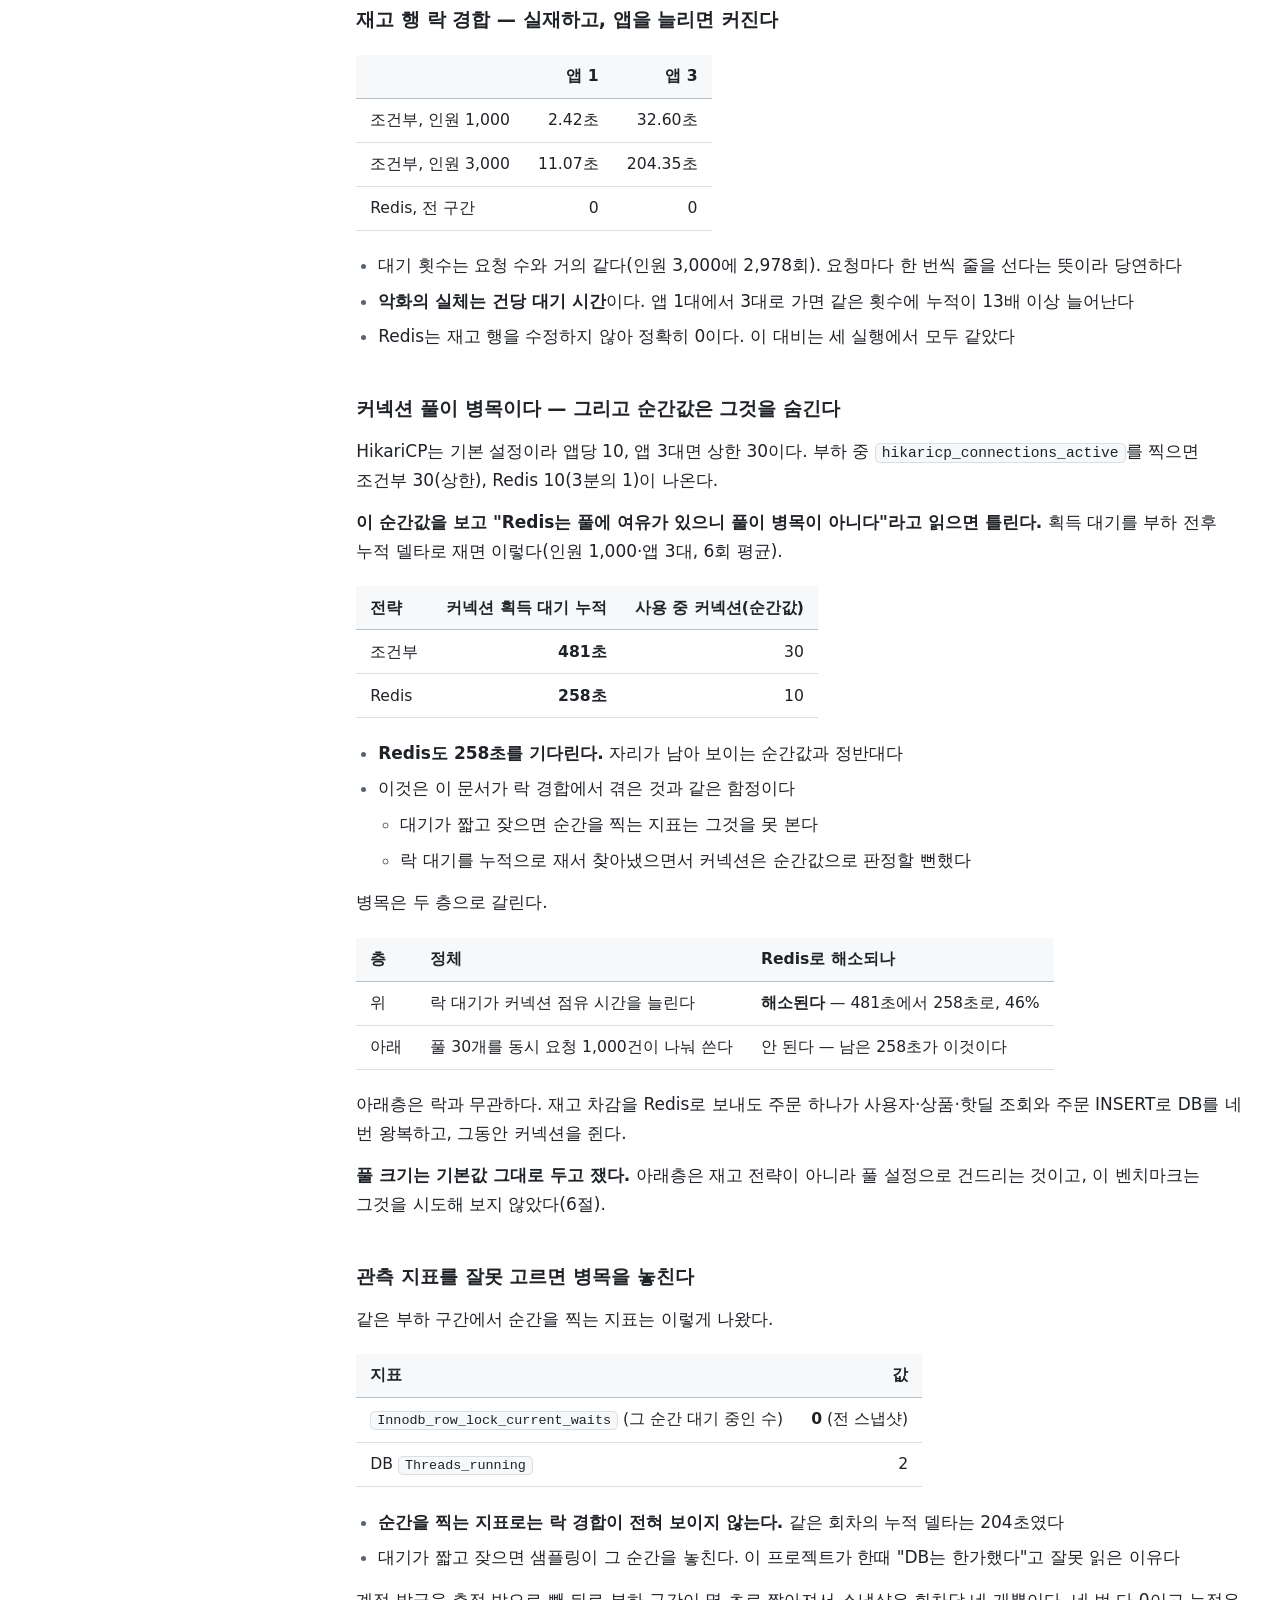
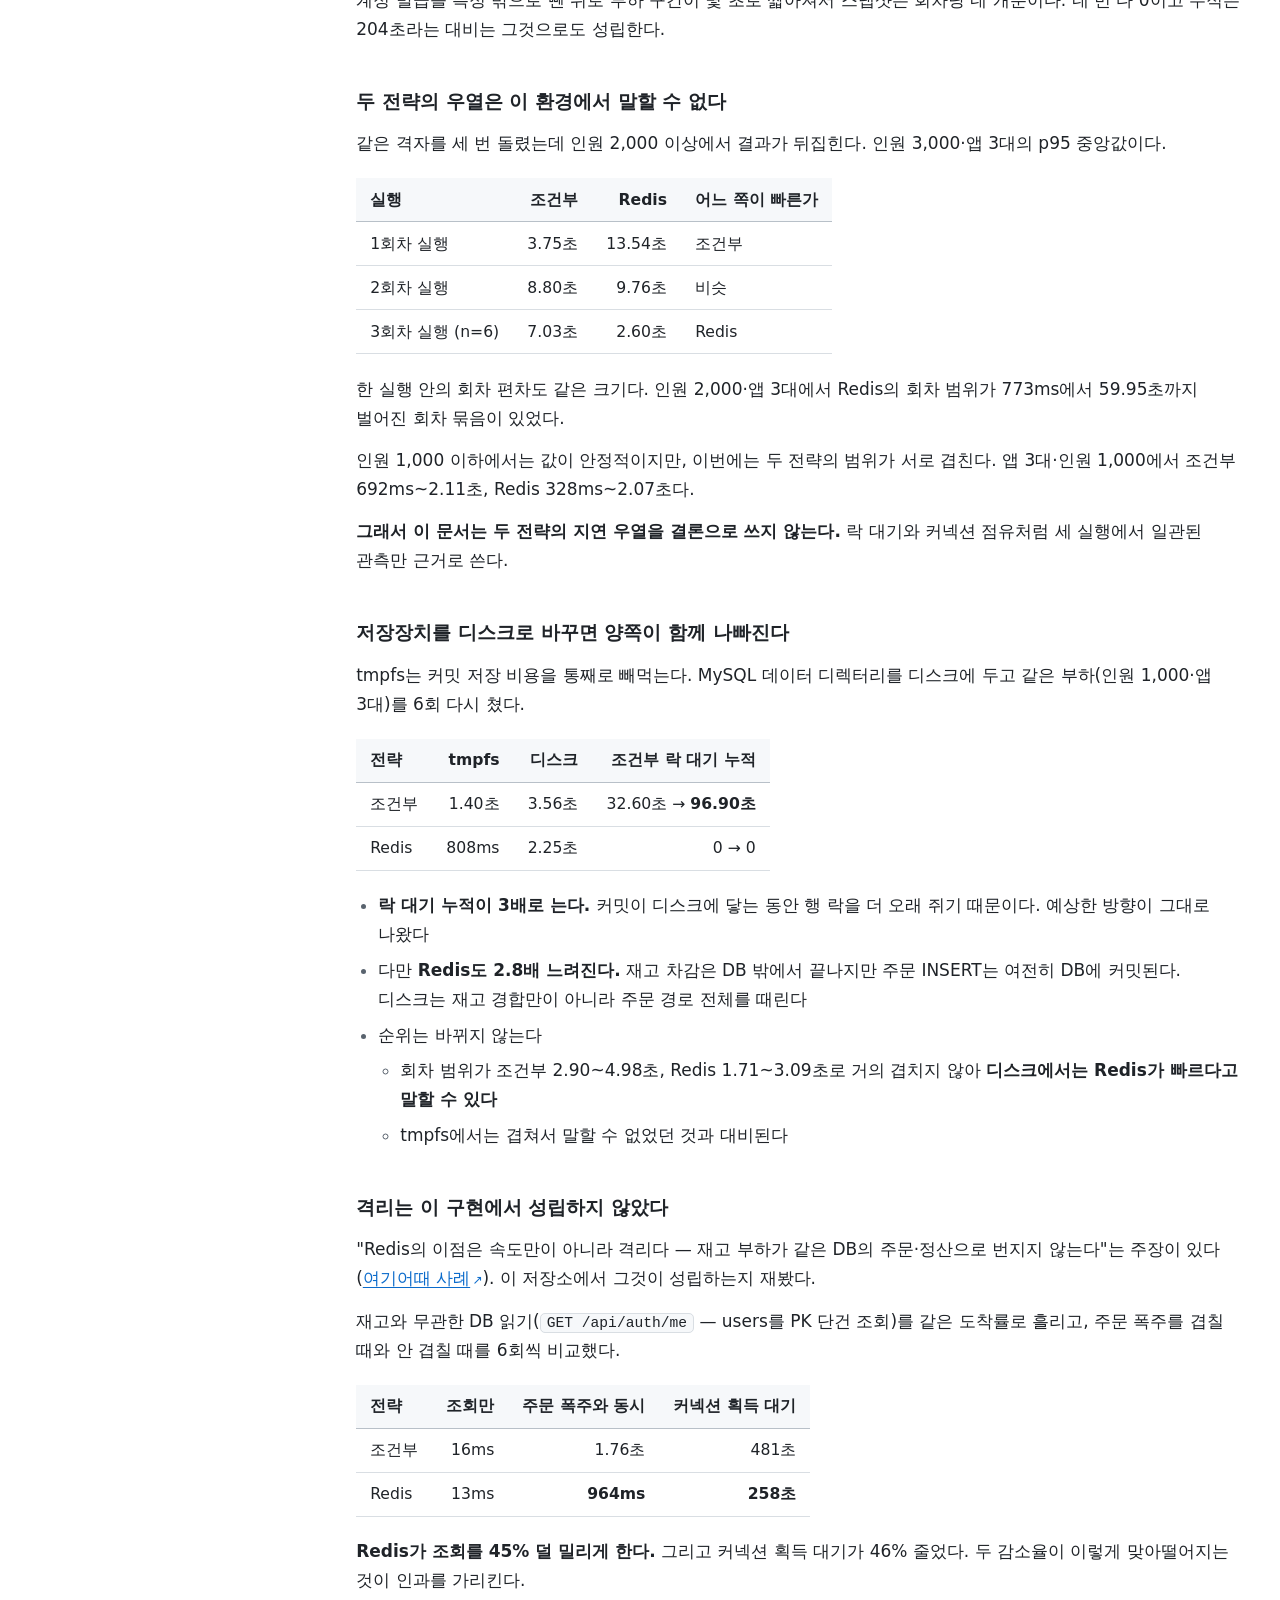
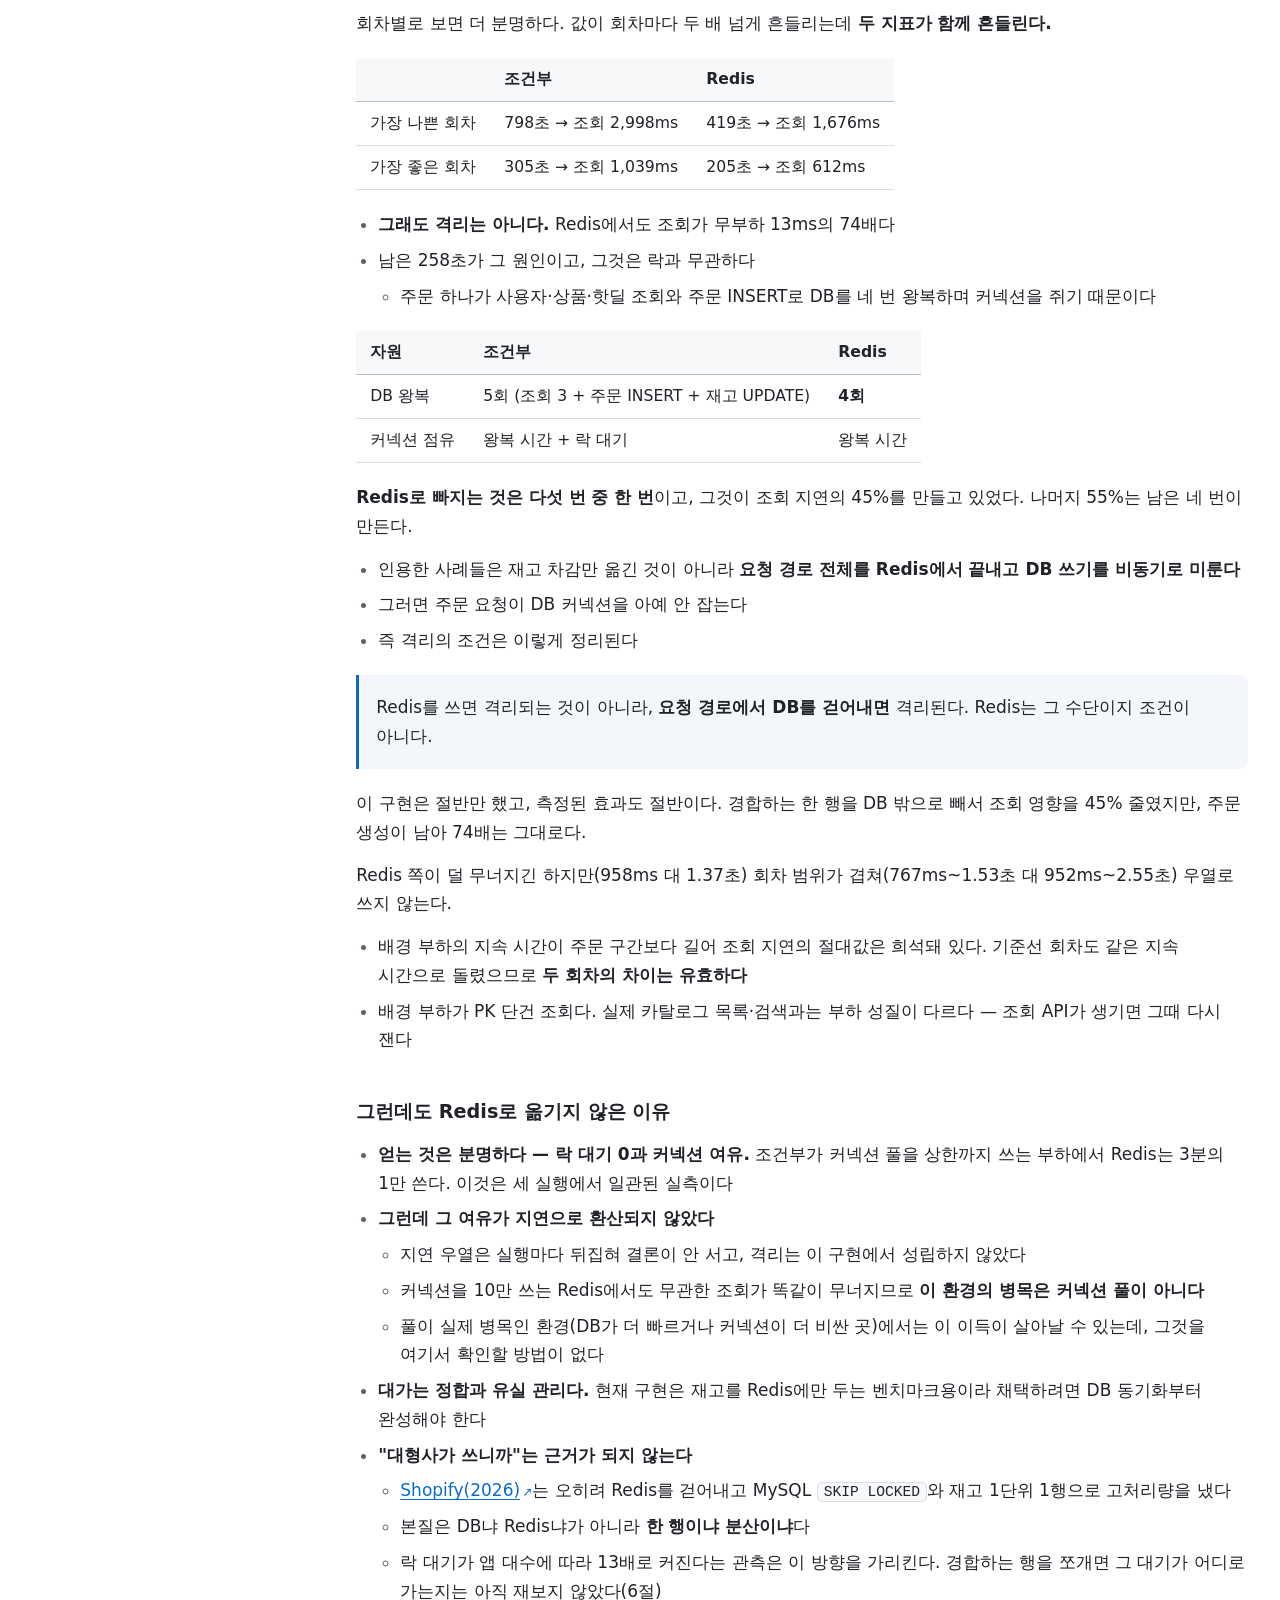
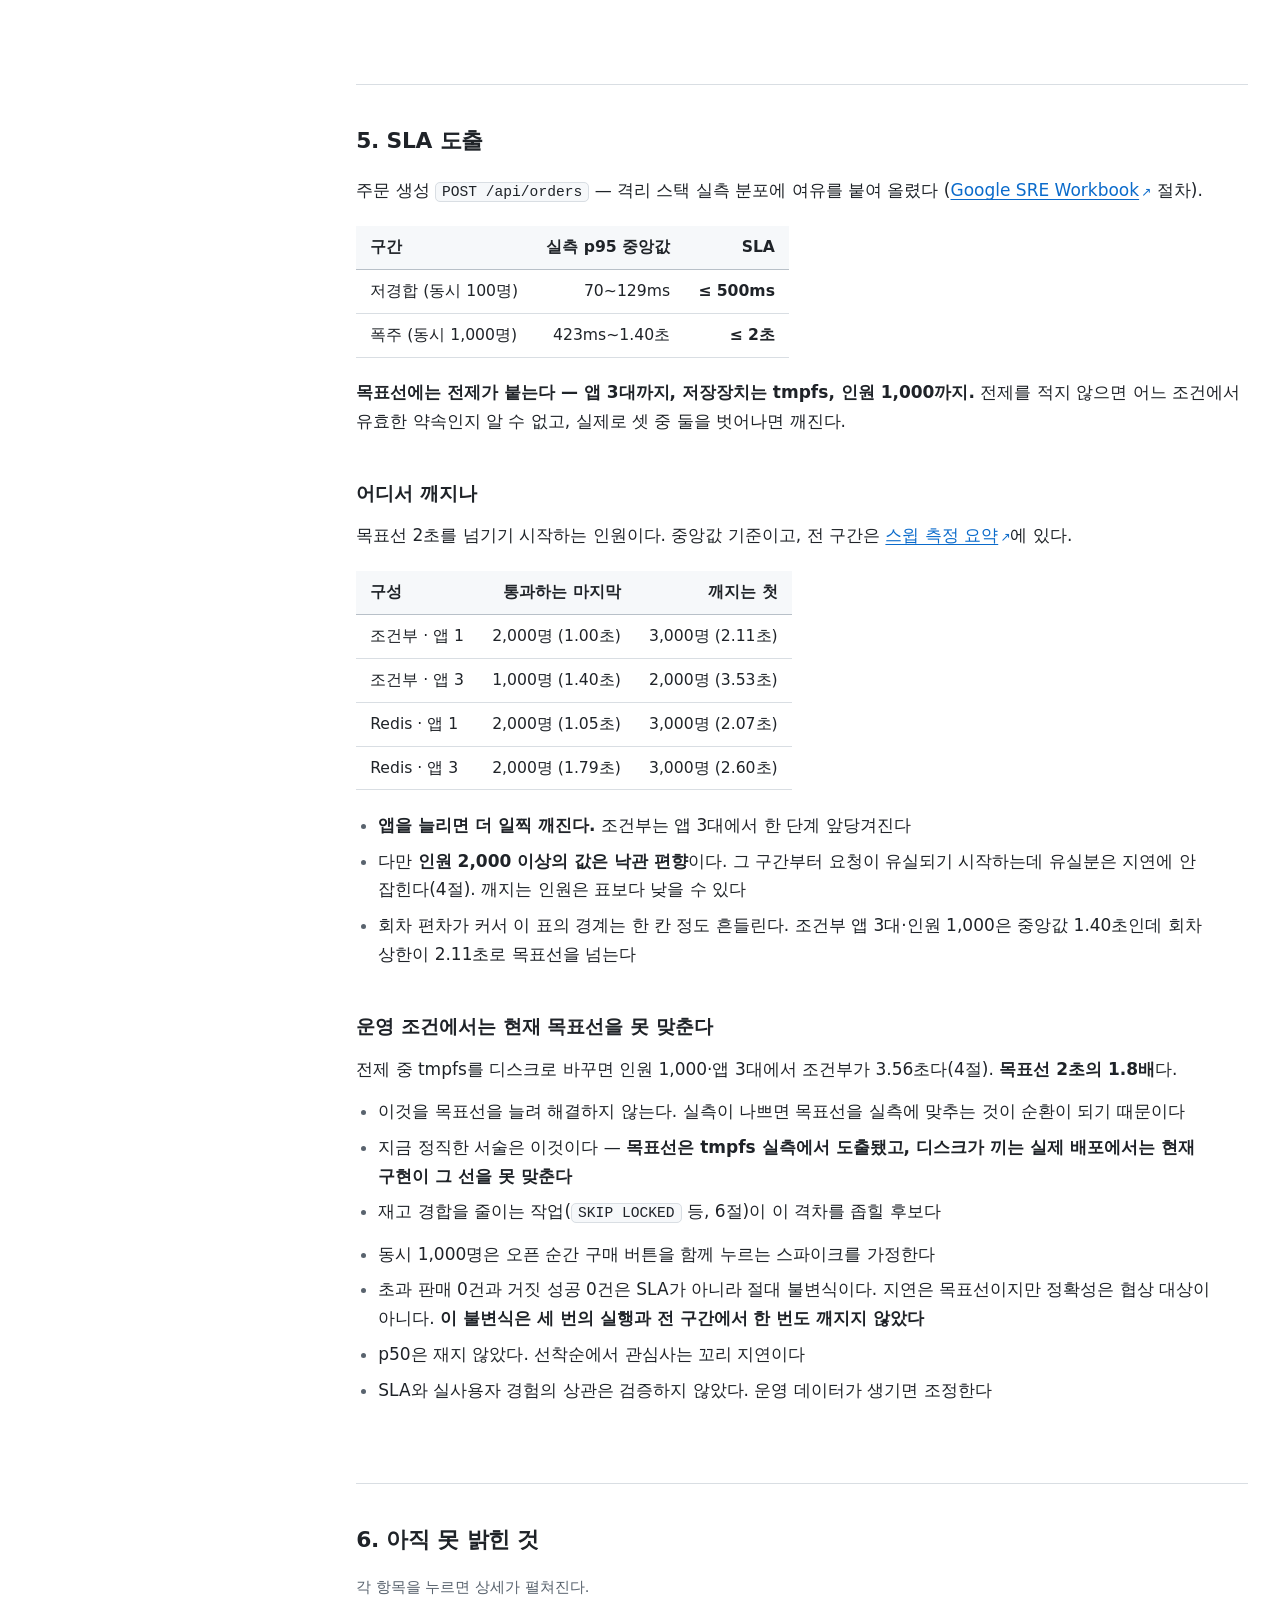
==== commit ba95af03: "[Docs] 문서 규칙을 HTML 기준으로 바꾸고 공통 CSS·스크립트를 docs/assets 로 추출 - CLAUDE.md 문서 절: Pages 주소·색인·링크 규약(#sec-N" ====
--- a/docs/rfc/concurrency-benchmark.html
+++ b/docs/rfc/concurrency-benchmark.html
@@ -7,293 +7,8 @@
 <meta name="description" content="선착순 재고 차감 3전략을 같은 조건에서 측정한 설계와 실측 기록 — hotdeal-commerce">
 <title>재고 동시성 벤치마크 — 측정과 해석 · hotdeal-commerce</title>
 <link rel="icon" href="data:image/svg+xml,%3Csvg xmlns='http://www.w3.org/2000/svg' viewBox='0 0 16 16'%3E%3Crect width='16' height='16' rx='3' fill='%230b6bcb'/%3E%3Cpath d='M4 12V7M8 12V4M12 12V9' stroke='white' stroke-width='2' stroke-linecap='round'/%3E%3C/svg%3E">
-<style>
-/* ─────────────────────────────────────────────────────────────
-   읽기 위한 값들 — 각 값의 근거 한 줄씩
-   · 활자: CSS px 의 물리 크기가 해상도마다 달라(FHD 24″ 17px ≈ 4.7mm,
-     QHD 27″ 17px ≈ 4.0mm) 고정 px 는 QHD·4K 에서 작아 보인다. 루트를
-     뷰포트 연동 clamp(17px, 8px + 0.47vw, 26px)으로 — 1920→17 · 2560→20
-     (FHD 와 물리 크기 동일) · 3840→26 상한
-   · 판형·본문 폭은 전부 rem — 루트가 커지면 같은 비율로 따라 커져
-     어느 해상도에서든 줄당 ≈ 41자를 유지한다. KRDS(정부 디자인시스템)
-     본문 40~60자 권장의 하단부. 줄이 길면 다음 줄 첫머리로 눈이 못
-     돌아온다(영문 45~75자, 이상 66자 연구와 같은 방향)
-   · 판형 90rem: FHD 여백 쪽당 ~195px, QHD ~380px — 남는 바깥 여백은
-     캔버스 톤(--canvas)으로 분리해 빈 공간이 아니라 틀로 읽히게 한다
-   · 행간 1.7 — WCAG 1.4.8 최소 1.5, 한글 권장 1.75(네모틀 글자라 라틴보다
-     빽빽해 보임) 사이. 표는 1.55(셀 안 짧은 텍스트는 행간 이득이 작다)
-   · 본문 대비 — 라이트 #1f2328/#fff ≈ 15:1(AAA), 다크는 순흑·순백을 피한다:
-     난시(인구 ~47%)에서 순흑 배경 흰 글자가 번져 보인다(halation)
-   · 표 — 숫자는 우측 정렬(자릿수 비교는 일의 자리부터) + 고정폭 숫자.
-     격자·줄무늬 대신 가는 가로선만(이 문서의 표는 전부 10행 이하라 소음이 된다)
-   · word-break: keep-all — 한글 어절 중간에서 줄을 자르지 않는다
-   ───────────────────────────────────────────────────────────── */
-:root {
-  --canvas: #eef1f4;           /* 판형 밖 배경 — 본문 면과 톤을 갈라 여백이 틀로 읽히게 */
-  --bg: #ffffff;
-  --bg-subtle: #f6f8fa;        /* 코드·표 머리행 — 본문과 1단계 차이만 */
-  --text: #1f2328;             /* 순흑 대신 근흑 — 대비 15:1로 AAA 충족 */
-  --muted: #59636e;            /* 보조 텍스트 — 5.8:1로 AA 충족 */
-  --link: #0b6bcb;             /* 5.1:1 AA — 밑줄과 병행해 색만으로 구분하지 않는다 */
-  --border: #d9dee3;
-  --border-strong: #b8c0c8;    /* 표 머리행 아래 — 본문 행 구분선보다 한 단계 진하게 */
-  --accent: #0b6bcb;
-  --quote-bg: #f3f7fb;
-  --measure: 41rem;            /* 줄당 ≈ 41자 — rem 이라 해상도별 활자와 함께 스케일 */
-  --wide: 66rem;               /* 표·차트·코드만 여기까지 — 본문 폭과 분리. 차트 SVG 도 함께 확대 */
-}
-@media (prefers-color-scheme: dark) {
-  :root {
-    --canvas: #0d1015;         /* 판형 밖 배경 — 본문 면보다 한 단계 어둡게 */
-    --bg: #14181f;             /* 순흑(#000) 대신 어두운 회색 — halation 완화 */
-    --bg-subtle: #1c222b;
-    --text: #d7dee6;           /* 순백 대신 — 12.6:1로 AAA는 유지 */
-    --muted: #9aa4b0;
-    --link: #58a6ff;
-    --border: #2f3742;
-    --border-strong: #46515e;
-    --accent: #58a6ff;
-    --quote-bg: #1a2029;
-  }
-}
-
-* { box-sizing: border-box; }
-html {
-  scroll-behavior: smooth;
-  /* 해상도 연동 루트 — 1920→17px · 2560→20px(FHD 와 물리 크기 동일) · 3840→26px 상한.
-     아래 크기가 전부 rem/em 이라 이 한 줄이 FHD·QHD·4K 반응형의 전부다 */
-  font-size: clamp(17px, 8px + 0.47vw, 26px);
-}
-body {
-  margin: 0;
-  background: var(--canvas);
-  color: var(--text);
-  font-family: "Pretendard Variable", Pretendard, -apple-system, BlinkMacSystemFont,
-    system-ui, "Apple SD Gothic Neo", "Segoe UI", "Malgun Gothic", "Noto Sans KR",
-    "Helvetica Neue", Arial, sans-serif;   /* 웹폰트 없이 OS별 한글 본문체 */
-  font-size: 1rem;             /* 루트 clamp 를 그대로 — 종속 크기는 전부 em/rem 이라 한 곳에서 스케일된다 */
-  line-height: 1.7;
-  word-break: keep-all;        /* 어절 단위 줄바꿈 */
-  overflow-wrap: break-word;   /* 긴 URL·식별자만 예외적으로 자른다 */
-  text-rendering: optimizeLegibility;
-}
-@media (max-width: 640px) { html { font-size: 16px; } }
-
-a { color: var(--link); text-decoration: underline; text-underline-offset: 3px; text-decoration-thickness: 1px; }
-a:hover { text-decoration-thickness: 2px; }
-strong { font-weight: 700; }
-
-/* 외부 링크는 ↗ 자동 표기 — 페이지를 떠나는 클릭을 미리 알 수 있게. 헤더 브랜드만 예외 */
-a[href^="http"]::after { content: "↗"; font-size: 0.72em; margin-left: 2px; display: inline-block; }
-.brand[href^="http"]::after { content: none; }
-
-/* 키보드 사용자용 스킵 링크 — 포커스될 때만 나타난다 */
-.skip { position: absolute; left: -9999px; z-index: 100; background: var(--bg); color: var(--link); padding: 10px 16px; border: 1px solid var(--border); border-radius: 8px; }
-.skip:focus { left: 12px; top: 12px; }
-
-/* 헤딩 호버 앵커(¶) — 절 단위 공유용. 스크립트가 단다 */
-.h-anchor { margin-left: 10px; font-weight: 400; font-size: 0.8em; text-decoration: none; opacity: 0; }
-h2:hover .h-anchor, h3:hover .h-anchor, .h-anchor:focus { opacity: 1; }
-
-code, pre {
-  font-family: ui-monospace, SFMono-Regular, Menlo, Consolas, "Liberation Mono", monospace;
-}
-code {
-  background: var(--bg-subtle);
-  border: 1px solid var(--border);
-  border-radius: 5px;
-  padding: 1px 6px;
-  font-size: 0.86em;
-}
-pre {
-  background: var(--bg-subtle);
-  border: 1px solid var(--border);
-  border-radius: 10px;
-  padding: 0.85rem 1.06rem;
-  overflow-x: auto;
-  max-width: var(--wide);
-  font-size: 0.82em;
-  line-height: 1.6;
-}
-pre code { background: none; border: none; padding: 0; font-size: 1em; }
-
-/* ── 상단 고정 헤더: GitHub Pages 는 저장소 밖 — 돌아갈 길을 항상 보이게 ── */
-.top {
-  position: sticky; top: 0; z-index: 10;
-  background: color-mix(in srgb, var(--bg) 88%, transparent);
-  backdrop-filter: blur(8px);
-  -webkit-backdrop-filter: blur(8px);
-  border-bottom: 1px solid var(--border);
-}
-.top-in {
-  max-width: 90rem; margin: 0 auto;
-  padding: 0 1.9rem;
-  height: 3rem;
-  display: flex; align-items: center; justify-content: space-between; gap: 1rem;
-}
-.brand { font-weight: 700; text-decoration: none; color: var(--text); font-size: 0.88rem; white-space: nowrap; }
-.top-nav { display: flex; align-items: center; gap: 1.2rem; font-size: 0.82rem; white-space: nowrap; }
-.top-nav a { text-decoration: none; color: var(--muted); }
-.top-nav a:hover { color: var(--link); text-decoration: underline; }
-.top-nav .gh {
-  color: var(--text); font-weight: 600;
-  border: 1px solid var(--border); border-radius: 7px; padding: 0.3rem 0.7rem;
-}
-.top-nav .gh:hover { border-color: var(--link); color: var(--link); text-decoration: none; }
-
-/* ── 레이아웃: 좌 목차(스캔 보조) + 본문. 와이드 화면의 남는 폭을 여기서 쓴다.
-   상한 90rem — 루트와 함께 스케일: FHD 1530px(여백 ~195px/쪽) · QHD 1800px(~380px/쪽).
-   판형 면(--bg)과 캔버스(--canvas)의 톤 차가 남는 여백을 틀로 읽히게 한다 ── */
-.wrap {
-  max-width: 90rem; margin: 0 auto;
-  padding: 0 1.9rem 3.75rem;
-  display: grid;
-  grid-template-columns: 15.3rem minmax(0, 1fr);
-  gap: 3.75rem;
-  background: var(--bg);
-}
-.side { position: sticky; top: 4.25rem; align-self: start; max-height: calc(100vh - 5.5rem); overflow: auto; padding-top: 2.35rem; }
-.toc summary { display: none; }        /* 데스크톱: 항상 펼침 — 접이 UI 불필요 */
-.toc ol { margin: 0; padding-left: 1.3rem; font-size: 0.82rem; line-height: 1.5; color: var(--muted); }
-.toc li { margin: 0.53rem 0; }
-.toc a { color: var(--muted); text-decoration: none; }
-.toc a:hover { color: var(--link); text-decoration: underline; }
-.toc-title { font-size: 0.7rem; font-weight: 700; letter-spacing: 0.06em; color: var(--muted); margin: 0 0 0.6rem; }
-/* 현재 위치(scroll-spy) — 활성 절만 파란색, 그 절의 h3 하위 목록만 펼친다.
-   하위 목록·활성 표시는 스크립트가 만든다 — 스크립트가 죽으면 h2 7개 목차(무해)로 남는다 */
-.toc a.active { color: var(--link); font-weight: 600; }
-.toc li > ol { display: none; margin: 0.3rem 0 0.12rem; padding-left: 0.82rem; font-size: 0.76rem; }
-.toc li.active > ol { display: block; }
-.toc li > ol li { list-style: none; margin: 0.24rem 0; }
-.toc li > ol a { display: block; max-width: 12.4rem; white-space: nowrap; overflow: hidden; text-overflow: ellipsis; }
-
-.doc { max-width: var(--wide); padding-top: 2.35rem; }
-/* 문단·리스트는 본문 폭, 표·그림·코드는 광폭 — "본문을 넓히는" 대신 남는 폭을 데이터에 배분 */
-.doc p, .doc ul, .doc ol, .doc blockquote, .doc h1, .doc h3 { max-width: var(--measure); }
-
-.eyebrow { font-size: 0.76rem; font-weight: 700; letter-spacing: 0.08em; color: var(--muted); margin: 0 0 0.5em; }
-h1 { font-size: 1.6em; line-height: 1.35; margin: 0 0 14px; letter-spacing: -0.01em; }
-.lede { margin: 0 0 8px; }             /* 문서 핵심 두 문장 — 보조색으로 눌러 두지 않는다 */
-
-/* 절 사이 > 절 내부 — 여백의 위계가 章 경계를 만든다 (훑는 독자의 단위는 절).
-   장 구분선은 광폭까지 — 절 경계가 컬럼 전체를 한 면으로 묶는다 */
-h2 {
-  font-size: 1.28em; line-height: 1.4; letter-spacing: -0.01em;
-  margin: 3.6em 0 0.9em; padding-top: 1.9em;
-  border-top: 1px solid var(--border);
-  max-width: var(--wide);
-}
-/* h3 는 본문 볼드(19px)와 2.5px 이상 격차 — 층위가 눌리지 않게 */
-h3 { font-size: 1.13em; line-height: 1.45; margin: 2.3em 0 0.65em; }
-h2[id], h3[id] { scroll-margin-top: 4.5rem; }  /* 고정 헤더 아래로 앵커가 숨지 않게 */
-
-p { margin: 0.8em 0; }
-ul, ol { margin: 0.8em 0; padding-left: 1.3em; }
-li { margin: 0.4em 0; }
-li > ul, li > ol { margin: 0.4em 0; }
-li::marker { color: var(--muted); }
-
-blockquote {
-  margin: 1.2em 0;
-  padding: 0.7em 1em;
-  border-left: 3px solid var(--accent);
-  border-radius: 0 8px 8px 0;
-  background: var(--quote-bg);
-}
-blockquote p { margin: 6px 0; }
-
-hr { border: none; border-top: 1px solid var(--border); margin: 40px 0; }
-
-/* ── 표: 가는 가로선만, 머리행 구분은 배경+진한 선. 숫자열은 .n(우측 정렬) ── */
-.tw { overflow-x: auto; margin: 1.2rem 0; max-width: var(--wide); }
-table {
-  border-collapse: collapse;
-  font-size: 0.92em;
-  line-height: 1.55;
-  font-variant-numeric: tabular-nums;  /* 고정폭 숫자 — 열 안에서 자릿수가 맞물린다 */
-}
-th, td { padding: 0.6em 0.9em; text-align: left; vertical-align: top; }
-thead th { background: var(--bg-subtle); font-weight: 600; border-bottom: 1.5px solid var(--border-strong); }
-tbody td { border-bottom: 1px solid var(--border); }
-.n { text-align: right; }              /* 숫자 비교는 일의 자리부터 — 우측 정렬 */
-.c { text-align: center; }
-
-/* ── 차트: 원본 SVG 를 그대로 인라인. 다크에서는 명도만 뒤집고 색상은 유지 ── */
-figure {
-  margin: 1.5rem 0; padding: 1.06rem 0.94rem 0.7rem;
-  border: 1px solid var(--border); border-radius: 12px;
-  max-width: var(--wide);
-}
-figure svg { display: block; width: 100%; height: auto; border-radius: 6px; }
-figcaption { font-size: 0.86em; color: var(--muted); margin-top: 0.6em; line-height: 1.55; }
-@media (prefers-color-scheme: dark) {
-  /* SVG 내부가 흰 배경 전제 — invert 로 명도 반전, hue-rotate 180°로 색상 복원.
-     0.92: 순백→#141414 로 페이지 배경과 잇고, 반전 후에도 순백 글자를 피한다.
-     figure 배경도 #141414 로 맞춰 반전된 SVG 와 이중 톤이 생기지 않게 */
-  figure { background: #141414; }
-  figure svg { filter: invert(0.92) hue-rotate(180deg); }
-}
-
-/* ── 6절 접이식: 긴 목록은 제목만 먼저 — 훑는 독자는 제목 층위만 읽는다(layer-cake) ── */
-.acc { border: 1px solid var(--border); border-radius: 10px; margin: 0.7rem 0; max-width: var(--wide); }
-.acc summary {
-  cursor: pointer; padding: 0.76rem 0.94rem 0.76rem 2.35rem;
-  font-weight: 650; line-height: 1.5;
-  list-style: none; position: relative;
-  border-radius: 10px;
-}
-.acc summary::-webkit-details-marker { display: none; }
-.acc summary::before {
-  content: ""; position: absolute; left: 1rem; top: 50%; margin-top: -6px;
-  width: 8px; height: 8px;
-  border-right: 2px solid var(--muted); border-bottom: 2px solid var(--muted);
-  transform: rotate(-45deg); transform-origin: center; transition: transform 0.15s;
-}
-.acc[open] summary::before { transform: rotate(45deg); }
-.acc summary:hover { background: var(--bg-subtle); }
-.acc[open] summary { border-bottom: 1px solid var(--border); border-radius: 10px 10px 0 0; }
-.acc-body { padding: 0.24rem 1.06rem 0.82rem 2.35rem; }
-.acc-body > p:first-child { margin-top: 10px; }
-.hint { font-size: 0.86em; color: var(--muted); }
-
-footer.doc-foot {
-  margin-top: 4.25rem; padding-top: 1.2rem;
-  border-top: 1px solid var(--border);
-  font-size: 0.88em; color: var(--muted);
-  max-width: var(--wide);
-}
-
-/* ── 좁은 화면: 목차는 접이식으로 본문 위에, 표는 자체 가로 스크롤 ── */
-@media (max-width: 979px) {
-  /* minmax(0,·): 1fr 의 자동 최소 크기가 표의 최소 내용 폭까지 벌어지는 것을 차단 */
-  .wrap { grid-template-columns: minmax(0, 1fr); gap: 0; padding: 0 18px 48px; }
-  .side { position: static; max-height: none; padding-top: 24px; overflow: visible; }
-  .toc-title { display: none; }
-  .toc { border: 1px solid var(--border); border-radius: 10px; }
-  .toc summary { display: block; cursor: pointer; padding: 11px 16px; font-weight: 650; font-size: 15px; }
-  .toc summary::after { content: "▸"; float: right; color: var(--muted); }
-  .toc[open] summary::after { content: "▾"; }
-  .toc ol { padding: 0 22px 12px 38px; }
-  .doc { padding-top: 28px; }
-  .top-in { padding: 0 18px; }
-  .top-nav { gap: 12px; }
-}
-@media (max-width: 480px) {
-  /* 375px 에서 브랜드+링크 2개가 넘친다 — 문서 링크는 머리말·푸터에도 있어 헤더에서만 숨긴다 */
-  .top-nav .doc-link { display: none; }
-}
-
-/* ── 인쇄: 화면 전용 요소 제거, 접힌 항목은 스크립트가 펼친다 ── */
-@media print {
-  .top, .side { display: none; }
-  .wrap { display: block; max-width: none; padding: 0; }
-  .doc { max-width: none; }
-  body { font-size: 11pt; }
-  figure, .tw, blockquote, .acc { break-inside: avoid; }
-  figure svg { filter: none; }
-  a { color: inherit; }
-}
-</style>
+<link rel="stylesheet" href="../assets/style.css">
+<script src="../assets/doc.js" defer></script>
 </head>
 <body>
 
@@ -328,10 +43,6 @@
     </details>
   </nav>
 </aside>
-<script>
-/* 좁은 화면: 목차가 제목을 밀어내지 않게 접힌 채로 시작 (데스크톱은 항상 펼침) */
-if (matchMedia('(max-width: 979px)').matches) document.querySelector('.toc').open = false;
-</script>
 
 <main class="doc" id="content">
 
@@ -415,7 +126,14 @@
 </table>
 </div>
 
-<p><strong>가운데 열이 갈랐다.</strong> Gatling 은 부하 제어가 동급이고 JVM 이라 익숙하지만, 리포트가 따로 놀아 두 곡선을 겹칠 수 없다. JMeter 는 도착률 정밀도와 버전 관리 둘 다에서 밀린다.</p>
+<ul>
+  <li><strong>가운데 열이 갈랐다</strong>
+    <ul>
+      <li>Gatling 은 부하 제어가 동급이고 JVM 이라 익숙하지만, 리포트가 따로 놀아 두 곡선을 겹칠 수 없다</li>
+      <li>JMeter 는 도착률 정밀도와 버전 관리 둘 다에서 밀린다</li>
+    </ul>
+  </li>
+</ul>
 
 <ul>
   <li>측정 스택은 k6(부하) + Micrometer→Prometheus(앱 지표) + Grafana(대시보드)다. k6 결과도 Prometheus 로 내보내 한 대시보드에 겹친다</li>
@@ -744,7 +462,10 @@
 
 <p>전 구간과 회차별 편차·처리율·락 대기는 <a href="https://github.com/Ting97ok/hotdeal-commerce/blob/main/k6/benchmark/results/summary-sweep.md">스윕 측정 요약</a>에 있다.</p>
 
-<p><strong>앱을 늘리면 전 구간에서 느려진다.</strong> 한 머신에서 앱 셋과 DB·Redis·nginx·k6가 자원을 나눠 쓴 몫이다. 인원 100처럼 경합이 거의 없는 지점에서도 1.4~1.8배 벌어지므로 재고 경합 때문이 아니다.</p>
+<ul>
+  <li><strong>앱을 늘리면 전 구간에서 느려진다.</strong> 한 머신에서 앱 셋과 DB·Redis·nginx·k6가 자원을 나눠 쓴 몫이다</li>
+  <li>인원 100처럼 경합이 거의 없는 지점에서도 1.4~1.8배 벌어지므로 재고 경합 때문이 아니다</li>
+</ul>
 
 <h3>인원 2,000부터는 요청이 서버에 닿지 못하기 시작한다</h3>
 
@@ -772,7 +493,12 @@
 
 <h3>정확성은 인원에도 앱 대수에도 무관하다</h3>
 
-<p>재고 10에 1,000명이 몰리는 품절 경합에서 <strong>6회 모두 정확히 10건 성공, 초과 판매 0건</strong>이다. 두 전략이 같고, 인원을 3,000까지 올린 전 구간에서도 초과 판매는 0이다. 차감의 최종 직렬화가 DB나 Redis에 있으니 앱이 몇 대든 같다는 추론이 실측으로 올라섰고, 이 관측은 자원 경합과 무관해 로컬에서도 신뢰할 수 있다.</p>
+<ul>
+  <li>재고 10에 1,000명이 몰리는 품절 경합에서 <strong>6회 모두 정확히 10건 성공, 초과 판매 0건</strong>이다</li>
+  <li>두 전략이 같고, 인원을 3,000까지 올린 전 구간에서도 초과 판매는 0이다</li>
+  <li>차감의 최종 직렬화가 DB나 Redis에 있으니 앱이 몇 대든 같다는 추론이 실측으로 올라섰다</li>
+  <li>이 관측은 자원 경합과 무관해 로컬에서도 신뢰할 수 있다</li>
+</ul>
 
 <p><strong>세 번의 실행에서 흔들리지 않은 것은 이것뿐이다.</strong></p>
 
@@ -811,7 +537,15 @@
 </table>
 </div>
 
-<p><strong>Redis도 258초를 기다린다.</strong> 자리가 남아 보이는 순간값과 정반대다. 이것은 이 문서가 락 경합에서 겪은 것과 같은 함정이다 — 대기가 짧고 잦으면 순간을 찍는 지표는 그것을 못 본다. 락 대기를 누적으로 재서 찾아냈으면서 커넥션은 순간값으로 판정할 뻔했다.</p>
+<ul>
+  <li><strong>Redis도 258초를 기다린다.</strong> 자리가 남아 보이는 순간값과 정반대다</li>
+  <li>이것은 이 문서가 락 경합에서 겪은 것과 같은 함정이다
+    <ul>
+      <li>대기가 짧고 잦으면 순간을 찍는 지표는 그것을 못 본다</li>
+      <li>락 대기를 누적으로 재서 찾아냈으면서 커넥션은 순간값으로 판정할 뻔했다</li>
+    </ul>
+  </li>
+</ul>
 
 <p>병목은 두 층으로 갈린다.</p>
 
@@ -843,7 +577,10 @@
 </table>
 </div>
 
-<p><strong>순간을 찍는 지표로는 락 경합이 전혀 보이지 않는다.</strong> 같은 회차의 누적 델타는 204초였다. 대기가 짧고 잦으면 샘플링이 그 순간을 놓친다 — 이 프로젝트가 한때 "DB는 한가했다"고 잘못 읽은 이유다.</p>
+<ul>
+  <li><strong>순간을 찍는 지표로는 락 경합이 전혀 보이지 않는다.</strong> 같은 회차의 누적 델타는 204초였다</li>
+  <li>대기가 짧고 잦으면 샘플링이 그 순간을 놓친다. 이 프로젝트가 한때 "DB는 한가했다"고 잘못 읽은 이유다</li>
+</ul>
 
 <p>계정 발급을 측정 밖으로 뺀 뒤로 부하 구간이 몇 초로 짧아져서 스냅샷은 회차당 네 개뿐이다. 네 번 다 0이고 누적은 204초라는 대비는 그것으로도 성립한다.</p>
 
@@ -885,7 +622,12 @@
 <ul>
   <li><strong>락 대기 누적이 3배로 는다.</strong> 커밋이 디스크에 닿는 동안 행 락을 더 오래 쥐기 때문이다. 예상한 방향이 그대로 나왔다</li>
   <li>다만 <strong>Redis도 2.8배 느려진다.</strong> 재고 차감은 DB 밖에서 끝나지만 주문 INSERT는 여전히 DB에 커밋된다. 디스크는 재고 경합만이 아니라 주문 경로 전체를 때린다</li>
-  <li>순위는 바뀌지 않는다. 회차 범위가 조건부 2.90~4.98초, Redis 1.71~3.09초로 거의 겹치지 않아 <strong>디스크에서는 Redis가 빠르다고 말할 수 있다</strong> — tmpfs에서는 겹쳐서 말할 수 없었던 것과 대비된다</li>
+  <li>순위는 바뀌지 않는다
+    <ul>
+      <li>회차 범위가 조건부 2.90~4.98초, Redis 1.71~3.09초로 거의 겹치지 않아 <strong>디스크에서는 Redis가 빠르다고 말할 수 있다</strong></li>
+      <li>tmpfs에서는 겹쳐서 말할 수 없었던 것과 대비된다</li>
+    </ul>
+  </li>
 </ul>
 
 <h3>격리는 이 구현에서 성립하지 않았다</h3>
@@ -918,7 +660,14 @@
 </table>
 </div>
 
-<p><strong>그래도 격리는 아니다.</strong> Redis에서도 조회가 무부하 13ms의 74배다. 남은 258초가 그 원인이고, 그것은 락과 무관하다 — 주문 하나가 사용자·상품·핫딜 조회와 주문 INSERT로 DB를 네 번 왕복하며 커넥션을 쥐기 때문이다.</p>
+<ul>
+  <li><strong>그래도 격리는 아니다.</strong> Redis에서도 조회가 무부하 13ms의 74배다</li>
+  <li>남은 258초가 그 원인이고, 그것은 락과 무관하다
+    <ul>
+      <li>주문 하나가 사용자·상품·핫딜 조회와 주문 INSERT로 DB를 네 번 왕복하며 커넥션을 쥐기 때문이다</li>
+    </ul>
+  </li>
+</ul>
 
 <div class="tw">
 <table>
@@ -932,7 +681,11 @@
 
 <p><strong>Redis로 빠지는 것은 다섯 번 중 한 번</strong>이고, 그것이 조회 지연의 45%를 만들고 있었다. 나머지 55%는 남은 네 번이 만든다.</p>
 
-<p>인용한 사례들은 재고 차감만 옮긴 것이 아니라 <strong>요청 경로 전체를 Redis에서 끝내고 DB 쓰기를 비동기로 미룬다.</strong> 그러면 주문 요청이 DB 커넥션을 아예 안 잡는다. 즉 격리의 조건은 이렇게 정리된다.</p>
+<ul>
+  <li>인용한 사례들은 재고 차감만 옮긴 것이 아니라 <strong>요청 경로 전체를 Redis에서 끝내고 DB 쓰기를 비동기로 미룬다</strong></li>
+  <li>그러면 주문 요청이 DB 커넥션을 아예 안 잡는다</li>
+  <li>즉 격리의 조건은 이렇게 정리된다</li>
+</ul>
 
 <blockquote>
 <p>Redis를 쓰면 격리되는 것이 아니라, <strong>요청 경로에서 DB를 걷어내면</strong> 격리된다. Redis는 그 수단이지 조건이 아니다.</p>
@@ -951,10 +704,18 @@
 
 <ul>
   <li><strong>얻는 것은 분명하다 — 락 대기 0과 커넥션 여유.</strong> 조건부가 커넥션 풀을 상한까지 쓰는 부하에서 Redis는 3분의 1만 쓴다. 이것은 세 실행에서 일관된 실측이다</li>
-  <li><strong>그런데 그 여유가 지연으로 환산되지 않았다.</strong> 지연 우열은 실행마다 뒤집혀 결론이 안 서고, 격리는 이 구현에서 성립하지 않았다. 커넥션을 10만 쓰는 Redis에서도 무관한 조회가 똑같이 무너지므로 <strong>이 환경의 병목은 커넥션 풀이 아니다.</strong> 풀이 실제 병목인 환경(DB가 더 빠르거나 커넥션이 더 비싼 곳)에서는 이 이득이 살아날 수 있는데, 그것을 여기서 확인할 방법이 없다</li>
+  <li><strong>그런데 그 여유가 지연으로 환산되지 않았다</strong>
+    <ul>
+      <li>지연 우열은 실행마다 뒤집혀 결론이 안 서고, 격리는 이 구현에서 성립하지 않았다</li>
+      <li>커넥션을 10만 쓰는 Redis에서도 무관한 조회가 똑같이 무너지므로 <strong>이 환경의 병목은 커넥션 풀이 아니다</strong></li>
+      <li>풀이 실제 병목인 환경(DB가 더 빠르거나 커넥션이 더 비싼 곳)에서는 이 이득이 살아날 수 있는데, 그것을 여기서 확인할 방법이 없다</li>
+    </ul>
+  </li>
   <li><strong>대가는 정합과 유실 관리다.</strong> 현재 구현은 재고를 Redis에만 두는 벤치마크용이라 채택하려면 DB 동기화부터 완성해야 한다</li>
-  <li><strong>"대형사가 쓰니까"는 근거가 되지 않는다.</strong> <a href="https://shopify.engineering/scaling-inventory-reservations">Shopify(2026)</a>는 오히려 Redis를 걷어내고 MySQL <code>SKIP LOCKED</code>와 재고 1단위 1행으로 고처리량을 냈다. 본질은 DB냐 Redis냐가 아니라 <strong>한 행이냐 분산이냐</strong>다
-    <ul>
+  <li><strong>"대형사가 쓰니까"는 근거가 되지 않는다</strong>
+    <ul>
+      <li><a href="https://shopify.engineering/scaling-inventory-reservations">Shopify(2026)</a>는 오히려 Redis를 걷어내고 MySQL <code>SKIP LOCKED</code>와 재고 1단위 1행으로 고처리량을 냈다</li>
+      <li>본질은 DB냐 Redis냐가 아니라 <strong>한 행이냐 분산이냐</strong>다</li>
       <li>락 대기가 앱 대수에 따라 13배로 커진다는 관측은 이 방향을 가리킨다. 경합하는 행을 쪼개면 그 대기가 어디로 가는지는 아직 재보지 않았다(6절)</li>
     </ul>
   </li>
@@ -1002,7 +763,11 @@
 
 <p>전제 중 tmpfs를 디스크로 바꾸면 인원 1,000·앱 3대에서 조건부가 3.56초다(4절). <strong>목표선 2초의 1.8배</strong>다.</p>
 
-<p>이것을 목표선을 늘려 해결하지 않는다. 실측이 나쁘면 목표선을 실측에 맞추는 것이 순환이 되기 때문이다. 지금 정직한 서술은 이것이다 — <strong>목표선은 tmpfs 실측에서 도출됐고, 디스크가 끼는 실제 배포에서는 현재 구현이 그 선을 못 맞춘다.</strong> 재고 경합을 줄이는 작업(<code>SKIP LOCKED</code> 등, 6절)이 이 격차를 좁힐 후보다.</p>
+<ul>
+  <li>이것을 목표선을 늘려 해결하지 않는다. 실측이 나쁘면 목표선을 실측에 맞추는 것이 순환이 되기 때문이다</li>
+  <li>지금 정직한 서술은 이것이다 — <strong>목표선은 tmpfs 실측에서 도출됐고, 디스크가 끼는 실제 배포에서는 현재 구현이 그 선을 못 맞춘다</strong></li>
+  <li>재고 경합을 줄이는 작업(<code>SKIP LOCKED</code> 등, 6절)이 이 격차를 좁힐 후보다</li>
+</ul>
 
 <ul>
   <li>동시 1,000명은 오픈 순간 구매 버튼을 함께 누르는 스파이크를 가정한다</li>
@@ -1018,8 +783,10 @@
 <details class="acc">
   <summary>같은 조건의 값이 재현되지 않는다</summary>
   <div class="acc-body">
-    <p>이것이 이번 재측정의 가장 큰 소득이자 한계다. 회차를 6회로 늘리고 실행을 세 번 했는데, 인원 2,000 이상에서 두 전략의 우열이 실행마다 뒤집혔다(4절). 회차를 더 늘려도 좁혀지지 않는다 — 부하 도구와 서버가 한 기기에 있는 한 편차의 원인이 측정 대상 밖에 있기 때문이다.</p>
-    <ul>
+    <ul>
+      <li>이것이 이번 재측정의 가장 큰 소득이자 한계다</li>
+      <li>회차를 6회로 늘리고 실행을 세 번 했는데, 인원 2,000 이상에서 두 전략의 우열이 실행마다 뒤집혔다(4절)</li>
+      <li>회차를 더 늘려도 좁혀지지 않는다. 부하 도구와 서버가 한 기기에 있는 한 편차의 원인이 측정 대상 밖에 있기 때문이다</li>
       <li><strong>처음에는 이것을 "단일 측정이라 노이즈가 있다"로 적고, 다회 측정으로 지울 수 있다고 봤다.</strong> 다회 측정이 실제로 한 일은 노이즈를 줄인 것이 아니라 그것이 결론을 못 낼 만큼 크다는 것을 보인 것이다</li>
       <li>인원 1,000 이하는 값이 안정적이다. 이 문서가 지연으로 무언가를 주장하는 곳은 그 구간뿐이다</li>
     </ul>
@@ -1029,43 +796,63 @@
 <details class="acc">
   <summary>커넥션 풀 크기를 한 번도 건드리지 않았다</summary>
   <div class="acc-body">
-    <p>전 측정이 HikariCP 기본값(앱당 10)에서 돌았다. 그런데 조회가 밀리는 원인의 상당 부분이 풀 획득 대기이고, 그중 락과 무관한 몫이 남아 있다(4절). <strong>풀을 키우면 그 몫이 어떻게 되는지, 그때 병목이 DB로 옮겨가는지는 재지 않았다.</strong> 재고 전략을 바꾸는 것보다 훨씬 싼 수단이므로 먼저 재볼 후보다.</p>
+    <ul>
+      <li>전 측정이 HikariCP 기본값(앱당 10)에서 돌았다</li>
+      <li>그런데 조회가 밀리는 원인의 상당 부분이 풀 획득 대기이고, 그중 락과 무관한 몫이 남아 있다(4절)</li>
+      <li><strong>풀을 키우면 그 몫이 어떻게 되는지, 그때 병목이 DB로 옮겨가는지는 재지 않았다</strong></li>
+      <li>재고 전략을 바꾸는 것보다 훨씬 싼 수단이므로 먼저 재볼 후보다</li>
+    </ul>
   </div>
 </details>
 
 <details class="acc">
   <summary>자원 경합의 몫을 정밀하게 나누지 못했다</summary>
   <div class="acc-body">
-    <p>커넥션 획득 대기까지는 누적으로 갈라냈지만, 남은 지연이 앱 워커 스레드인지 CPU인지 네트워크인지는 모른다. Undertow는 Micrometer 스레드 풀 지표를 내지 않아(Tomcat의 <code>tomcat.threads.*</code>에 해당하는 것이 없다) 앱 안에서 볼 방법이 없고, 부하 도구·앱·DB를 각각 다른 기기에 두어야 나머지가 가려지는데 장비 여건상 확인하지 못했다.</p>
+    <ul>
+      <li>커넥션 획득 대기까지는 누적으로 갈라냈지만, 남은 지연이 앱 워커 스레드인지 CPU인지 네트워크인지는 모른다</li>
+      <li>Undertow는 Micrometer 스레드 풀 지표를 내지 않아(Tomcat의 <code>tomcat.threads.*</code>에 해당하는 것이 없다) 앱 안에서 볼 방법이 없다</li>
+      <li>부하 도구·앱·DB를 각각 다른 기기에 두어야 나머지가 가려지는데, 장비 여건상 확인하지 못했다</li>
+    </ul>
   </div>
 </details>
 
 <details class="acc">
   <summary>요청 유실의 원인을 가리지 못했다</summary>
   <div class="acc-body">
-    <p>인원 2,000부터 연결이 성립하지 않는 요청이 나오는데(4절), 이것이 앱의 한계인지 한 기기에 부하 도구까지 올린 측정 환경의 한계인지 구분할 방법이 지금 없다. 앞 항목과 같은 이유다.</p>
+    <ul>
+      <li>인원 2,000부터 연결이 성립하지 않는 요청이 나온다(4절)</li>
+      <li>이것이 앱의 한계인지 한 기기에 부하 도구까지 올린 측정 환경의 한계인지 구분할 방법이 지금 없다. 앞 항목과 같은 이유다</li>
+    </ul>
   </div>
 </details>
 
 <details class="acc">
   <summary><code>SKIP LOCKED</code> + 재고 단위별 행(Shopify 방식)은 재보지 않았다</summary>
   <div class="acc-body">
-    <p>DB를 단일 진실로 유지하면서 한 행 경합만 없애는 접근이라 관심사고, 락 대기가 앱 대수에 따라 13배로 커진다는 관측이 이 방향을 가리킨다.</p>
+    <ul>
+      <li>DB를 단일 진실로 유지하면서 한 행 경합만 없애는 접근이라 관심사다</li>
+      <li>락 대기가 앱 대수에 따라 13배로 커진다는 관측이 이 방향을 가리킨다</li>
+    </ul>
   </div>
 </details>
 
 <details class="acc">
   <summary>격리를 제대로 재려면 조회 API가 있어야 한다</summary>
   <div class="acc-body">
-    <p>이번 배경 부하는 PK 단건 조회였다. 목록·검색처럼 DB를 실제로 무겁게 읽는 부하에서 재고 부하가 어떻게 번지는지는 그 API가 생긴 뒤에야 잰다.</p>
+    <ul>
+      <li>이번 배경 부하는 PK 단건 조회였다</li>
+      <li>목록·검색처럼 DB를 실제로 무겁게 읽는 부하에서 재고 부하가 어떻게 번지는지는 그 API가 생긴 뒤에야 잰다</li>
+    </ul>
   </div>
 </details>
 
 <details class="acc">
   <summary>가용성 목표선(SLO)을 세우지 않았고 알람도 붙이지 않았다</summary>
   <div class="acc-body">
-    <p>월 몇 분 다운을 허용한다는 목표선은 다중 노드·실트래픽·에러 예산 소진 추적이 있어야 뜻이 생기고, 알람은 임계 초과를 받을 수신자가 있어야 산다. 단일 로컬 환경에서 숫자를 지어내면 그쪽이 더 거짓이다.</p>
-    <ul>
+    <ul>
+      <li>월 몇 분 다운을 허용한다는 목표선은 다중 노드·실트래픽·에러 예산 소진 추적이 있어야 뜻이 생긴다</li>
+      <li>알람은 임계 초과를 받을 수신자가 있어야 산다</li>
+      <li>단일 로컬 환경에서 숫자를 지어내면 그쪽이 더 거짓이다</li>
       <li>다중 노드에서 실트래픽을 받게 되면 그때 목표선을 정하고 알람 임계를 1:1 로 환산한다</li>
     </ul>
   </div>
@@ -1103,85 +890,6 @@
 </main>
 </div>
 
-<script>
-/* 인쇄 시 접힌 항목을 펼친다 — 닫힌 <details> 내용은 인쇄에 나오지 않는다 */
-(function () {
-  var opened = [];
-  window.addEventListener('beforeprint', function () {
-    document.querySelectorAll('details:not([open])').forEach(function (d) {
-      opened.push(d); d.open = true;
-    });
-  });
-  window.addEventListener('afterprint', function () {
-    opened.splice(0).forEach(function (d) { d.open = false; });
-  });
-})();
-
-/* h3 id 부여 → 목차 하위 목록 생성 → 헤딩 앵커(¶) → 현재 위치 하이라이트.
-   전부 점진 확장 — 스크립트가 죽으면 h2 7개 목차·앵커 없음(초기 상태)으로 남는다 */
-(function () {
-  var tocTop = {};
-  document.querySelectorAll('.toc > ol > li').forEach(function (li, i) {
-    tocTop['sec-' + (i + 1)] = { li: li, a: li.querySelector('a') };
-  });
-
-  /* h3 에 상위 절 번호를 이어 id 를 만든다 (sec-4-3) + 목차 하위 항목 */
-  var h2id = null, n = 0;
-  document.querySelectorAll('.doc h2[id], .doc h3').forEach(function (h) {
-    if (h.tagName === 'H2') { h2id = h.id; n = 0; return; }
-    if (!h2id) return;
-    n += 1;
-    h.id = h2id + '-' + n;
-    var t = tocTop[h2id];
-    if (!t) return;
-    var ol = t.li.querySelector('ol');
-    if (!ol) { ol = document.createElement('ol'); t.li.appendChild(ol); }
-    var li = document.createElement('li');
-    var a = document.createElement('a');
-    a.href = '#' + h.id;
-    a.textContent = h.textContent;
-    a.title = h.textContent;
-    li.appendChild(a);
-    ol.appendChild(li);
-  });
-
-  /* 호버 앵커 — 절 단위 공유용 (목차 텍스트를 다 만든 뒤에 단다) */
-  document.querySelectorAll('.doc h2[id], .doc h3[id]').forEach(function (h) {
-    var a = document.createElement('a');
-    a.className = 'h-anchor';
-    a.href = '#' + h.id;
-    a.textContent = '¶';
-    a.setAttribute('aria-label', '이 절 링크');
-    h.appendChild(a);
-  });
-
-  /* scroll-spy — 뷰포트 상단(+100px)을 지난 마지막 헤딩이 현재 위치 */
-  var heads = Array.prototype.slice.call(document.querySelectorAll('.doc h2[id], .doc h3[id]'));
-  var current = null;
-  function onScroll() {
-    var y = window.scrollY + 100;
-    var active = heads[0];
-    for (var i = 0; i < heads.length; i++) {
-      if (heads[i].offsetTop <= y) active = heads[i]; else break;
-    }
-    if (!active || active.id === current) return;
-    current = active.id;
-    var top = current.split('-').slice(0, 2).join('-');
-    document.querySelectorAll('.toc .active').forEach(function (el) { el.classList.remove('active'); });
-    var t = tocTop[top];
-    if (t) { t.li.classList.add('active'); t.a.classList.add('active'); }
-    var sub = document.querySelector('.toc a[href="#' + current + '"]');
-    if (sub) sub.classList.add('active');
-  }
-  var tick = false;
-  window.addEventListener('scroll', function () {
-    if (tick) return;
-    tick = true;
-    requestAnimationFrame(function () { tick = false; onScroll(); });
-  }, { passive: true });
-  onScroll();
-})();
-</script>
 
 </body>
 </html>
--- a/docs/assets/style.css
+++ b/docs/assets/style.css
@@ -0,0 +1,292 @@
+/* ─────────────────────────────────────────────────────────────
+   읽기 위한 값들 — 각 값의 근거 한 줄씩
+   · 활자: CSS px 의 물리 크기가 해상도마다 달라(FHD 24″ 17px ≈ 4.7mm,
+     QHD 27″ 17px ≈ 4.0mm) 고정 px 는 QHD·4K 에서 작아 보인다. 루트를
+     뷰포트 연동 clamp(17px, 8px + 0.47vw, 26px)으로 — 1920→17 · 2560→20
+     (FHD 와 물리 크기 동일) · 3840→26 상한
+   · 판형·본문 폭은 전부 rem — 루트가 커지면 같은 비율로 따라 커진다
+   · 글줄 폭을 인위적으로 좁히지 않는다. 줄당 글자 수를 맞춰도 한 항목에
+     사실이 넷 들어 있으면 읽기 어렵다 — 가독성은 폭이 아니라 구조로 푼다
+     (한 항목 = 한 사실, 부연은 중첩 리스트 한 겹). 저장소 문서 작성 기준과 같다
+   · 판형 90rem: FHD 여백 쪽당 ~195px, QHD ~380px — 남는 바깥 여백은
+     캔버스 톤(--canvas)으로 분리해 빈 공간이 아니라 틀로 읽히게 한다
+   · 행간 1.7 — WCAG 1.4.8 최소 1.5, 한글 권장 1.75(네모틀 글자라 라틴보다
+     빽빽해 보임) 사이. 표는 1.55(셀 안 짧은 텍스트는 행간 이득이 작다)
+   · 본문 대비 — 라이트 #1f2328/#fff ≈ 15:1(AAA), 다크는 순흑·순백을 피한다:
+     난시(인구 ~47%)에서 순흑 배경 흰 글자가 번져 보인다(halation)
+   · 표 — 숫자는 우측 정렬(자릿수 비교는 일의 자리부터) + 고정폭 숫자.
+     격자·줄무늬 대신 가는 가로선만(이 문서의 표는 전부 10행 이하라 소음이 된다)
+   · word-break: keep-all — 한글 어절 중간에서 줄을 자르지 않는다
+   ───────────────────────────────────────────────────────────── */
+:root {
+  --canvas: #eef1f4;           /* 판형 밖 배경 — 본문 면과 톤을 갈라 여백이 틀로 읽히게 */
+  --bg: #ffffff;
+  --bg-subtle: #f6f8fa;        /* 코드·표 머리행 — 본문과 1단계 차이만 */
+  --text: #1f2328;             /* 순흑 대신 근흑 — 대비 15:1로 AAA 충족 */
+  --muted: #59636e;            /* 보조 텍스트 — 5.8:1로 AA 충족 */
+  --link: #0b6bcb;             /* 5.1:1 AA — 밑줄과 병행해 색만으로 구분하지 않는다 */
+  --border: #d9dee3;
+  --border-strong: #b8c0c8;    /* 표 머리행 아래 — 본문 행 구분선보다 한 단계 진하게 */
+  --accent: #0b6bcb;
+  --quote-bg: #f3f7fb;
+  --wide: 66rem;               /* 본문·표·차트가 함께 쓰는 컬럼 폭 — rem 이라 해상도별 활자와 함께 스케일 */
+}
+@media (prefers-color-scheme: dark) {
+  :root {
+    --canvas: #0d1015;         /* 판형 밖 배경 — 본문 면보다 한 단계 어둡게 */
+    --bg: #14181f;             /* 순흑(#000) 대신 어두운 회색 — halation 완화 */
+    --bg-subtle: #1c222b;
+    --text: #d7dee6;           /* 순백 대신 — 12.6:1로 AAA는 유지 */
+    --muted: #9aa4b0;
+    --link: #58a6ff;
+    --border: #2f3742;
+    --border-strong: #46515e;
+    --accent: #58a6ff;
+    --quote-bg: #1a2029;
+  }
+}
+
+* { box-sizing: border-box; }
+html {
+  scroll-behavior: smooth;
+  /* 해상도 연동 루트 — 1920→17px · 2560→20px(FHD 와 물리 크기 동일) · 3840→26px 상한.
+     아래 크기가 전부 rem/em 이라 이 한 줄이 FHD·QHD·4K 반응형의 전부다 */
+  font-size: clamp(17px, 8px + 0.47vw, 26px);
+}
+body {
+  margin: 0;
+  background: var(--canvas);
+  color: var(--text);
+  font-family: "Pretendard Variable", Pretendard, -apple-system, BlinkMacSystemFont,
+    system-ui, "Apple SD Gothic Neo", "Segoe UI", "Malgun Gothic", "Noto Sans KR",
+    "Helvetica Neue", Arial, sans-serif;   /* 웹폰트 없이 OS별 한글 본문체 */
+  font-size: 1rem;             /* 루트 clamp 를 그대로 — 종속 크기는 전부 em/rem 이라 한 곳에서 스케일된다 */
+  line-height: 1.7;
+  word-break: keep-all;        /* 어절 단위 줄바꿈 */
+  overflow-wrap: break-word;   /* 긴 URL·식별자만 예외적으로 자른다 */
+  text-rendering: optimizeLegibility;
+}
+@media (max-width: 640px) { html { font-size: 16px; } }
+
+a { color: var(--link); text-decoration: underline; text-underline-offset: 3px; text-decoration-thickness: 1px; }
+a:hover { text-decoration-thickness: 2px; }
+strong { font-weight: 700; }
+
+/* 외부 링크는 ↗ 자동 표기 — 페이지를 떠나는 클릭을 미리 알 수 있게. 헤더 브랜드만 예외 */
+a[href^="http"]::after { content: "↗"; font-size: 0.72em; margin-left: 2px; display: inline-block; }
+.brand[href^="http"]::after { content: none; }
+
+/* 키보드 사용자용 스킵 링크 — 포커스될 때만 나타난다 */
+.skip { position: absolute; left: -9999px; z-index: 100; background: var(--bg); color: var(--link); padding: 10px 16px; border: 1px solid var(--border); border-radius: 8px; }
+.skip:focus { left: 12px; top: 12px; }
+
+/* 헤딩 호버 앵커(¶) — 절 단위 공유용. 스크립트가 단다 */
+.h-anchor { margin-left: 10px; font-weight: 400; font-size: 0.8em; text-decoration: none; opacity: 0; }
+h2:hover .h-anchor, h3:hover .h-anchor, .h-anchor:focus { opacity: 1; }
+
+code, pre {
+  font-family: ui-monospace, SFMono-Regular, Menlo, Consolas, "Liberation Mono", monospace;
+}
+code {
+  background: var(--bg-subtle);
+  border: 1px solid var(--border);
+  border-radius: 5px;
+  padding: 1px 6px;
+  font-size: 0.86em;
+}
+pre {
+  background: var(--bg-subtle);
+  border: 1px solid var(--border);
+  border-radius: 10px;
+  padding: 0.85rem 1.06rem;
+  overflow-x: auto;
+  max-width: var(--wide);
+  font-size: 0.82em;
+  line-height: 1.6;
+}
+pre code { background: none; border: none; padding: 0; font-size: 1em; }
+
+/* ── 상단 고정 헤더: GitHub Pages 는 저장소 밖 — 돌아갈 길을 항상 보이게 ── */
+.top {
+  position: sticky; top: 0; z-index: 10;
+  background: color-mix(in srgb, var(--bg) 88%, transparent);
+  backdrop-filter: blur(8px);
+  -webkit-backdrop-filter: blur(8px);
+  border-bottom: 1px solid var(--border);
+}
+.top-in {
+  max-width: 90rem; margin: 0 auto;
+  padding: 0 1.9rem;
+  height: 3rem;
+  display: flex; align-items: center; justify-content: space-between; gap: 1rem;
+}
+.brand { font-weight: 700; text-decoration: none; color: var(--text); font-size: 0.88rem; white-space: nowrap; }
+.top-nav { display: flex; align-items: center; gap: 1.2rem; font-size: 0.82rem; white-space: nowrap; }
+.top-nav a { text-decoration: none; color: var(--muted); }
+.top-nav a:hover { color: var(--link); text-decoration: underline; }
+.top-nav .gh {
+  color: var(--text); font-weight: 600;
+  border: 1px solid var(--border); border-radius: 7px; padding: 0.3rem 0.7rem;
+}
+.top-nav .gh:hover { border-color: var(--link); color: var(--link); text-decoration: none; }
+
+/* ── 레이아웃: 좌 목차(스캔 보조) + 본문. 와이드 화면의 남는 폭을 여기서 쓴다.
+   상한 90rem — 루트와 함께 스케일: FHD 1530px(여백 ~195px/쪽) · QHD 1800px(~380px/쪽).
+   판형 면(--bg)과 캔버스(--canvas)의 톤 차가 남는 여백을 틀로 읽히게 한다 ── */
+.wrap {
+  max-width: 90rem; margin: 0 auto;
+  padding: 0 1.9rem 3.75rem;
+  display: grid;
+  grid-template-columns: 15.3rem minmax(0, 1fr);
+  gap: 3.75rem;
+  background: var(--bg);
+}
+.side { position: sticky; top: 4.25rem; align-self: start; max-height: calc(100vh - 5.5rem); overflow: auto; padding-top: 2.35rem; }
+.toc summary { display: none; }        /* 데스크톱: 항상 펼침 — 접이 UI 불필요 */
+.toc ol { margin: 0; padding-left: 1.3rem; font-size: 0.82rem; line-height: 1.5; color: var(--muted); }
+.toc li { margin: 0.53rem 0; }
+.toc a { color: var(--muted); text-decoration: none; }
+.toc a:hover { color: var(--link); text-decoration: underline; }
+.toc-title { font-size: 0.7rem; font-weight: 700; letter-spacing: 0.06em; color: var(--muted); margin: 0 0 0.6rem; }
+/* 현재 위치(scroll-spy) — 활성 절만 파란색, 그 절의 h3 하위 목록만 펼친다.
+   하위 목록·활성 표시는 스크립트가 만든다 — 스크립트가 죽으면 h2 목차(무해)로 남는다 */
+.toc a.active { color: var(--link); font-weight: 600; }
+.toc li > ol { display: none; margin: 0.3rem 0 0.12rem; padding-left: 0.82rem; font-size: 0.76rem; }
+.toc li.active > ol { display: block; }
+.toc li > ol li { list-style: none; margin: 0.24rem 0; }
+.toc li > ol a { display: block; max-width: 12.4rem; white-space: nowrap; overflow: hidden; text-overflow: ellipsis; }
+
+.doc { max-width: var(--wide); padding-top: 2.35rem; }
+
+.eyebrow { font-size: 0.76rem; font-weight: 700; letter-spacing: 0.08em; color: var(--muted); margin: 0 0 0.5em; }
+h1 { font-size: 1.6em; line-height: 1.35; margin: 0 0 14px; letter-spacing: -0.01em; }
+.lede { margin: 0 0 8px; }             /* 문서 핵심 문장 — 보조색으로 눌러 두지 않는다 */
+
+/* 30초 독자용 결론 상자 — ADR 은 결론 먼저(저장소 문서 규약) */
+.conclusion {
+  border: 1px solid var(--border); border-radius: 12px;
+  background: var(--bg-subtle);
+  padding: 0.9rem 1.3rem; margin: 1.3rem 0 0;
+  max-width: var(--wide);
+}
+.conclusion > p:first-child { margin-top: 0; }
+.conclusion > ul { margin-bottom: 0.2em; }
+
+/* 절 사이 > 절 내부 — 여백의 위계가 章 경계를 만든다 (훑는 독자의 단위는 절).
+   장 구분선은 광폭까지 — 절 경계가 컬럼 전체를 한 면으로 묶는다 */
+h2 {
+  font-size: 1.28em; line-height: 1.4; letter-spacing: -0.01em;
+  margin: 3.6em 0 0.9em; padding-top: 1.9em;
+  border-top: 1px solid var(--border);
+  max-width: var(--wide);
+}
+/* h3 는 본문 볼드와 2.5px 이상 격차 — 층위가 눌리지 않게 */
+h3 { font-size: 1.13em; line-height: 1.45; margin: 2.3em 0 0.65em; }
+h2[id], h3[id] { scroll-margin-top: 4.5rem; }  /* 고정 헤더 아래로 앵커가 숨지 않게 */
+
+p { margin: 0.8em 0; }
+ul, ol { margin: 0.8em 0; padding-left: 1.3em; }
+li { margin: 0.4em 0; }
+li > ul, li > ol { margin: 0.4em 0; }
+li::marker { color: var(--muted); }
+
+blockquote {
+  margin: 1.2em 0;
+  padding: 0.7em 1em;
+  border-left: 3px solid var(--accent);
+  border-radius: 0 8px 8px 0;
+  background: var(--quote-bg);
+}
+blockquote p { margin: 6px 0; }
+
+hr { border: none; border-top: 1px solid var(--border); margin: 40px 0; }
+
+/* ── 표: 가는 가로선만, 머리행 구분은 배경+진한 선. 숫자열은 .n(우측 정렬) ── */
+.tw { overflow-x: auto; margin: 1.2rem 0; max-width: var(--wide); }
+table {
+  border-collapse: collapse;
+  font-size: 0.92em;
+  line-height: 1.55;
+  font-variant-numeric: tabular-nums;  /* 고정폭 숫자 — 열 안에서 자릿수가 맞물린다 */
+}
+th, td { padding: 0.6em 0.9em; text-align: left; vertical-align: top; }
+thead th { background: var(--bg-subtle); font-weight: 600; border-bottom: 1.5px solid var(--border-strong); }
+tbody td { border-bottom: 1px solid var(--border); }
+.n { text-align: right; }              /* 숫자 비교는 일의 자리부터 — 우측 정렬 */
+.c { text-align: center; }
+
+/* ── 차트: 원본 SVG 를 그대로 인라인. 다크에서는 명도만 뒤집고 색상은 유지 ── */
+figure {
+  margin: 1.5rem 0; padding: 1.06rem 0.94rem 0.7rem;
+  border: 1px solid var(--border); border-radius: 12px;
+  max-width: var(--wide);
+}
+figure svg { display: block; width: 100%; height: auto; border-radius: 6px; }
+figcaption { font-size: 0.86em; color: var(--muted); margin-top: 0.6em; line-height: 1.55; }
+@media (prefers-color-scheme: dark) {
+  /* SVG 내부가 흰 배경 전제 — invert 로 명도 반전, hue-rotate 180°로 색상 복원.
+     0.92: 순백→#141414 로 페이지 배경과 잇고, 반전 후에도 순백 글자를 피한다.
+     figure 배경도 #141414 로 맞춰 반전된 SVG 와 이중 톤이 생기지 않게 */
+  figure { background: #141414; }
+  figure svg { filter: invert(0.92) hue-rotate(180deg); }
+}
+
+/* ── 접이식: 긴 목록은 제목만 먼저 — 훑는 독자는 제목 층위만 읽는다(layer-cake) ── */
+.acc { border: 1px solid var(--border); border-radius: 10px; margin: 0.7rem 0; max-width: var(--wide); }
+.acc summary {
+  cursor: pointer; padding: 0.76rem 0.94rem 0.76rem 2.35rem;
+  font-weight: 650; line-height: 1.5;
+  list-style: none; position: relative;
+  border-radius: 10px;
+}
+.acc summary::-webkit-details-marker { display: none; }
+.acc summary::before {
+  content: ""; position: absolute; left: 1rem; top: 50%; margin-top: -6px;
+  width: 8px; height: 8px;
+  border-right: 2px solid var(--muted); border-bottom: 2px solid var(--muted);
+  transform: rotate(-45deg); transform-origin: center; transition: transform 0.15s;
+}
+.acc[open] summary::before { transform: rotate(45deg); }
+.acc summary:hover { background: var(--bg-subtle); }
+.acc[open] summary { border-bottom: 1px solid var(--border); border-radius: 10px 10px 0 0; }
+.acc-body { padding: 0.24rem 1.06rem 0.82rem 2.35rem; }
+.acc-body > p:first-child { margin-top: 10px; }
+.hint { font-size: 0.86em; color: var(--muted); }
+
+footer.doc-foot {
+  margin-top: 4.25rem; padding-top: 1.2rem;
+  border-top: 1px solid var(--border);
+  font-size: 0.88em; color: var(--muted);
+  max-width: var(--wide);
+}
+
+/* ── 좁은 화면: 목차는 접이식으로 본문 위에, 표는 자체 가로 스크롤 ── */
+@media (max-width: 979px) {
+  /* minmax(0,·): 1fr 의 자동 최소 크기가 표의 최소 내용 폭까지 벌어지는 것을 차단 */
+  .wrap { grid-template-columns: minmax(0, 1fr); gap: 0; padding: 0 18px 48px; }
+  .side { position: static; max-height: none; padding-top: 24px; overflow: visible; }
+  .toc-title { display: none; }
+  .toc { border: 1px solid var(--border); border-radius: 10px; }
+  .toc summary { display: block; cursor: pointer; padding: 11px 16px; font-weight: 650; font-size: 15px; }
+  .toc summary::after { content: "▸"; float: right; color: var(--muted); }
+  .toc[open] summary::after { content: "▾"; }
+  .toc ol { padding: 0 22px 12px 38px; }
+  .doc { padding-top: 28px; }
+  .top-in { padding: 0 18px; }
+  .top-nav { gap: 12px; }
+}
+@media (max-width: 480px) {
+  /* 375px 에서 브랜드+링크 2개가 넘친다 — 문서 링크는 머리말·푸터에도 있어 헤더에서만 숨긴다 */
+  .top-nav .doc-link { display: none; }
+}
+
+/* ── 인쇄: 화면 전용 요소 제거, 접힌 항목은 스크립트가 펼친다 ── */
+@media print {
+  .top, .side { display: none; }
+  .wrap { display: block; max-width: none; padding: 0; }
+  .doc { max-width: none; }
+  body { font-size: 11pt; }
+  figure, .tw, blockquote, .acc { break-inside: avoid; }
+  figure svg { filter: none; }
+  a { color: inherit; }
+}
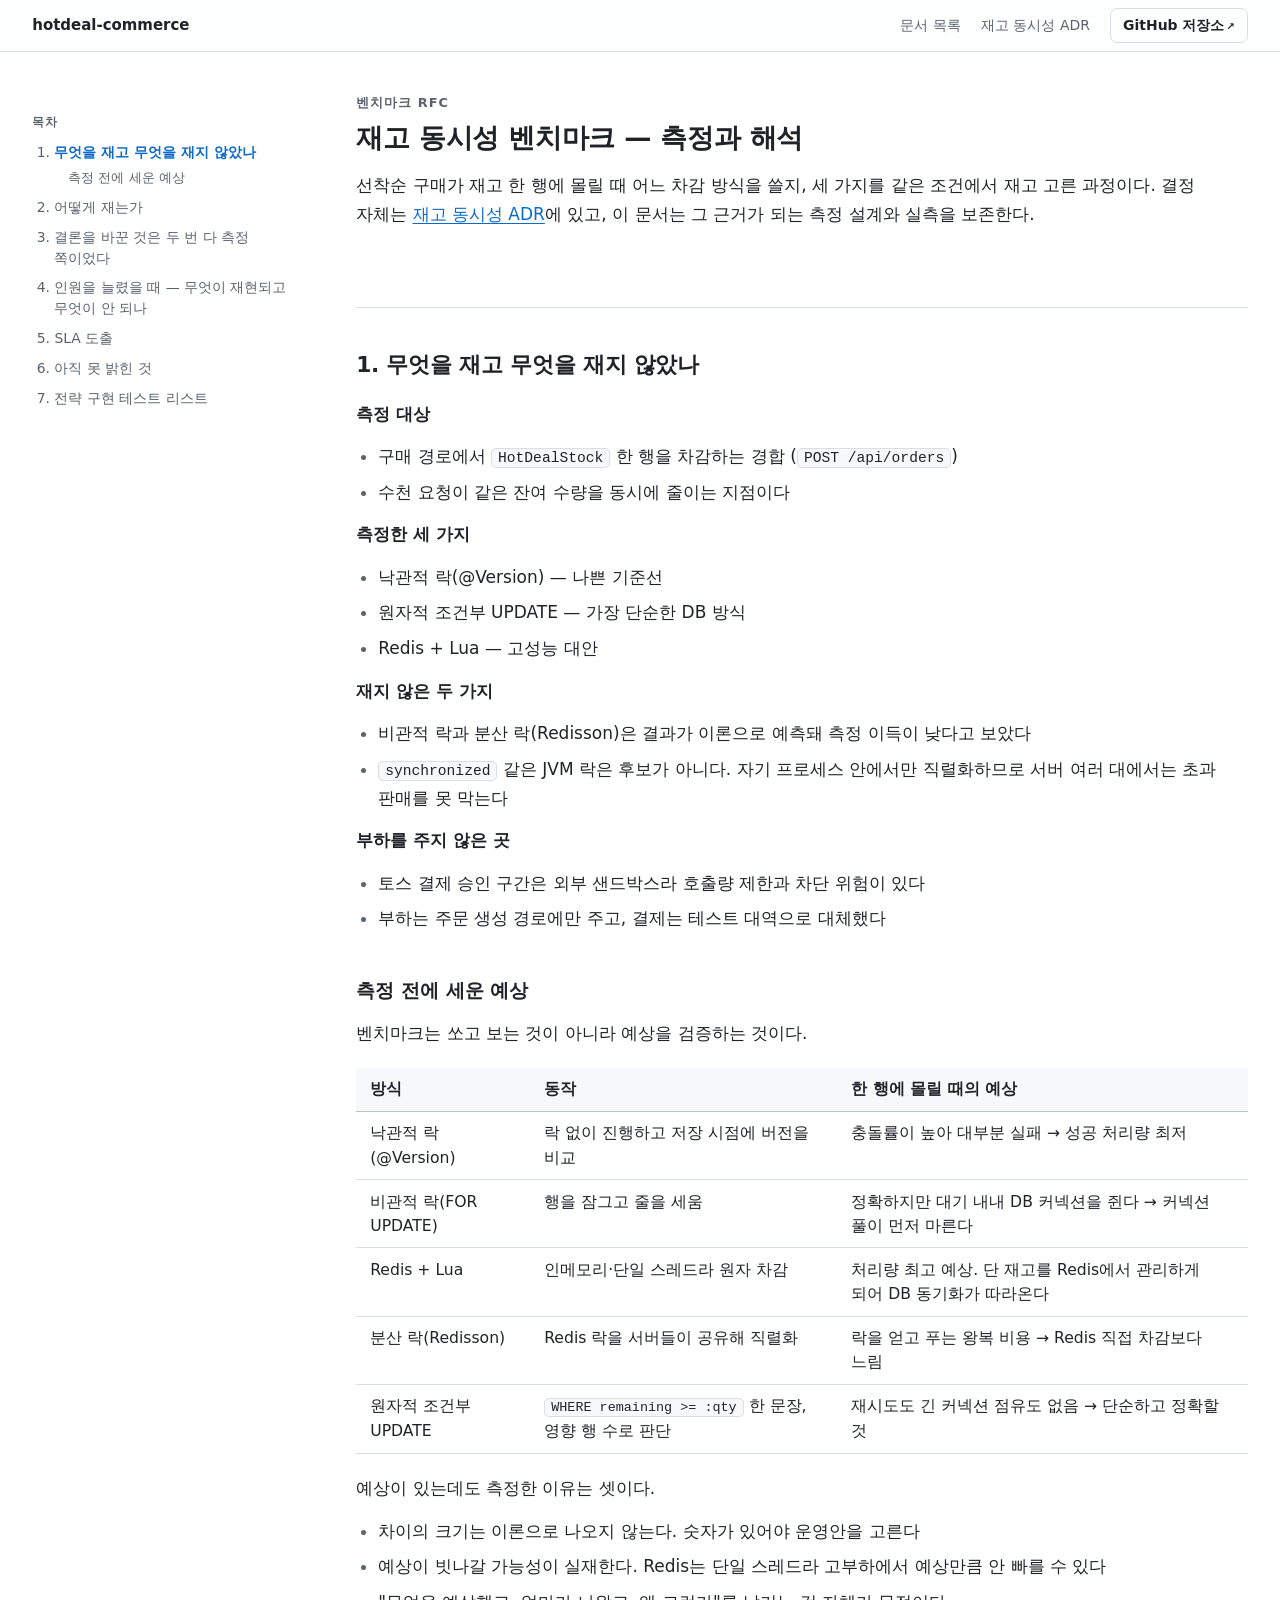
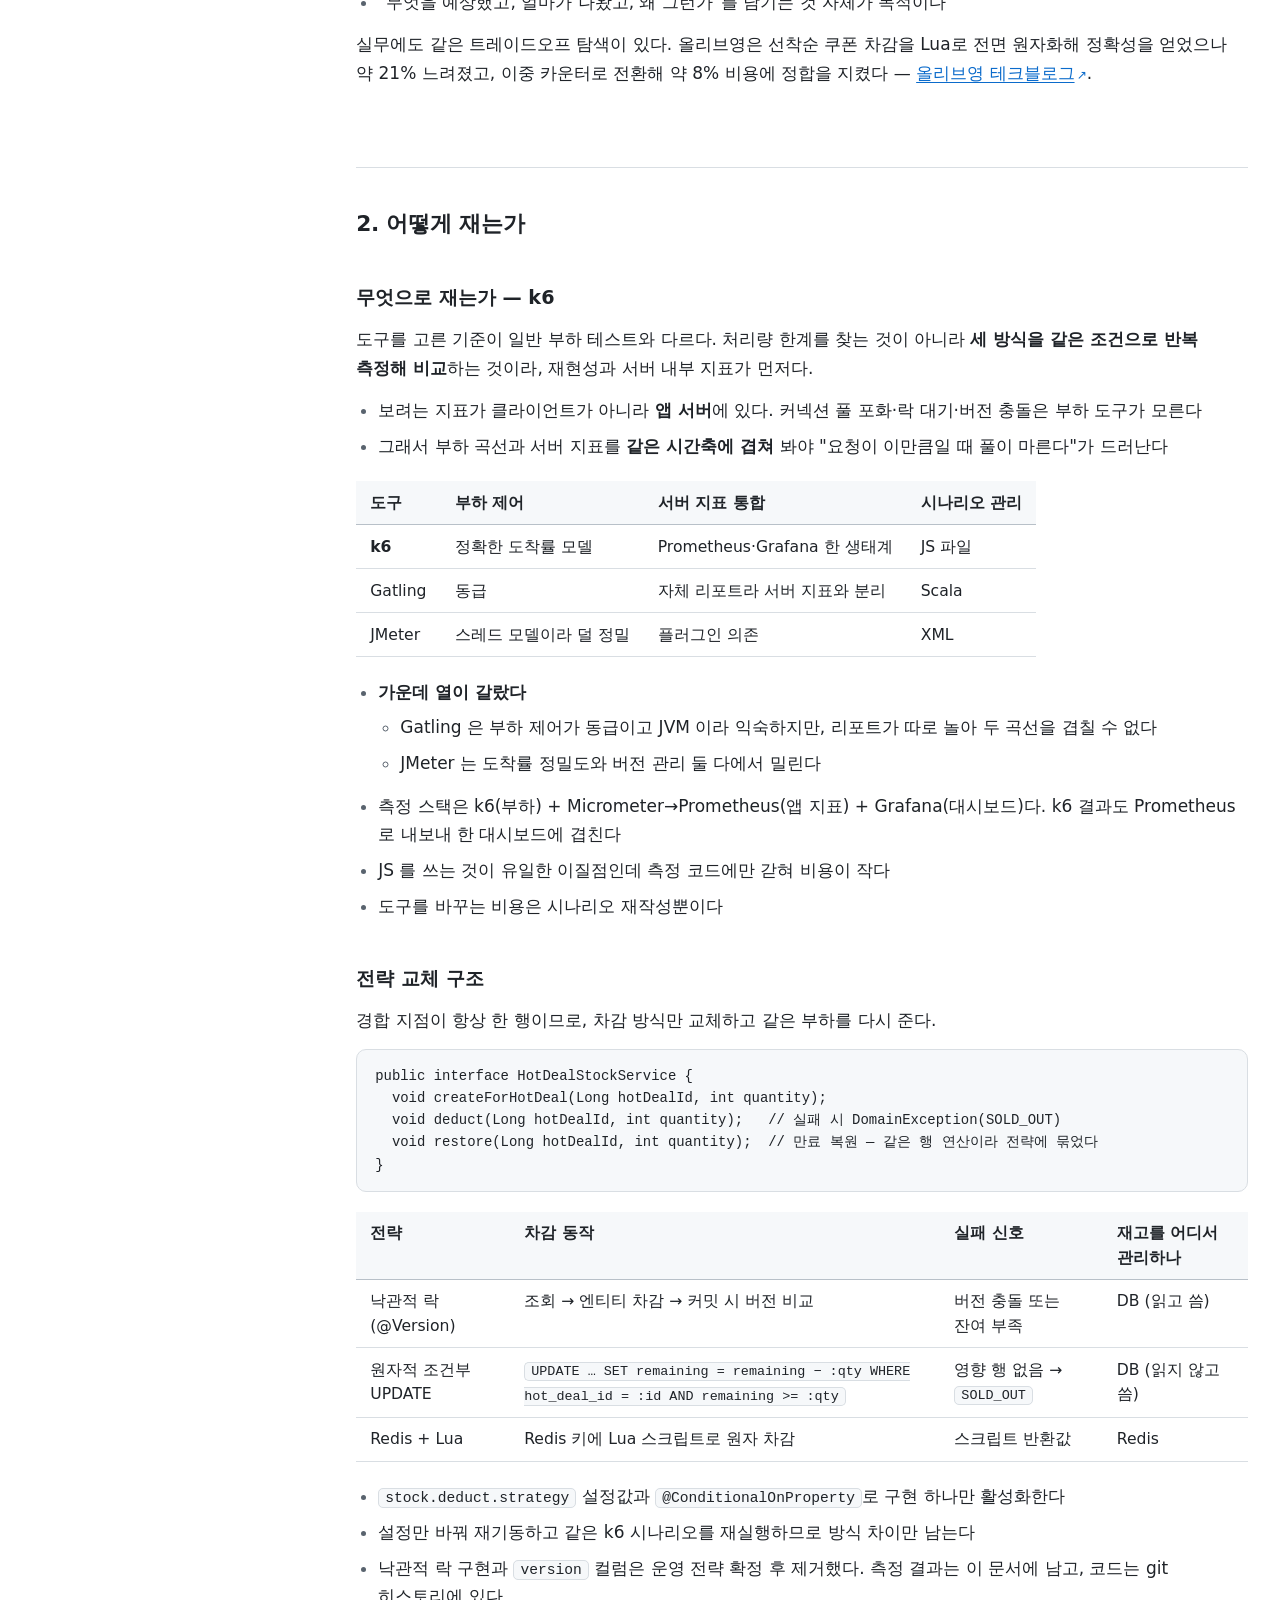
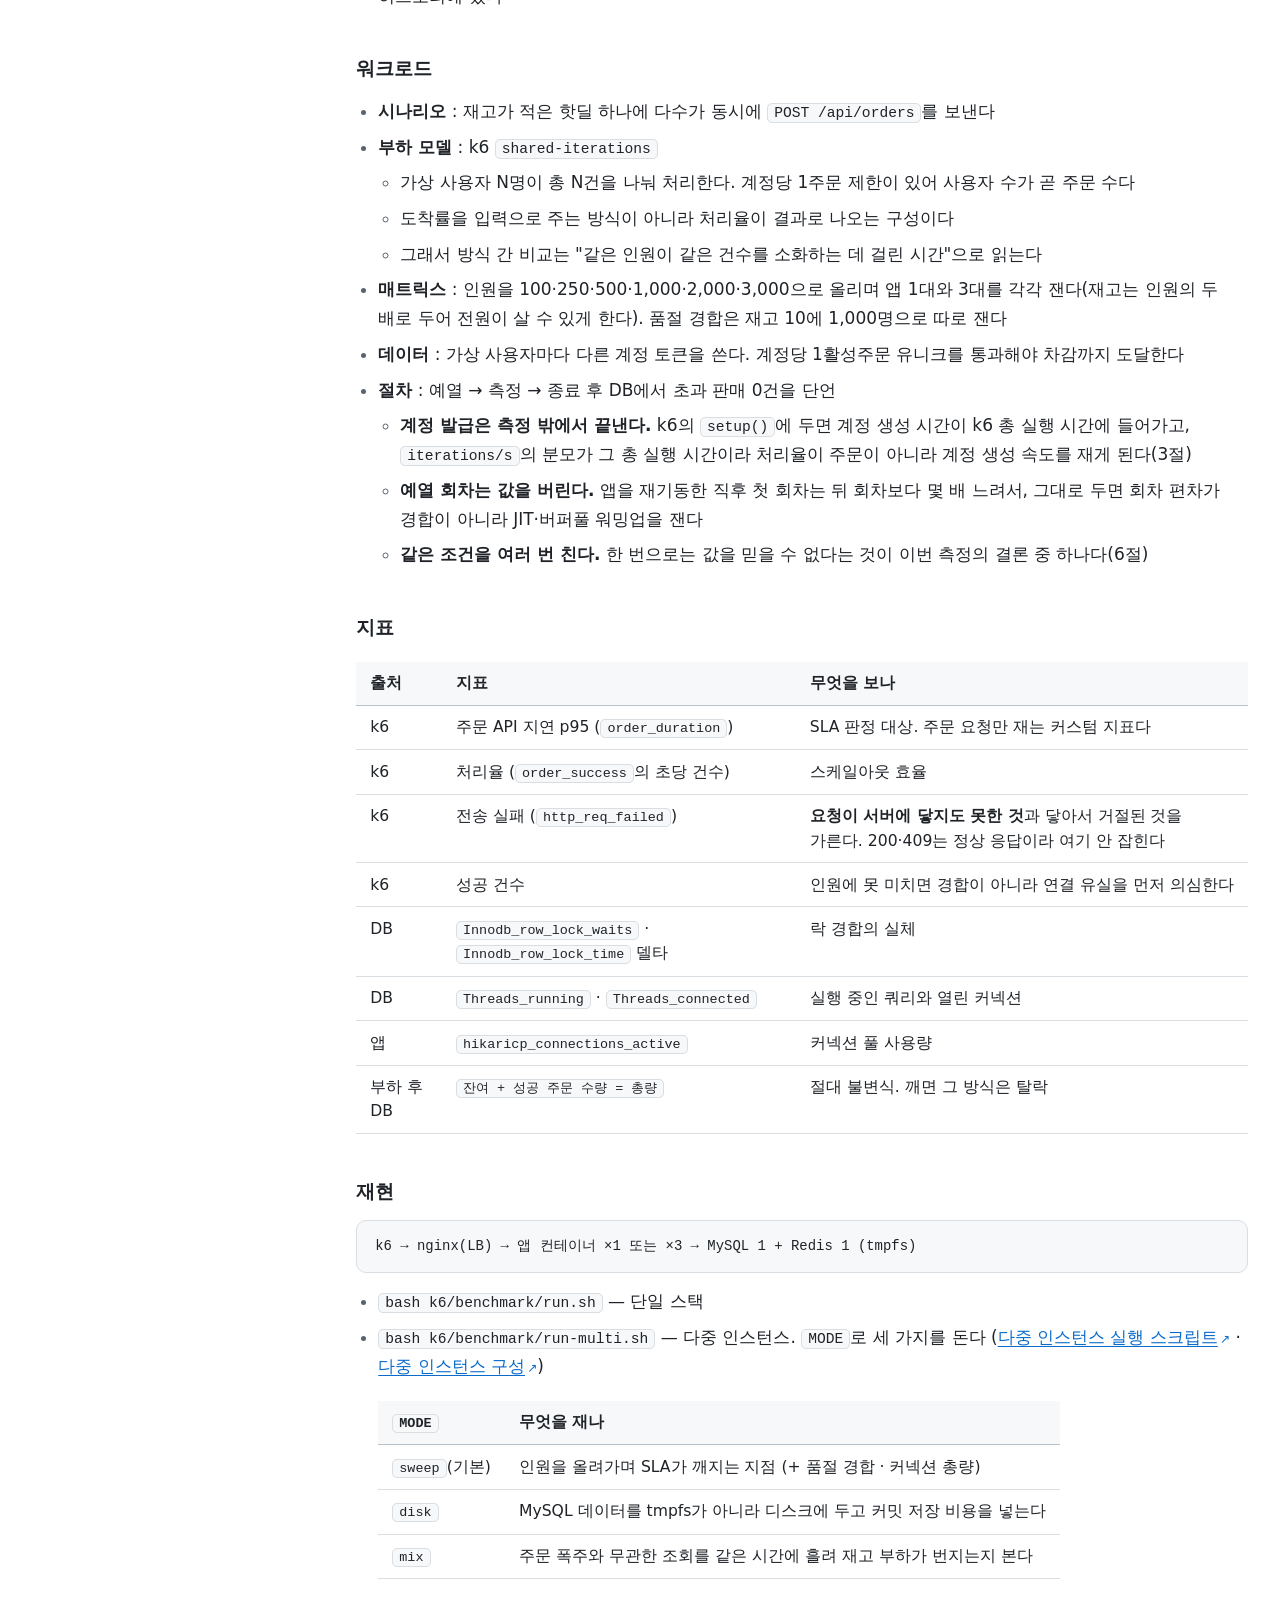
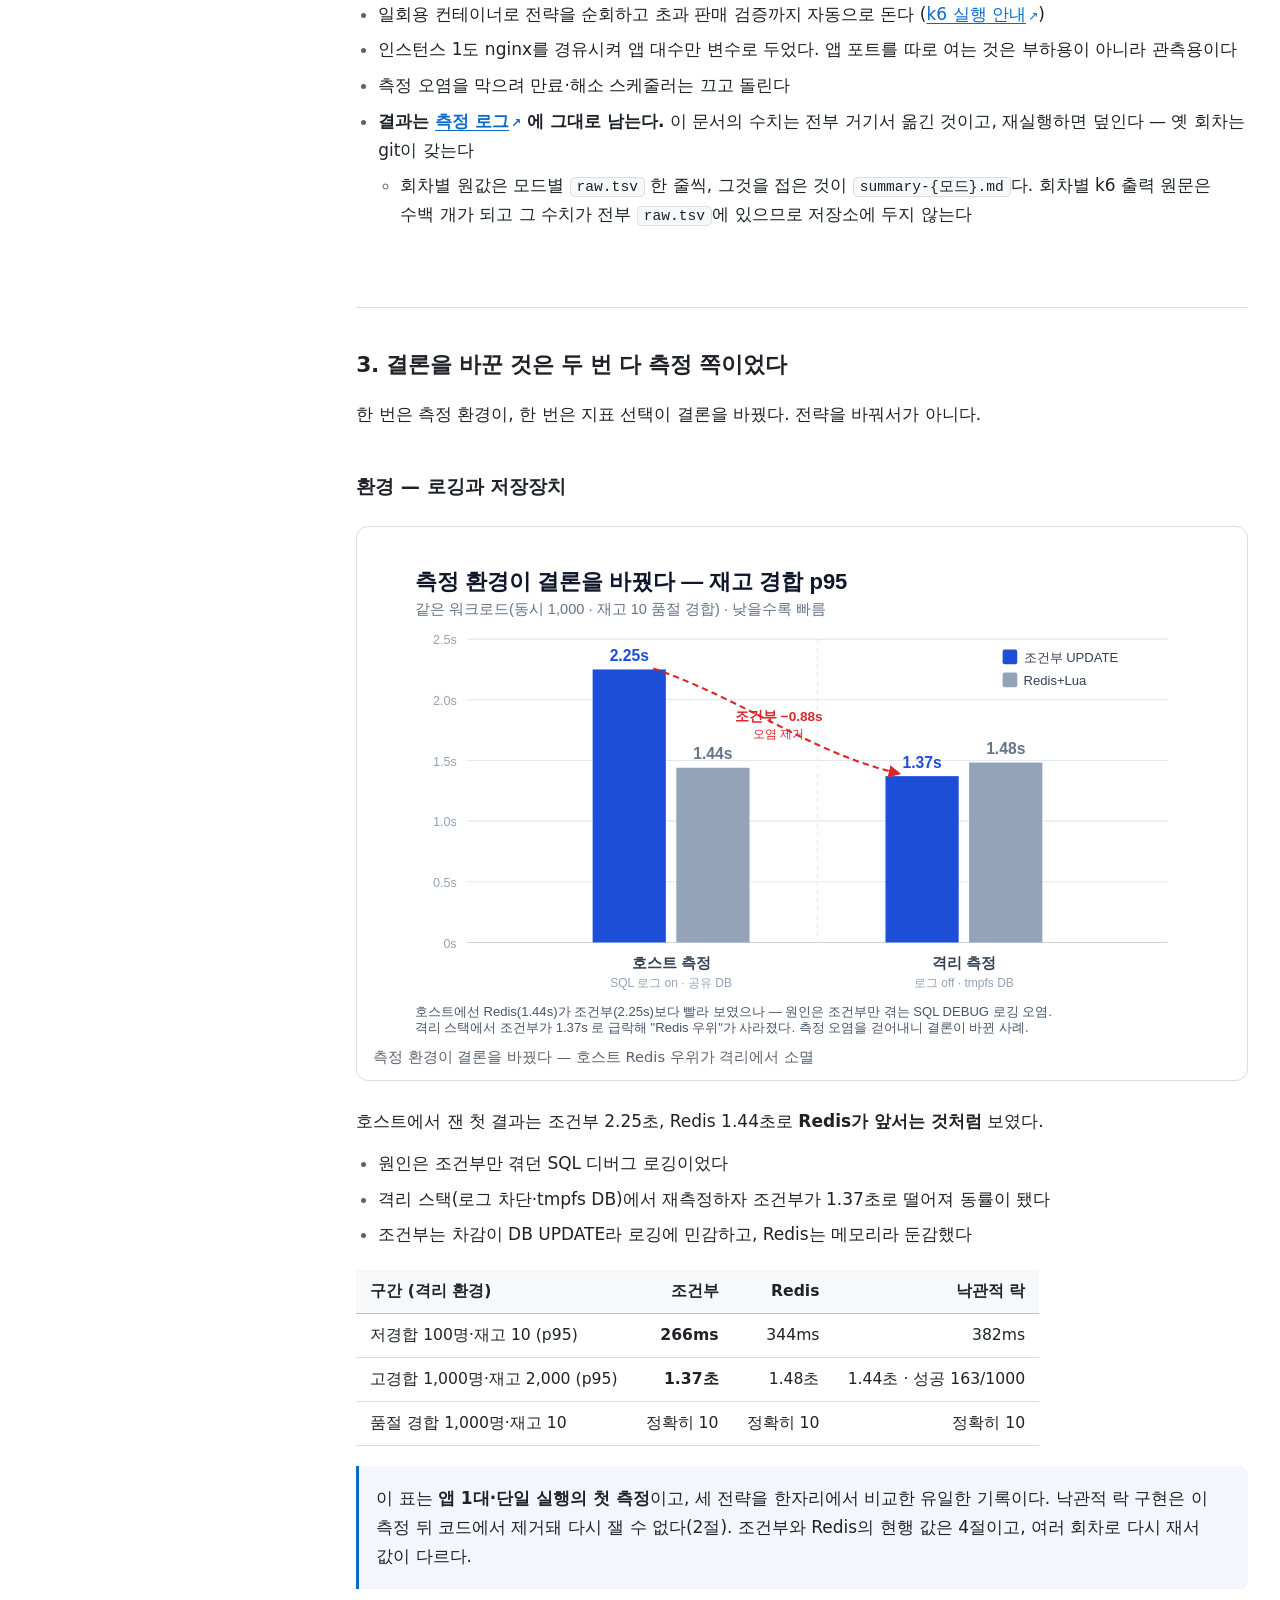
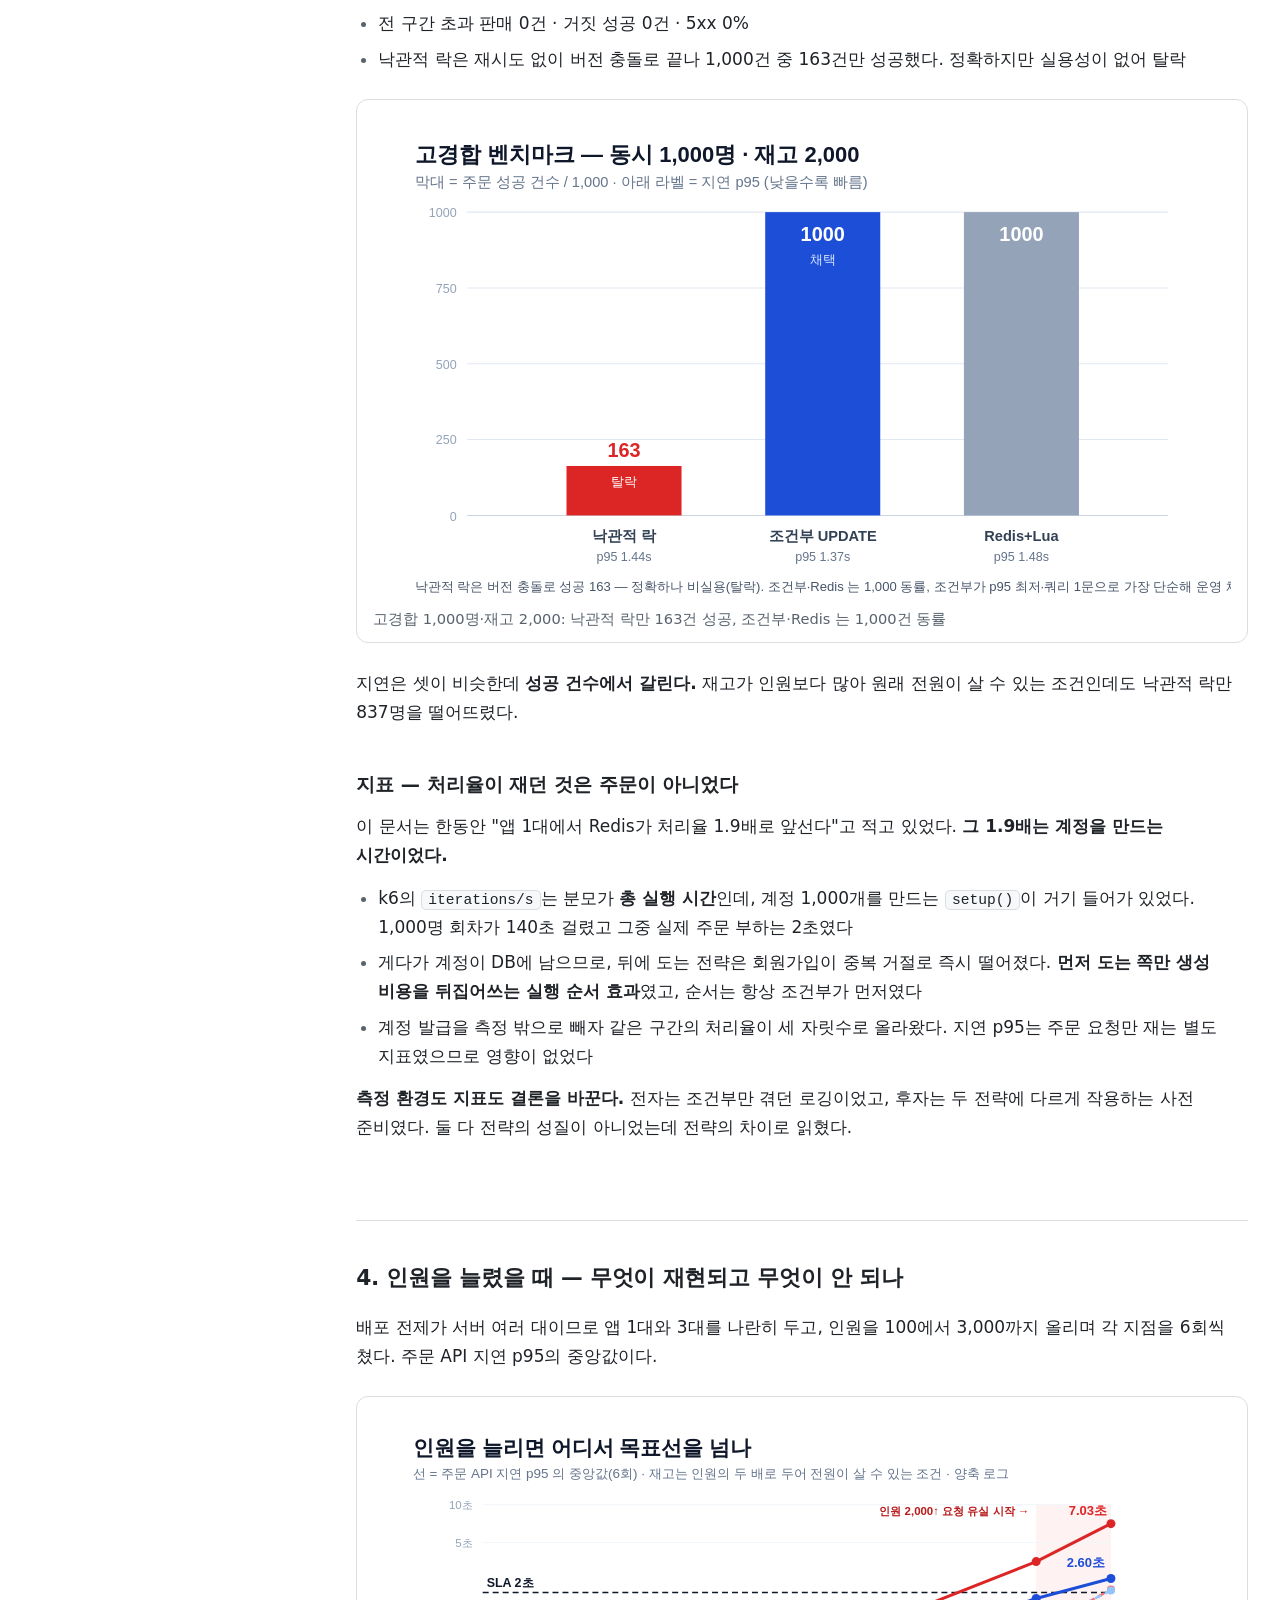
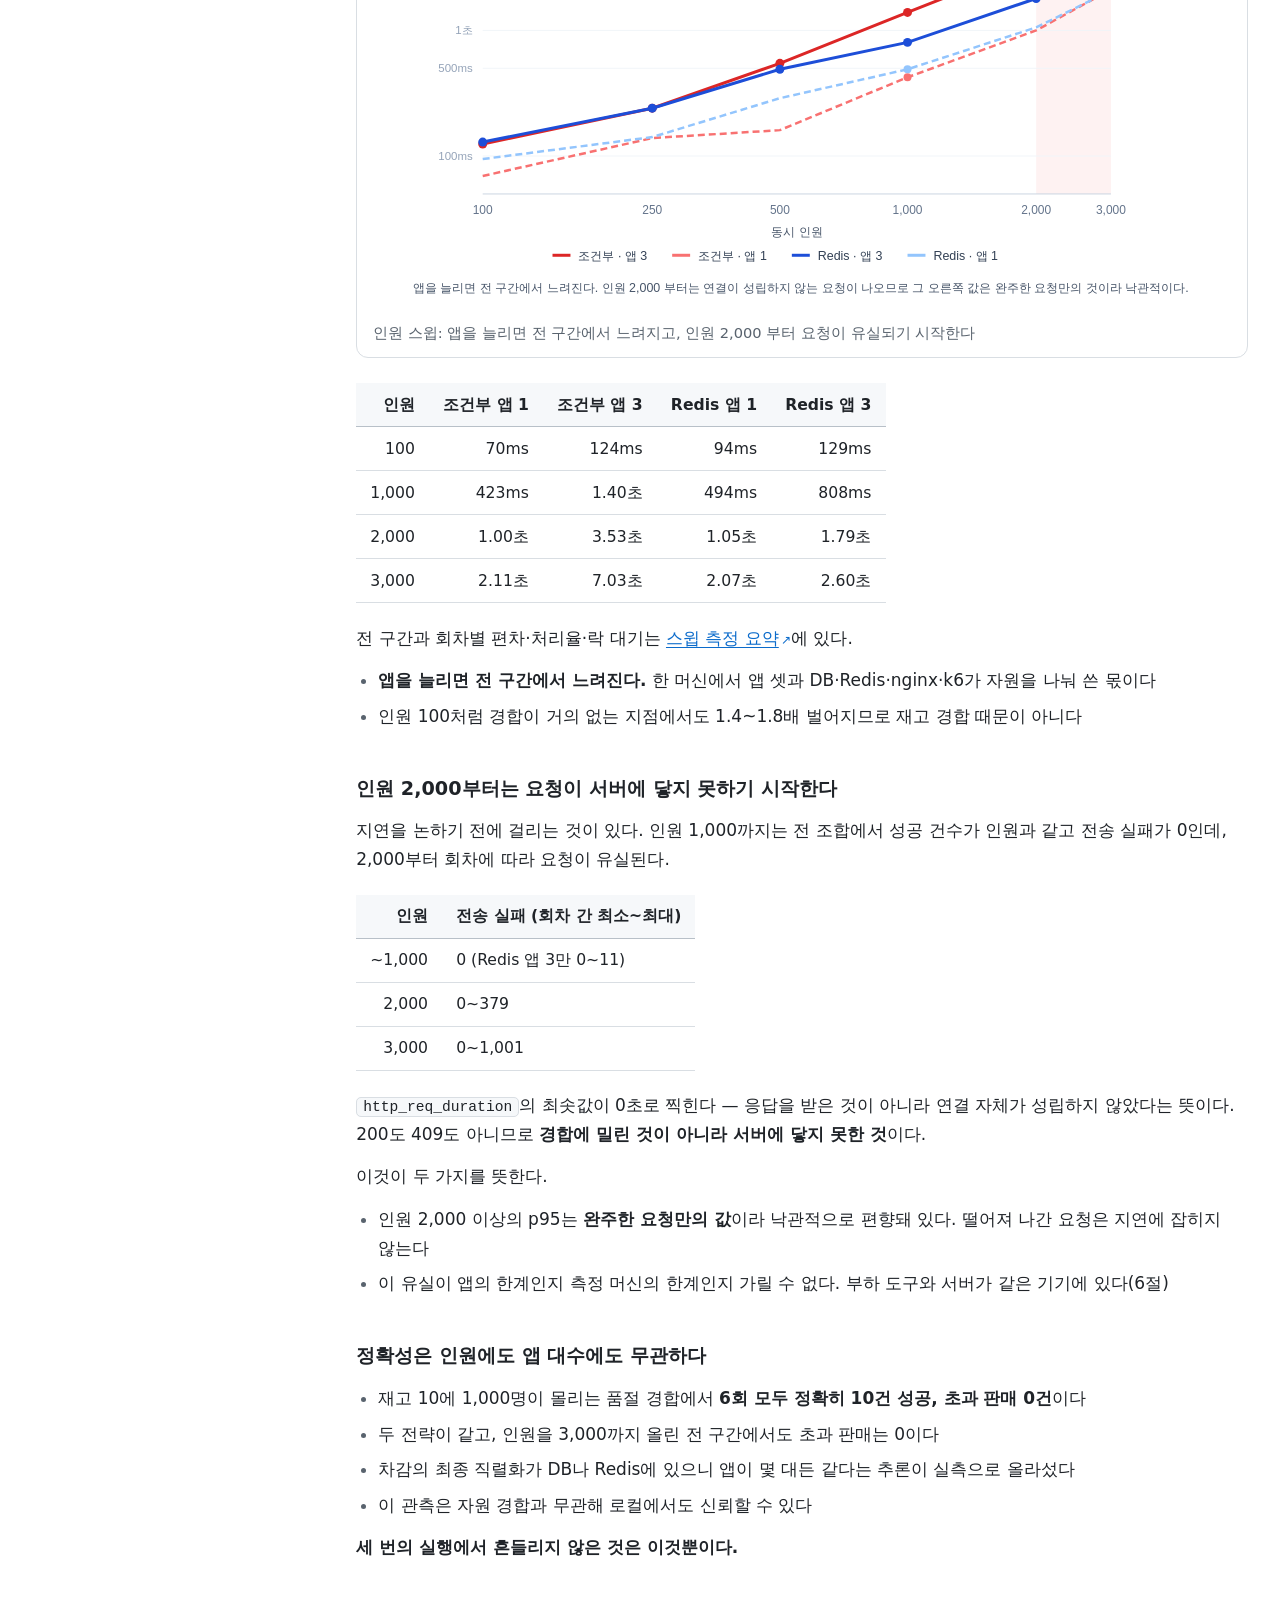
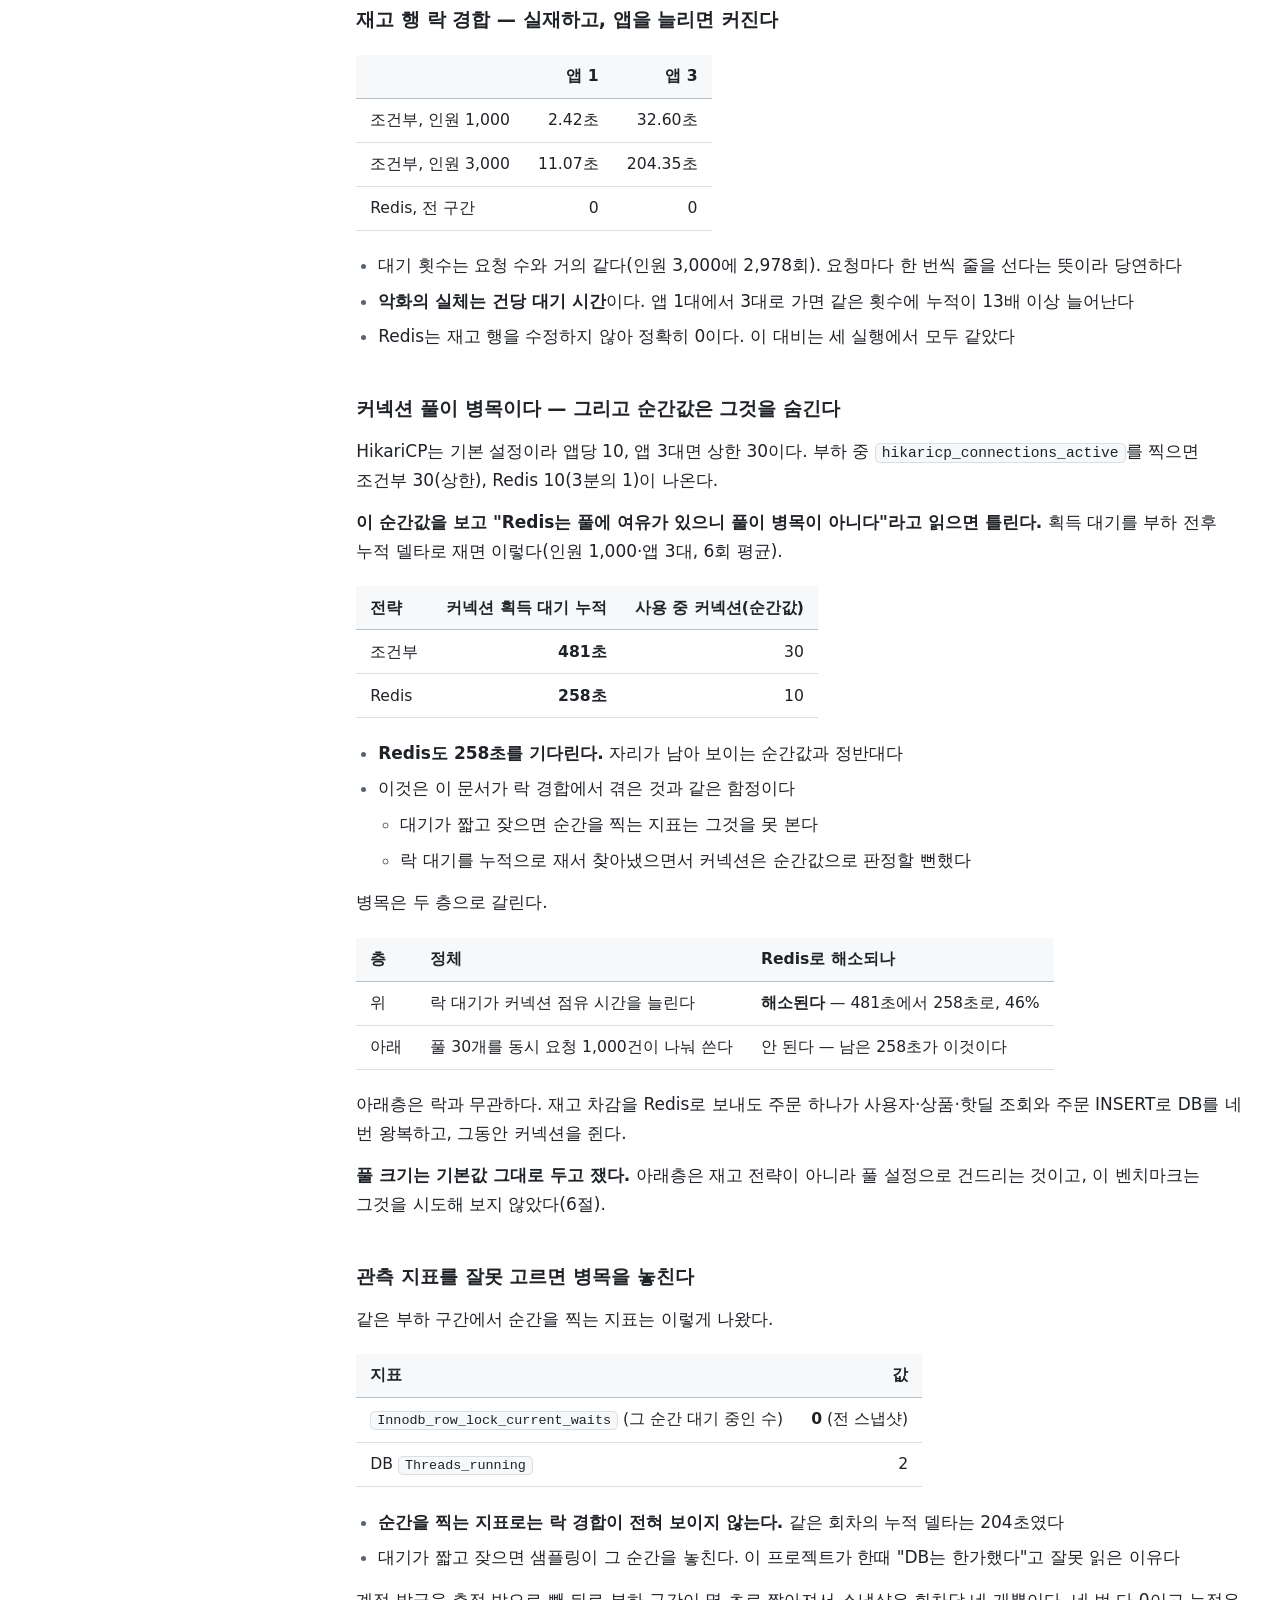
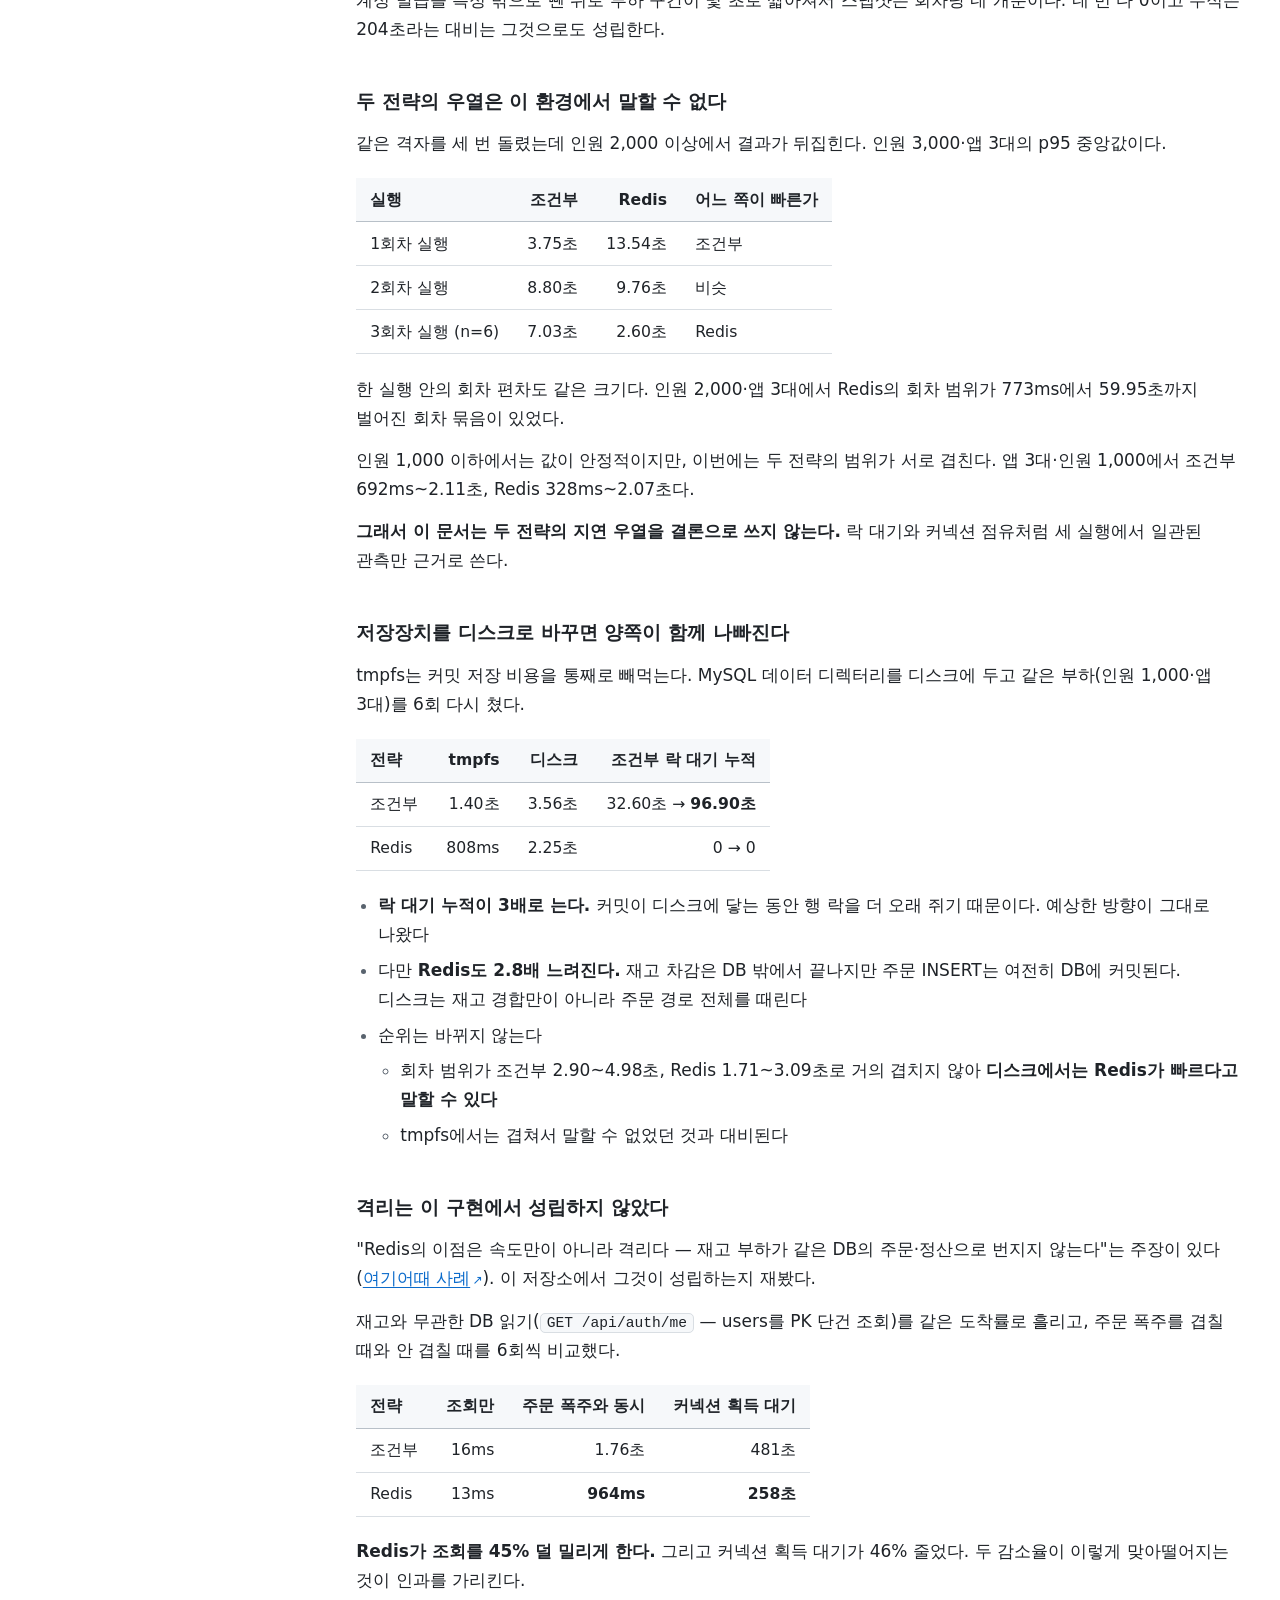
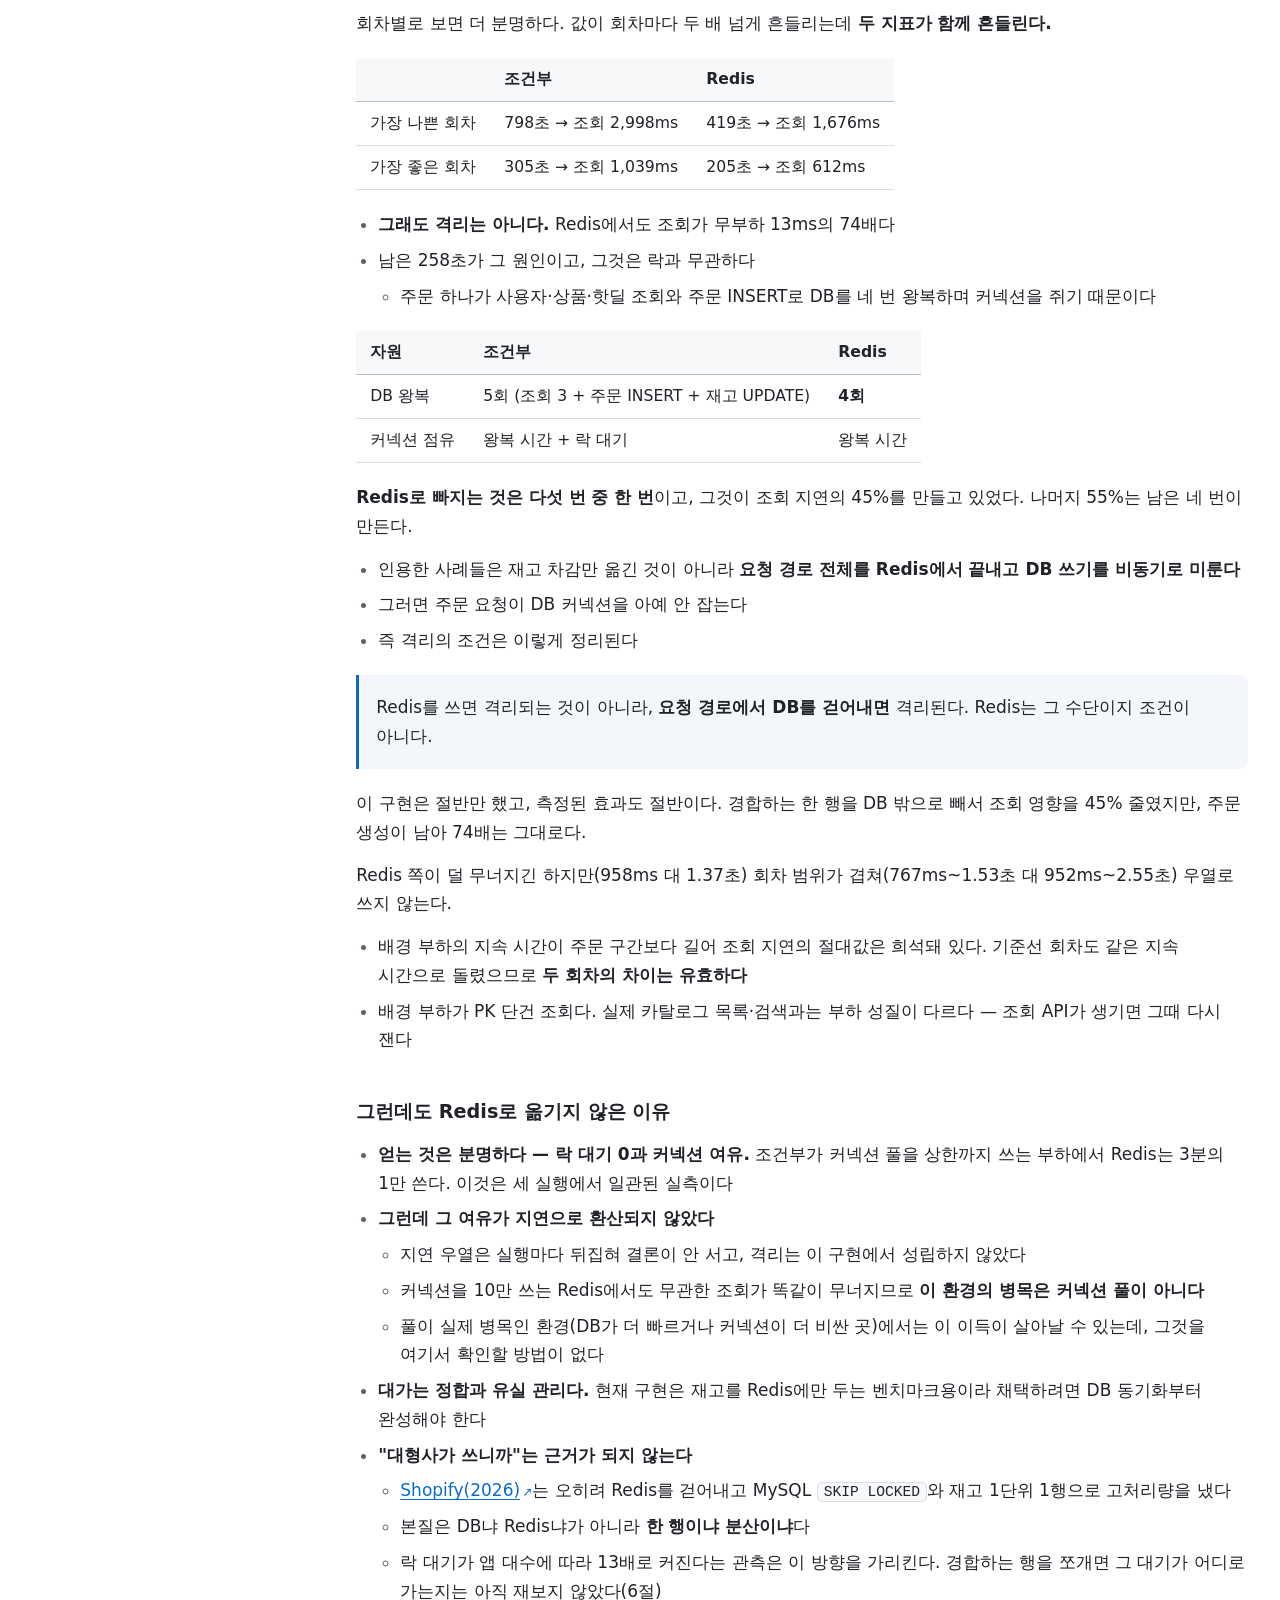
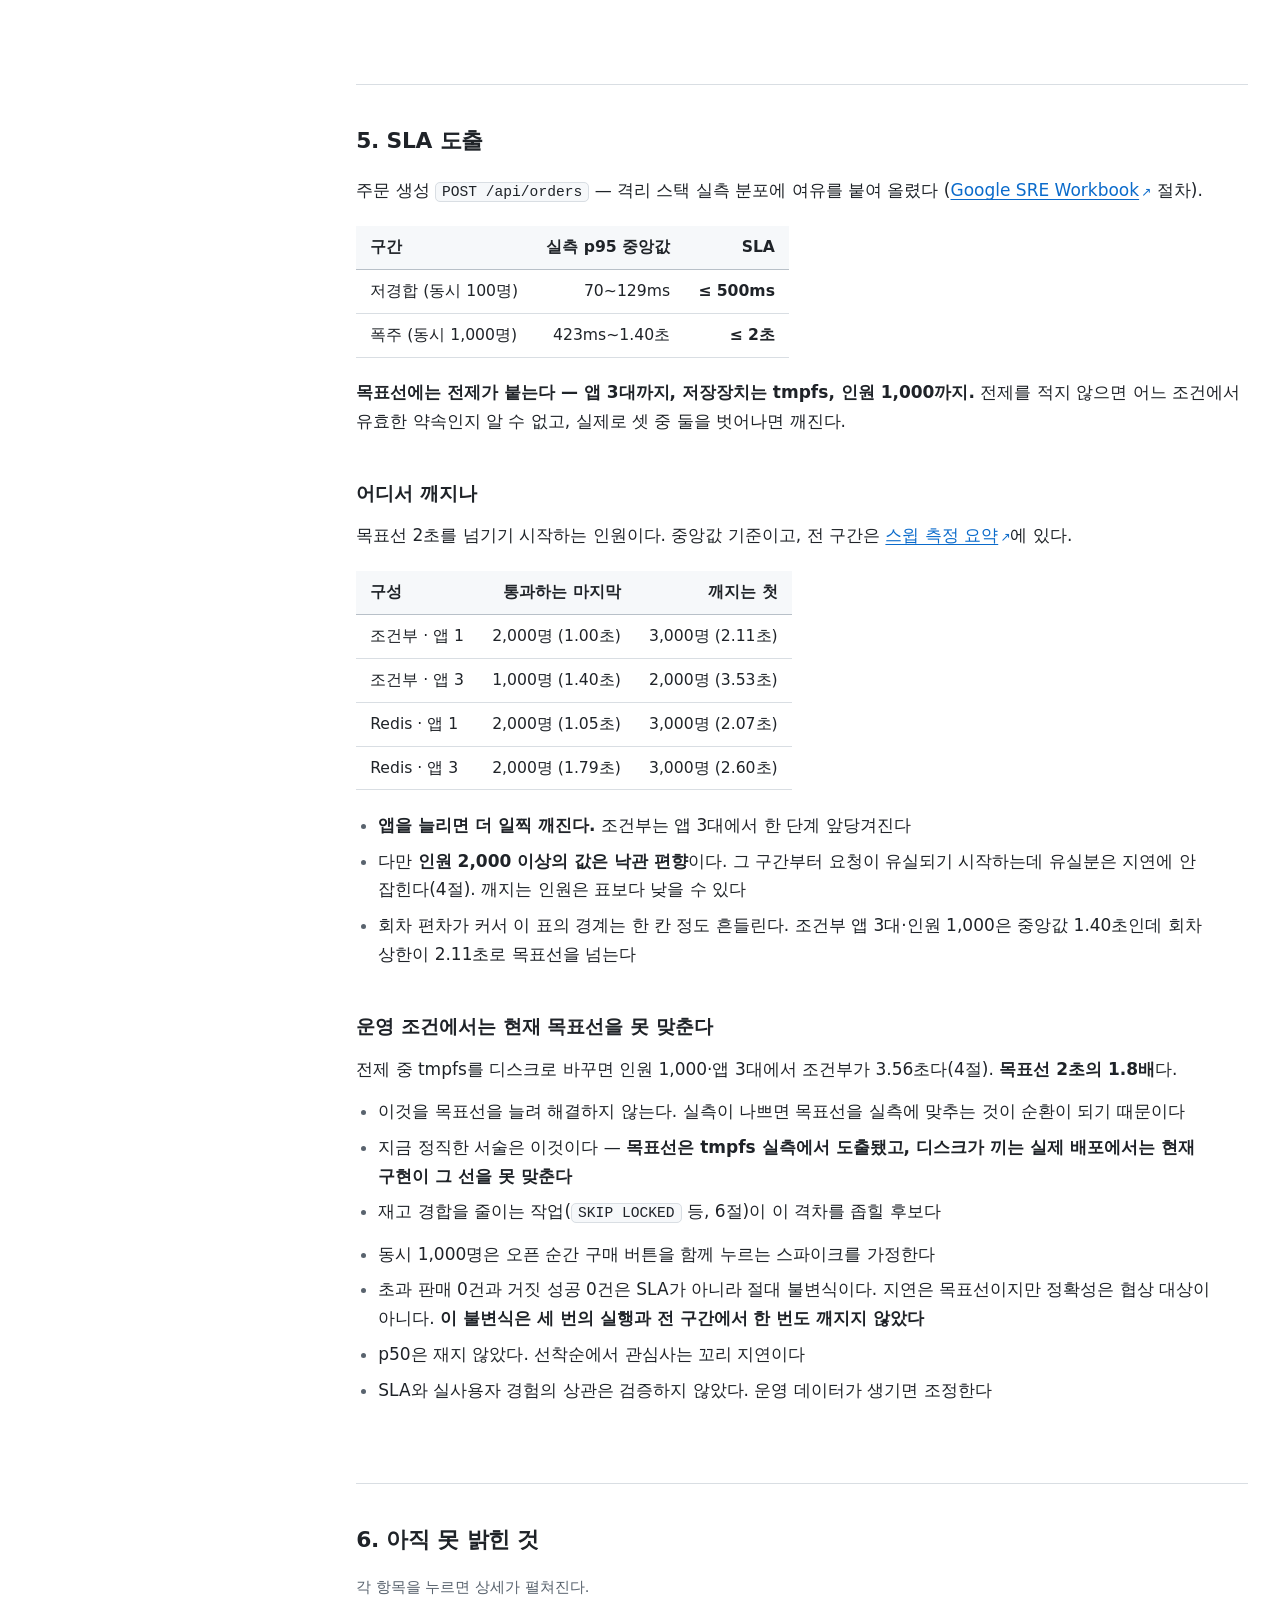
==== commit 3f561343: "[Docs] 문서 목록을 docs/index.html 로 합치고 HTML 링크 검사를 check.sh 에 추가 - adr/README.md 의 ADR 표·짧은 결정에 RFC·설계 " ====
--- a/docs/rfc/concurrency-benchmark.html
+++ b/docs/rfc/concurrency-benchmark.html
@@ -18,6 +18,7 @@
   <div class="top-in">
     <a class="brand" href="https://github.com/Ting97ok/hotdeal-commerce">hotdeal-commerce</a>
     <nav class="top-nav">
+      <a class="doc-link" href="../index.html">문서 목록</a>
       <a class="doc-link" href="../adr/concurrency.html">재고 동시성 ADR</a>
       <a class="gh" href="https://github.com/Ting97ok/hotdeal-commerce">GitHub 저장소</a>
     </nav>
--- a/docs/assets/style.css
+++ b/docs/assets/style.css
@@ -212,6 +212,11 @@
 th, td { padding: 0.6em 0.9em; text-align: left; vertical-align: top; }
 thead th { background: var(--bg-subtle); font-weight: 600; border-bottom: 1.5px solid var(--border-strong); }
 tbody td { border-bottom: 1px solid var(--border); }
+/* 셀 안 목록 — 문장마다 항목 하나. 셀 여백은 td 가 이미 주므로 목록 여백은 없앤다 */
+td ul { margin: 0; padding-left: 1.1em; }
+td li { margin: 0.25em 0; }
+td li:first-child { margin-top: 0; }
+td li:last-child { margin-bottom: 0; }
 .n { text-align: right; }              /* 숫자 비교는 일의 자리부터 — 우측 정렬 */
 .c { text-align: center; }
 
